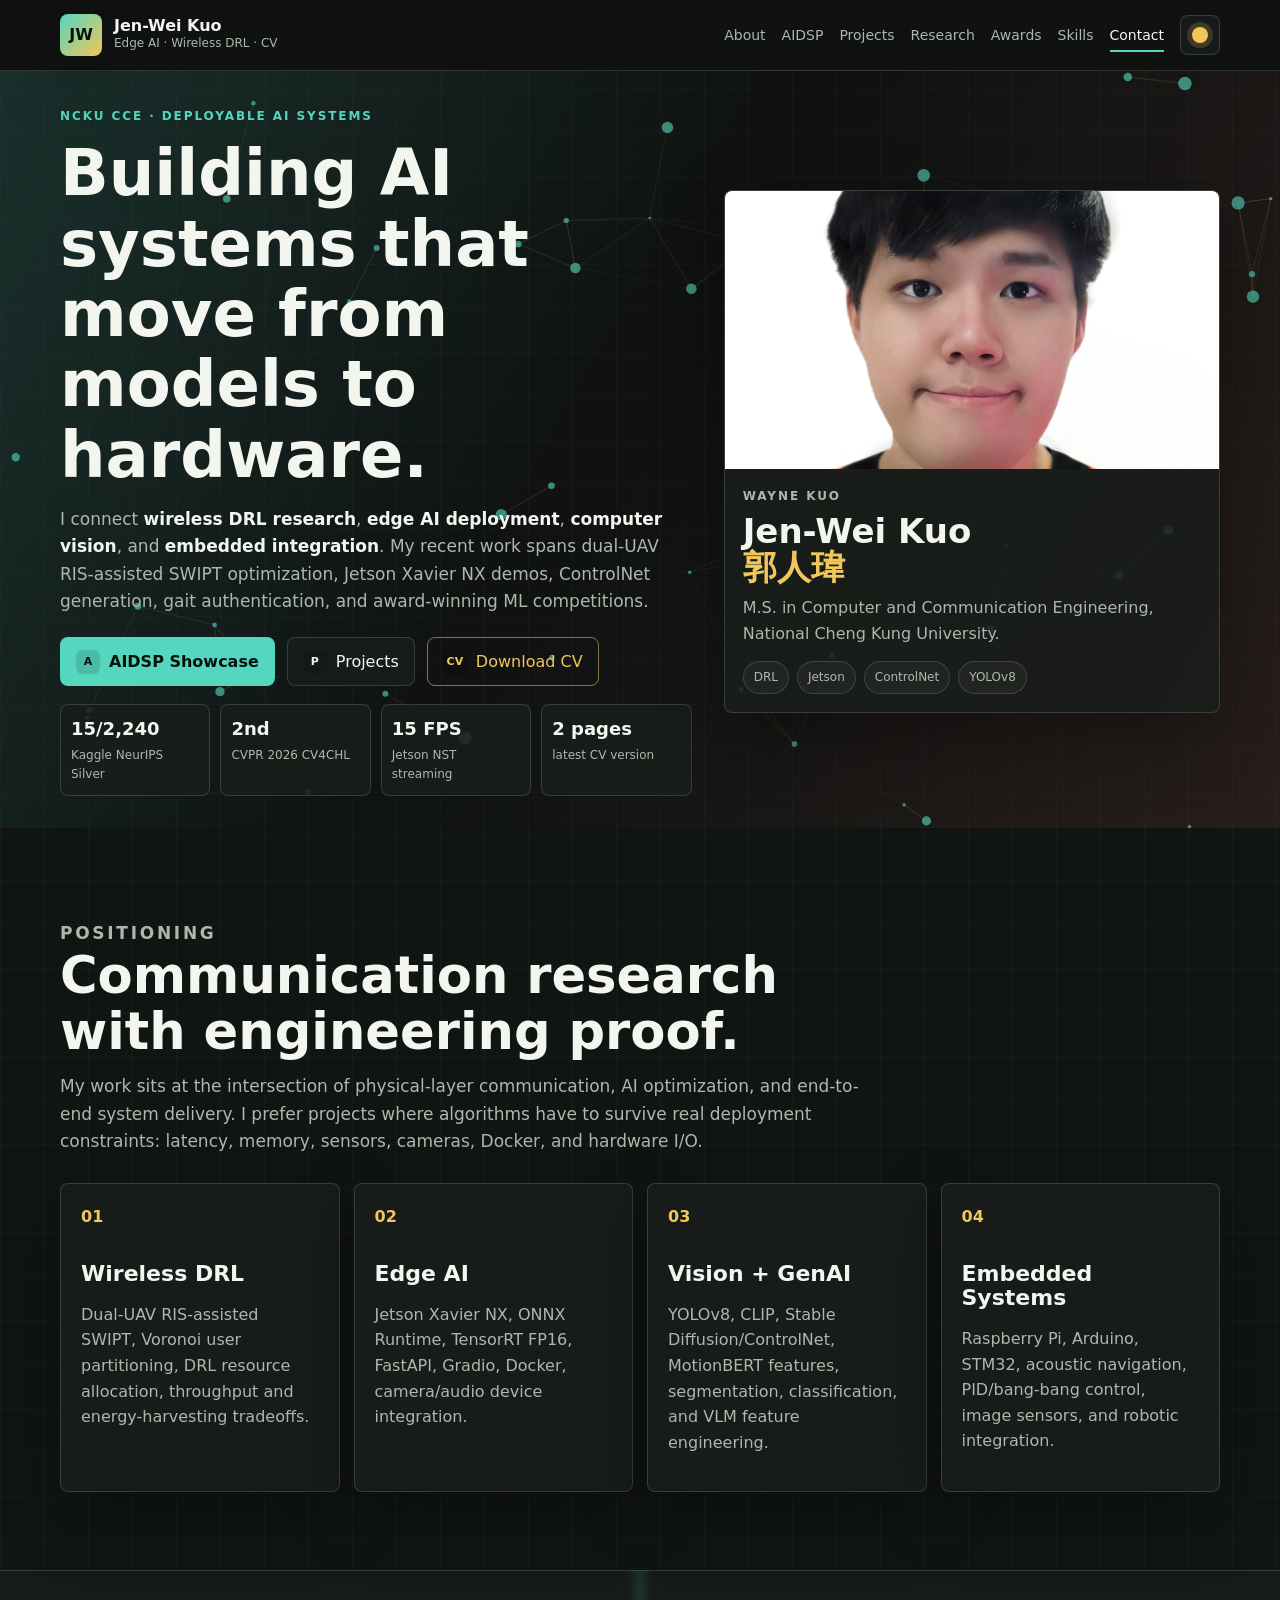
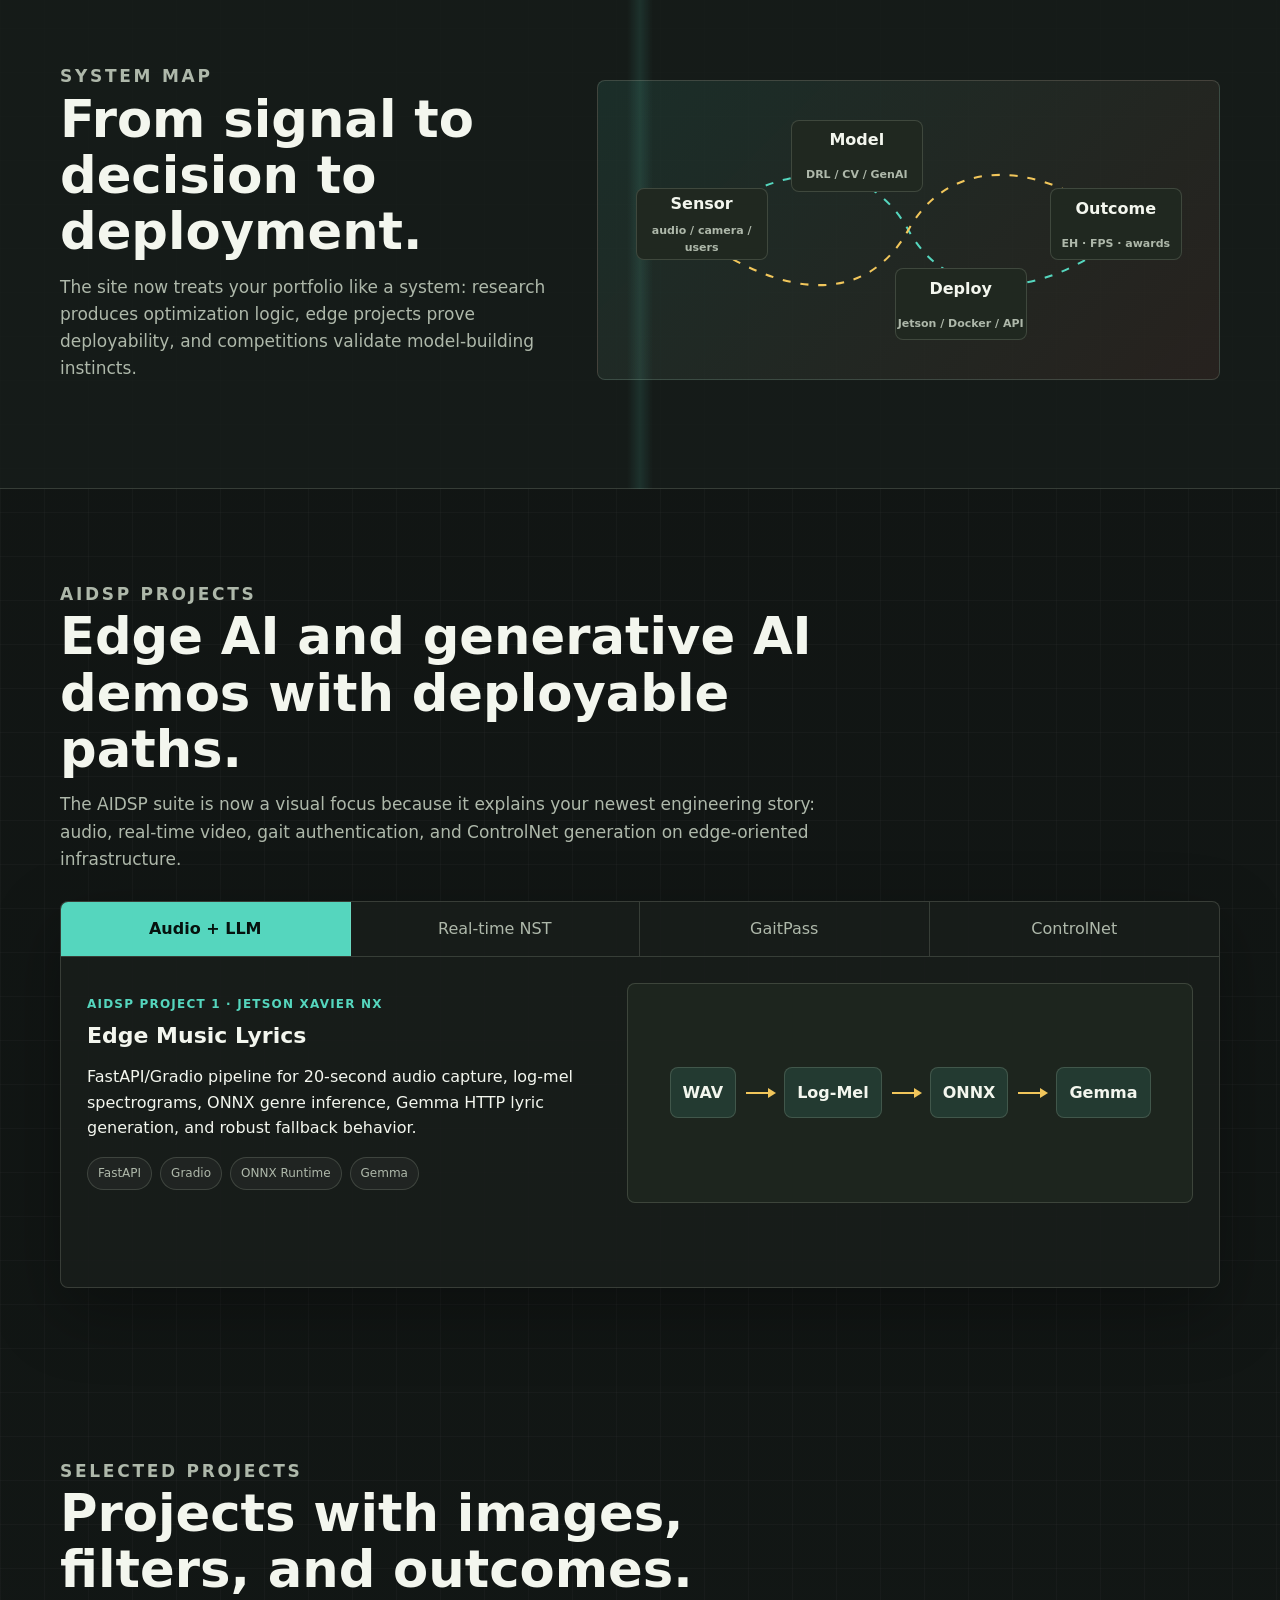
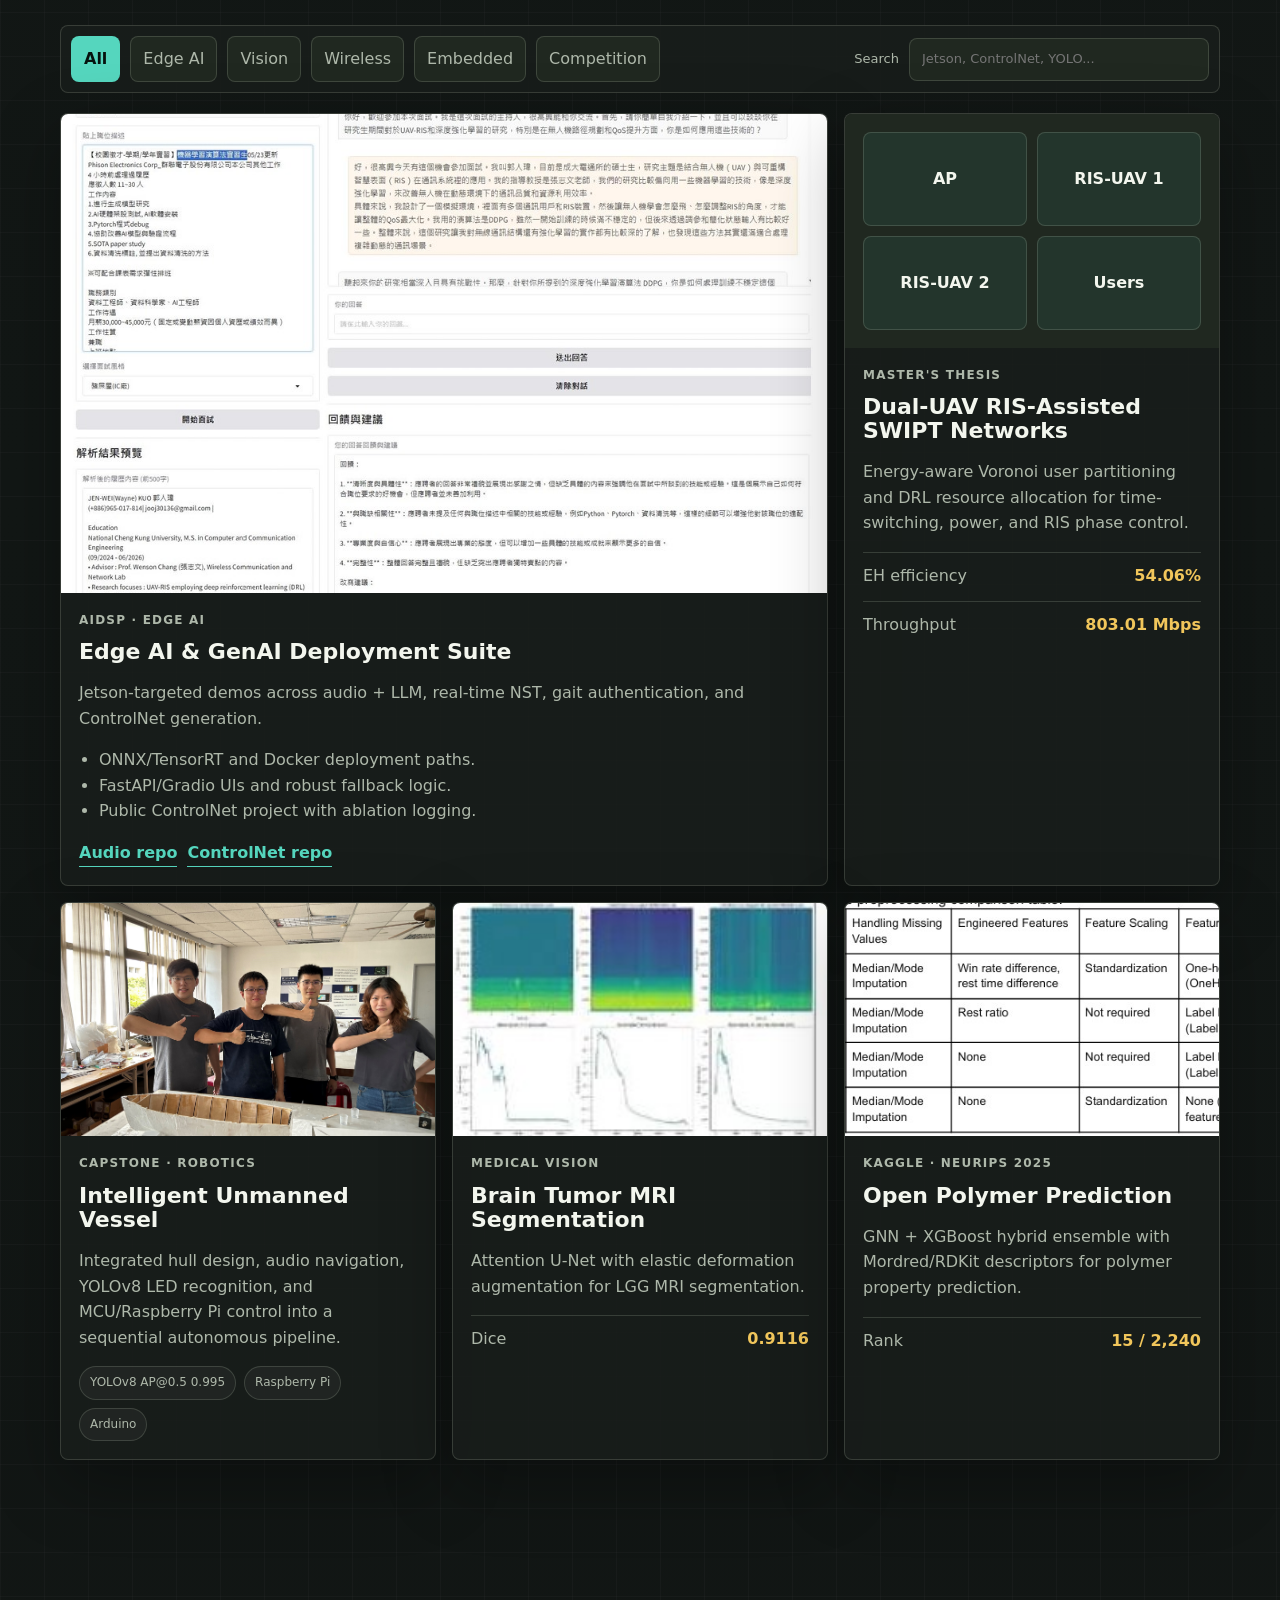
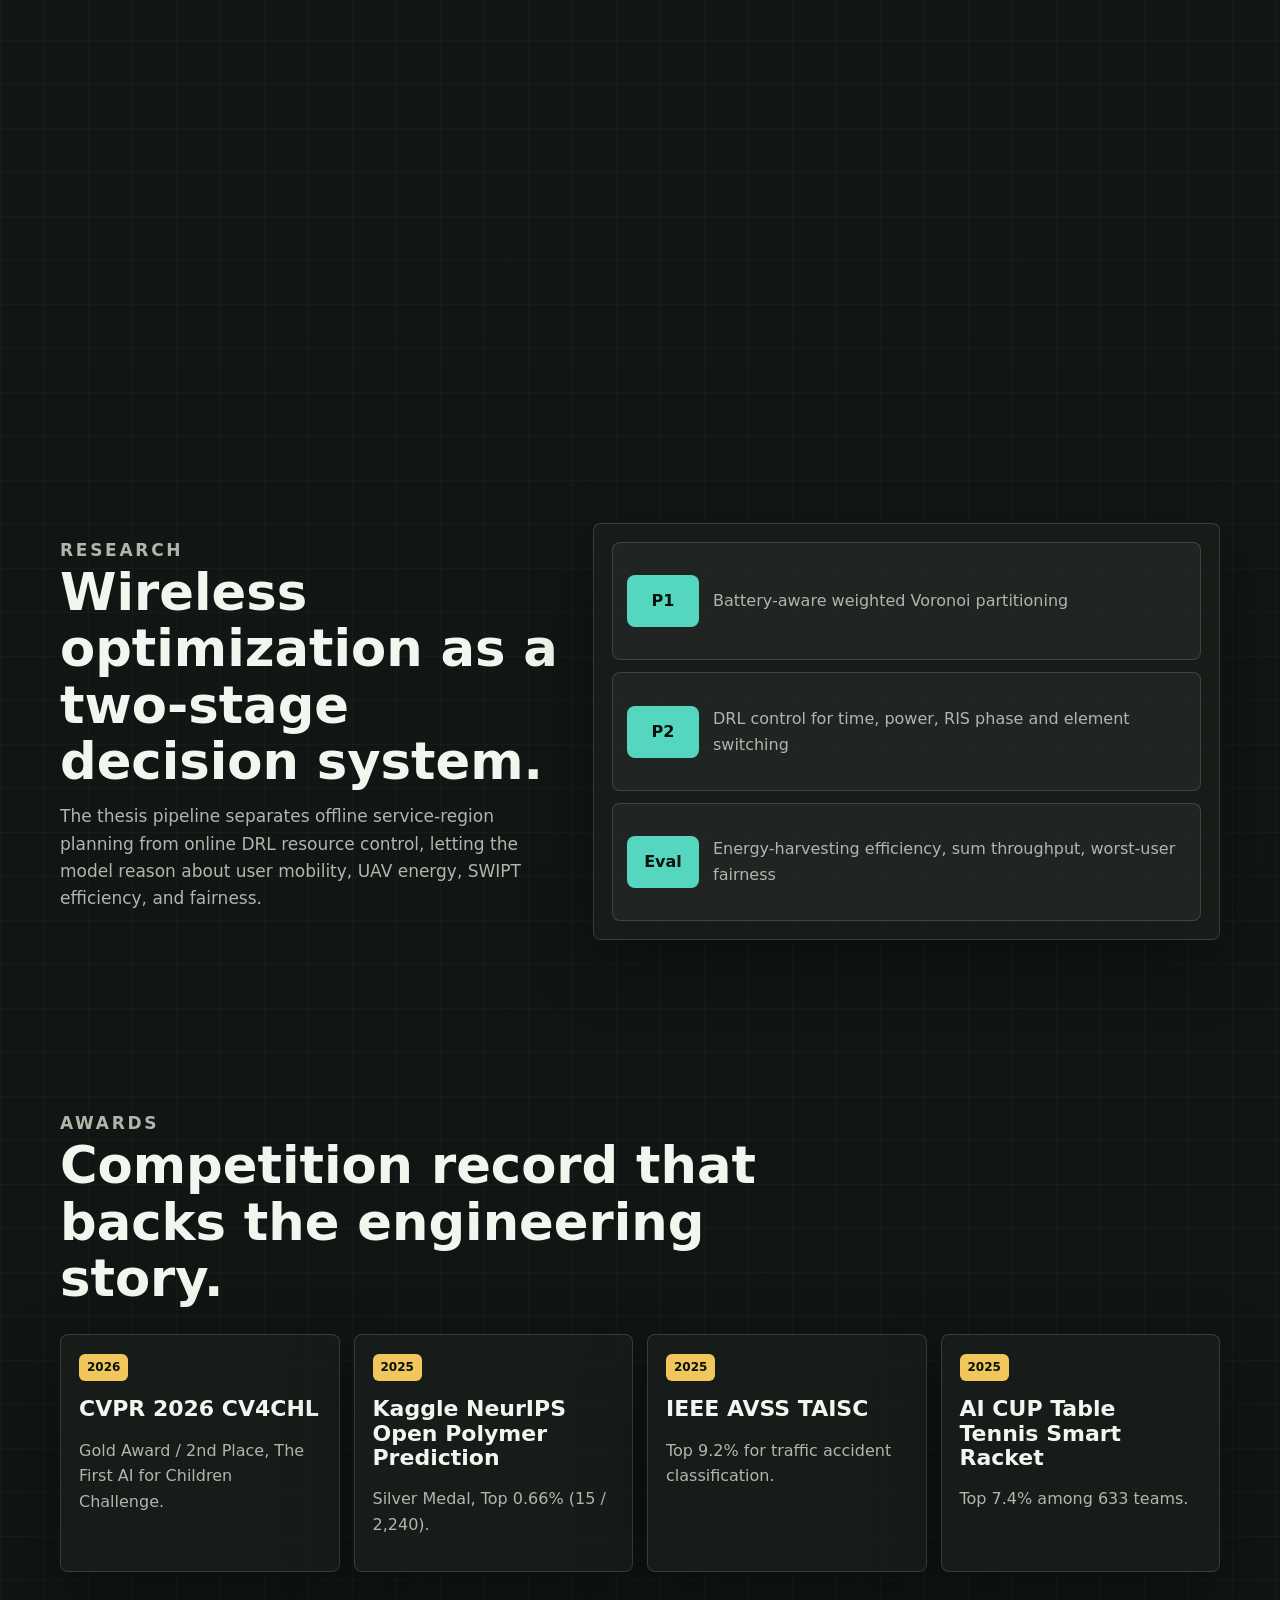
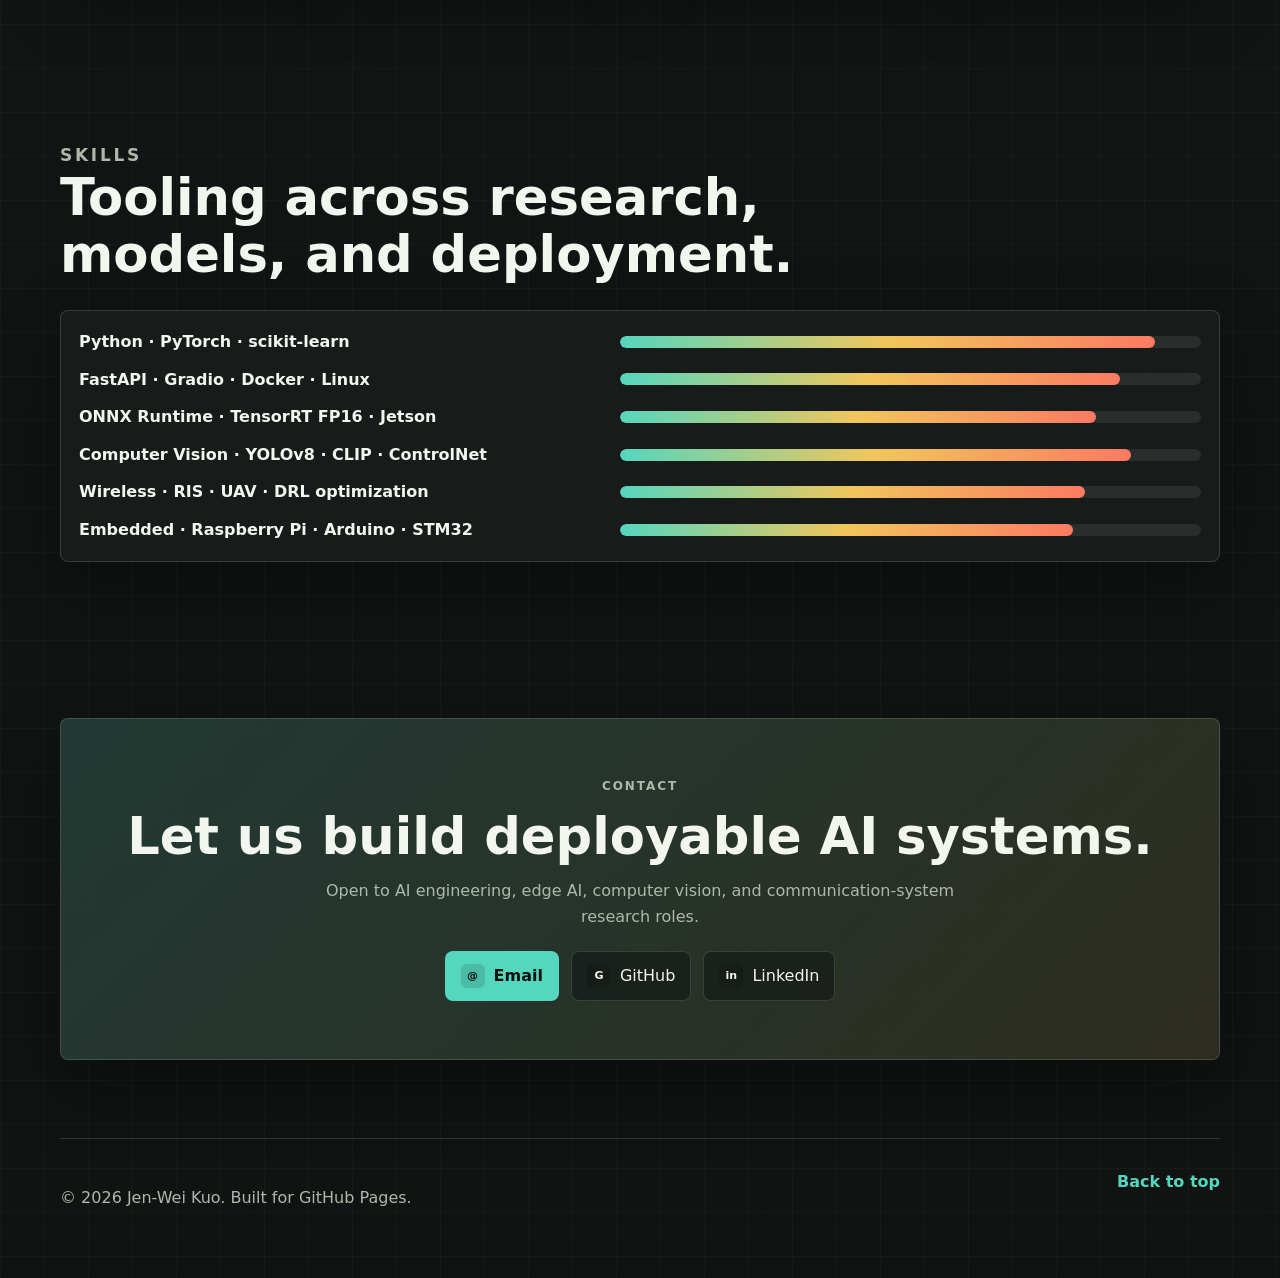
==== index.html @ beea666a "Bust cache for project filters" ====
<!doctype html>
<html lang="zh-Hant" data-theme="dark">
<head>
  <meta charset="utf-8" />
  <meta name="viewport" content="width=device-width, initial-scale=1" />
  <title>Jen-Wei Kuo | Edge AI, Wireless DRL, Computer Vision</title>
  <meta name="description" content="Jen-Wei Kuo portfolio: NCKU CCE M.S., wireless DRL, dual-UAV RIS SWIPT, edge AI on Jetson, generative AI, computer vision, and embedded systems." />
  <meta name="author" content="Jen-Wei Kuo" />
  <meta name="theme-color" content="#101312" />
  <link rel="canonical" href="https://kwannn666.github.io/" />
  <meta property="og:title" content="Jen-Wei Kuo | Edge AI + Wireless DRL Portfolio" />
  <meta property="og:description" content="Deployable AI systems across wireless communication, edge AI, computer vision, and embedded hardware." />
  <meta property="og:type" content="website" />
  <meta property="og:url" content="https://kwannn666.github.io/" />
  <meta property="og:image" content="https://kwannn666.github.io/assets/images/profile.jpg" />
  <meta name="twitter:card" content="summary_large_image" />
  <link rel="icon" href="assets/favicon.svg" type="image/svg+xml" />
  <link rel="stylesheet" href="styles.css?v=20260705-filter-fix" />
  <script type="application/ld+json">
  {
    "@context": "https://schema.org",
    "@type": "Person",
    "name": "Jen-Wei Kuo",
    "alternateName": "Wayne Kuo",
    "url": "https://kwannn666.github.io/",
    "email": "mailto:jooj30136@gmail.com",
    "jobTitle": "M.S. in Computer and Communication Engineering",
    "affiliation": { "@type": "CollegeOrUniversity", "name": "National Cheng Kung University" },
    "knowsAbout": ["Edge AI", "Wireless Communication", "Deep Reinforcement Learning", "Computer Vision", "ControlNet", "Embedded Systems"],
    "sameAs": ["https://github.com/Kwannn666", "https://www.linkedin.com/in/%E4%BA%BA%E7%91%8B-%E9%83%AD-89026a29a/"]
  }
  </script>
</head>
<body>
  <a class="skip-link" href="#main">Skip to content</a>
  <header class="site-header" id="top">
    <nav class="nav shell" aria-label="Main navigation">
      <a class="brand" href="#top" aria-label="Jen-Wei Kuo home">
        <span class="brand-mark">JW</span>
        <span>
          <strong>Jen-Wei Kuo</strong>
          <small>Edge AI · Wireless DRL · CV</small>
        </span>
      </a>
      <button class="nav-toggle" aria-label="Open menu" aria-expanded="false">
        <span></span><span></span><span></span>
      </button>
      <div class="nav-links">
        <a href="#about">About</a>
        <a href="#aidsp">AIDSP</a>
        <a href="#projects">Projects</a>
        <a href="#research">Research</a>
        <a href="#awards">Awards</a>
        <a href="#skills">Skills</a>
        <a href="#contact">Contact</a>
        <button class="icon-btn" id="themeToggle" aria-label="Toggle theme">
          <span class="sun"></span>
        </button>
      </div>
    </nav>
  </header>

  <main id="main">
    <section class="hero">
      <canvas class="hero-canvas" id="systemsCanvas" aria-hidden="true"></canvas>
      <div class="hero-grid shell">
        <div class="hero-copy reveal">
          <p class="eyebrow">NCKU CCE · deployable AI systems</p>
          <h1>Building AI systems that move from models to hardware.</h1>
          <p class="hero-text">
            I connect <strong>wireless DRL research</strong>, <strong>edge AI deployment</strong>,
            <strong>computer vision</strong>, and <strong>embedded integration</strong>. My recent work spans
            dual-UAV RIS-assisted SWIPT optimization, Jetson Xavier NX demos, ControlNet generation,
            gait authentication, and award-winning ML competitions.
          </p>
          <div class="hero-actions">
            <a class="btn primary" href="#aidsp"><span class="btn-icon">A</span>AIDSP Showcase</a>
            <a class="btn secondary" href="#projects"><span class="btn-icon">P</span>Projects</a>
            <a class="btn tertiary" href="assets/JenWei_Kuo_Resume.pdf" target="_blank" rel="noreferrer"><span class="btn-icon">CV</span>Download CV</a>
          </div>
          <div class="metric-strip" aria-label="Highlights">
            <div><strong>15/2,240</strong><span>Kaggle NeurIPS Silver</span></div>
            <div><strong>2nd</strong><span>CVPR 2026 CV4CHL</span></div>
            <div><strong>15 FPS</strong><span>Jetson NST streaming</span></div>
            <div><strong>2 pages</strong><span>latest CV version</span></div>
          </div>
        </div>

        <aside class="profile-panel reveal" aria-label="Profile snapshot">
          <div class="profile-frame">
            <img src="assets/images/profile.jpg" alt="Jen-Wei Kuo portrait" />
          </div>
          <div class="profile-summary">
            <p class="eyebrow">Wayne Kuo</p>
            <h2>Jen-Wei Kuo<br><span>郭人瑋</span></h2>
            <p>M.S. in Computer and Communication Engineering, National Cheng Kung University.</p>
            <div class="signal-row" aria-label="Core domains">
              <span>DRL</span><span>Jetson</span><span>ControlNet</span><span>YOLOv8</span>
            </div>
          </div>
        </aside>
      </div>
    </section>

    <section class="section shell" id="about">
      <div class="section-head reveal">
        <p class="eyebrow">Positioning</p>
        <h2>Communication research with engineering proof.</h2>
        <p>
          My work sits at the intersection of physical-layer communication, AI optimization,
          and end-to-end system delivery. I prefer projects where algorithms have to survive
          real deployment constraints: latency, memory, sensors, cameras, Docker, and hardware I/O.
        </p>
      </div>
      <div class="domain-grid">
        <article class="domain-card reveal">
          <span class="domain-code">01</span>
          <h3>Wireless DRL</h3>
          <p>Dual-UAV RIS-assisted SWIPT, Voronoi user partitioning, DRL resource allocation, throughput and energy-harvesting tradeoffs.</p>
        </article>
        <article class="domain-card reveal">
          <span class="domain-code">02</span>
          <h3>Edge AI</h3>
          <p>Jetson Xavier NX, ONNX Runtime, TensorRT FP16, FastAPI, Gradio, Docker, camera/audio device integration.</p>
        </article>
        <article class="domain-card reveal">
          <span class="domain-code">03</span>
          <h3>Vision + GenAI</h3>
          <p>YOLOv8, CLIP, Stable Diffusion/ControlNet, MotionBERT features, segmentation, classification, and VLM feature engineering.</p>
        </article>
        <article class="domain-card reveal">
          <span class="domain-code">04</span>
          <h3>Embedded Systems</h3>
          <p>Raspberry Pi, Arduino, STM32, acoustic navigation, PID/bang-bang control, image sensors, and robotic integration.</p>
        </article>
      </div>
    </section>

    <section class="section system-section" id="system-map">
      <div class="shell system-layout">
        <div class="section-head reveal">
          <p class="eyebrow">System Map</p>
          <h2>From signal to decision to deployment.</h2>
          <p>
            The site now treats your portfolio like a system: research produces optimization logic,
            edge projects prove deployability, and competitions validate model-building instincts.
          </p>
        </div>
        <div class="system-visual reveal" aria-label="Animated system map">
          <div class="system-node source">Sensor<br><small>audio / camera / users</small></div>
          <div class="system-node model">Model<br><small>DRL / CV / GenAI</small></div>
          <div class="system-node deploy">Deploy<br><small>Jetson / Docker / API</small></div>
          <div class="system-node outcome">Outcome<br><small>EH · FPS · awards</small></div>
          <svg viewBox="0 0 760 260" aria-hidden="true">
            <path class="flow-line line-a" d="M110 130 C230 40, 330 40, 380 130 S540 220, 650 130" />
            <path class="flow-line line-b" d="M110 130 C230 220, 330 220, 380 130 S540 40, 650 130" />
          </svg>
        </div>
      </div>
    </section>

    <section class="section shell" id="aidsp">
      <div class="section-head reveal">
        <p class="eyebrow">AIDSP Projects</p>
        <h2>Edge AI and generative AI demos with deployable paths.</h2>
        <p>
          The AIDSP suite is now a visual focus because it explains your newest engineering story:
          audio, real-time video, gait authentication, and ControlNet generation on edge-oriented infrastructure.
        </p>
      </div>
      <div class="showcase reveal">
        <div class="showcase-tabs" role="tablist" aria-label="AIDSP project tabs">
          <button class="showcase-tab active" data-panel="audio" role="tab">Audio + LLM</button>
          <button class="showcase-tab" data-panel="nst" role="tab">Real-time NST</button>
          <button class="showcase-tab" data-panel="gait" role="tab">GaitPass</button>
          <button class="showcase-tab" data-panel="controlnet" role="tab">ControlNet</button>
        </div>
        <div class="showcase-body">
          <article class="showcase-panel active" data-panel="audio">
            <div>
              <p class="project-kicker">AIDSP Project 1 · Jetson Xavier NX</p>
              <h3>Edge Music Lyrics</h3>
              <p>FastAPI/Gradio pipeline for 20-second audio capture, log-mel spectrograms, ONNX genre inference, Gemma HTTP lyric generation, and robust fallback behavior.</p>
              <div class="mini-stack"><span>FastAPI</span><span>Gradio</span><span>ONNX Runtime</span><span>Gemma</span></div>
            </div>
            <div class="pipeline-viz">
              <span>WAV</span><i></i><span>Log-Mel</span><i></i><span>ONNX</span><i></i><span>Gemma</span>
            </div>
          </article>
          <article class="showcase-panel" data-panel="nst">
            <div>
              <p class="project-kicker">AIDSP Project 2 · Real-time vision</p>
              <h3>Neural Style Transfer Streaming</h3>
              <p>PyTorch to ONNX to TensorRT FP16 deployment path, USB webcam input, Flask/MJPEG web streaming, and style switching at 15 FPS on Jetson Xavier NX.</p>
              <div class="mini-stack"><span>TensorRT FP16</span><span>Flask/MJPEG</span><span>Webcam</span><span>15 FPS</span></div>
            </div>
            <div class="latency-meter" aria-label="15 FPS performance meter">
              <strong>15 FPS</strong>
              <span style="--value: 74%"></span>
            </div>
          </article>
          <article class="showcase-panel" data-panel="gait">
            <div>
              <p class="project-kicker">AIDSP Project 3 · Privacy-preserving access</p>
              <h3>GaitPass Jetson</h3>
              <p>YOLOv8-pose 17-keypoint detection, gallery matching, unknown rejection, identity smoothing, and tailgating alerts in a Jetson Docker demo package.</p>
              <div class="mini-stack"><span>YOLOv8-pose</span><span>Gallery matching</span><span>Tailgating</span><span>Docker</span></div>
            </div>
            <div class="skeleton-viz" aria-hidden="true">
              <b></b><b></b><b></b><b></b><b></b><b></b>
            </div>
          </article>
          <article class="showcase-panel" data-panel="controlnet">
            <div>
              <p class="project-kicker">AIDSP Project 4 · Public repo</p>
              <h3>ControlNet Diffusion Studio</h3>
              <p>Gradio-based Stable Diffusion + ControlNet app with Canny/Sketch controls, scheduler, seed, CFG, control weight, optional LoRA, and ablation logging.</p>
              <div class="mini-stack"><span>Stable Diffusion</span><span>ControlNet</span><span>Diffusers</span><span>Gradio</span></div>
            </div>
            <div class="control-viz" aria-hidden="true">
              <span></span><span></span><span></span><span></span>
            </div>
          </article>
        </div>
      </div>
    </section>

    <section class="section shell" id="projects">
      <div class="section-head reveal">
        <p class="eyebrow">Selected Projects</p>
        <h2>Projects with images, filters, and outcomes.</h2>
      </div>
      <div class="toolbar reveal" role="toolbar" aria-label="Project filters">
        <button class="filter active" data-filter="all">All</button>
        <button class="filter" data-filter="edge">Edge AI</button>
        <button class="filter" data-filter="vision">Vision</button>
        <button class="filter" data-filter="wireless">Wireless</button>
        <button class="filter" data-filter="embedded">Embedded</button>
        <button class="filter" data-filter="competition">Competition</button>
        <label class="search-label">
          <span>Search</span>
          <input id="projectSearch" type="search" placeholder="Jetson, ControlNet, YOLO..." />
        </label>
      </div>
      <div class="project-grid" id="projectGrid">
        <article class="project-card reveal highlight" data-tags="edge genai jetson audio aidsp">
          <img src="assets/images/project7.jpg" alt="AI platform screenshot" />
          <div class="project-card-body">
            <p class="project-kicker">AIDSP · Edge AI</p>
            <h3>Edge AI & GenAI Deployment Suite</h3>
            <p>Jetson-targeted demos across audio + LLM, real-time NST, gait authentication, and ControlNet generation.</p>
            <ul>
              <li>ONNX/TensorRT and Docker deployment paths.</li>
              <li>FastAPI/Gradio UIs and robust fallback logic.</li>
              <li>Public ControlNet project with ablation logging.</li>
            </ul>
            <div class="project-links">
              <a href="https://github.com/Kwannn666/AIDSP-Project1-edge-music-lyrics" target="_blank" rel="noreferrer">Audio repo</a>
              <a href="https://github.com/Kwannn666/AIDSP-Project4-ControlNet" target="_blank" rel="noreferrer">ControlNet repo</a>
            </div>
          </div>
        </article>

        <article class="project-card reveal" data-tags="wireless drl research communication">
          <div class="project-media thesis-media" aria-hidden="true">
            <span>AP</span><span>RIS-UAV 1</span><span>RIS-UAV 2</span><span>Users</span>
          </div>
          <div class="project-card-body">
            <p class="project-kicker">Master's Thesis</p>
            <h3>Dual-UAV RIS-Assisted SWIPT Networks</h3>
            <p>Energy-aware Voronoi user partitioning and DRL resource allocation for time-switching, power, and RIS phase control.</p>
            <div class="outcome-row"><span>EH efficiency</span><strong>54.06%</strong></div>
            <div class="outcome-row"><span>Throughput</span><strong>803.01 Mbps</strong></div>
          </div>
        </article>

        <article class="project-card reveal" data-tags="embedded vision systems robotics">
          <img src="assets/images/project10.jpg" alt="Intelligent unmanned vessel team photo" />
          <div class="project-card-body">
            <p class="project-kicker">Capstone · Robotics</p>
            <h3>Intelligent Unmanned Vessel</h3>
            <p>Integrated hull design, audio navigation, YOLOv8 LED recognition, and MCU/Raspberry Pi control into a sequential autonomous pipeline.</p>
            <div class="mini-stack"><span>YOLOv8 AP@0.5 0.995</span><span>Raspberry Pi</span><span>Arduino</span></div>
          </div>
        </article>

        <article class="project-card reveal" data-tags="vision medical ai">
          <img src="assets/images/project1.jpg" alt="MRI segmentation output and training curve" />
          <div class="project-card-body">
            <p class="project-kicker">Medical Vision</p>
            <h3>Brain Tumor MRI Segmentation</h3>
            <p>Attention U-Net with elastic deformation augmentation for LGG MRI segmentation.</p>
            <div class="outcome-row"><span>Dice</span><strong>0.9116</strong></div>
          </div>
        </article>

        <article class="project-card reveal" data-tags="competition chemistry ai kaggle">
          <img src="assets/images/project6.jpg" alt="Polymer prediction feature engineering table" />
          <div class="project-card-body">
            <p class="project-kicker">Kaggle · NeurIPS 2025</p>
            <h3>Open Polymer Prediction</h3>
            <p>GNN + XGBoost hybrid ensemble with Mordred/RDKit descriptors for polymer property prediction.</p>
            <div class="outcome-row"><span>Rank</span><strong>15 / 2,240</strong></div>
          </div>
        </article>

        <article class="project-card reveal" data-tags="genai rag systems">
          <img src="assets/images/project7.jpg" alt="AI mock interview platform screenshot" />
          <div class="project-card-body">
            <p class="project-kicker">GenAI · RAG</p>
            <h3>AI Mock-Interview Platform</h3>
            <p>Resume-aware interview simulator using LangChain, FAISS, OpenAI API, and structured feedback loops.</p>
            <div class="mini-stack"><span>GPT-4o</span><span>LangChain</span><span>FAISS</span></div>
          </div>
        </article>

        <article class="project-card reveal" data-tags="vision efficient ai">
          <img src="assets/images/project4.jpg" alt="DynamicConv architecture diagram" />
          <div class="project-card-body">
            <p class="project-kicker">Efficient Vision</p>
            <h3>DynamicConv + TinyViT</h3>
            <p>Input-conditioned kernels and compact transformer design for lightweight visual recognition.</p>
            <div class="outcome-row"><span>TinyViT</span><strong>1.1M params</strong></div>
          </div>
        </article>

        <article class="project-card reveal" data-tags="vision competition vlm">
          <img src="assets/images/project5.jpg" alt="Traffic accident prediction workflow" />
          <div class="project-card-body">
            <p class="project-kicker">IEEE AVSS TAISC</p>
            <h3>Traffic Accident Prediction</h3>
            <p>CLIP semantic features combined with XGBoost for visual accident-risk scoring.</p>
            <div class="outcome-row"><span>Rank</span><strong>12 / 130</strong></div>
          </div>
        </article>
      </div>
    </section>

    <section class="section shell" id="research">
      <div class="research-grid">
        <div class="section-head reveal">
          <p class="eyebrow">Research</p>
          <h2>Wireless optimization as a two-stage decision system.</h2>
          <p>
            The thesis pipeline separates offline service-region planning from online DRL resource control,
            letting the model reason about user mobility, UAV energy, SWIPT efficiency, and fairness.
          </p>
        </div>
        <div class="research-panel reveal">
          <div class="research-step"><span>P1</span><p>Battery-aware weighted Voronoi partitioning</p></div>
          <div class="research-step"><span>P2</span><p>DRL control for time, power, RIS phase and element switching</p></div>
          <div class="research-step"><span>Eval</span><p>Energy-harvesting efficiency, sum throughput, worst-user fairness</p></div>
        </div>
      </div>
    </section>

    <section class="section shell" id="awards">
      <div class="section-head reveal">
        <p class="eyebrow">Awards</p>
        <h2>Competition record that backs the engineering story.</h2>
      </div>
      <div class="award-timeline">
        <article class="award-item reveal"><span>2026</span><h3>CVPR 2026 CV4CHL</h3><p>Gold Award / 2nd Place, The First AI for Children Challenge.</p></article>
        <article class="award-item reveal"><span>2025</span><h3>Kaggle NeurIPS Open Polymer Prediction</h3><p>Silver Medal, Top 0.66% (15 / 2,240).</p></article>
        <article class="award-item reveal"><span>2025</span><h3>IEEE AVSS TAISC</h3><p>Top 9.2% for traffic accident classification.</p></article>
        <article class="award-item reveal"><span>2025</span><h3>AI CUP Table Tennis Smart Racket</h3><p>Top 7.4% among 633 teams.</p></article>
      </div>
    </section>

    <section class="section shell" id="skills">
      <div class="section-head reveal">
        <p class="eyebrow">Skills</p>
        <h2>Tooling across research, models, and deployment.</h2>
      </div>
      <div class="skill-bars reveal">
        <div class="skill-row" data-level="92"><span>Python · PyTorch · scikit-learn</span><i></i></div>
        <div class="skill-row" data-level="86"><span>FastAPI · Gradio · Docker · Linux</span><i></i></div>
        <div class="skill-row" data-level="82"><span>ONNX Runtime · TensorRT FP16 · Jetson</span><i></i></div>
        <div class="skill-row" data-level="88"><span>Computer Vision · YOLOv8 · CLIP · ControlNet</span><i></i></div>
        <div class="skill-row" data-level="80"><span>Wireless · RIS · UAV · DRL optimization</span><i></i></div>
        <div class="skill-row" data-level="78"><span>Embedded · Raspberry Pi · Arduino · STM32</span><i></i></div>
      </div>
    </section>

    <section class="section shell" id="contact">
      <div class="contact-panel reveal">
        <p class="eyebrow">Contact</p>
        <h2>Let us build deployable AI systems.</h2>
        <p>Open to AI engineering, edge AI, computer vision, and communication-system research roles.</p>
        <div class="contact-actions">
          <a class="btn primary" href="mailto:jooj30136@gmail.com"><span class="btn-icon">@</span>Email</a>
          <a class="btn secondary" href="https://github.com/Kwannn666" target="_blank" rel="noreferrer"><span class="btn-icon">G</span>GitHub</a>
          <a class="btn secondary" href="https://www.linkedin.com/in/%E4%BA%BA%E7%91%8B-%E9%83%AD-89026a29a/" target="_blank" rel="noreferrer"><span class="btn-icon">in</span>LinkedIn</a>
        </div>
      </div>
    </section>
  </main>

  <footer class="site-footer shell">
    <p>© <span id="year"></span> Jen-Wei Kuo. Built for GitHub Pages.</p>
    <a href="#top">Back to top</a>
  </footer>

  <script src="script.js?v=20260705-filter-fix"></script>
</body>
</html>
---- styles.css ----
:root {
  --bg: #101312;
  --bg-soft: #171d1a;
  --surface: rgba(25, 30, 27, 0.86);
  --surface-strong: #202820;
  --text: #f3f6ee;
  --muted: #aeb8aa;
  --line: rgba(222, 232, 212, 0.16);
  --brand: #55d6be;
  --brand-2: #f1c65b;
  --accent: #fb7a62;
  --blue: #66b8ff;
  --shadow: 0 24px 70px rgba(0, 0, 0, 0.32);
  --radius: 8px;
  --shell: min(1160px, calc(100% - 40px));
}

html[data-theme="light"] {
  --bg: #f7f8f2;
  --bg-soft: #eef2e9;
  --surface: rgba(255, 255, 250, 0.9);
  --surface-strong: #ffffff;
  --text: #182018;
  --muted: #596455;
  --line: rgba(42, 62, 42, 0.16);
  --shadow: 0 24px 70px rgba(43, 62, 44, 0.14);
}

* { box-sizing: border-box; }
html { scroll-behavior: smooth; }
body {
  margin: 0;
  color: var(--text);
  background:
    linear-gradient(rgba(255,255,255,.025) 1px, transparent 1px),
    linear-gradient(90deg, rgba(255,255,255,.025) 1px, transparent 1px),
    linear-gradient(180deg, var(--bg), #121715 48%, var(--bg));
  background-size: 44px 44px, 44px 44px, auto;
  font-family: Inter, ui-sans-serif, system-ui, -apple-system, BlinkMacSystemFont, "Segoe UI", "Noto Sans TC", sans-serif;
  line-height: 1.6;
  min-height: 100vh;
}

a { color: inherit; text-decoration: none; }
strong { color: var(--text); }
img { max-width: 100%; display: block; }
button, input { font: inherit; }
.shell { width: var(--shell); margin-inline: auto; }

.skip-link {
  position: absolute;
  left: -999px;
  top: 12px;
  z-index: 1000;
  padding: 8px 12px;
  background: var(--brand);
  color: #06120e;
  border-radius: 999px;
}
.skip-link:focus { left: 12px; }

.site-header {
  position: sticky;
  top: 0;
  z-index: 40;
  border-bottom: 1px solid var(--line);
  background: color-mix(in srgb, var(--bg) 82%, transparent);
  backdrop-filter: blur(18px);
}
.nav {
  height: 70px;
  display: flex;
  align-items: center;
  justify-content: space-between;
}
.brand { display: inline-flex; align-items: center; gap: 12px; }
.brand-mark {
  width: 42px;
  height: 42px;
  display: grid;
  place-items: center;
  border-radius: var(--radius);
  color: #06120e;
  background: linear-gradient(135deg, var(--brand), var(--brand-2));
  font-weight: 900;
  box-shadow: var(--shadow);
}
.brand strong { display: block; line-height: 1.1; }
.brand small { display: block; color: var(--muted); font-size: 12px; }
.nav-links { display: flex; align-items: center; gap: 16px; color: var(--muted); font-size: 14px; }
.nav-links a { position: relative; }
.nav-links a::after {
  content: "";
  position: absolute;
  left: 0;
  right: 100%;
  bottom: -6px;
  height: 2px;
  background: var(--brand);
  transition: right .2s ease;
}
.nav-links a:hover,
.nav-links a.active { color: var(--text); }
.nav-links a:hover::after,
.nav-links a.active::after { right: 0; }
.nav-toggle {
  display: none;
  width: 42px;
  height: 42px;
  border: 1px solid var(--line);
  border-radius: var(--radius);
  background: var(--surface);
  color: var(--text);
}
.nav-toggle span {
  display: block;
  width: 18px;
  height: 2px;
  margin: 4px auto;
  background: currentColor;
}
.icon-btn {
  width: 40px;
  height: 40px;
  border: 1px solid var(--line);
  border-radius: var(--radius);
  background: var(--surface);
  color: var(--text);
  cursor: pointer;
}
.sun {
  display: block;
  width: 16px;
  height: 16px;
  margin: auto;
  border-radius: 50%;
  background: var(--brand-2);
  box-shadow: 0 0 0 5px rgba(241,198,91,.18);
}

.hero {
  position: relative;
  min-height: clamp(500px, calc(100vh - 110px), 680px);
  overflow: hidden;
  isolation: isolate;
}
.hero::before {
  content: "";
  position: absolute;
  inset: 0;
  background:
    linear-gradient(120deg, rgba(85,214,190,.18), transparent 45%),
    linear-gradient(300deg, rgba(251,122,98,.12), transparent 50%);
  z-index: -2;
}
.hero-canvas {
  position: absolute;
  inset: 0;
  width: 100%;
  height: 100%;
  z-index: -1;
  opacity: .86;
}
.hero-grid {
  min-height: inherit;
  display: grid;
  grid-template-columns: minmax(0, 1.12fr) minmax(310px, .88fr);
  align-items: center;
  gap: 32px;
  padding: 36px 0 32px;
}
.eyebrow {
  margin: 0 0 12px;
  color: var(--brand);
  text-transform: uppercase;
  letter-spacing: .16em;
  font-size: 12px;
  font-weight: 900;
}
h1, h2, h3 { margin: 0; line-height: 1.1; letter-spacing: 0; }
h1 { max-width: 850px; font-size: clamp(40px, 5vw, 64px); }
h2 { font-size: clamp(30px, 4vw, 52px); }
h3 { font-size: 22px; }
.hero-text,
.section-head p,
.profile-summary p,
.domain-card p,
.project-card p,
.project-card li,
.research-step p,
.award-item p,
.contact-panel p {
  color: var(--muted);
}
.hero-text { max-width: 760px; margin: 16px 0 0; font-size: 17px; }
.hero-actions,
.contact-actions {
  display: flex;
  flex-wrap: wrap;
  gap: 12px;
  margin-top: 22px;
}
.btn {
  min-height: 46px;
  display: inline-flex;
  align-items: center;
  justify-content: center;
  gap: 9px;
  padding: 11px 15px;
  border: 1px solid var(--line);
  border-radius: var(--radius);
  transition: transform .18s ease, background .18s ease, border-color .18s ease;
}
.btn:hover { transform: translateY(-2px); }
.btn.primary { background: var(--brand); color: #06120e; border-color: transparent; font-weight: 900; }
.btn.secondary { background: var(--surface); }
.btn.tertiary { background: transparent; color: var(--brand-2); border-color: color-mix(in srgb, var(--brand-2) 44%, var(--line)); }
.btn-icon {
  min-width: 24px;
  height: 24px;
  display: grid;
  place-items: center;
  border-radius: 6px;
  background: rgba(0,0,0,.12);
  font-size: 11px;
  font-weight: 900;
}
.metric-strip {
  display: grid;
  grid-template-columns: repeat(4, minmax(0, 1fr));
  gap: 10px;
  margin-top: 18px;
}
.metric-strip div {
  border: 1px solid var(--line);
  border-radius: var(--radius);
  background: var(--surface);
  padding: 10px;
}
.metric-strip strong { display: block; font-size: 18px; }
.metric-strip span { display: block; color: var(--muted); font-size: 12px; margin-top: 2px; }

.profile-panel,
.domain-card,
.showcase,
.project-card,
.research-panel,
.award-item,
.skill-bars,
.contact-panel {
  border: 1px solid var(--line);
  border-radius: var(--radius);
  background: var(--surface);
  box-shadow: var(--shadow);
}
.profile-panel { overflow: hidden; }
.profile-frame {
  aspect-ratio: 16 / 9;
  background: linear-gradient(140deg, rgba(85,214,190,.18), rgba(241,198,91,.12));
}
.profile-frame img {
  width: 100%;
  height: 100%;
  object-fit: cover;
  object-position: 50% 22%;
  filter: saturate(1.06) contrast(1.02);
}
.profile-summary { padding: 18px; }
.profile-summary .eyebrow { margin-bottom: 8px; }
.profile-summary h2 { font-size: clamp(26px, 2.7vw, 34px); line-height: 1.05; }
.profile-summary p:not(.eyebrow) { margin: 10px 0 14px; }
.profile-summary h2 span { color: var(--brand-2); }
.signal-row,
.mini-stack,
.tag-row {
  display: flex;
  flex-wrap: wrap;
  gap: 8px;
}
.signal-row span,
.mini-stack span,
.tag-row span {
  border: 1px solid var(--line);
  border-radius: 999px;
  padding: 6px 10px;
  color: var(--muted);
  background: rgba(255,255,255,.04);
  font-size: 12px;
  white-space: nowrap;
}

.section { padding: 78px 0; }
.section-head { max-width: 800px; margin-bottom: 28px; }
.section-head p { font-size: 17px; margin: 14px 0 0; }
.domain-grid {
  display: grid;
  grid-template-columns: repeat(4, minmax(0, 1fr));
  gap: 14px;
}
.domain-card { padding: 20px; min-height: 230px; }
.domain-code {
  display: inline-block;
  color: var(--brand-2);
  font-weight: 900;
  margin-bottom: 32px;
}

.system-section {
  border-top: 1px solid var(--line);
  border-bottom: 1px solid var(--line);
  background:
    linear-gradient(90deg, transparent 49%, rgba(85,214,190,.12) 50%, transparent 51%),
    color-mix(in srgb, var(--bg-soft) 82%, transparent);
}
.system-layout {
  display: grid;
  grid-template-columns: .9fr 1.1fr;
  gap: 28px;
  align-items: center;
}
.system-visual {
  position: relative;
  min-height: 300px;
  border: 1px solid var(--line);
  border-radius: var(--radius);
  background: linear-gradient(135deg, rgba(85,214,190,.10), rgba(251,122,98,.08));
  overflow: hidden;
}
.system-visual svg {
  position: absolute;
  inset: 0;
  width: 100%;
  height: 100%;
}
.flow-line {
  fill: none;
  stroke-width: 2.5;
  stroke-dasharray: 10 12;
  animation: dash 12s linear infinite;
}
.line-a { stroke: var(--brand); }
.line-b { stroke: var(--brand-2); animation-direction: reverse; }
@keyframes dash { to { stroke-dashoffset: -240; } }
.system-node {
  position: absolute;
  z-index: 2;
  width: 132px;
  min-height: 72px;
  display: grid;
  place-items: center;
  text-align: center;
  border: 1px solid var(--line);
  border-radius: var(--radius);
  background: var(--surface-strong);
  font-weight: 900;
}
.system-node small { color: var(--muted); font-size: 11px; font-weight: 600; }
.source { left: 6%; top: 36%; }
.model { left: 31%; top: 13%; }
.deploy { right: 31%; bottom: 13%; }
.outcome { right: 6%; top: 36%; }

.showcase { overflow: hidden; }
.showcase-tabs {
  display: grid;
  grid-template-columns: repeat(4, minmax(0, 1fr));
  border-bottom: 1px solid var(--line);
}
.showcase-tab {
  border: 0;
  border-right: 1px solid var(--line);
  padding: 14px;
  background: transparent;
  color: var(--muted);
  cursor: pointer;
}
.showcase-tab:last-child { border-right: 0; }
.showcase-tab.active { color: #06120e; background: var(--brand); font-weight: 900; }
.showcase-body { position: relative; min-height: 330px; }
.showcase-panel {
  display: none;
  grid-template-columns: minmax(0, .95fr) minmax(280px, 1.05fr);
  gap: 28px;
  align-items: center;
  padding: 26px;
}
.showcase-panel.active { display: grid; }
.project-kicker {
  margin: 0 0 10px;
  color: var(--brand);
  text-transform: uppercase;
  letter-spacing: .1em;
  font-size: 12px;
  font-weight: 900;
}
.pipeline-viz,
.latency-meter,
.skeleton-viz,
.control-viz {
  min-height: 220px;
  border: 1px solid var(--line);
  border-radius: var(--radius);
  background: color-mix(in srgb, var(--surface-strong) 84%, transparent);
}
.pipeline-viz {
  display: grid;
  grid-template-columns: repeat(7, auto);
  gap: 10px;
  align-items: center;
  justify-content: center;
}
.pipeline-viz span {
  padding: 12px;
  border-radius: var(--radius);
  background: rgba(85,214,190,.12);
  border: 1px solid var(--line);
  font-weight: 900;
}
.pipeline-viz i {
  width: 28px;
  height: 2px;
  background: var(--brand-2);
  position: relative;
}
.pipeline-viz i::after {
  content: "";
  position: absolute;
  right: -2px;
  top: -4px;
  border-left: 8px solid var(--brand-2);
  border-top: 5px solid transparent;
  border-bottom: 5px solid transparent;
}
.latency-meter {
  display: grid;
  place-items: center;
  padding: 28px;
}
.latency-meter strong { font-size: clamp(46px, 8vw, 86px); }
.latency-meter span {
  width: 100%;
  height: 12px;
  border-radius: 999px;
  background: linear-gradient(90deg, var(--brand) var(--value), rgba(255,255,255,.12) var(--value));
}
.skeleton-viz { position: relative; }
.skeleton-viz b {
  position: absolute;
  width: 12px;
  height: 12px;
  border-radius: 50%;
  background: var(--brand);
  box-shadow: 0 0 0 9px rgba(85,214,190,.11);
  animation: pulse 1.8s ease-in-out infinite alternate;
}
.skeleton-viz b:nth-child(1) { left: 48%; top: 16%; }
.skeleton-viz b:nth-child(2) { left: 38%; top: 38%; animation-delay: .1s; }
.skeleton-viz b:nth-child(3) { left: 58%; top: 38%; animation-delay: .2s; }
.skeleton-viz b:nth-child(4) { left: 42%; top: 66%; animation-delay: .3s; }
.skeleton-viz b:nth-child(5) { left: 55%; top: 68%; animation-delay: .4s; }
.skeleton-viz b:nth-child(6) { left: 49%; top: 50%; animation-delay: .5s; }
@keyframes pulse { to { transform: translateY(-8px); } }
.control-viz {
  display: grid;
  grid-template-columns: repeat(2, 1fr);
  gap: 12px;
  padding: 18px;
}
.control-viz span {
  border-radius: var(--radius);
  background:
    linear-gradient(45deg, transparent 46%, var(--brand) 47% 52%, transparent 53%),
    linear-gradient(135deg, transparent 46%, var(--brand-2) 47% 52%, transparent 53%),
    rgba(255,255,255,.05);
  border: 1px solid var(--line);
  animation: edgeGlow 2.8s ease-in-out infinite alternate;
}
.control-viz span:nth-child(even) { animation-delay: .6s; }
@keyframes edgeGlow { to { filter: brightness(1.5); } }

.toolbar {
  display: flex;
  flex-wrap: wrap;
  gap: 10px;
  align-items: center;
  margin-bottom: 20px;
  border: 1px solid var(--line);
  border-radius: var(--radius);
  background: var(--surface);
  padding: 10px;
}
.filter {
  padding: 9px 12px;
  border: 1px solid var(--line);
  border-radius: var(--radius);
  background: var(--surface-strong);
  color: var(--muted);
  cursor: pointer;
}
.filter.active,
.filter:hover {
  background: var(--brand);
  color: #06120e;
  border-color: transparent;
  font-weight: 900;
}
.search-label {
  margin-left: auto;
  display: inline-flex;
  align-items: center;
  gap: 10px;
  color: var(--muted);
  font-size: 13px;
}
.search-label input {
  width: min(300px, 48vw);
  border: 1px solid var(--line);
  border-radius: var(--radius);
  background: var(--surface-strong);
  color: var(--text);
  padding: 10px 12px;
  outline: none;
}
.search-label input:focus { border-color: var(--brand); }
.project-grid {
  display: grid;
  grid-template-columns: repeat(3, minmax(0, 1fr));
  gap: 16px;
}
.project-card {
  overflow: hidden;
  display: flex;
  flex-direction: column;
  min-height: 100%;
  transition: transform .2s ease, border-color .2s ease;
}
.project-card[hidden] { display: none !important; }
.project-card:hover { transform: translateY(-4px); border-color: color-mix(in srgb, var(--brand) 60%, var(--line)); }
.project-card.highlight { grid-column: span 2; }
.project-card img,
.project-media {
  width: 100%;
  aspect-ratio: 16 / 10;
  object-fit: cover;
  background: var(--surface-strong);
}
.project-card-body { padding: 18px; }
.project-card ul { padding-left: 20px; margin: 12px 0 16px; }
.project-links { display: flex; flex-wrap: wrap; gap: 10px; margin-top: 14px; }
.project-links a {
  color: var(--brand);
  font-weight: 800;
  border-bottom: 1px solid currentColor;
}
.outcome-row {
  display: flex;
  align-items: center;
  justify-content: space-between;
  gap: 12px;
  border-top: 1px solid var(--line);
  padding-top: 10px;
  margin-top: 12px;
}
.outcome-row span { color: var(--muted); }
.outcome-row strong { color: var(--brand-2); }
.thesis-media {
  display: grid;
  grid-template-columns: repeat(2, 1fr);
  gap: 10px;
  padding: 18px;
}
.thesis-media span {
  display: grid;
  place-items: center;
  border: 1px solid var(--line);
  border-radius: var(--radius);
  background: rgba(85,214,190,.08);
  font-weight: 900;
}

.research-grid {
  display: grid;
  grid-template-columns: .9fr 1.1fr;
  gap: 20px;
  align-items: stretch;
}
.research-panel { padding: 18px; display: grid; gap: 12px; }
.research-step {
  display: grid;
  grid-template-columns: 72px 1fr;
  gap: 14px;
  align-items: center;
  border: 1px solid var(--line);
  border-radius: var(--radius);
  padding: 14px;
  background: rgba(255,255,255,.04);
}
.research-step span {
  display: grid;
  place-items: center;
  height: 52px;
  border-radius: var(--radius);
  background: var(--brand);
  color: #06120e;
  font-weight: 900;
}
.research-step p { margin: 0; }

.award-timeline {
  display: grid;
  grid-template-columns: repeat(4, minmax(0, 1fr));
  gap: 14px;
}
.award-item { padding: 18px; }
.award-item span {
  display: inline-block;
  color: #06120e;
  background: var(--brand-2);
  padding: 4px 8px;
  border-radius: 6px;
  font-size: 12px;
  font-weight: 900;
  margin-bottom: 16px;
}

.skill-bars { padding: 18px; display: grid; gap: 12px; }
.skill-row {
  display: grid;
  grid-template-columns: minmax(220px, .9fr) 1fr;
  align-items: center;
  gap: 18px;
}
.skill-row span { font-weight: 800; }
.skill-row i {
  display: block;
  height: 12px;
  border-radius: 999px;
  background: rgba(255,255,255,.08);
  overflow: hidden;
}
.skill-row i::before {
  content: "";
  display: block;
  width: var(--level, 0%);
  height: 100%;
  border-radius: inherit;
  background: linear-gradient(90deg, var(--brand), var(--brand-2), var(--accent));
  transition: width 1s cubic-bezier(.2,.8,.2,1);
}

.contact-panel {
  padding: clamp(28px, 6vw, 58px);
  text-align: center;
  background:
    linear-gradient(135deg, rgba(85,214,190,.16), rgba(241,198,91,.10)),
    var(--surface);
}
.contact-panel p:not(.eyebrow) { max-width: 680px; margin: 14px auto 0; }
.contact-actions { justify-content: center; }

.site-footer {
  display: flex;
  justify-content: space-between;
  gap: 16px;
  padding: 30px 0 52px;
  color: var(--muted);
  border-top: 1px solid var(--line);
}
.site-footer a { color: var(--brand); font-weight: 800; }

.reveal {
  opacity: 0;
  transform: translateY(18px);
  transition: opacity .55s ease, transform .55s ease;
}
.reveal.is-visible { opacity: 1; transform: none; }
.hero .reveal { opacity: 1; transform: none; }

@media (max-width: 1040px) {
  .domain-grid,
  .project-grid,
  .award-timeline { grid-template-columns: repeat(2, minmax(0, 1fr)); }
  .project-card.highlight { grid-column: span 1; }
  .hero-grid,
  .system-layout,
  .research-grid { grid-template-columns: 1fr; }
}

@media (max-width: 760px) {
  :root { --shell: min(100% - 28px, 1160px); }
  .nav-toggle { display: inline-block; }
  .nav-links {
    position: absolute;
    left: 14px;
    right: 14px;
    top: 70px;
    display: none;
    flex-direction: column;
    align-items: stretch;
    padding: 14px;
    border: 1px solid var(--line);
    border-radius: var(--radius);
    background: var(--surface-strong);
  }
  .nav-links.open { display: flex; }
  .hero {
    min-height: min(680px, calc(100svh - 120px));
  }
  .hero-grid {
    min-height: inherit;
    padding: 30px 0 26px;
    gap: 18px;
  }
  h1 { font-size: 36px; }
  .hero-text {
    display: -webkit-box;
    overflow: hidden;
    -webkit-box-orient: vertical;
    -webkit-line-clamp: 4;
  }
  .hero-actions { margin-top: 20px; }
  .hero-actions .btn {
    flex: 1 1 calc(50% - 8px);
    min-width: 138px;
  }
  .metric-strip {
    grid-template-columns: repeat(2, minmax(0, 1fr));
    margin-top: 18px;
  }
  .profile-panel { display: none; }
  .domain-grid,
  .showcase-tabs,
  .project-grid,
  .award-timeline,
  .skill-row { grid-template-columns: 1fr; }
  .showcase-panel { grid-template-columns: 1fr; padding: 18px; }
  .toolbar { align-items: stretch; }
  .search-label { width: 100%; margin-left: 0; justify-content: space-between; }
  .search-label input { width: 100%; }
  .system-node { position: static; width: auto; margin: 10px; }
  .system-visual svg { display: none; }
  .site-footer { flex-direction: column; }
}

@media (prefers-reduced-motion: reduce) {
  * { scroll-behavior: auto !important; animation: none !important; transition: none !important; }
  .reveal { opacity: 1; transform: none; }
}
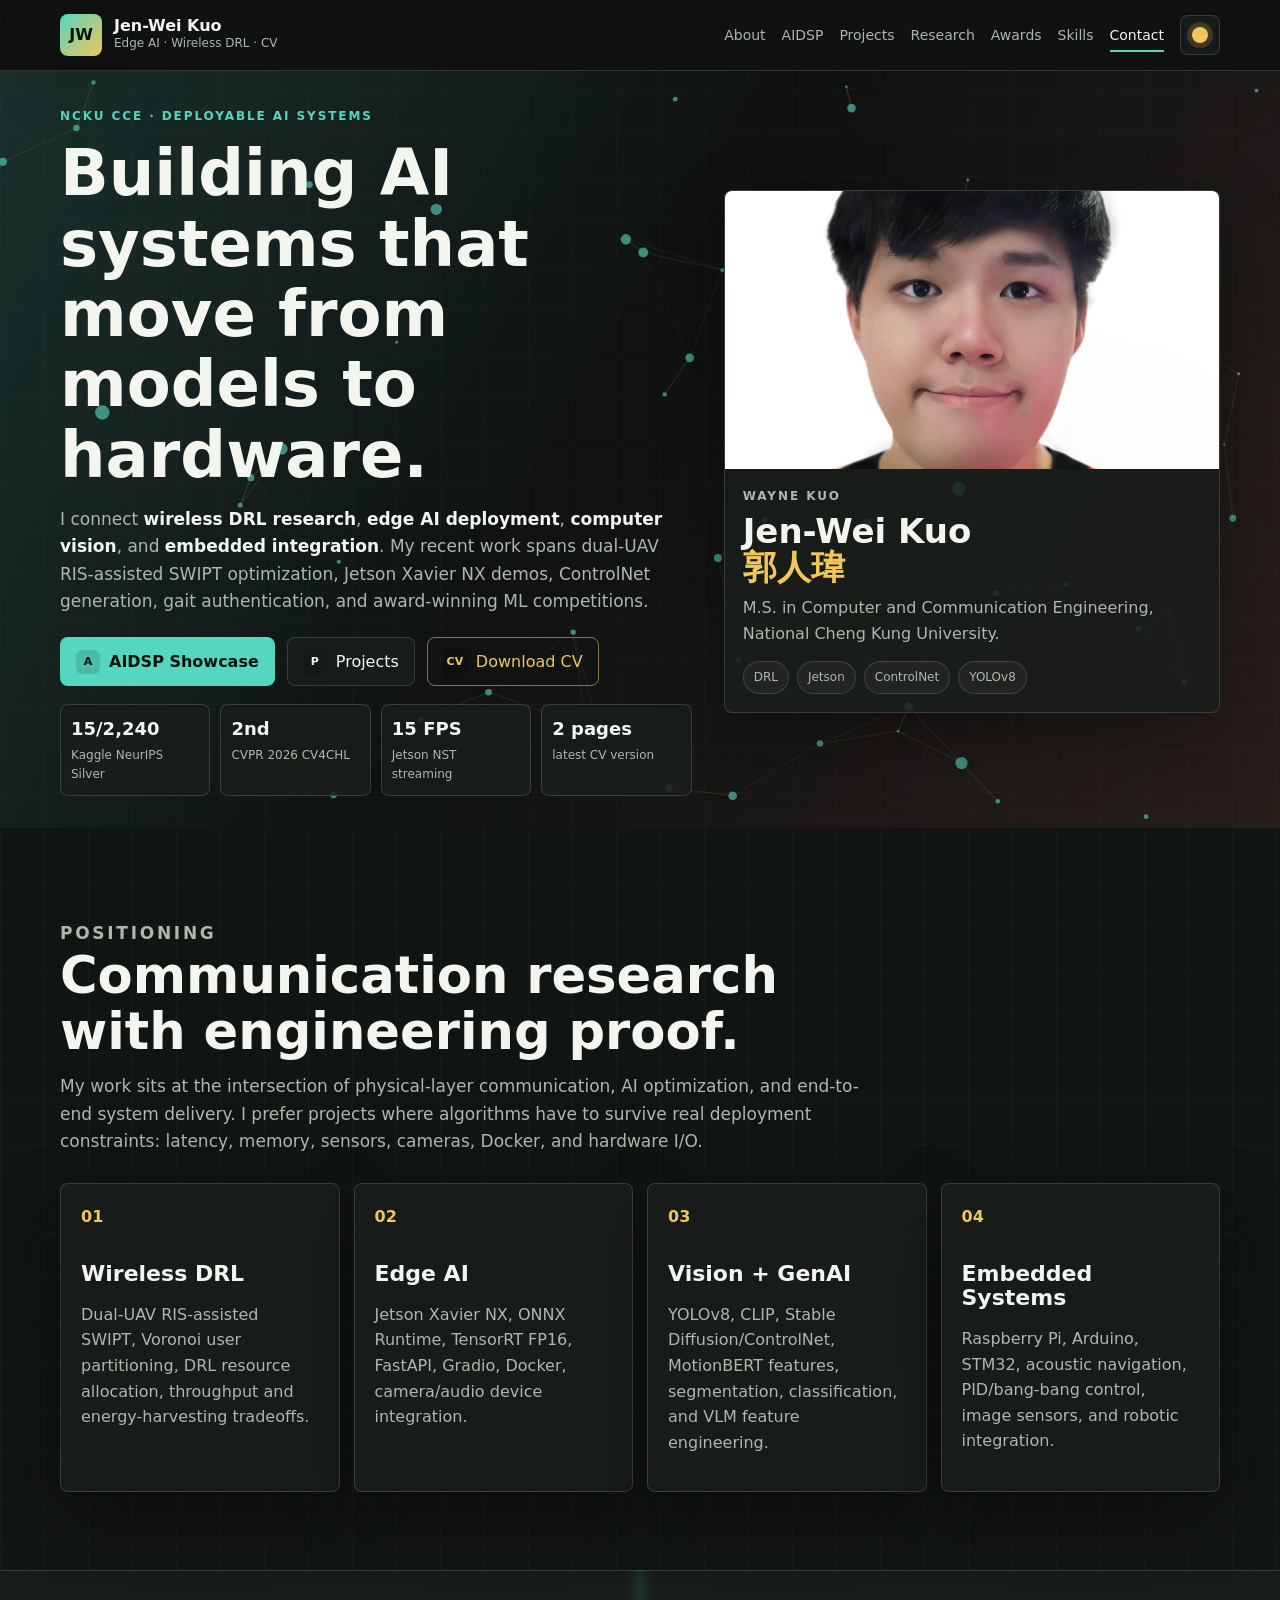
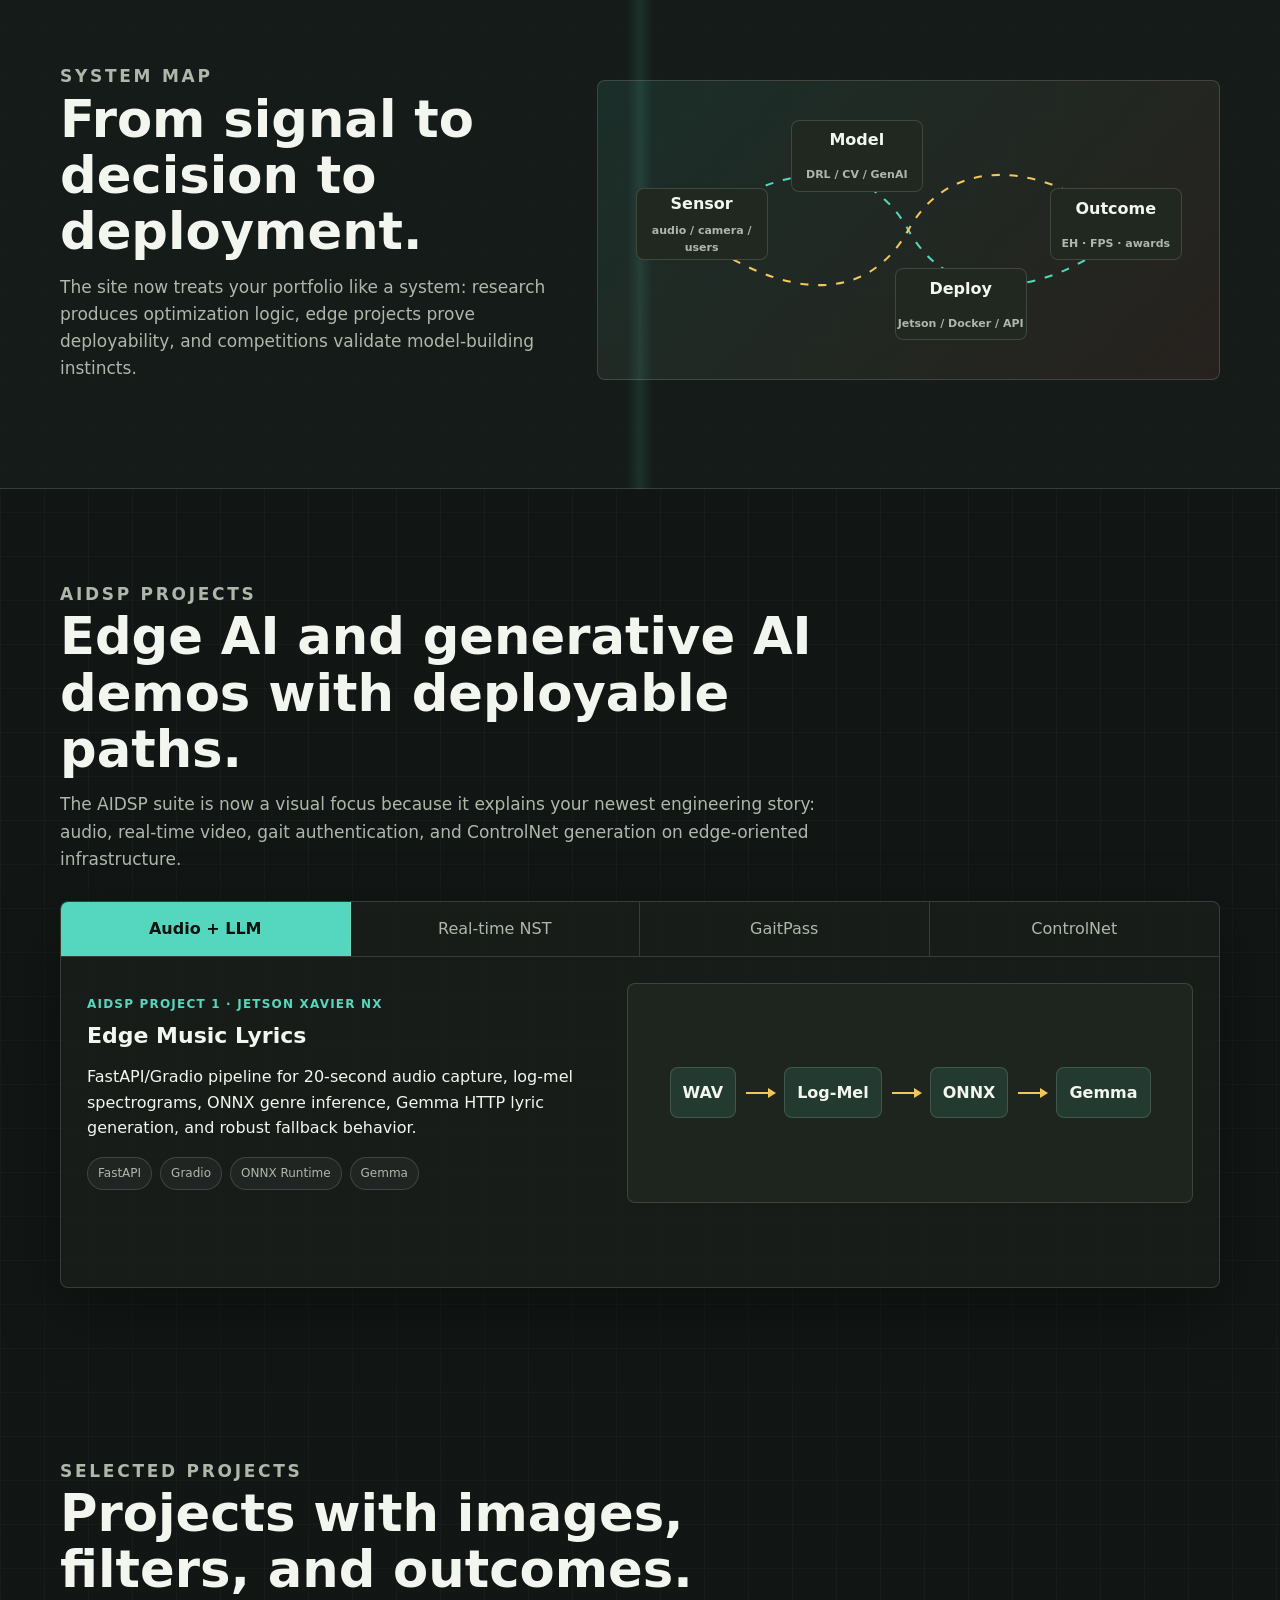
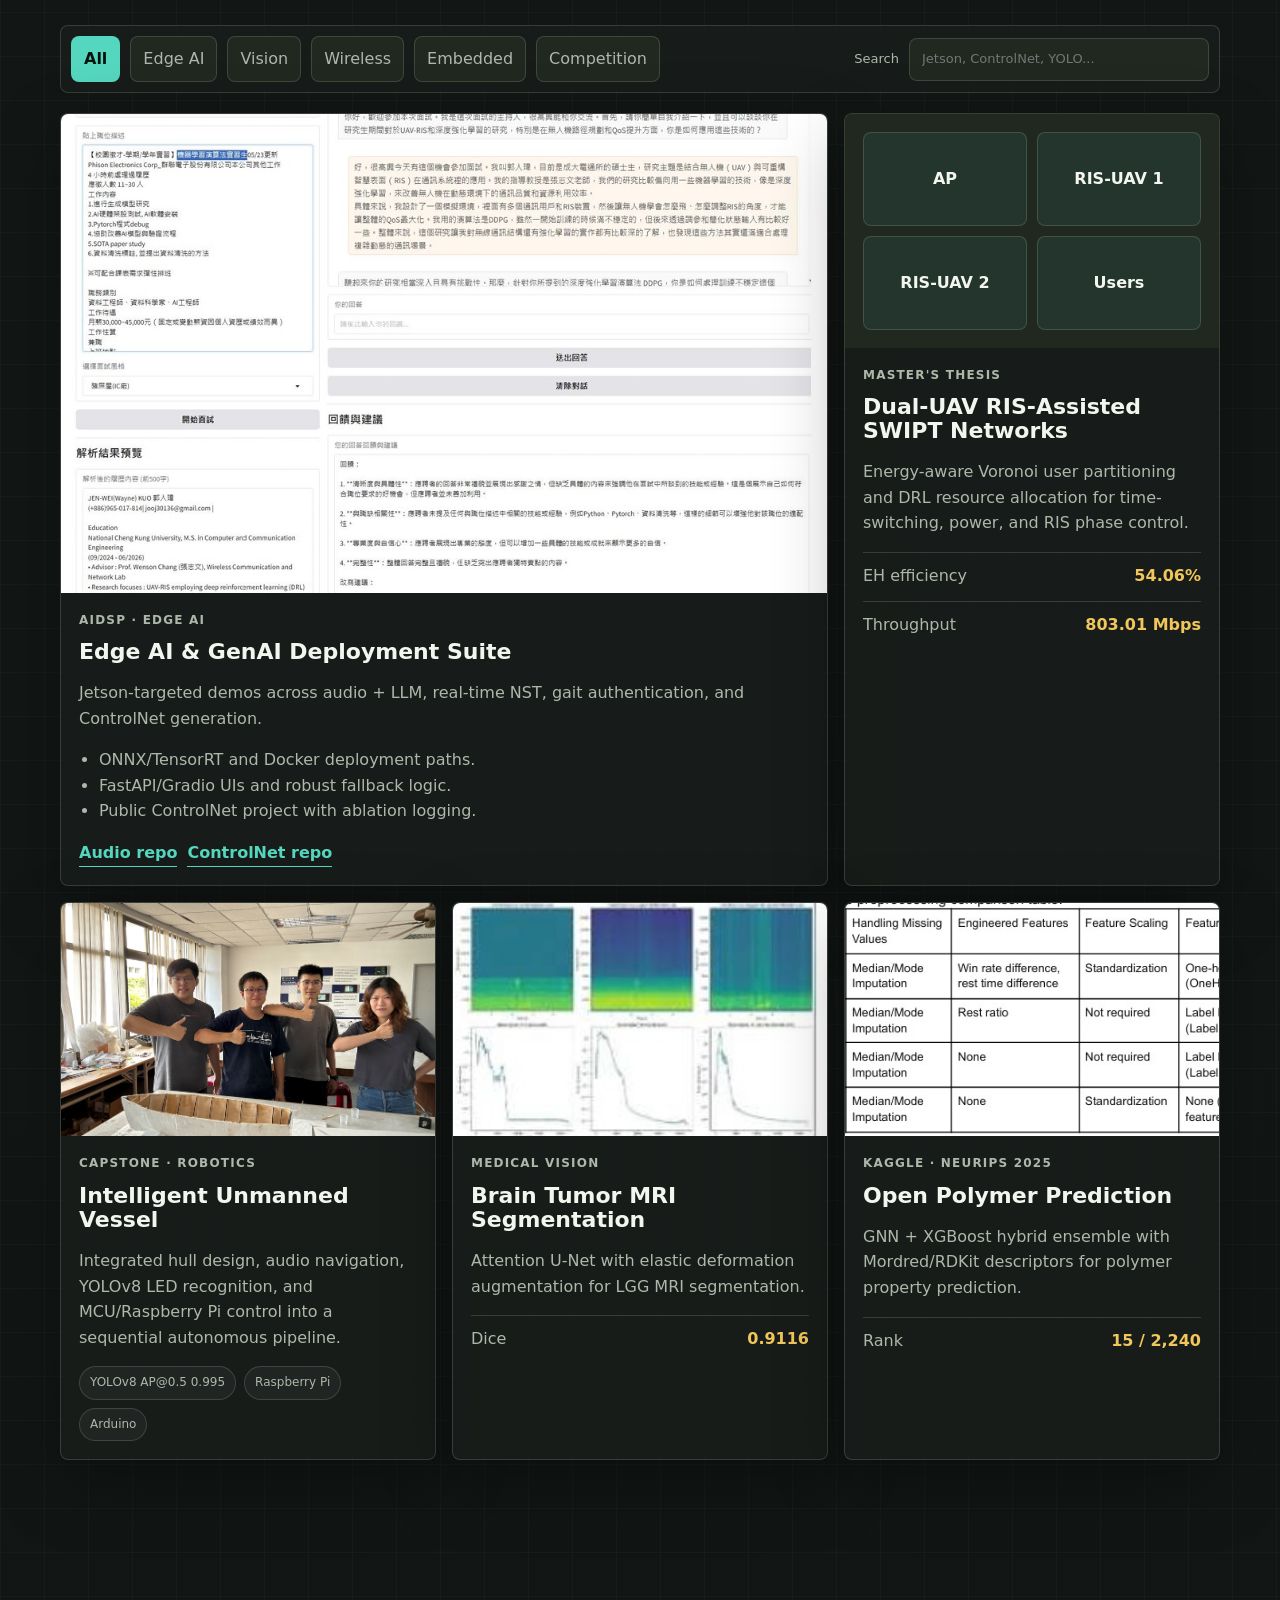
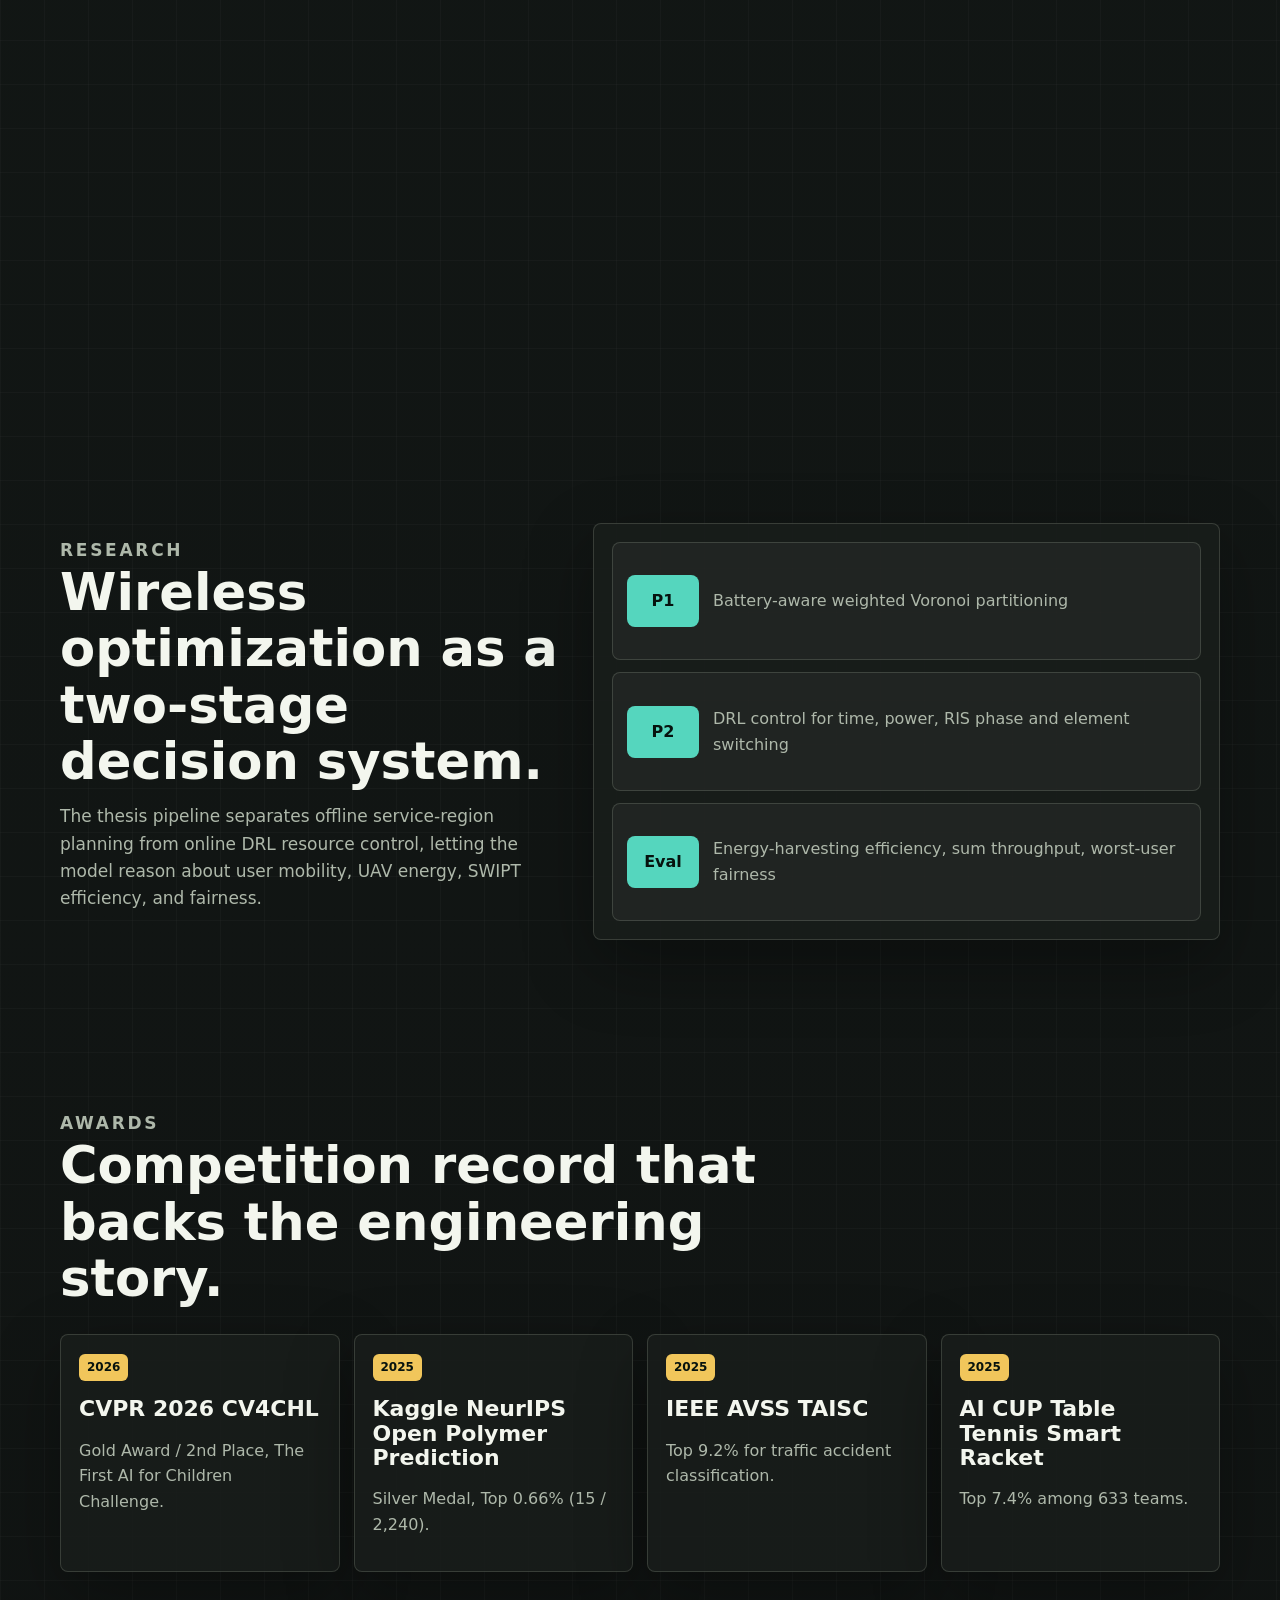
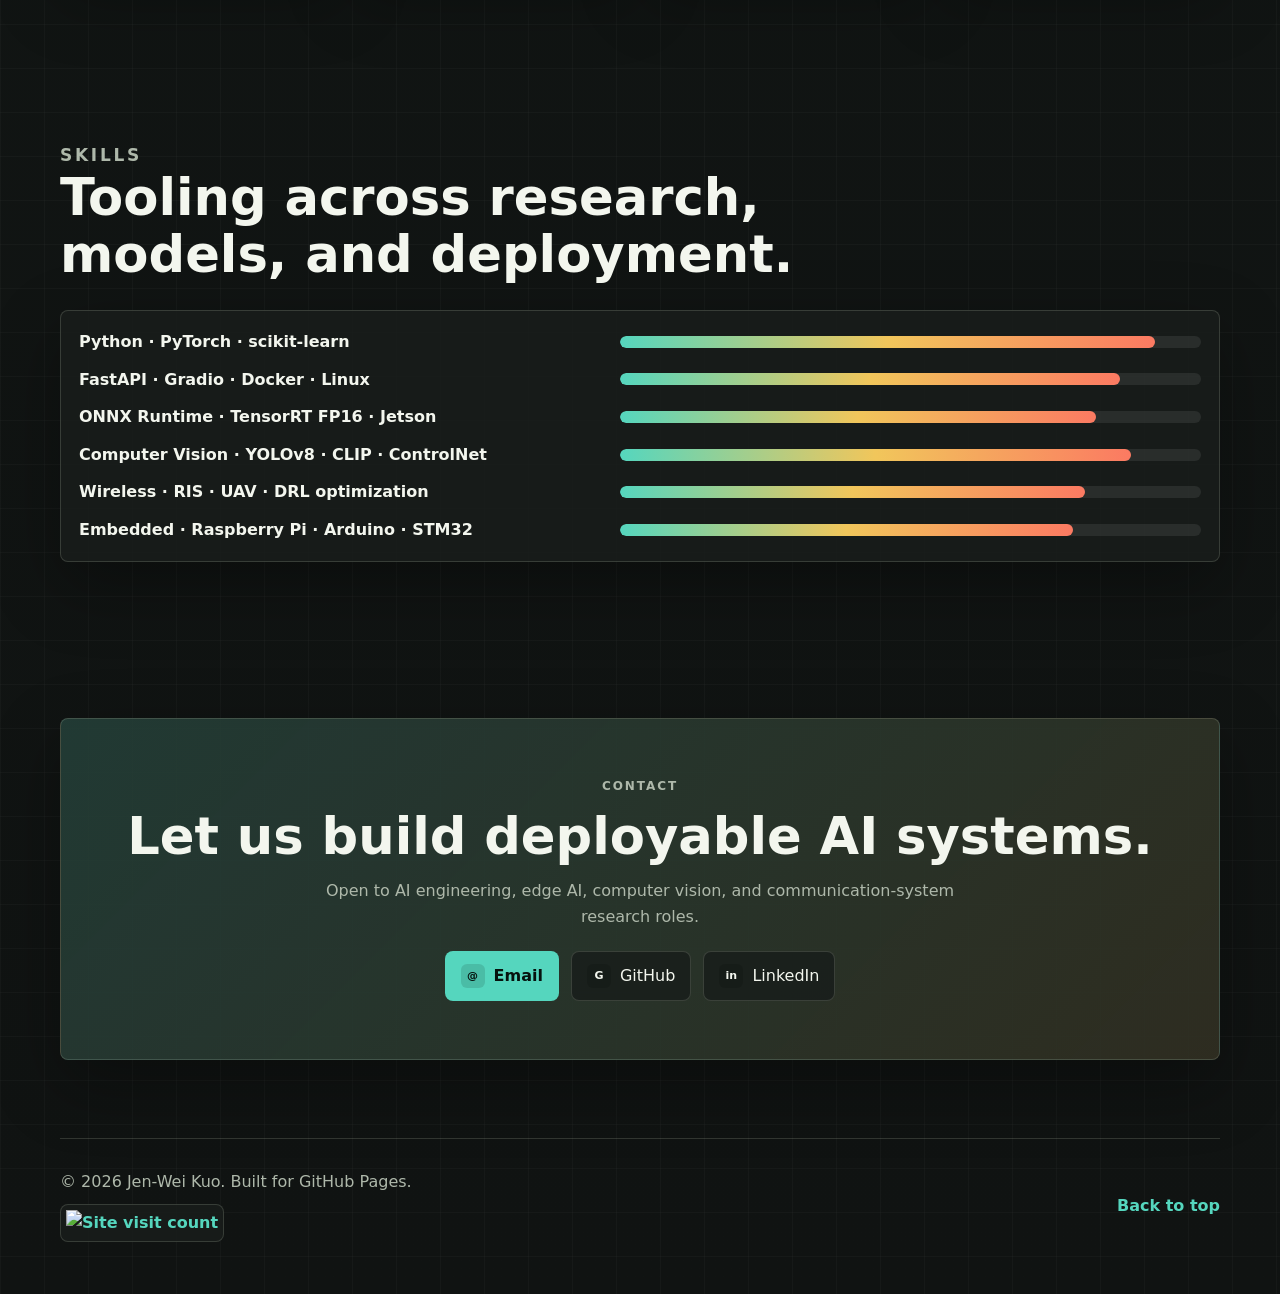
==== commit 43655a48: "Add visitor stats badge" ====
--- a/index.html
+++ b/index.html
@@ -15,7 +15,7 @@
   <meta property="og:image" content="https://kwannn666.github.io/assets/images/profile.jpg" />
   <meta name="twitter:card" content="summary_large_image" />
   <link rel="icon" href="assets/favicon.svg" type="image/svg+xml" />
-  <link rel="stylesheet" href="styles.css?v=20260705-filter-fix" />
+  <link rel="stylesheet" href="styles.css?v=20260705-visitor-stats" />
   <script type="application/ld+json">
   {
     "@context": "https://schema.org",
@@ -397,7 +397,12 @@
   </main>
 
   <footer class="site-footer shell">
-    <p>© <span id="year"></span> Jen-Wei Kuo. Built for GitHub Pages.</p>
+    <div class="footer-meta">
+      <p>© <span id="year"></span> Jen-Wei Kuo. Built for GitHub Pages.</p>
+      <a class="visitor-stats" href="https://visitor-badge.laobi.icu/" target="_blank" rel="noreferrer" aria-label="Site visits counter">
+        <img src="https://visitor-badge.laobi.icu/badge?page_id=Kwannn666.Kwannn666.github.io&left_text=site%20visits&left_color=%23202820&right_color=%2355d6be&format=true&radius=6&height=26" alt="Site visit count" />
+      </a>
+    </div>
     <a href="#top">Back to top</a>
   </footer>
 
--- a/styles.css
+++ b/styles.css
@@ -660,13 +660,33 @@
 
 .site-footer {
   display: flex;
+  align-items: center;
   justify-content: space-between;
   gap: 16px;
   padding: 30px 0 52px;
   color: var(--muted);
   border-top: 1px solid var(--line);
 }
+.site-footer p { margin: 0; }
 .site-footer a { color: var(--brand); font-weight: 800; }
+.footer-meta {
+  display: grid;
+  gap: 10px;
+}
+.visitor-stats {
+  width: max-content;
+  display: inline-flex;
+  align-items: center;
+  min-height: 38px;
+  padding: 5px;
+  border: 1px solid var(--line);
+  border-radius: var(--radius);
+  background: var(--surface);
+}
+.visitor-stats img {
+  width: auto;
+  height: 26px;
+}
 
 .reveal {
   opacity: 0;
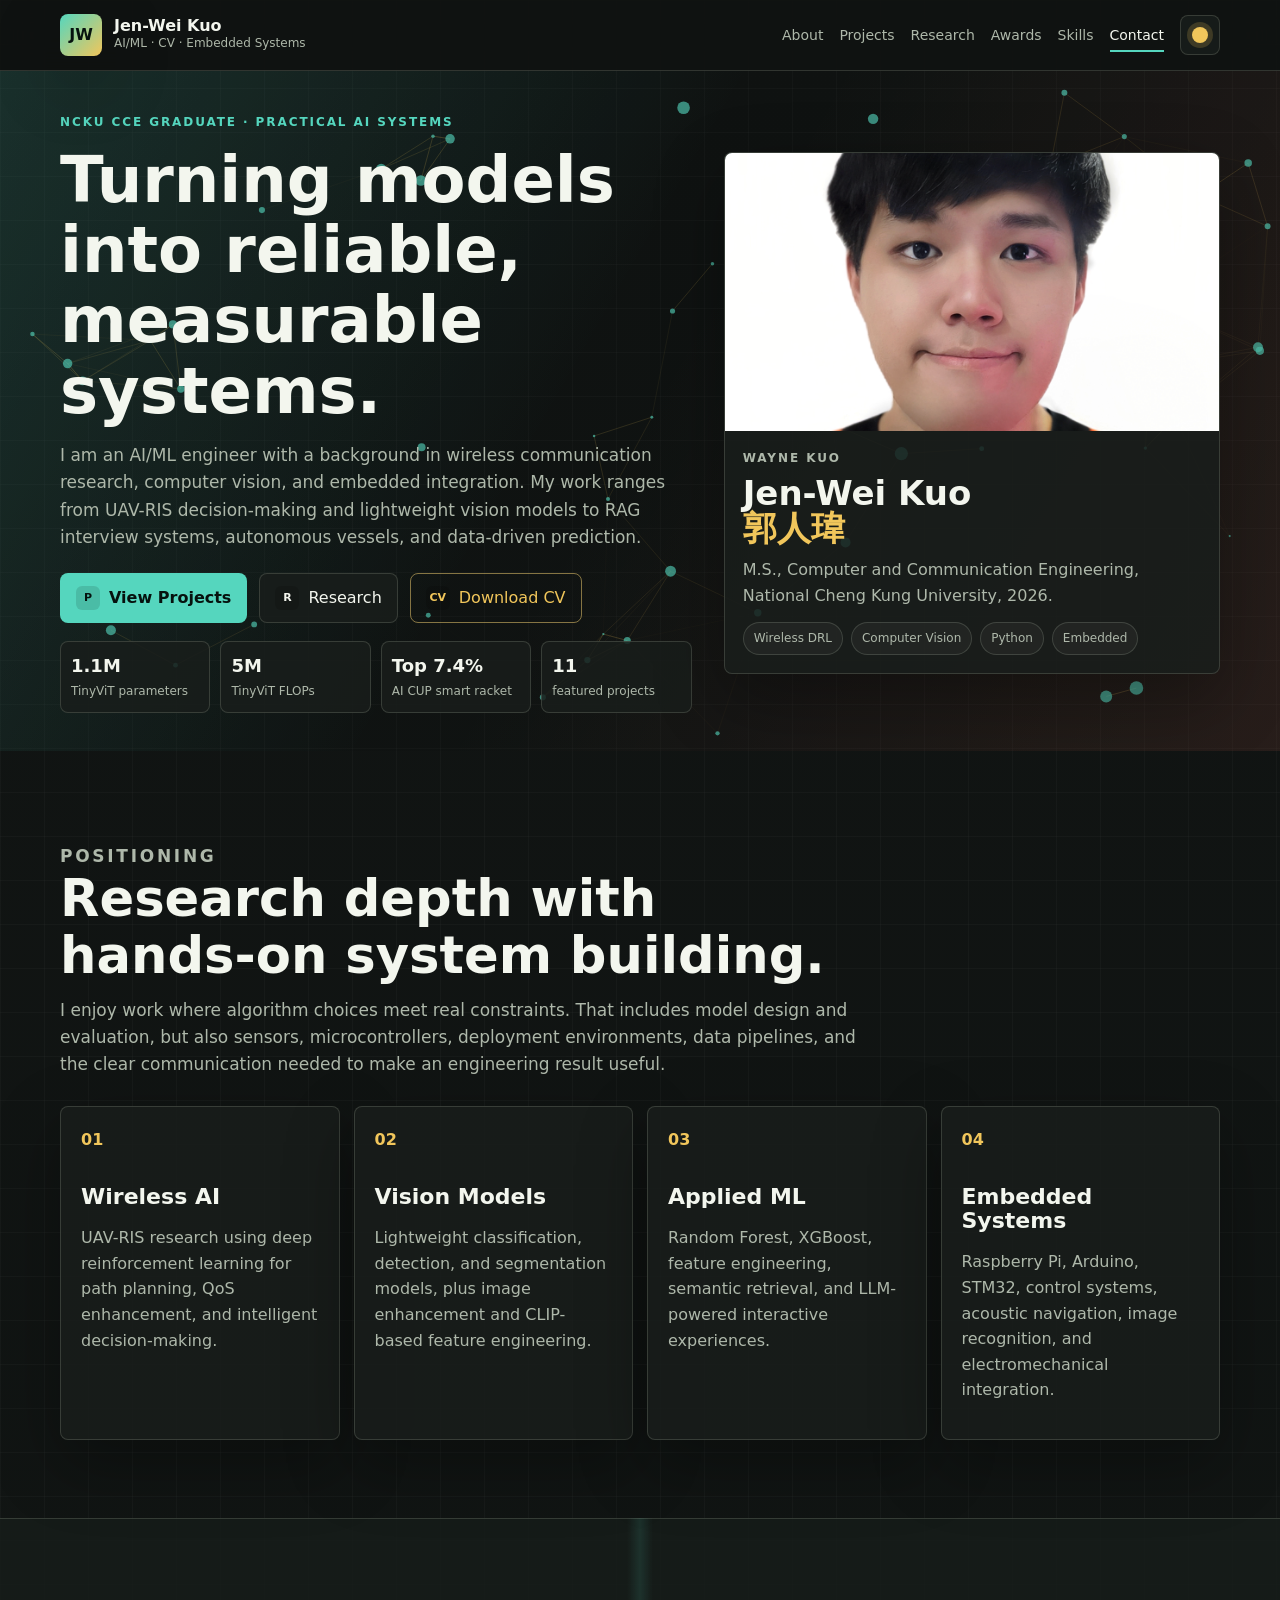
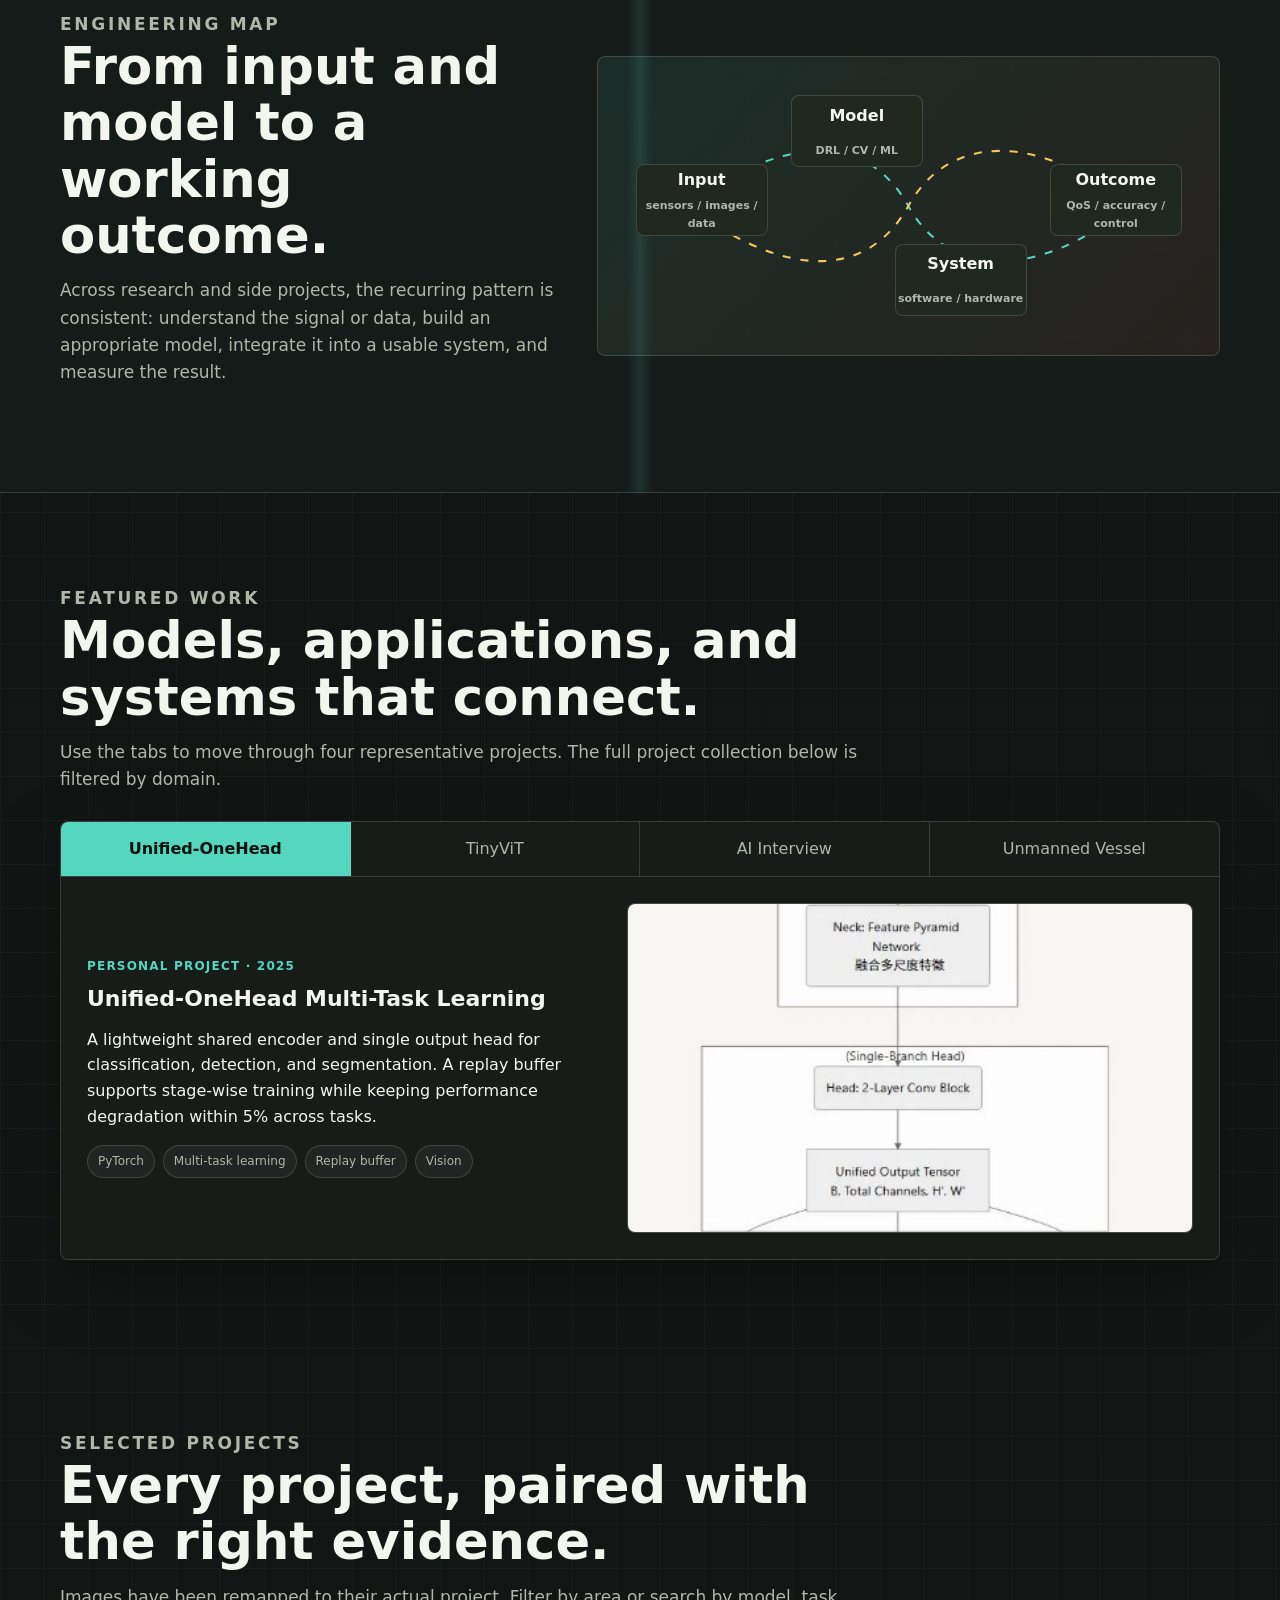
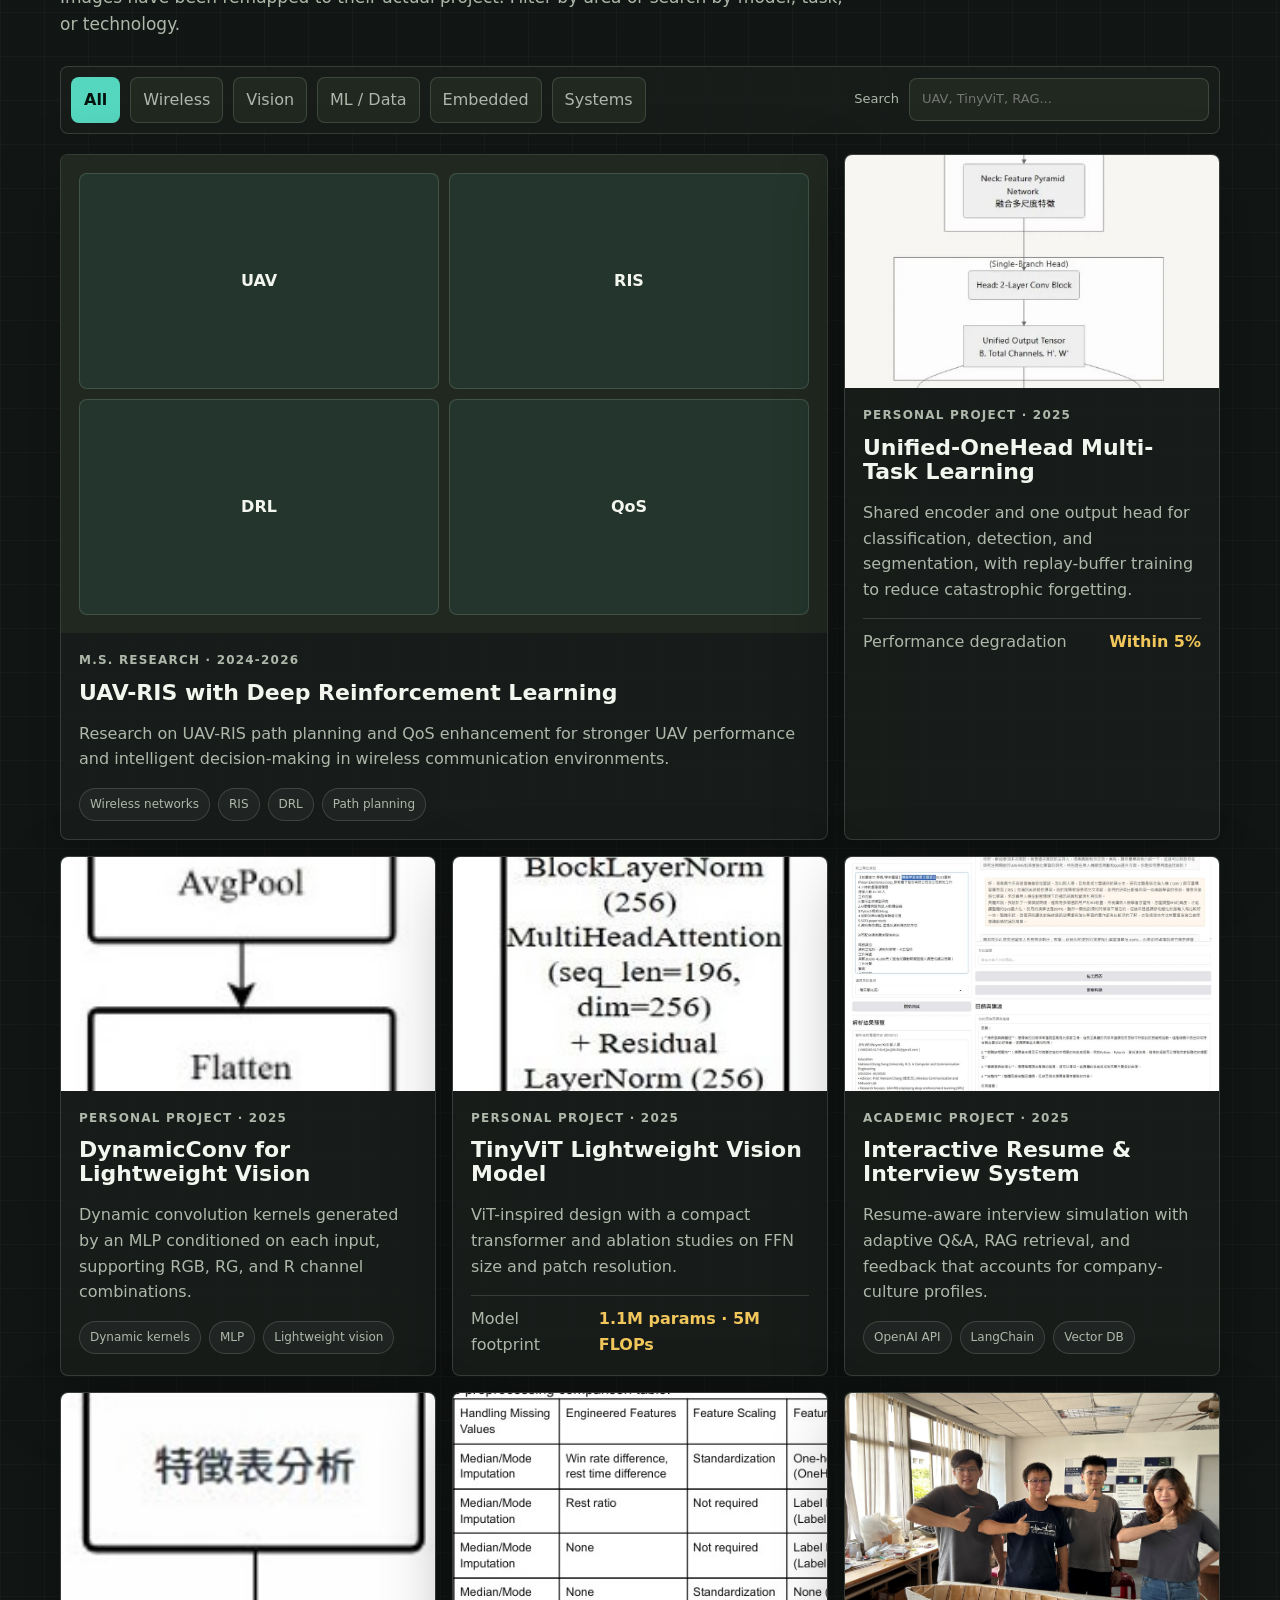
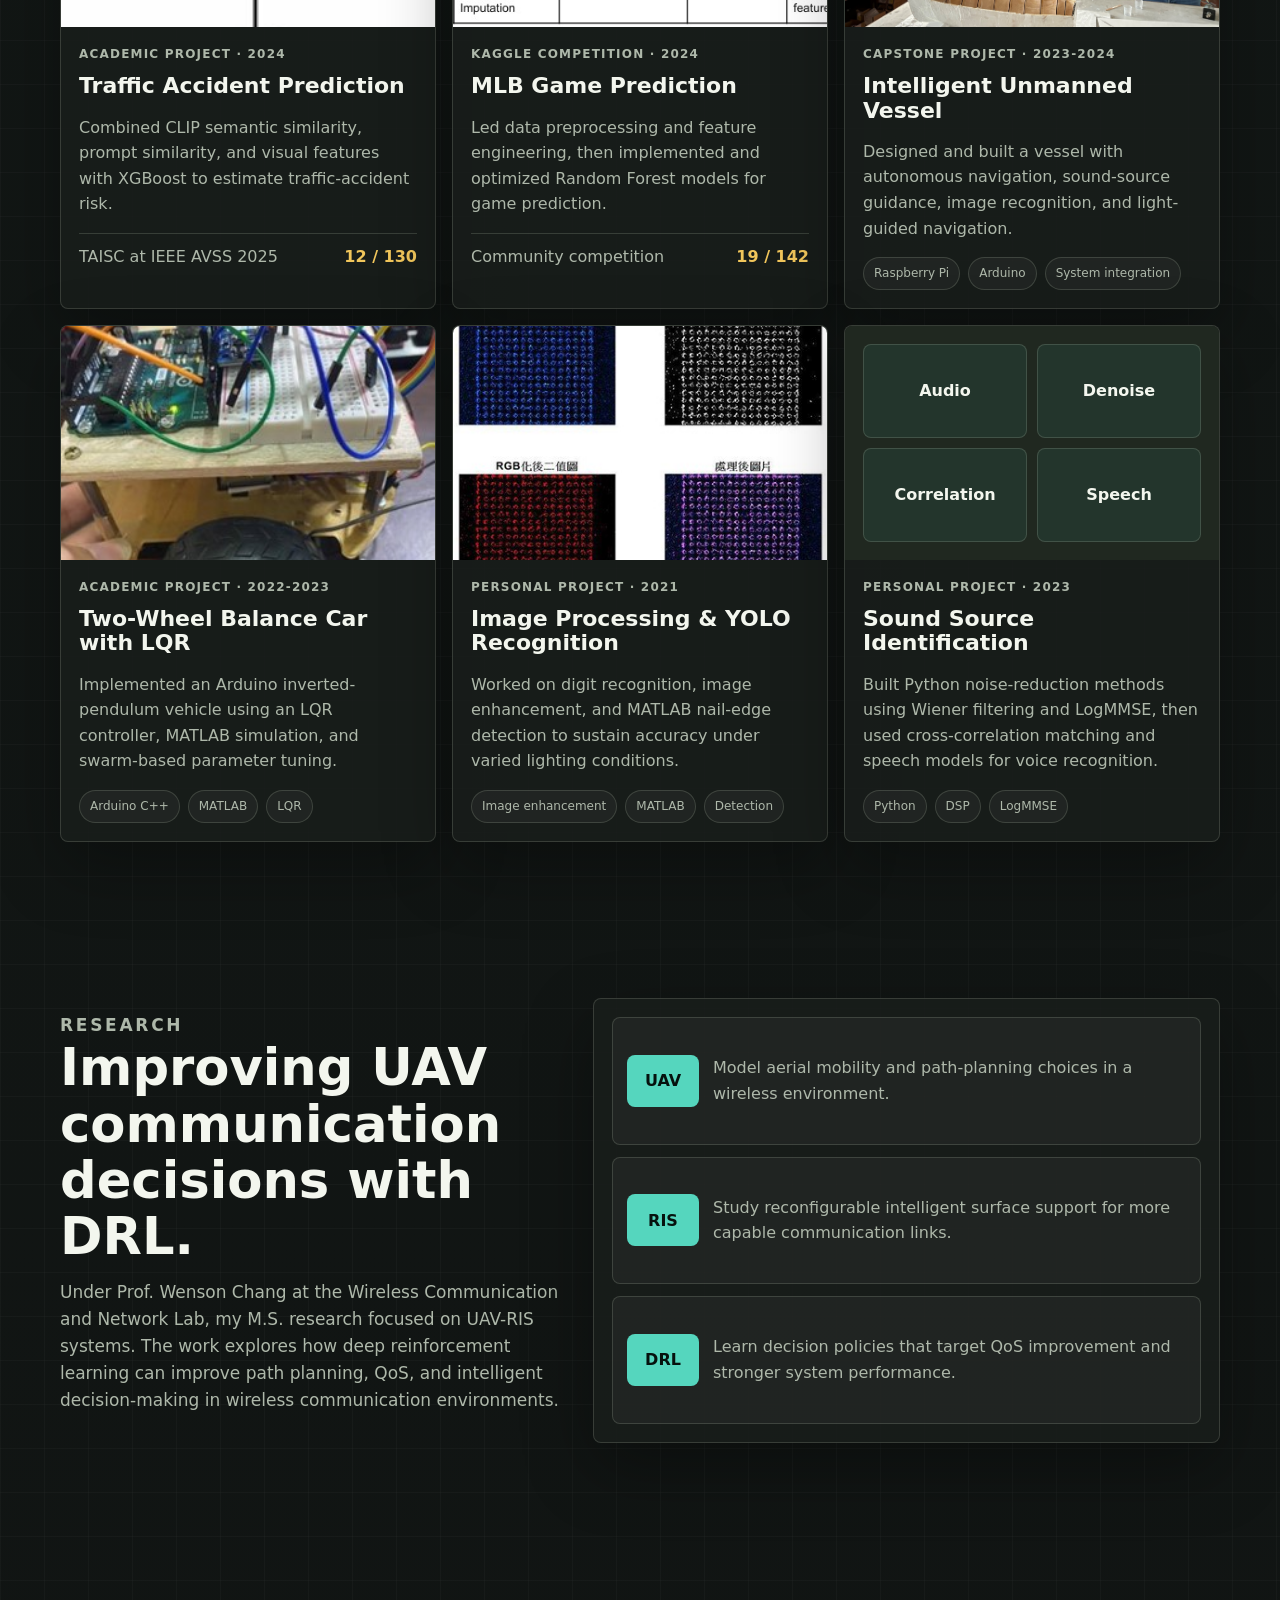
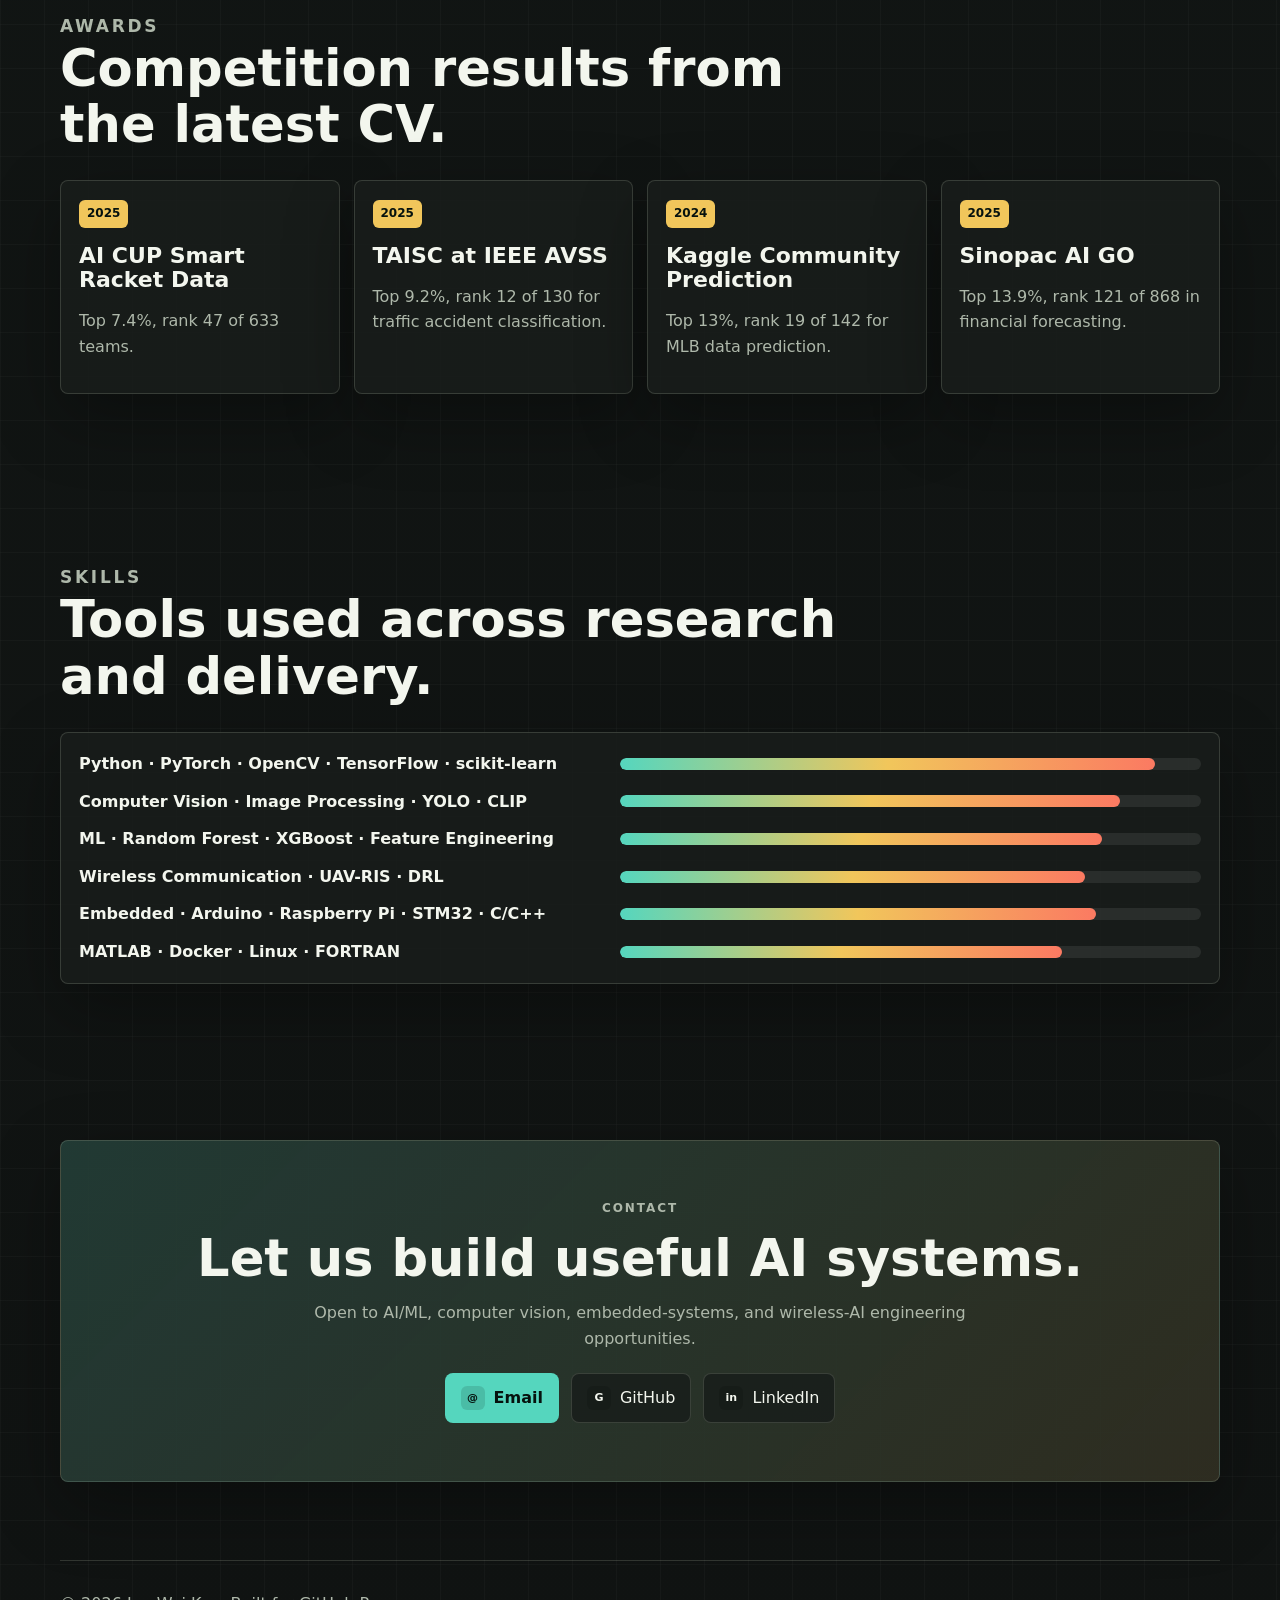
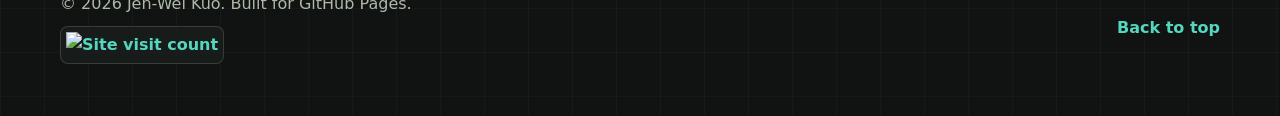
==== commit 33909c77: "Sync portfolio with latest CV" ====
--- a/index.html
+++ b/index.html
@@ -1,21 +1,21 @@
 <!doctype html>
-<html lang="zh-Hant" data-theme="dark">
+<html lang="en" data-theme="dark">
 <head>
   <meta charset="utf-8" />
   <meta name="viewport" content="width=device-width, initial-scale=1" />
-  <title>Jen-Wei Kuo | Edge AI, Wireless DRL, Computer Vision</title>
-  <meta name="description" content="Jen-Wei Kuo portfolio: NCKU CCE M.S., wireless DRL, dual-UAV RIS SWIPT, edge AI on Jetson, generative AI, computer vision, and embedded systems." />
+  <title>Jen-Wei Kuo | AI/ML, Computer Vision & Embedded Systems</title>
+  <meta name="description" content="Jen-Wei Kuo portfolio: AI/ML, computer vision, wireless DRL research, embedded systems, and data-driven engineering." />
   <meta name="author" content="Jen-Wei Kuo" />
   <meta name="theme-color" content="#101312" />
   <link rel="canonical" href="https://kwannn666.github.io/" />
-  <meta property="og:title" content="Jen-Wei Kuo | Edge AI + Wireless DRL Portfolio" />
-  <meta property="og:description" content="Deployable AI systems across wireless communication, edge AI, computer vision, and embedded hardware." />
+  <meta property="og:title" content="Jen-Wei Kuo | AI/ML & Computer Vision Portfolio" />
+  <meta property="og:description" content="Selected work in wireless DRL, vision models, embedded systems, and applied machine learning." />
   <meta property="og:type" content="website" />
   <meta property="og:url" content="https://kwannn666.github.io/" />
   <meta property="og:image" content="https://kwannn666.github.io/assets/images/profile.jpg" />
   <meta name="twitter:card" content="summary_large_image" />
   <link rel="icon" href="assets/favicon.svg" type="image/svg+xml" />
-  <link rel="stylesheet" href="styles.css?v=20260705-visitor-stats" />
+  <link rel="stylesheet" href="styles.css?v=20260710-cv-sync" />
   <script type="application/ld+json">
   {
     "@context": "https://schema.org",
@@ -24,9 +24,9 @@
     "alternateName": "Wayne Kuo",
     "url": "https://kwannn666.github.io/",
     "email": "mailto:jooj30136@gmail.com",
-    "jobTitle": "M.S. in Computer and Communication Engineering",
-    "affiliation": { "@type": "CollegeOrUniversity", "name": "National Cheng Kung University" },
-    "knowsAbout": ["Edge AI", "Wireless Communication", "Deep Reinforcement Learning", "Computer Vision", "ControlNet", "Embedded Systems"],
+    "jobTitle": "AI/ML Engineer",
+    "alumniOf": { "@type": "CollegeOrUniversity", "name": "National Cheng Kung University" },
+    "knowsAbout": ["Machine Learning", "Computer Vision", "Wireless Communication", "Deep Reinforcement Learning", "Embedded Systems", "Generative AI"],
     "sameAs": ["https://github.com/Kwannn666", "https://www.linkedin.com/in/%E4%BA%BA%E7%91%8B-%E9%83%AD-89026a29a/"]
   }
   </script>
@@ -39,7 +39,7 @@
         <span class="brand-mark">JW</span>
         <span>
           <strong>Jen-Wei Kuo</strong>
-          <small>Edge AI · Wireless DRL · CV</small>
+          <small>AI/ML · CV · Embedded Systems</small>
         </span>
       </a>
       <button class="nav-toggle" aria-label="Open menu" aria-expanded="false">
@@ -47,7 +47,6 @@
       </button>
       <div class="nav-links">
         <a href="#about">About</a>
-        <a href="#aidsp">AIDSP</a>
         <a href="#projects">Projects</a>
         <a href="#research">Research</a>
         <a href="#awards">Awards</a>
@@ -65,24 +64,23 @@
       <canvas class="hero-canvas" id="systemsCanvas" aria-hidden="true"></canvas>
       <div class="hero-grid shell">
         <div class="hero-copy reveal">
-          <p class="eyebrow">NCKU CCE · deployable AI systems</p>
-          <h1>Building AI systems that move from models to hardware.</h1>
+          <p class="eyebrow">NCKU CCE graduate · practical AI systems</p>
+          <h1>Turning models into reliable, measurable systems.</h1>
           <p class="hero-text">
-            I connect <strong>wireless DRL research</strong>, <strong>edge AI deployment</strong>,
-            <strong>computer vision</strong>, and <strong>embedded integration</strong>. My recent work spans
-            dual-UAV RIS-assisted SWIPT optimization, Jetson Xavier NX demos, ControlNet generation,
-            gait authentication, and award-winning ML competitions.
+            I am an AI/ML engineer with a background in wireless communication research, computer vision,
+            and embedded integration. My work ranges from UAV-RIS decision-making and lightweight vision
+            models to RAG interview systems, autonomous vessels, and data-driven prediction.
           </p>
           <div class="hero-actions">
-            <a class="btn primary" href="#aidsp"><span class="btn-icon">A</span>AIDSP Showcase</a>
-            <a class="btn secondary" href="#projects"><span class="btn-icon">P</span>Projects</a>
+            <a class="btn primary" href="#projects"><span class="btn-icon">P</span>View Projects</a>
+            <a class="btn secondary" href="#research"><span class="btn-icon">R</span>Research</a>
             <a class="btn tertiary" href="assets/JenWei_Kuo_Resume.pdf" target="_blank" rel="noreferrer"><span class="btn-icon">CV</span>Download CV</a>
           </div>
           <div class="metric-strip" aria-label="Highlights">
-            <div><strong>15/2,240</strong><span>Kaggle NeurIPS Silver</span></div>
-            <div><strong>2nd</strong><span>CVPR 2026 CV4CHL</span></div>
-            <div><strong>15 FPS</strong><span>Jetson NST streaming</span></div>
-            <div><strong>2 pages</strong><span>latest CV version</span></div>
+            <div><strong>1.1M</strong><span>TinyViT parameters</span></div>
+            <div><strong>5M</strong><span>TinyViT FLOPs</span></div>
+            <div><strong>Top 7.4%</strong><span>AI CUP smart racket</span></div>
+            <div><strong>11</strong><span>featured projects</span></div>
           </div>
         </div>
 
@@ -93,9 +91,9 @@
           <div class="profile-summary">
             <p class="eyebrow">Wayne Kuo</p>
             <h2>Jen-Wei Kuo<br><span>郭人瑋</span></h2>
-            <p>M.S. in Computer and Communication Engineering, National Cheng Kung University.</p>
+            <p>M.S., Computer and Communication Engineering, National Cheng Kung University, 2026.</p>
             <div class="signal-row" aria-label="Core domains">
-              <span>DRL</span><span>Jetson</span><span>ControlNet</span><span>YOLOv8</span>
+              <span>Wireless DRL</span><span>Computer Vision</span><span>Python</span><span>Embedded</span>
             </div>
           </div>
         </aside>
@@ -105,33 +103,33 @@
     <section class="section shell" id="about">
       <div class="section-head reveal">
         <p class="eyebrow">Positioning</p>
-        <h2>Communication research with engineering proof.</h2>
+        <h2>Research depth with hands-on system building.</h2>
         <p>
-          My work sits at the intersection of physical-layer communication, AI optimization,
-          and end-to-end system delivery. I prefer projects where algorithms have to survive
-          real deployment constraints: latency, memory, sensors, cameras, Docker, and hardware I/O.
+          I enjoy work where algorithm choices meet real constraints. That includes model design and evaluation,
+          but also sensors, microcontrollers, deployment environments, data pipelines, and the clear communication
+          needed to make an engineering result useful.
         </p>
       </div>
       <div class="domain-grid">
         <article class="domain-card reveal">
           <span class="domain-code">01</span>
-          <h3>Wireless DRL</h3>
-          <p>Dual-UAV RIS-assisted SWIPT, Voronoi user partitioning, DRL resource allocation, throughput and energy-harvesting tradeoffs.</p>
+          <h3>Wireless AI</h3>
+          <p>UAV-RIS research using deep reinforcement learning for path planning, QoS enhancement, and intelligent decision-making.</p>
         </article>
         <article class="domain-card reveal">
           <span class="domain-code">02</span>
-          <h3>Edge AI</h3>
-          <p>Jetson Xavier NX, ONNX Runtime, TensorRT FP16, FastAPI, Gradio, Docker, camera/audio device integration.</p>
+          <h3>Vision Models</h3>
+          <p>Lightweight classification, detection, and segmentation models, plus image enhancement and CLIP-based feature engineering.</p>
         </article>
         <article class="domain-card reveal">
           <span class="domain-code">03</span>
-          <h3>Vision + GenAI</h3>
-          <p>YOLOv8, CLIP, Stable Diffusion/ControlNet, MotionBERT features, segmentation, classification, and VLM feature engineering.</p>
+          <h3>Applied ML</h3>
+          <p>Random Forest, XGBoost, feature engineering, semantic retrieval, and LLM-powered interactive experiences.</p>
         </article>
         <article class="domain-card reveal">
           <span class="domain-code">04</span>
           <h3>Embedded Systems</h3>
-          <p>Raspberry Pi, Arduino, STM32, acoustic navigation, PID/bang-bang control, image sensors, and robotic integration.</p>
+          <p>Raspberry Pi, Arduino, STM32, control systems, acoustic navigation, image recognition, and electromechanical integration.</p>
         </article>
       </div>
     </section>
@@ -139,18 +137,18 @@
     <section class="section system-section" id="system-map">
       <div class="shell system-layout">
         <div class="section-head reveal">
-          <p class="eyebrow">System Map</p>
-          <h2>From signal to decision to deployment.</h2>
+          <p class="eyebrow">Engineering Map</p>
+          <h2>From input and model to a working outcome.</h2>
           <p>
-            The site now treats your portfolio like a system: research produces optimization logic,
-            edge projects prove deployability, and competitions validate model-building instincts.
+            Across research and side projects, the recurring pattern is consistent: understand the signal or data,
+            build an appropriate model, integrate it into a usable system, and measure the result.
           </p>
         </div>
-        <div class="system-visual reveal" aria-label="Animated system map">
-          <div class="system-node source">Sensor<br><small>audio / camera / users</small></div>
-          <div class="system-node model">Model<br><small>DRL / CV / GenAI</small></div>
-          <div class="system-node deploy">Deploy<br><small>Jetson / Docker / API</small></div>
-          <div class="system-node outcome">Outcome<br><small>EH · FPS · awards</small></div>
+        <div class="system-visual reveal" aria-label="Animated engineering map">
+          <div class="system-node source">Input<br><small>sensors / images / data</small></div>
+          <div class="system-node model">Model<br><small>DRL / CV / ML</small></div>
+          <div class="system-node deploy">System<br><small>software / hardware</small></div>
+          <div class="system-node outcome">Outcome<br><small>QoS / accuracy / control</small></div>
           <svg viewBox="0 0 760 260" aria-hidden="true">
             <path class="flow-line line-a" d="M110 130 C230 40, 330 40, 380 130 S540 220, 650 130" />
             <path class="flow-line line-b" d="M110 130 C230 220, 330 220, 380 130 S540 40, 650 130" />
@@ -159,67 +157,55 @@
       </div>
     </section>
 
-    <section class="section shell" id="aidsp">
+    <section class="section shell" id="featured">
       <div class="section-head reveal">
-        <p class="eyebrow">AIDSP Projects</p>
-        <h2>Edge AI and generative AI demos with deployable paths.</h2>
-        <p>
-          The AIDSP suite is now a visual focus because it explains your newest engineering story:
-          audio, real-time video, gait authentication, and ControlNet generation on edge-oriented infrastructure.
-        </p>
+        <p class="eyebrow">Featured Work</p>
+        <h2>Models, applications, and systems that connect.</h2>
+        <p>Use the tabs to move through four representative projects. The full project collection below is filtered by domain.</p>
       </div>
       <div class="showcase reveal">
-        <div class="showcase-tabs" role="tablist" aria-label="AIDSP project tabs">
-          <button class="showcase-tab active" data-panel="audio" role="tab">Audio + LLM</button>
-          <button class="showcase-tab" data-panel="nst" role="tab">Real-time NST</button>
-          <button class="showcase-tab" data-panel="gait" role="tab">GaitPass</button>
-          <button class="showcase-tab" data-panel="controlnet" role="tab">ControlNet</button>
+        <div class="showcase-tabs" role="tablist" aria-label="Featured project tabs">
+          <button class="showcase-tab active" data-panel="onehead" role="tab" aria-selected="true">Unified-OneHead</button>
+          <button class="showcase-tab" data-panel="tinyvit" role="tab" aria-selected="false">TinyViT</button>
+          <button class="showcase-tab" data-panel="interview" role="tab" aria-selected="false">AI Interview</button>
+          <button class="showcase-tab" data-panel="vessel" role="tab" aria-selected="false">Unmanned Vessel</button>
         </div>
         <div class="showcase-body">
-          <article class="showcase-panel active" data-panel="audio">
+          <article class="showcase-panel active" data-panel="onehead">
             <div>
-              <p class="project-kicker">AIDSP Project 1 · Jetson Xavier NX</p>
-              <h3>Edge Music Lyrics</h3>
-              <p>FastAPI/Gradio pipeline for 20-second audio capture, log-mel spectrograms, ONNX genre inference, Gemma HTTP lyric generation, and robust fallback behavior.</p>
-              <div class="mini-stack"><span>FastAPI</span><span>Gradio</span><span>ONNX Runtime</span><span>Gemma</span></div>
+              <p class="project-kicker">Personal Project · 2025</p>
+              <h3>Unified-OneHead Multi-Task Learning</h3>
+              <p>A lightweight shared encoder and single output head for classification, detection, and segmentation. A replay buffer supports stage-wise training while keeping performance degradation within 5% across tasks.</p>
+              <div class="mini-stack"><span>PyTorch</span><span>Multi-task learning</span><span>Replay buffer</span><span>Vision</span></div>
             </div>
-            <div class="pipeline-viz">
-              <span>WAV</span><i></i><span>Log-Mel</span><i></i><span>ONNX</span><i></i><span>Gemma</span>
+            <img class="showcase-image" src="assets/images/project3.jpg" alt="Unified-OneHead model architecture" />
+          </article>
+          <article class="showcase-panel" data-panel="tinyvit">
+            <div>
+              <p class="project-kicker">Personal Project · 2025</p>
+              <h3>TinyViT Lightweight Vision Model</h3>
+              <p>A ViT-inspired classifier built with 1.1M parameters and 5M FLOPs. Ablations on FFN size and patch resolution helped validate the efficiency of the architecture.</p>
+              <div class="mini-stack"><span>1.1M params</span><span>5M FLOPs</span><span>Transformer</span><span>Ablation study</span></div>
             </div>
+            <img class="showcase-image" src="assets/images/project5.jpg" alt="TinyViT model architecture" />
           </article>
-          <article class="showcase-panel" data-panel="nst">
+          <article class="showcase-panel" data-panel="interview">
             <div>
-              <p class="project-kicker">AIDSP Project 2 · Real-time vision</p>
-              <h3>Neural Style Transfer Streaming</h3>
-              <p>PyTorch to ONNX to TensorRT FP16 deployment path, USB webcam input, Flask/MJPEG web streaming, and style switching at 15 FPS on Jetson Xavier NX.</p>
-              <div class="mini-stack"><span>TensorRT FP16</span><span>Flask/MJPEG</span><span>Webcam</span><span>15 FPS</span></div>
+              <p class="project-kicker">Academic Project · 2025</p>
+              <h3>Interactive Resume &amp; Interview System</h3>
+              <p>A mock-interview platform that reads resumes, adapts questions in real time, and gives structured feedback using the OpenAI API, LangChain, and vector search.</p>
+              <div class="mini-stack"><span>OpenAI API</span><span>LangChain</span><span>RAG</span><span>Vector database</span></div>
             </div>
-            <div class="latency-meter" aria-label="15 FPS performance meter">
-              <strong>15 FPS</strong>
-              <span style="--value: 74%"></span>
+            <img class="showcase-image" src="assets/images/project7.jpg" alt="AI mock interview platform interface" />
+          </article>
+          <article class="showcase-panel" data-panel="vessel">
+            <div>
+              <p class="project-kicker">Capstone Project · 2023-2024</p>
+              <h3>Intelligent Unmanned Vessel</h3>
+              <p>A Raspberry Pi and Arduino vessel integrating autonomous navigation, acoustic source guidance, image recognition, and light-guided navigation from hull construction through electromechanical wiring.</p>
+              <div class="mini-stack"><span>Raspberry Pi</span><span>Arduino</span><span>Audio localization</span><span>YOLO</span></div>
             </div>
-          </article>
-          <article class="showcase-panel" data-panel="gait">
-            <div>
-              <p class="project-kicker">AIDSP Project 3 · Privacy-preserving access</p>
-              <h3>GaitPass Jetson</h3>
-              <p>YOLOv8-pose 17-keypoint detection, gallery matching, unknown rejection, identity smoothing, and tailgating alerts in a Jetson Docker demo package.</p>
-              <div class="mini-stack"><span>YOLOv8-pose</span><span>Gallery matching</span><span>Tailgating</span><span>Docker</span></div>
-            </div>
-            <div class="skeleton-viz" aria-hidden="true">
-              <b></b><b></b><b></b><b></b><b></b><b></b>
-            </div>
-          </article>
-          <article class="showcase-panel" data-panel="controlnet">
-            <div>
-              <p class="project-kicker">AIDSP Project 4 · Public repo</p>
-              <h3>ControlNet Diffusion Studio</h3>
-              <p>Gradio-based Stable Diffusion + ControlNet app with Canny/Sketch controls, scheduler, seed, CFG, control weight, optional LoRA, and ablation logging.</p>
-              <div class="mini-stack"><span>Stable Diffusion</span><span>ControlNet</span><span>Diffusers</span><span>Gradio</span></div>
-            </div>
-            <div class="control-viz" aria-hidden="true">
-              <span></span><span></span><span></span><span></span>
-            </div>
+            <img class="showcase-image" src="assets/images/project10.jpg" alt="Intelligent unmanned vessel capstone team and hull prototype" />
           </article>
         </div>
       </div>
@@ -228,109 +214,133 @@
     <section class="section shell" id="projects">
       <div class="section-head reveal">
         <p class="eyebrow">Selected Projects</p>
-        <h2>Projects with images, filters, and outcomes.</h2>
+        <h2>Every project, paired with the right evidence.</h2>
+        <p>Images have been remapped to their actual project. Filter by area or search by model, task, or technology.</p>
       </div>
       <div class="toolbar reveal" role="toolbar" aria-label="Project filters">
         <button class="filter active" data-filter="all">All</button>
-        <button class="filter" data-filter="edge">Edge AI</button>
+        <button class="filter" data-filter="wireless">Wireless</button>
         <button class="filter" data-filter="vision">Vision</button>
-        <button class="filter" data-filter="wireless">Wireless</button>
+        <button class="filter" data-filter="ml">ML / Data</button>
         <button class="filter" data-filter="embedded">Embedded</button>
-        <button class="filter" data-filter="competition">Competition</button>
+        <button class="filter" data-filter="systems">Systems</button>
         <label class="search-label">
           <span>Search</span>
-          <input id="projectSearch" type="search" placeholder="Jetson, ControlNet, YOLO..." />
+          <input id="projectSearch" type="search" placeholder="UAV, TinyViT, RAG..." />
         </label>
       </div>
       <div class="project-grid" id="projectGrid">
-        <article class="project-card reveal highlight" data-tags="edge genai jetson audio aidsp">
-          <img src="assets/images/project7.jpg" alt="AI platform screenshot" />
-          <div class="project-card-body">
-            <p class="project-kicker">AIDSP · Edge AI</p>
-            <h3>Edge AI & GenAI Deployment Suite</h3>
-            <p>Jetson-targeted demos across audio + LLM, real-time NST, gait authentication, and ControlNet generation.</p>
-            <ul>
-              <li>ONNX/TensorRT and Docker deployment paths.</li>
-              <li>FastAPI/Gradio UIs and robust fallback logic.</li>
-              <li>Public ControlNet project with ablation logging.</li>
-            </ul>
-            <div class="project-links">
-              <a href="https://github.com/Kwannn666/AIDSP-Project1-edge-music-lyrics" target="_blank" rel="noreferrer">Audio repo</a>
-              <a href="https://github.com/Kwannn666/AIDSP-Project4-ControlNet" target="_blank" rel="noreferrer">ControlNet repo</a>
-            </div>
-          </div>
-        </article>
-
-        <article class="project-card reveal" data-tags="wireless drl research communication">
+        <article class="project-card reveal highlight" data-tags="wireless drl research uav ris qos communication">
           <div class="project-media thesis-media" aria-hidden="true">
-            <span>AP</span><span>RIS-UAV 1</span><span>RIS-UAV 2</span><span>Users</span>
-          </div>
-          <div class="project-card-body">
-            <p class="project-kicker">Master's Thesis</p>
-            <h3>Dual-UAV RIS-Assisted SWIPT Networks</h3>
-            <p>Energy-aware Voronoi user partitioning and DRL resource allocation for time-switching, power, and RIS phase control.</p>
-            <div class="outcome-row"><span>EH efficiency</span><strong>54.06%</strong></div>
-            <div class="outcome-row"><span>Throughput</span><strong>803.01 Mbps</strong></div>
-          </div>
-        </article>
-
-        <article class="project-card reveal" data-tags="embedded vision systems robotics">
-          <img src="assets/images/project10.jpg" alt="Intelligent unmanned vessel team photo" />
-          <div class="project-card-body">
-            <p class="project-kicker">Capstone · Robotics</p>
+            <span>UAV</span><span>RIS</span><span>DRL</span><span>QoS</span>
+          </div>
+          <div class="project-card-body">
+            <p class="project-kicker">M.S. Research · 2024-2026</p>
+            <h3>UAV-RIS with Deep Reinforcement Learning</h3>
+            <p>Research on UAV-RIS path planning and QoS enhancement for stronger UAV performance and intelligent decision-making in wireless communication environments.</p>
+            <div class="mini-stack"><span>Wireless networks</span><span>RIS</span><span>DRL</span><span>Path planning</span></div>
+          </div>
+        </article>
+
+        <article class="project-card reveal" data-tags="vision ml systems multitask classification detection segmentation">
+          <img src="assets/images/project3.jpg" alt="Unified-OneHead multi-task model architecture" />
+          <div class="project-card-body">
+            <p class="project-kicker">Personal Project · 2025</p>
+            <h3>Unified-OneHead Multi-Task Learning</h3>
+            <p>Shared encoder and one output head for classification, detection, and segmentation, with replay-buffer training to reduce catastrophic forgetting.</p>
+            <div class="outcome-row"><span>Performance degradation</span><strong>Within 5%</strong></div>
+          </div>
+        </article>
+
+        <article class="project-card reveal" data-tags="vision ml dynamicconv lightweight">
+          <img src="assets/images/project4.jpg" alt="DynamicConv model workflow" />
+          <div class="project-card-body">
+            <p class="project-kicker">Personal Project · 2025</p>
+            <h3>DynamicConv for Lightweight Vision</h3>
+            <p>Dynamic convolution kernels generated by an MLP conditioned on each input, supporting RGB, RG, and R channel combinations.</p>
+            <div class="mini-stack"><span>Dynamic kernels</span><span>MLP</span><span>Lightweight vision</span></div>
+          </div>
+        </article>
+
+        <article class="project-card reveal" data-tags="vision ml transformer tinyvit lightweight">
+          <img src="assets/images/project5.jpg" alt="TinyViT architecture diagram" />
+          <div class="project-card-body">
+            <p class="project-kicker">Personal Project · 2025</p>
+            <h3>TinyViT Lightweight Vision Model</h3>
+            <p>ViT-inspired design with a compact transformer and ablation studies on FFN size and patch resolution.</p>
+            <div class="outcome-row"><span>Model footprint</span><strong>1.1M params · 5M FLOPs</strong></div>
+          </div>
+        </article>
+
+        <article class="project-card reveal" data-tags="ml systems genai rag langchain openai interview">
+          <img src="assets/images/project7.jpg" alt="Interactive resume and mock interview system interface" />
+          <div class="project-card-body">
+            <p class="project-kicker">Academic Project · 2025</p>
+            <h3>Interactive Resume &amp; Interview System</h3>
+            <p>Resume-aware interview simulation with adaptive Q&amp;A, RAG retrieval, and feedback that accounts for company-culture profiles.</p>
+            <div class="mini-stack"><span>OpenAI API</span><span>LangChain</span><span>Vector DB</span></div>
+          </div>
+        </article>
+
+        <article class="project-card reveal" data-tags="vision ml data clip xgboost traffic accident competition">
+          <img src="assets/images/project8.jpg" alt="Traffic accident prediction model workflow using CLIP features and XGBoost" />
+          <div class="project-card-body">
+            <p class="project-kicker">Academic Project · 2024</p>
+            <h3>Traffic Accident Prediction</h3>
+            <p>Combined CLIP semantic similarity, prompt similarity, and visual features with XGBoost to estimate traffic-accident risk.</p>
+            <div class="outcome-row"><span>TAISC at IEEE AVSS 2025</span><strong>12 / 130</strong></div>
+          </div>
+        </article>
+
+        <article class="project-card reveal" data-tags="ml data competition kaggle mlb random forest feature engineering">
+          <img src="assets/images/project6.jpg" alt="MLB game prediction feature engineering comparison" />
+          <div class="project-card-body">
+            <p class="project-kicker">Kaggle Competition · 2024</p>
+            <h3>MLB Game Prediction</h3>
+            <p>Led data preprocessing and feature engineering, then implemented and optimized Random Forest models for game prediction.</p>
+            <div class="outcome-row"><span>Community competition</span><strong>19 / 142</strong></div>
+          </div>
+        </article>
+
+        <article class="project-card reveal" data-tags="embedded systems robotics vessel raspberry pi arduino vision audio">
+          <img src="assets/images/project10.jpg" alt="Intelligent unmanned vessel capstone team and hull prototype" />
+          <div class="project-card-body">
+            <p class="project-kicker">Capstone Project · 2023-2024</p>
             <h3>Intelligent Unmanned Vessel</h3>
-            <p>Integrated hull design, audio navigation, YOLOv8 LED recognition, and MCU/Raspberry Pi control into a sequential autonomous pipeline.</p>
-            <div class="mini-stack"><span>YOLOv8 AP@0.5 0.995</span><span>Raspberry Pi</span><span>Arduino</span></div>
-          </div>
-        </article>
-
-        <article class="project-card reveal" data-tags="vision medical ai">
-          <img src="assets/images/project1.jpg" alt="MRI segmentation output and training curve" />
-          <div class="project-card-body">
-            <p class="project-kicker">Medical Vision</p>
-            <h3>Brain Tumor MRI Segmentation</h3>
-            <p>Attention U-Net with elastic deformation augmentation for LGG MRI segmentation.</p>
-            <div class="outcome-row"><span>Dice</span><strong>0.9116</strong></div>
-          </div>
-        </article>
-
-        <article class="project-card reveal" data-tags="competition chemistry ai kaggle">
-          <img src="assets/images/project6.jpg" alt="Polymer prediction feature engineering table" />
-          <div class="project-card-body">
-            <p class="project-kicker">Kaggle · NeurIPS 2025</p>
-            <h3>Open Polymer Prediction</h3>
-            <p>GNN + XGBoost hybrid ensemble with Mordred/RDKit descriptors for polymer property prediction.</p>
-            <div class="outcome-row"><span>Rank</span><strong>15 / 2,240</strong></div>
-          </div>
-        </article>
-
-        <article class="project-card reveal" data-tags="genai rag systems">
-          <img src="assets/images/project7.jpg" alt="AI mock interview platform screenshot" />
-          <div class="project-card-body">
-            <p class="project-kicker">GenAI · RAG</p>
-            <h3>AI Mock-Interview Platform</h3>
-            <p>Resume-aware interview simulator using LangChain, FAISS, OpenAI API, and structured feedback loops.</p>
-            <div class="mini-stack"><span>GPT-4o</span><span>LangChain</span><span>FAISS</span></div>
-          </div>
-        </article>
-
-        <article class="project-card reveal" data-tags="vision efficient ai">
-          <img src="assets/images/project4.jpg" alt="DynamicConv architecture diagram" />
-          <div class="project-card-body">
-            <p class="project-kicker">Efficient Vision</p>
-            <h3>DynamicConv + TinyViT</h3>
-            <p>Input-conditioned kernels and compact transformer design for lightweight visual recognition.</p>
-            <div class="outcome-row"><span>TinyViT</span><strong>1.1M params</strong></div>
-          </div>
-        </article>
-
-        <article class="project-card reveal" data-tags="vision competition vlm">
-          <img src="assets/images/project5.jpg" alt="Traffic accident prediction workflow" />
-          <div class="project-card-body">
-            <p class="project-kicker">IEEE AVSS TAISC</p>
-            <h3>Traffic Accident Prediction</h3>
-            <p>CLIP semantic features combined with XGBoost for visual accident-risk scoring.</p>
-            <div class="outcome-row"><span>Rank</span><strong>12 / 130</strong></div>
+            <p>Designed and built a vessel with autonomous navigation, sound-source guidance, image recognition, and light-guided navigation.</p>
+            <div class="mini-stack"><span>Raspberry Pi</span><span>Arduino</span><span>System integration</span></div>
+          </div>
+        </article>
+
+        <article class="project-card reveal" data-tags="embedded systems control lqr arduino matlab robotics">
+          <img src="assets/images/project9.jpg" alt="Arduino two-wheel balance car prototype" />
+          <div class="project-card-body">
+            <p class="project-kicker">Academic Project · 2022-2023</p>
+            <h3>Two-Wheel Balance Car with LQR</h3>
+            <p>Implemented an Arduino inverted-pendulum vehicle using an LQR controller, MATLAB simulation, and swarm-based parameter tuning.</p>
+            <div class="mini-stack"><span>Arduino C++</span><span>MATLAB</span><span>LQR</span></div>
+          </div>
+        </article>
+
+        <article class="project-card reveal" data-tags="vision image processing yolo matlab recognition">
+          <img src="assets/images/project2.jpg" alt="Image enhancement and nail-edge detection results" />
+          <div class="project-card-body">
+            <p class="project-kicker">Personal Project · 2021</p>
+            <h3>Image Processing &amp; YOLO Recognition</h3>
+            <p>Worked on digit recognition, image enhancement, and MATLAB nail-edge detection to sustain accuracy under varied lighting conditions.</p>
+            <div class="mini-stack"><span>Image enhancement</span><span>MATLAB</span><span>Detection</span></div>
+          </div>
+        </article>
+
+        <article class="project-card reveal" data-tags="embedded systems audio dsp speech sound source identification python">
+          <div class="project-media thesis-media" aria-hidden="true">
+            <span>Audio</span><span>Denoise</span><span>Correlation</span><span>Speech</span>
+          </div>
+          <div class="project-card-body">
+            <p class="project-kicker">Personal Project · 2023</p>
+            <h3>Sound Source Identification</h3>
+            <p>Built Python noise-reduction methods using Wiener filtering and LogMMSE, then used cross-correlation matching and speech models for voice recognition.</p>
+            <div class="mini-stack"><span>Python</span><span>DSP</span><span>LogMMSE</span></div>
           </div>
         </article>
       </div>
@@ -340,16 +350,17 @@
       <div class="research-grid">
         <div class="section-head reveal">
           <p class="eyebrow">Research</p>
-          <h2>Wireless optimization as a two-stage decision system.</h2>
+          <h2>Improving UAV communication decisions with DRL.</h2>
           <p>
-            The thesis pipeline separates offline service-region planning from online DRL resource control,
-            letting the model reason about user mobility, UAV energy, SWIPT efficiency, and fairness.
+            Under Prof. Wenson Chang at the Wireless Communication and Network Lab, my M.S. research focused on
+            UAV-RIS systems. The work explores how deep reinforcement learning can improve path planning, QoS,
+            and intelligent decision-making in wireless communication environments.
           </p>
         </div>
         <div class="research-panel reveal">
-          <div class="research-step"><span>P1</span><p>Battery-aware weighted Voronoi partitioning</p></div>
-          <div class="research-step"><span>P2</span><p>DRL control for time, power, RIS phase and element switching</p></div>
-          <div class="research-step"><span>Eval</span><p>Energy-harvesting efficiency, sum throughput, worst-user fairness</p></div>
+          <div class="research-step"><span>UAV</span><p>Model aerial mobility and path-planning choices in a wireless environment.</p></div>
+          <div class="research-step"><span>RIS</span><p>Study reconfigurable intelligent surface support for more capable communication links.</p></div>
+          <div class="research-step"><span>DRL</span><p>Learn decision policies that target QoS improvement and stronger system performance.</p></div>
         </div>
       </div>
     </section>
@@ -357,36 +368,36 @@
     <section class="section shell" id="awards">
       <div class="section-head reveal">
         <p class="eyebrow">Awards</p>
-        <h2>Competition record that backs the engineering story.</h2>
+        <h2>Competition results from the latest CV.</h2>
       </div>
       <div class="award-timeline">
-        <article class="award-item reveal"><span>2026</span><h3>CVPR 2026 CV4CHL</h3><p>Gold Award / 2nd Place, The First AI for Children Challenge.</p></article>
-        <article class="award-item reveal"><span>2025</span><h3>Kaggle NeurIPS Open Polymer Prediction</h3><p>Silver Medal, Top 0.66% (15 / 2,240).</p></article>
-        <article class="award-item reveal"><span>2025</span><h3>IEEE AVSS TAISC</h3><p>Top 9.2% for traffic accident classification.</p></article>
-        <article class="award-item reveal"><span>2025</span><h3>AI CUP Table Tennis Smart Racket</h3><p>Top 7.4% among 633 teams.</p></article>
+        <article class="award-item reveal"><span>2025</span><h3>AI CUP Smart Racket Data</h3><p>Top 7.4%, rank 47 of 633 teams.</p></article>
+        <article class="award-item reveal"><span>2025</span><h3>TAISC at IEEE AVSS</h3><p>Top 9.2%, rank 12 of 130 for traffic accident classification.</p></article>
+        <article class="award-item reveal"><span>2024</span><h3>Kaggle Community Prediction</h3><p>Top 13%, rank 19 of 142 for MLB data prediction.</p></article>
+        <article class="award-item reveal"><span>2025</span><h3>Sinopac AI GO</h3><p>Top 13.9%, rank 121 of 868 in financial forecasting.</p></article>
       </div>
     </section>
 
     <section class="section shell" id="skills">
       <div class="section-head reveal">
         <p class="eyebrow">Skills</p>
-        <h2>Tooling across research, models, and deployment.</h2>
+        <h2>Tools used across research and delivery.</h2>
       </div>
       <div class="skill-bars reveal">
-        <div class="skill-row" data-level="92"><span>Python · PyTorch · scikit-learn</span><i></i></div>
-        <div class="skill-row" data-level="86"><span>FastAPI · Gradio · Docker · Linux</span><i></i></div>
-        <div class="skill-row" data-level="82"><span>ONNX Runtime · TensorRT FP16 · Jetson</span><i></i></div>
-        <div class="skill-row" data-level="88"><span>Computer Vision · YOLOv8 · CLIP · ControlNet</span><i></i></div>
-        <div class="skill-row" data-level="80"><span>Wireless · RIS · UAV · DRL optimization</span><i></i></div>
-        <div class="skill-row" data-level="78"><span>Embedded · Raspberry Pi · Arduino · STM32</span><i></i></div>
+        <div class="skill-row" data-level="92"><span>Python · PyTorch · OpenCV · TensorFlow · scikit-learn</span><i></i></div>
+        <div class="skill-row" data-level="86"><span>Computer Vision · Image Processing · YOLO · CLIP</span><i></i></div>
+        <div class="skill-row" data-level="83"><span>ML · Random Forest · XGBoost · Feature Engineering</span><i></i></div>
+        <div class="skill-row" data-level="80"><span>Wireless Communication · UAV-RIS · DRL</span><i></i></div>
+        <div class="skill-row" data-level="82"><span>Embedded · Arduino · Raspberry Pi · STM32 · C/C++</span><i></i></div>
+        <div class="skill-row" data-level="76"><span>MATLAB · Docker · Linux · FORTRAN</span><i></i></div>
       </div>
     </section>
 
     <section class="section shell" id="contact">
       <div class="contact-panel reveal">
         <p class="eyebrow">Contact</p>
-        <h2>Let us build deployable AI systems.</h2>
-        <p>Open to AI engineering, edge AI, computer vision, and communication-system research roles.</p>
+        <h2>Let us build useful AI systems.</h2>
+        <p>Open to AI/ML, computer vision, embedded-systems, and wireless-AI engineering opportunities.</p>
         <div class="contact-actions">
           <a class="btn primary" href="mailto:jooj30136@gmail.com"><span class="btn-icon">@</span>Email</a>
           <a class="btn secondary" href="https://github.com/Kwannn666" target="_blank" rel="noreferrer"><span class="btn-icon">G</span>GitHub</a>
@@ -398,14 +409,14 @@
 
   <footer class="site-footer shell">
     <div class="footer-meta">
-      <p>© <span id="year"></span> Jen-Wei Kuo. Built for GitHub Pages.</p>
+      <p>&copy; <span id="year"></span> Jen-Wei Kuo. Built for GitHub Pages.</p>
       <a class="visitor-stats" href="https://visitor-badge.laobi.icu/" target="_blank" rel="noreferrer" aria-label="Site visits counter">
-        <img src="https://visitor-badge.laobi.icu/badge?page_id=Kwannn666.Kwannn666.github.io&left_text=site%20visits&left_color=%23202820&right_color=%2355d6be&format=true&radius=6&height=26" alt="Site visit count" />
+        <img src="https://visitor-badge.laobi.icu/badge?page_id=Kwannn666.Kwannn666.github.io&amp;left_text=site%20visits&amp;left_color=%23202820&amp;right_color=%2355d6be&amp;format=true&amp;radius=6&amp;height=26" alt="Site visit count" />
       </a>
     </div>
     <a href="#top">Back to top</a>
   </footer>
 
-  <script src="script.js?v=20260705-filter-fix"></script>
+  <script src="script.js?v=20260710-cv-sync"></script>
 </body>
 </html>
--- a/styles.css
+++ b/styles.css
@@ -385,6 +385,17 @@
   padding: 26px;
 }
 .showcase-panel.active { display: grid; }
+.showcase-image {
+  width: 100%;
+  min-height: 220px;
+  height: 100%;
+  max-height: 330px;
+  object-fit: cover;
+  object-position: center;
+  border: 1px solid var(--line);
+  border-radius: var(--radius);
+  background: var(--surface-strong);
+}
 .project-kicker {
   margin: 0 0 10px;
   color: var(--brand);
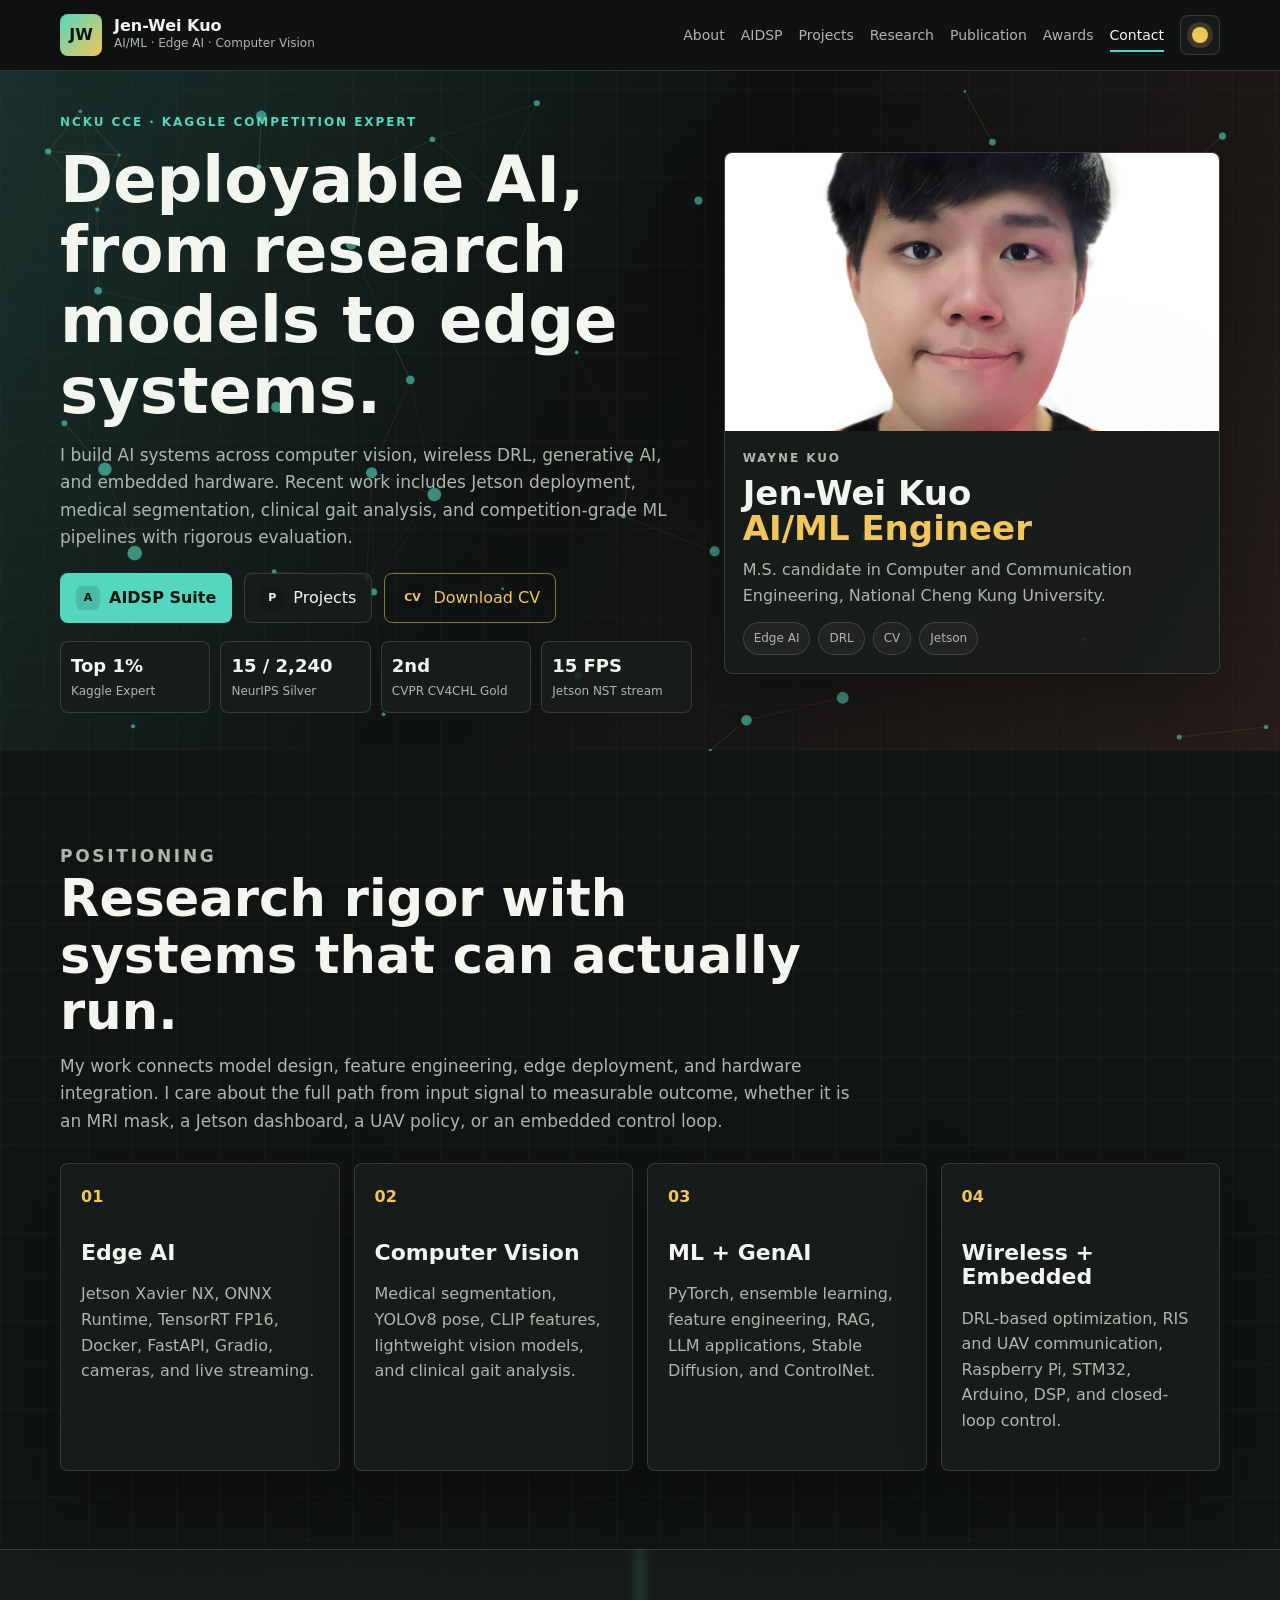
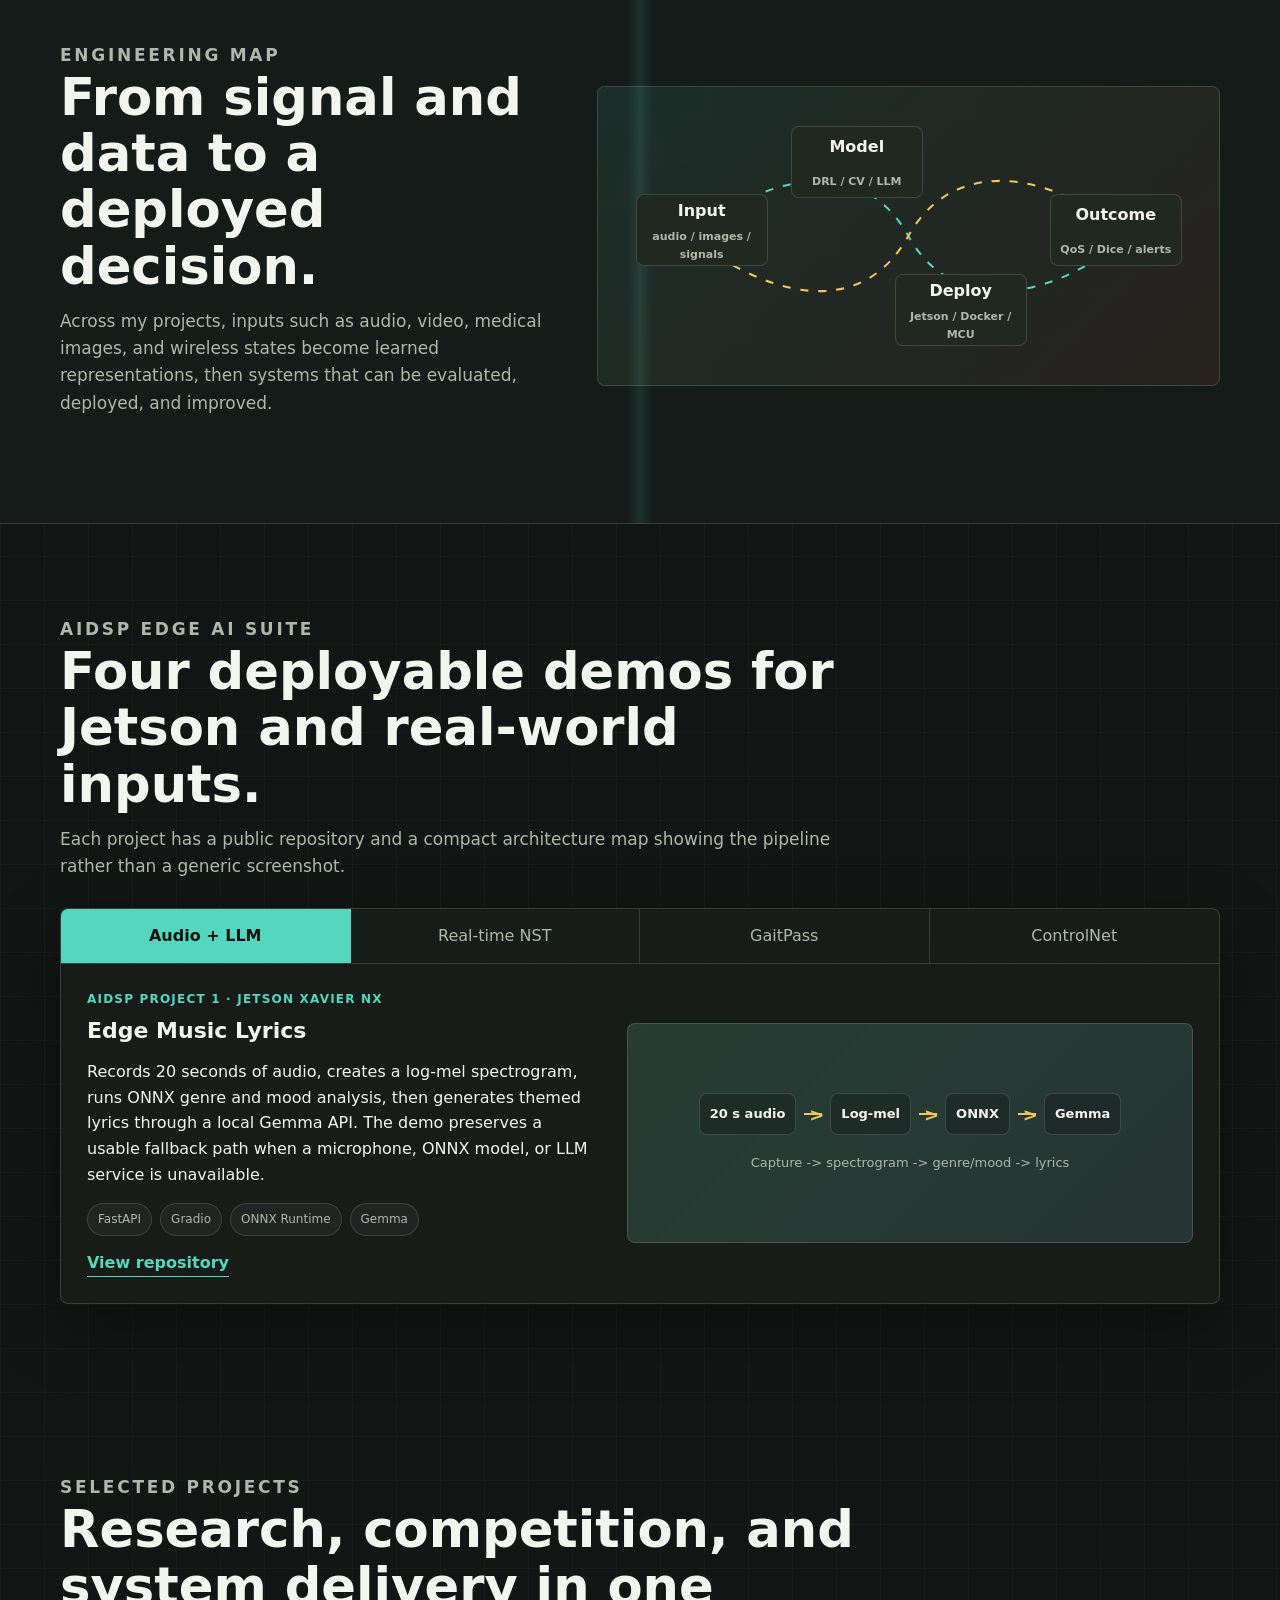
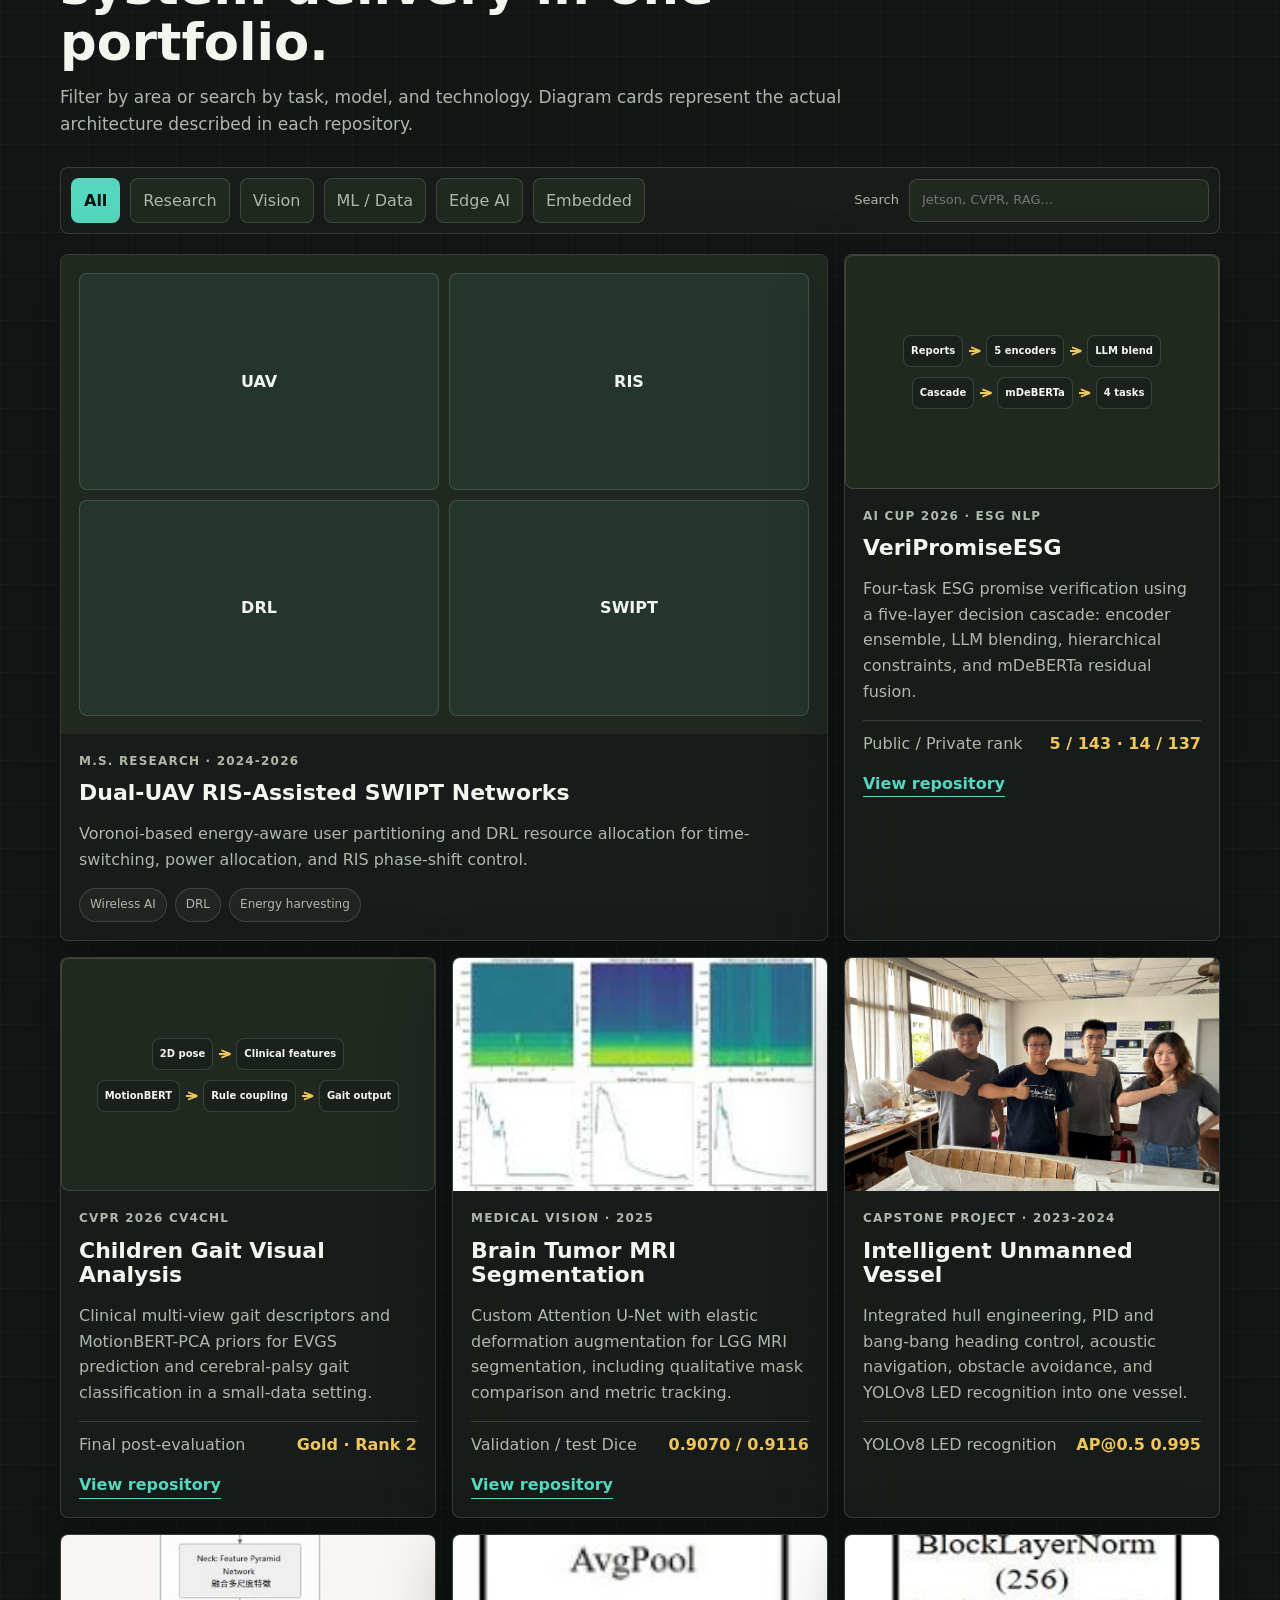
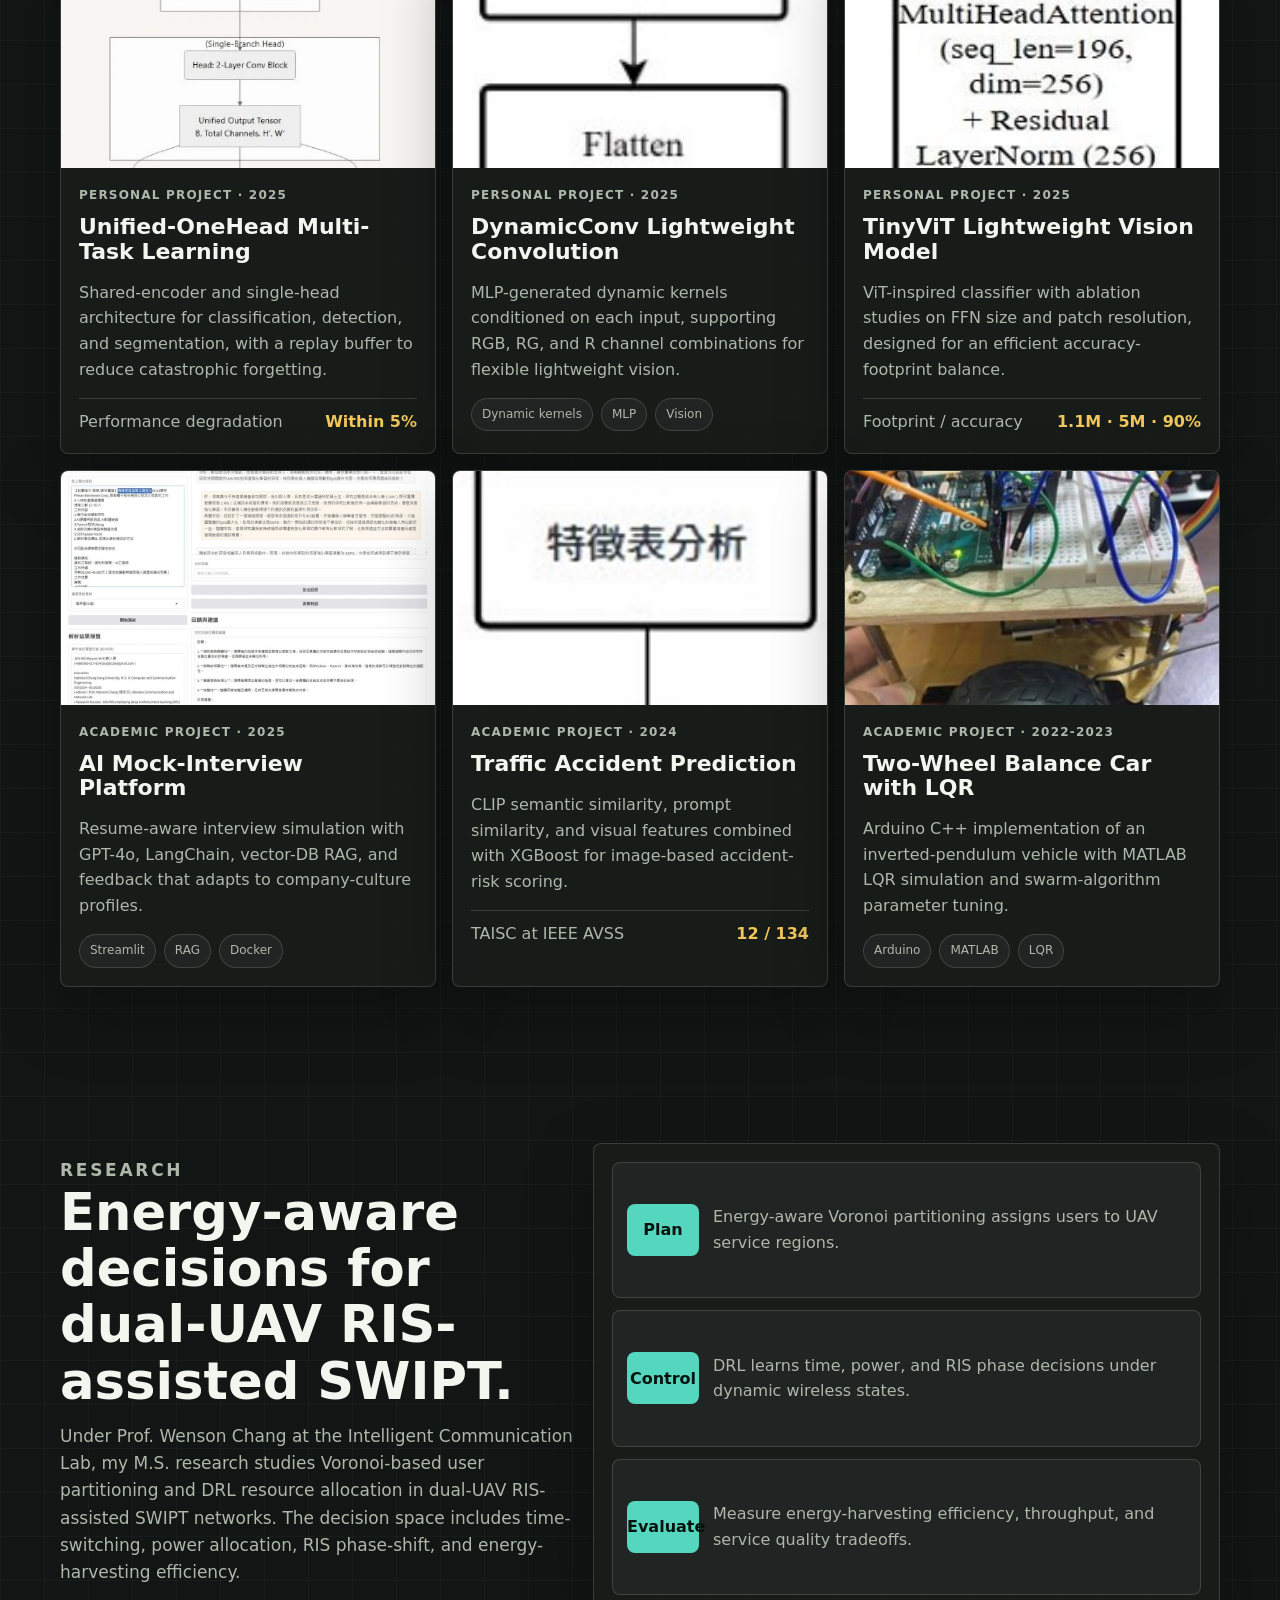
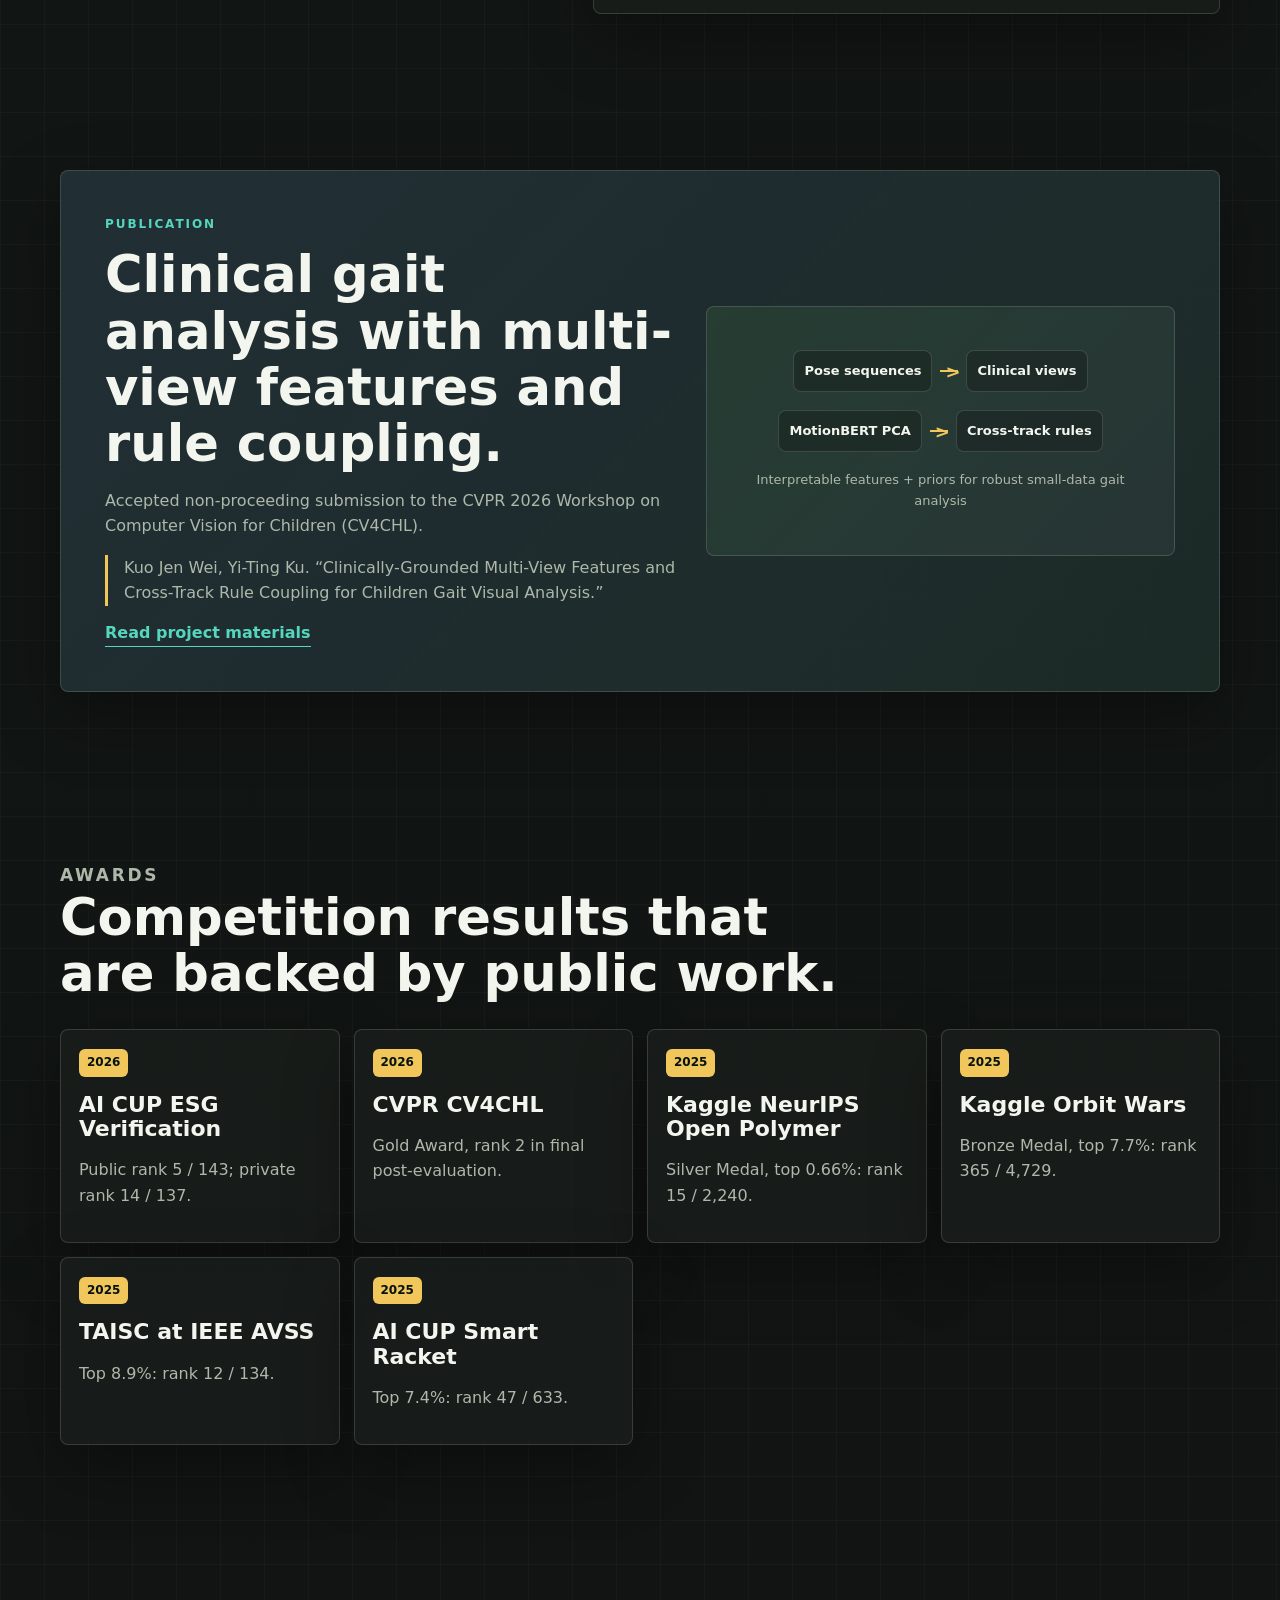
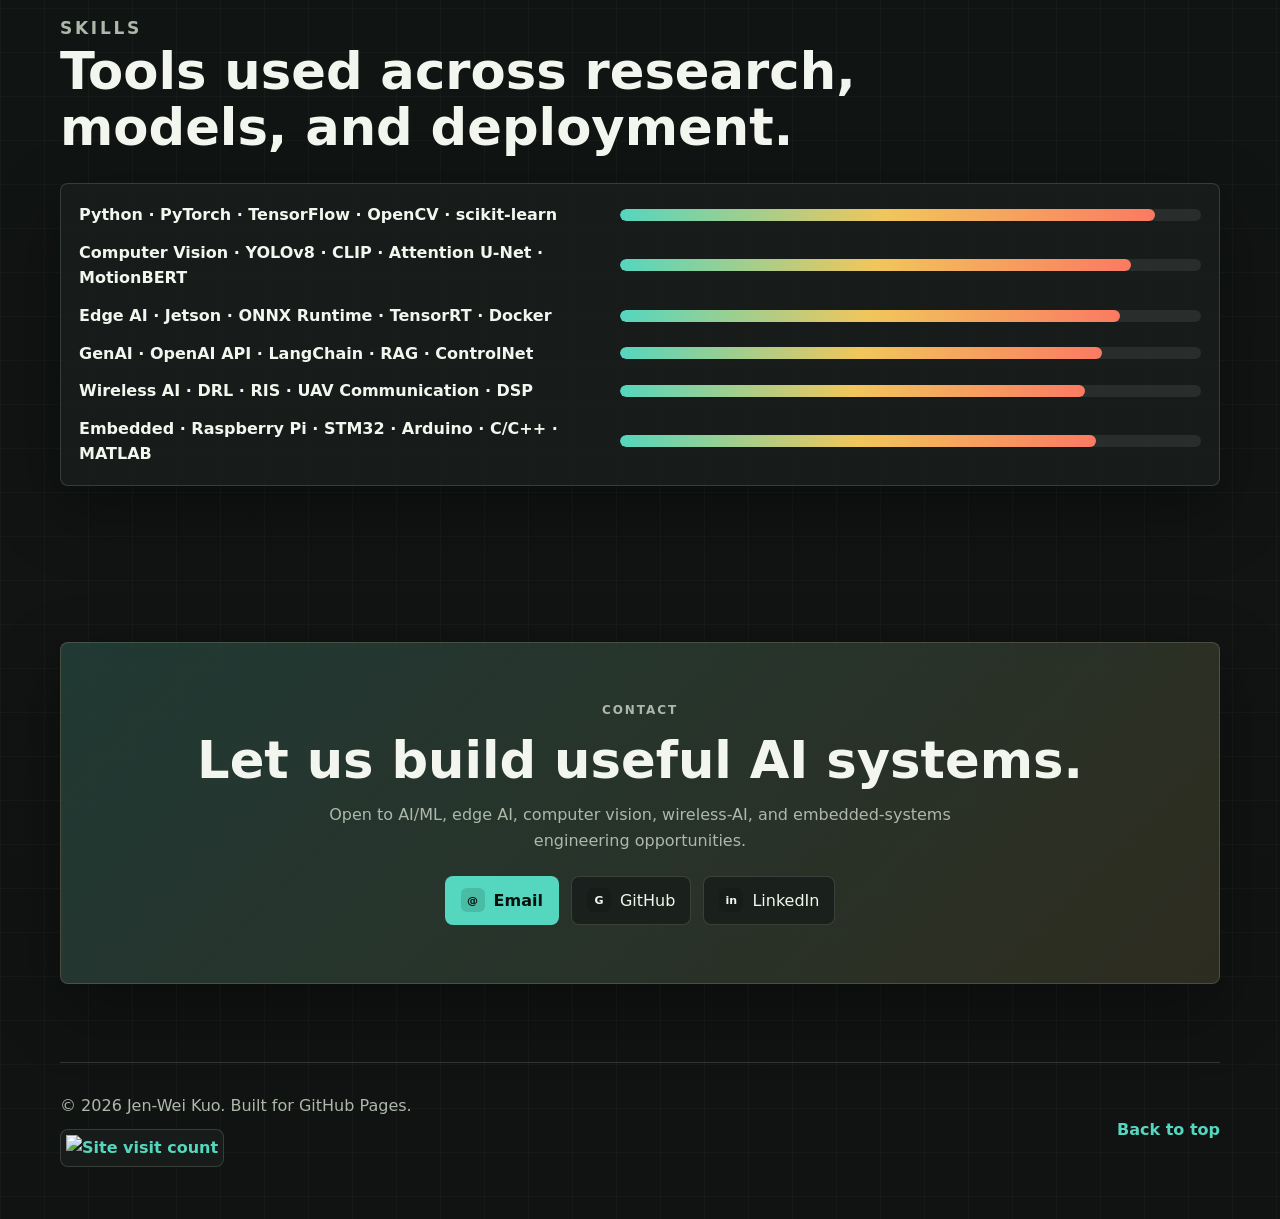
==== commit 0ff49c4e: "Showcase edge AI and competition work" ====
--- a/index.html
+++ b/index.html
@@ -3,19 +3,19 @@
 <head>
   <meta charset="utf-8" />
   <meta name="viewport" content="width=device-width, initial-scale=1" />
-  <title>Jen-Wei Kuo | AI/ML, Computer Vision & Embedded Systems</title>
-  <meta name="description" content="Jen-Wei Kuo portfolio: AI/ML, computer vision, wireless DRL research, embedded systems, and data-driven engineering." />
+  <title>Jen-Wei Kuo | AI/ML, Edge AI & Computer Vision</title>
+  <meta name="description" content="Jen-Wei Kuo portfolio: Kaggle Expert, AI/ML engineer, computer vision researcher, and edge AI developer across Jetson, wireless DRL, and embedded systems." />
   <meta name="author" content="Jen-Wei Kuo" />
   <meta name="theme-color" content="#101312" />
   <link rel="canonical" href="https://kwannn666.github.io/" />
-  <meta property="og:title" content="Jen-Wei Kuo | AI/ML & Computer Vision Portfolio" />
-  <meta property="og:description" content="Selected work in wireless DRL, vision models, embedded systems, and applied machine learning." />
+  <meta property="og:title" content="Jen-Wei Kuo | AI/ML, Edge AI & Computer Vision" />
+  <meta property="og:description" content="Kaggle Expert building deployable AI systems across edge AI, medical vision, wireless DRL, and embedded hardware." />
   <meta property="og:type" content="website" />
   <meta property="og:url" content="https://kwannn666.github.io/" />
   <meta property="og:image" content="https://kwannn666.github.io/assets/images/profile.jpg" />
   <meta name="twitter:card" content="summary_large_image" />
   <link rel="icon" href="assets/favicon.svg" type="image/svg+xml" />
-  <link rel="stylesheet" href="styles.css?v=20260710-cv-sync" />
+  <link rel="stylesheet" href="styles.css?v=20260710-ai-portfolio" />
   <script type="application/ld+json">
   {
     "@context": "https://schema.org",
@@ -25,8 +25,8 @@
     "url": "https://kwannn666.github.io/",
     "email": "mailto:jooj30136@gmail.com",
     "jobTitle": "AI/ML Engineer",
-    "alumniOf": { "@type": "CollegeOrUniversity", "name": "National Cheng Kung University" },
-    "knowsAbout": ["Machine Learning", "Computer Vision", "Wireless Communication", "Deep Reinforcement Learning", "Embedded Systems", "Generative AI"],
+    "affiliation": { "@type": "CollegeOrUniversity", "name": "National Cheng Kung University" },
+    "knowsAbout": ["Edge AI", "Computer Vision", "Deep Reinforcement Learning", "Wireless Communication", "Generative AI", "Embedded Systems"],
     "sameAs": ["https://github.com/Kwannn666", "https://www.linkedin.com/in/%E4%BA%BA%E7%91%8B-%E9%83%AD-89026a29a/"]
   }
   </script>
@@ -39,7 +39,7 @@
         <span class="brand-mark">JW</span>
         <span>
           <strong>Jen-Wei Kuo</strong>
-          <small>AI/ML · CV · Embedded Systems</small>
+          <small>AI/ML · Edge AI · Computer Vision</small>
         </span>
       </a>
       <button class="nav-toggle" aria-label="Open menu" aria-expanded="false">
@@ -47,10 +47,11 @@
       </button>
       <div class="nav-links">
         <a href="#about">About</a>
+        <a href="#aidsp">AIDSP</a>
         <a href="#projects">Projects</a>
         <a href="#research">Research</a>
+        <a href="#publication">Publication</a>
         <a href="#awards">Awards</a>
-        <a href="#skills">Skills</a>
         <a href="#contact">Contact</a>
         <button class="icon-btn" id="themeToggle" aria-label="Toggle theme">
           <span class="sun"></span>
@@ -64,23 +65,23 @@
       <canvas class="hero-canvas" id="systemsCanvas" aria-hidden="true"></canvas>
       <div class="hero-grid shell">
         <div class="hero-copy reveal">
-          <p class="eyebrow">NCKU CCE graduate · practical AI systems</p>
-          <h1>Turning models into reliable, measurable systems.</h1>
+          <p class="eyebrow">NCKU CCE · Kaggle Competition Expert</p>
+          <h1>Deployable AI, from research models to edge systems.</h1>
           <p class="hero-text">
-            I am an AI/ML engineer with a background in wireless communication research, computer vision,
-            and embedded integration. My work ranges from UAV-RIS decision-making and lightweight vision
-            models to RAG interview systems, autonomous vessels, and data-driven prediction.
+            I build AI systems across computer vision, wireless DRL, generative AI, and embedded hardware.
+            Recent work includes Jetson deployment, medical segmentation, clinical gait analysis, and
+            competition-grade ML pipelines with rigorous evaluation.
           </p>
           <div class="hero-actions">
-            <a class="btn primary" href="#projects"><span class="btn-icon">P</span>View Projects</a>
-            <a class="btn secondary" href="#research"><span class="btn-icon">R</span>Research</a>
+            <a class="btn primary" href="#aidsp"><span class="btn-icon">A</span>AIDSP Suite</a>
+            <a class="btn secondary" href="#projects"><span class="btn-icon">P</span>Projects</a>
             <a class="btn tertiary" href="assets/JenWei_Kuo_Resume.pdf" target="_blank" rel="noreferrer"><span class="btn-icon">CV</span>Download CV</a>
           </div>
           <div class="metric-strip" aria-label="Highlights">
-            <div><strong>1.1M</strong><span>TinyViT parameters</span></div>
-            <div><strong>5M</strong><span>TinyViT FLOPs</span></div>
-            <div><strong>Top 7.4%</strong><span>AI CUP smart racket</span></div>
-            <div><strong>11</strong><span>featured projects</span></div>
+            <div><strong>Top 1%</strong><span>Kaggle Expert</span></div>
+            <div><strong>15 / 2,240</strong><span>NeurIPS Silver</span></div>
+            <div><strong>2nd</strong><span>CVPR CV4CHL Gold</span></div>
+            <div><strong>15 FPS</strong><span>Jetson NST stream</span></div>
           </div>
         </div>
 
@@ -90,10 +91,10 @@
           </div>
           <div class="profile-summary">
             <p class="eyebrow">Wayne Kuo</p>
-            <h2>Jen-Wei Kuo<br><span>郭人瑋</span></h2>
-            <p>M.S., Computer and Communication Engineering, National Cheng Kung University, 2026.</p>
+            <h2>Jen-Wei Kuo<br><span>AI/ML Engineer</span></h2>
+            <p>M.S. candidate in Computer and Communication Engineering, National Cheng Kung University.</p>
             <div class="signal-row" aria-label="Core domains">
-              <span>Wireless DRL</span><span>Computer Vision</span><span>Python</span><span>Embedded</span>
+              <span>Edge AI</span><span>DRL</span><span>CV</span><span>Jetson</span>
             </div>
           </div>
         </aside>
@@ -103,33 +104,33 @@
     <section class="section shell" id="about">
       <div class="section-head reveal">
         <p class="eyebrow">Positioning</p>
-        <h2>Research depth with hands-on system building.</h2>
+        <h2>Research rigor with systems that can actually run.</h2>
         <p>
-          I enjoy work where algorithm choices meet real constraints. That includes model design and evaluation,
-          but also sensors, microcontrollers, deployment environments, data pipelines, and the clear communication
-          needed to make an engineering result useful.
+          My work connects model design, feature engineering, edge deployment, and hardware integration.
+          I care about the full path from input signal to measurable outcome, whether it is an MRI mask,
+          a Jetson dashboard, a UAV policy, or an embedded control loop.
         </p>
       </div>
       <div class="domain-grid">
         <article class="domain-card reveal">
           <span class="domain-code">01</span>
-          <h3>Wireless AI</h3>
-          <p>UAV-RIS research using deep reinforcement learning for path planning, QoS enhancement, and intelligent decision-making.</p>
+          <h3>Edge AI</h3>
+          <p>Jetson Xavier NX, ONNX Runtime, TensorRT FP16, Docker, FastAPI, Gradio, cameras, and live streaming.</p>
         </article>
         <article class="domain-card reveal">
           <span class="domain-code">02</span>
-          <h3>Vision Models</h3>
-          <p>Lightweight classification, detection, and segmentation models, plus image enhancement and CLIP-based feature engineering.</p>
+          <h3>Computer Vision</h3>
+          <p>Medical segmentation, YOLOv8 pose, CLIP features, lightweight vision models, and clinical gait analysis.</p>
         </article>
         <article class="domain-card reveal">
           <span class="domain-code">03</span>
-          <h3>Applied ML</h3>
-          <p>Random Forest, XGBoost, feature engineering, semantic retrieval, and LLM-powered interactive experiences.</p>
+          <h3>ML + GenAI</h3>
+          <p>PyTorch, ensemble learning, feature engineering, RAG, LLM applications, Stable Diffusion, and ControlNet.</p>
         </article>
         <article class="domain-card reveal">
           <span class="domain-code">04</span>
-          <h3>Embedded Systems</h3>
-          <p>Raspberry Pi, Arduino, STM32, control systems, acoustic navigation, image recognition, and electromechanical integration.</p>
+          <h3>Wireless + Embedded</h3>
+          <p>DRL-based optimization, RIS and UAV communication, Raspberry Pi, STM32, Arduino, DSP, and closed-loop control.</p>
         </article>
       </div>
     </section>
@@ -138,17 +139,17 @@
       <div class="shell system-layout">
         <div class="section-head reveal">
           <p class="eyebrow">Engineering Map</p>
-          <h2>From input and model to a working outcome.</h2>
+          <h2>From signal and data to a deployed decision.</h2>
           <p>
-            Across research and side projects, the recurring pattern is consistent: understand the signal or data,
-            build an appropriate model, integrate it into a usable system, and measure the result.
+            Across my projects, inputs such as audio, video, medical images, and wireless states become learned
+            representations, then systems that can be evaluated, deployed, and improved.
           </p>
         </div>
         <div class="system-visual reveal" aria-label="Animated engineering map">
-          <div class="system-node source">Input<br><small>sensors / images / data</small></div>
-          <div class="system-node model">Model<br><small>DRL / CV / ML</small></div>
-          <div class="system-node deploy">System<br><small>software / hardware</small></div>
-          <div class="system-node outcome">Outcome<br><small>QoS / accuracy / control</small></div>
+          <div class="system-node source">Input<br><small>audio / images / signals</small></div>
+          <div class="system-node model">Model<br><small>DRL / CV / LLM</small></div>
+          <div class="system-node deploy">Deploy<br><small>Jetson / Docker / MCU</small></div>
+          <div class="system-node outcome">Outcome<br><small>QoS / Dice / alerts</small></div>
           <svg viewBox="0 0 760 260" aria-hidden="true">
             <path class="flow-line line-a" d="M110 130 C230 40, 330 40, 380 130 S540 220, 650 130" />
             <path class="flow-line line-b" d="M110 130 C230 220, 330 220, 380 130 S540 40, 650 130" />
@@ -157,55 +158,71 @@
       </div>
     </section>
 
-    <section class="section shell" id="featured">
+    <section class="section shell" id="aidsp">
       <div class="section-head reveal">
-        <p class="eyebrow">Featured Work</p>
-        <h2>Models, applications, and systems that connect.</h2>
-        <p>Use the tabs to move through four representative projects. The full project collection below is filtered by domain.</p>
+        <p class="eyebrow">AIDSP Edge AI Suite</p>
+        <h2>Four deployable demos for Jetson and real-world inputs.</h2>
+        <p>Each project has a public repository and a compact architecture map showing the pipeline rather than a generic screenshot.</p>
       </div>
       <div class="showcase reveal">
-        <div class="showcase-tabs" role="tablist" aria-label="Featured project tabs">
-          <button class="showcase-tab active" data-panel="onehead" role="tab" aria-selected="true">Unified-OneHead</button>
-          <button class="showcase-tab" data-panel="tinyvit" role="tab" aria-selected="false">TinyViT</button>
-          <button class="showcase-tab" data-panel="interview" role="tab" aria-selected="false">AI Interview</button>
-          <button class="showcase-tab" data-panel="vessel" role="tab" aria-selected="false">Unmanned Vessel</button>
+        <div class="showcase-tabs" role="tablist" aria-label="AIDSP project tabs">
+          <button class="showcase-tab active" data-panel="music" role="tab" aria-selected="true">Audio + LLM</button>
+          <button class="showcase-tab" data-panel="nst" role="tab" aria-selected="false">Real-time NST</button>
+          <button class="showcase-tab" data-panel="gait" role="tab" aria-selected="false">GaitPass</button>
+          <button class="showcase-tab" data-panel="controlnet" role="tab" aria-selected="false">ControlNet</button>
         </div>
         <div class="showcase-body">
-          <article class="showcase-panel active" data-panel="onehead">
+          <article class="showcase-panel active" data-panel="music">
             <div>
-              <p class="project-kicker">Personal Project · 2025</p>
-              <h3>Unified-OneHead Multi-Task Learning</h3>
-              <p>A lightweight shared encoder and single output head for classification, detection, and segmentation. A replay buffer supports stage-wise training while keeping performance degradation within 5% across tasks.</p>
-              <div class="mini-stack"><span>PyTorch</span><span>Multi-task learning</span><span>Replay buffer</span><span>Vision</span></div>
-            </div>
-            <img class="showcase-image" src="assets/images/project3.jpg" alt="Unified-OneHead model architecture" />
+              <p class="project-kicker">AIDSP Project 1 · Jetson Xavier NX</p>
+              <h3>Edge Music Lyrics</h3>
+              <p>Records 20 seconds of audio, creates a log-mel spectrogram, runs ONNX genre and mood analysis, then generates themed lyrics through a local Gemma API. The demo preserves a usable fallback path when a microphone, ONNX model, or LLM service is unavailable.</p>
+              <div class="mini-stack"><span>FastAPI</span><span>Gradio</span><span>ONNX Runtime</span><span>Gemma</span></div>
+              <div class="project-links"><a href="https://github.com/Kwannn666/AIDSP-Project1-edge-music-lyrics" target="_blank" rel="noreferrer">View repository</a></div>
+            </div>
+            <div class="architecture-diagram" aria-label="Audio to lyrics architecture">
+              <div class="architecture-flow"><span>20 s audio</span><i></i><span>Log-mel</span><i></i><span>ONNX</span><i></i><span>Gemma</span></div>
+              <p>Capture -> spectrogram -> genre/mood -> lyrics</p>
+            </div>
           </article>
-          <article class="showcase-panel" data-panel="tinyvit">
+          <article class="showcase-panel" data-panel="nst">
             <div>
-              <p class="project-kicker">Personal Project · 2025</p>
-              <h3>TinyViT Lightweight Vision Model</h3>
-              <p>A ViT-inspired classifier built with 1.1M parameters and 5M FLOPs. Ablations on FFN size and patch resolution helped validate the efficiency of the architecture.</p>
-              <div class="mini-stack"><span>1.1M params</span><span>5M FLOPs</span><span>Transformer</span><span>Ablation study</span></div>
-            </div>
-            <img class="showcase-image" src="assets/images/project5.jpg" alt="TinyViT model architecture" />
+              <p class="project-kicker">AIDSP Project 2 · Real-time vision</p>
+              <h3>Neural Style Transfer Streaming</h3>
+              <p>A USB webcam pipeline that converts a PyTorch reference model to ONNX and TensorRT FP16, then serves style-switched video through a Flask MJPEG dashboard. End-to-end streaming reached 15 FPS on Jetson Xavier NX.</p>
+              <div class="mini-stack"><span>PyTorch</span><span>ONNX</span><span>TensorRT FP16</span><span>15 FPS</span></div>
+              <div class="project-links"><a href="https://github.com/Kwannn666/AIDSP-Project2-Real-Time-Neural-Style-Transfer" target="_blank" rel="noreferrer">View repository</a></div>
+            </div>
+            <div class="architecture-diagram" aria-label="Neural style transfer deployment architecture">
+              <div class="architecture-flow"><span>Webcam</span><i></i><span>ONNX</span><i></i><span>TensorRT</span><i></i><span>MJPEG</span></div>
+              <p>USB video -> FP16 inference -> style stream</p>
+            </div>
           </article>
-          <article class="showcase-panel" data-panel="interview">
+          <article class="showcase-panel" data-panel="gait">
             <div>
-              <p class="project-kicker">Academic Project · 2025</p>
-              <h3>Interactive Resume &amp; Interview System</h3>
-              <p>A mock-interview platform that reads resumes, adapts questions in real time, and gives structured feedback using the OpenAI API, LangChain, and vector search.</p>
-              <div class="mini-stack"><span>OpenAI API</span><span>LangChain</span><span>RAG</span><span>Vector database</span></div>
-            </div>
-            <img class="showcase-image" src="assets/images/project7.jpg" alt="AI mock interview platform interface" />
+              <p class="project-kicker">AIDSP Project 3 · Privacy-preserving access</p>
+              <h3>GaitPass Jetson</h3>
+              <p>A camera-based access-control prototype that detects people, tracks motion, builds gait descriptors, matches an enrolled gallery, and raises tailgating alerts. The runtime uses YOLOv8-pose with 17 keypoints and has an HOG fallback when model files are unavailable.</p>
+              <div class="mini-stack"><span>YOLOv8-pose</span><span>17 keypoints</span><span>Docker</span><span>Tailgating alerts</span></div>
+              <div class="project-links"><a href="https://github.com/Kwannn666/AIDSP-Project3-GaitPass" target="_blank" rel="noreferrer">View repository</a></div>
+            </div>
+            <div class="architecture-diagram" aria-label="Gait authentication architecture">
+              <div class="architecture-flow"><span>Camera</span><i></i><span>Pose</span><i></i><span>Gait ID</span><i></i><span>Alert</span></div>
+              <p>Detect -> track -> authenticate -> protect access</p>
+            </div>
           </article>
-          <article class="showcase-panel" data-panel="vessel">
+          <article class="showcase-panel" data-panel="controlnet">
             <div>
-              <p class="project-kicker">Capstone Project · 2023-2024</p>
-              <h3>Intelligent Unmanned Vessel</h3>
-              <p>A Raspberry Pi and Arduino vessel integrating autonomous navigation, acoustic source guidance, image recognition, and light-guided navigation from hull construction through electromechanical wiring.</p>
-              <div class="mini-stack"><span>Raspberry Pi</span><span>Arduino</span><span>Audio localization</span><span>YOLO</span></div>
-            </div>
-            <img class="showcase-image" src="assets/images/project10.jpg" alt="Intelligent unmanned vessel capstone team and hull prototype" />
+              <p class="project-kicker">AIDSP Project 4 · Controllable diffusion</p>
+              <h3>ControlNet Diffusion Studio</h3>
+              <p>A Gradio demo for Canny edge-to-image and sketch-to-image generation. The interface exposes steps, CFG scale, ControlNet weight, scheduler, seed, optional LoRA, and batch ablation logging, with a Jetson Xavier deployment guide.</p>
+              <div class="mini-stack"><span>Stable Diffusion</span><span>ControlNet</span><span>Gradio</span><span>Ablation study</span></div>
+              <div class="project-links"><a href="https://github.com/Kwannn666/AIDSP-Project4-ControlNet" target="_blank" rel="noreferrer">View repository</a></div>
+            </div>
+            <div class="architecture-diagram" aria-label="ControlNet diffusion architecture">
+              <div class="architecture-flow"><span>Sketch</span><i></i><span>Canny</span><i></i><span>ControlNet</span><i></i><span>Image</span></div>
+              <p>Structure + prompt -> controllable diffusion output</p>
+            </div>
           </article>
         </div>
       </div>
@@ -214,40 +231,87 @@
     <section class="section shell" id="projects">
       <div class="section-head reveal">
         <p class="eyebrow">Selected Projects</p>
-        <h2>Every project, paired with the right evidence.</h2>
-        <p>Images have been remapped to their actual project. Filter by area or search by model, task, or technology.</p>
+        <h2>Research, competition, and system delivery in one portfolio.</h2>
+        <p>Filter by area or search by task, model, and technology. Diagram cards represent the actual architecture described in each repository.</p>
       </div>
       <div class="toolbar reveal" role="toolbar" aria-label="Project filters">
         <button class="filter active" data-filter="all">All</button>
-        <button class="filter" data-filter="wireless">Wireless</button>
+        <button class="filter" data-filter="research">Research</button>
         <button class="filter" data-filter="vision">Vision</button>
         <button class="filter" data-filter="ml">ML / Data</button>
+        <button class="filter" data-filter="edge">Edge AI</button>
         <button class="filter" data-filter="embedded">Embedded</button>
-        <button class="filter" data-filter="systems">Systems</button>
         <label class="search-label">
           <span>Search</span>
-          <input id="projectSearch" type="search" placeholder="UAV, TinyViT, RAG..." />
+          <input id="projectSearch" type="search" placeholder="Jetson, CVPR, RAG..." />
         </label>
       </div>
       <div class="project-grid" id="projectGrid">
-        <article class="project-card reveal highlight" data-tags="wireless drl research uav ris qos communication">
-          <div class="project-media thesis-media" aria-hidden="true">
-            <span>UAV</span><span>RIS</span><span>DRL</span><span>QoS</span>
-          </div>
+        <article class="project-card reveal highlight" data-tags="research wireless drl uav ris swipt optimization communication">
+          <div class="project-media thesis-media" aria-hidden="true"><span>UAV</span><span>RIS</span><span>DRL</span><span>SWIPT</span></div>
           <div class="project-card-body">
             <p class="project-kicker">M.S. Research · 2024-2026</p>
-            <h3>UAV-RIS with Deep Reinforcement Learning</h3>
-            <p>Research on UAV-RIS path planning and QoS enhancement for stronger UAV performance and intelligent decision-making in wireless communication environments.</p>
-            <div class="mini-stack"><span>Wireless networks</span><span>RIS</span><span>DRL</span><span>Path planning</span></div>
-          </div>
-        </article>
-
-        <article class="project-card reveal" data-tags="vision ml systems multitask classification detection segmentation">
+            <h3>Dual-UAV RIS-Assisted SWIPT Networks</h3>
+            <p>Voronoi-based energy-aware user partitioning and DRL resource allocation for time-switching, power allocation, and RIS phase-shift control.</p>
+            <div class="mini-stack"><span>Wireless AI</span><span>DRL</span><span>Energy harvesting</span></div>
+          </div>
+        </article>
+
+        <article class="project-card reveal" data-tags="ml data competition nlp esg ensemble llm mdeberta">
+          <div class="project-media architecture-diagram compact" aria-label="ESG verification system architecture">
+            <div class="architecture-flow"><span>Reports</span><i></i><span>5 encoders</span><i></i><span>LLM blend</span></div>
+            <div class="architecture-flow"><span>Cascade</span><i></i><span>mDeBERTa</span><i></i><span>4 tasks</span></div>
+          </div>
+          <div class="project-card-body">
+            <p class="project-kicker">AI CUP 2026 · ESG NLP</p>
+            <h3>VeriPromiseESG</h3>
+            <p>Four-task ESG promise verification using a five-layer decision cascade: encoder ensemble, LLM blending, hierarchical constraints, and mDeBERTa residual fusion.</p>
+            <div class="outcome-row"><span>Public / Private rank</span><strong>5 / 143 · 14 / 137</strong></div>
+            <div class="project-links"><a href="https://github.com/Kwannn666/TEAM_10365_ESG-VeriPromiseESG" target="_blank" rel="noreferrer">View repository</a></div>
+          </div>
+        </article>
+
+        <article class="project-card reveal" data-tags="vision research competition cvpr medical gait pose publication">
+          <div class="project-media architecture-diagram compact" aria-label="Children gait visual analysis architecture">
+            <div class="architecture-flow"><span>2D pose</span><i></i><span>Clinical features</span></div>
+            <div class="architecture-flow"><span>MotionBERT</span><i></i><span>Rule coupling</span><i></i><span>Gait output</span></div>
+          </div>
+          <div class="project-card-body">
+            <p class="project-kicker">CVPR 2026 CV4CHL</p>
+            <h3>Children Gait Visual Analysis</h3>
+            <p>Clinical multi-view gait descriptors and MotionBERT-PCA priors for EVGS prediction and cerebral-palsy gait classification in a small-data setting.</p>
+            <div class="outcome-row"><span>Final post-evaluation</span><strong>Gold · Rank 2</strong></div>
+            <div class="project-links"><a href="https://github.com/Kwannn666/CVPR-2026_CGC" target="_blank" rel="noreferrer">View repository</a></div>
+          </div>
+        </article>
+
+        <article class="project-card reveal" data-tags="vision medical segmentation attention unet mri">
+          <img src="assets/images/project1.jpg" alt="Brain tumor MRI segmentation outputs and training curves" />
+          <div class="project-card-body">
+            <p class="project-kicker">Medical Vision · 2025</p>
+            <h3>Brain Tumor MRI Segmentation</h3>
+            <p>Custom Attention U-Net with elastic deformation augmentation for LGG MRI segmentation, including qualitative mask comparison and metric tracking.</p>
+            <div class="outcome-row"><span>Validation / test Dice</span><strong>0.9070 / 0.9116</strong></div>
+            <div class="project-links"><a href="https://github.com/Kwannn666/tumor-seg-attention-unet" target="_blank" rel="noreferrer">View repository</a></div>
+          </div>
+        </article>
+
+        <article class="project-card reveal" data-tags="embedded edge vision audio vessel raspberry pi arduino yolo">
+          <img src="assets/images/project10.jpg" alt="Intelligent unmanned vessel capstone team and hull prototype" />
+          <div class="project-card-body">
+            <p class="project-kicker">Capstone Project · 2023-2024</p>
+            <h3>Intelligent Unmanned Vessel</h3>
+            <p>Integrated hull engineering, PID and bang-bang heading control, acoustic navigation, obstacle avoidance, and YOLOv8 LED recognition into one vessel.</p>
+            <div class="outcome-row"><span>YOLOv8 LED recognition</span><strong>AP@0.5 0.995</strong></div>
+          </div>
+        </article>
+
+        <article class="project-card reveal" data-tags="vision ml multitask classification detection segmentation">
           <img src="assets/images/project3.jpg" alt="Unified-OneHead multi-task model architecture" />
           <div class="project-card-body">
             <p class="project-kicker">Personal Project · 2025</p>
             <h3>Unified-OneHead Multi-Task Learning</h3>
-            <p>Shared encoder and one output head for classification, detection, and segmentation, with replay-buffer training to reduce catastrophic forgetting.</p>
+            <p>Shared-encoder and single-head architecture for classification, detection, and segmentation, with a replay buffer to reduce catastrophic forgetting.</p>
             <div class="outcome-row"><span>Performance degradation</span><strong>Within 5%</strong></div>
           </div>
         </article>
@@ -256,9 +320,9 @@
           <img src="assets/images/project4.jpg" alt="DynamicConv model workflow" />
           <div class="project-card-body">
             <p class="project-kicker">Personal Project · 2025</p>
-            <h3>DynamicConv for Lightweight Vision</h3>
-            <p>Dynamic convolution kernels generated by an MLP conditioned on each input, supporting RGB, RG, and R channel combinations.</p>
-            <div class="mini-stack"><span>Dynamic kernels</span><span>MLP</span><span>Lightweight vision</span></div>
+            <h3>DynamicConv Lightweight Convolution</h3>
+            <p>MLP-generated dynamic kernels conditioned on each input, supporting RGB, RG, and R channel combinations for flexible lightweight vision.</p>
+            <div class="mini-stack"><span>Dynamic kernels</span><span>MLP</span><span>Vision</span></div>
           </div>
         </article>
 
@@ -267,80 +331,38 @@
           <div class="project-card-body">
             <p class="project-kicker">Personal Project · 2025</p>
             <h3>TinyViT Lightweight Vision Model</h3>
-            <p>ViT-inspired design with a compact transformer and ablation studies on FFN size and patch resolution.</p>
-            <div class="outcome-row"><span>Model footprint</span><strong>1.1M params · 5M FLOPs</strong></div>
-          </div>
-        </article>
-
-        <article class="project-card reveal" data-tags="ml systems genai rag langchain openai interview">
-          <img src="assets/images/project7.jpg" alt="Interactive resume and mock interview system interface" />
+            <p>ViT-inspired classifier with ablation studies on FFN size and patch resolution, designed for an efficient accuracy-footprint balance.</p>
+            <div class="outcome-row"><span>Footprint / accuracy</span><strong>1.1M · 5M · 90%</strong></div>
+          </div>
+        </article>
+
+        <article class="project-card reveal" data-tags="ml edge genai rag langchain openai interview docker">
+          <img src="assets/images/project7.jpg" alt="AI mock interview platform interface" />
           <div class="project-card-body">
             <p class="project-kicker">Academic Project · 2025</p>
-            <h3>Interactive Resume &amp; Interview System</h3>
-            <p>Resume-aware interview simulation with adaptive Q&amp;A, RAG retrieval, and feedback that accounts for company-culture profiles.</p>
-            <div class="mini-stack"><span>OpenAI API</span><span>LangChain</span><span>Vector DB</span></div>
-          </div>
-        </article>
-
-        <article class="project-card reveal" data-tags="vision ml data clip xgboost traffic accident competition">
+            <h3>AI Mock-Interview Platform</h3>
+            <p>Resume-aware interview simulation with GPT-4o, LangChain, vector-DB RAG, and feedback that adapts to company-culture profiles.</p>
+            <div class="mini-stack"><span>Streamlit</span><span>RAG</span><span>Docker</span></div>
+          </div>
+        </article>
+
+        <article class="project-card reveal" data-tags="vision ml data clip xgboost traffic competition">
           <img src="assets/images/project8.jpg" alt="Traffic accident prediction model workflow using CLIP features and XGBoost" />
           <div class="project-card-body">
             <p class="project-kicker">Academic Project · 2024</p>
             <h3>Traffic Accident Prediction</h3>
-            <p>Combined CLIP semantic similarity, prompt similarity, and visual features with XGBoost to estimate traffic-accident risk.</p>
-            <div class="outcome-row"><span>TAISC at IEEE AVSS 2025</span><strong>12 / 130</strong></div>
-          </div>
-        </article>
-
-        <article class="project-card reveal" data-tags="ml data competition kaggle mlb random forest feature engineering">
-          <img src="assets/images/project6.jpg" alt="MLB game prediction feature engineering comparison" />
-          <div class="project-card-body">
-            <p class="project-kicker">Kaggle Competition · 2024</p>
-            <h3>MLB Game Prediction</h3>
-            <p>Led data preprocessing and feature engineering, then implemented and optimized Random Forest models for game prediction.</p>
-            <div class="outcome-row"><span>Community competition</span><strong>19 / 142</strong></div>
-          </div>
-        </article>
-
-        <article class="project-card reveal" data-tags="embedded systems robotics vessel raspberry pi arduino vision audio">
-          <img src="assets/images/project10.jpg" alt="Intelligent unmanned vessel capstone team and hull prototype" />
-          <div class="project-card-body">
-            <p class="project-kicker">Capstone Project · 2023-2024</p>
-            <h3>Intelligent Unmanned Vessel</h3>
-            <p>Designed and built a vessel with autonomous navigation, sound-source guidance, image recognition, and light-guided navigation.</p>
-            <div class="mini-stack"><span>Raspberry Pi</span><span>Arduino</span><span>System integration</span></div>
-          </div>
-        </article>
-
-        <article class="project-card reveal" data-tags="embedded systems control lqr arduino matlab robotics">
+            <p>CLIP semantic similarity, prompt similarity, and visual features combined with XGBoost for image-based accident-risk scoring.</p>
+            <div class="outcome-row"><span>TAISC at IEEE AVSS</span><strong>12 / 134</strong></div>
+          </div>
+        </article>
+
+        <article class="project-card reveal" data-tags="embedded control lqr arduino matlab robotics">
           <img src="assets/images/project9.jpg" alt="Arduino two-wheel balance car prototype" />
           <div class="project-card-body">
             <p class="project-kicker">Academic Project · 2022-2023</p>
             <h3>Two-Wheel Balance Car with LQR</h3>
-            <p>Implemented an Arduino inverted-pendulum vehicle using an LQR controller, MATLAB simulation, and swarm-based parameter tuning.</p>
-            <div class="mini-stack"><span>Arduino C++</span><span>MATLAB</span><span>LQR</span></div>
-          </div>
-        </article>
-
-        <article class="project-card reveal" data-tags="vision image processing yolo matlab recognition">
-          <img src="assets/images/project2.jpg" alt="Image enhancement and nail-edge detection results" />
-          <div class="project-card-body">
-            <p class="project-kicker">Personal Project · 2021</p>
-            <h3>Image Processing &amp; YOLO Recognition</h3>
-            <p>Worked on digit recognition, image enhancement, and MATLAB nail-edge detection to sustain accuracy under varied lighting conditions.</p>
-            <div class="mini-stack"><span>Image enhancement</span><span>MATLAB</span><span>Detection</span></div>
-          </div>
-        </article>
-
-        <article class="project-card reveal" data-tags="embedded systems audio dsp speech sound source identification python">
-          <div class="project-media thesis-media" aria-hidden="true">
-            <span>Audio</span><span>Denoise</span><span>Correlation</span><span>Speech</span>
-          </div>
-          <div class="project-card-body">
-            <p class="project-kicker">Personal Project · 2023</p>
-            <h3>Sound Source Identification</h3>
-            <p>Built Python noise-reduction methods using Wiener filtering and LogMMSE, then used cross-correlation matching and speech models for voice recognition.</p>
-            <div class="mini-stack"><span>Python</span><span>DSP</span><span>LogMMSE</span></div>
+            <p>Arduino C++ implementation of an inverted-pendulum vehicle with MATLAB LQR simulation and swarm-algorithm parameter tuning.</p>
+            <div class="mini-stack"><span>Arduino</span><span>MATLAB</span><span>LQR</span></div>
           </div>
         </article>
       </div>
@@ -350,17 +372,34 @@
       <div class="research-grid">
         <div class="section-head reveal">
           <p class="eyebrow">Research</p>
-          <h2>Improving UAV communication decisions with DRL.</h2>
+          <h2>Energy-aware decisions for dual-UAV RIS-assisted SWIPT.</h2>
           <p>
-            Under Prof. Wenson Chang at the Wireless Communication and Network Lab, my M.S. research focused on
-            UAV-RIS systems. The work explores how deep reinforcement learning can improve path planning, QoS,
-            and intelligent decision-making in wireless communication environments.
+            Under Prof. Wenson Chang at the Intelligent Communication Lab, my M.S. research studies
+            Voronoi-based user partitioning and DRL resource allocation in dual-UAV RIS-assisted SWIPT networks.
+            The decision space includes time-switching, power allocation, RIS phase-shift, and energy-harvesting efficiency.
           </p>
         </div>
         <div class="research-panel reveal">
-          <div class="research-step"><span>UAV</span><p>Model aerial mobility and path-planning choices in a wireless environment.</p></div>
-          <div class="research-step"><span>RIS</span><p>Study reconfigurable intelligent surface support for more capable communication links.</p></div>
-          <div class="research-step"><span>DRL</span><p>Learn decision policies that target QoS improvement and stronger system performance.</p></div>
+          <div class="research-step"><span>Plan</span><p>Energy-aware Voronoi partitioning assigns users to UAV service regions.</p></div>
+          <div class="research-step"><span>Control</span><p>DRL learns time, power, and RIS phase decisions under dynamic wireless states.</p></div>
+          <div class="research-step"><span>Evaluate</span><p>Measure energy-harvesting efficiency, throughput, and service quality tradeoffs.</p></div>
+        </div>
+      </div>
+    </section>
+
+    <section class="section shell" id="publication">
+      <div class="publication-panel reveal">
+        <div>
+          <p class="eyebrow">Publication</p>
+          <h2>Clinical gait analysis with multi-view features and rule coupling.</h2>
+          <p>Accepted non-proceeding submission to the CVPR 2026 Workshop on Computer Vision for Children (CV4CHL).</p>
+          <p class="citation">Kuo Jen Wei, Yi-Ting Ku. “Clinically-Grounded Multi-View Features and Cross-Track Rule Coupling for Children Gait Visual Analysis.”</p>
+          <div class="project-links"><a href="https://github.com/Kwannn666/CVPR-2026_CGC" target="_blank" rel="noreferrer">Read project materials</a></div>
+        </div>
+        <div class="architecture-diagram publication-diagram" aria-label="Publication method overview">
+          <div class="architecture-flow"><span>Pose sequences</span><i></i><span>Clinical views</span></div>
+          <div class="architecture-flow"><span>MotionBERT PCA</span><i></i><span>Cross-track rules</span></div>
+          <p>Interpretable features + priors for robust small-data gait analysis</p>
         </div>
       </div>
     </section>
@@ -368,28 +407,30 @@
     <section class="section shell" id="awards">
       <div class="section-head reveal">
         <p class="eyebrow">Awards</p>
-        <h2>Competition results from the latest CV.</h2>
+        <h2>Competition results that are backed by public work.</h2>
       </div>
       <div class="award-timeline">
-        <article class="award-item reveal"><span>2025</span><h3>AI CUP Smart Racket Data</h3><p>Top 7.4%, rank 47 of 633 teams.</p></article>
-        <article class="award-item reveal"><span>2025</span><h3>TAISC at IEEE AVSS</h3><p>Top 9.2%, rank 12 of 130 for traffic accident classification.</p></article>
-        <article class="award-item reveal"><span>2024</span><h3>Kaggle Community Prediction</h3><p>Top 13%, rank 19 of 142 for MLB data prediction.</p></article>
-        <article class="award-item reveal"><span>2025</span><h3>Sinopac AI GO</h3><p>Top 13.9%, rank 121 of 868 in financial forecasting.</p></article>
+        <article class="award-item reveal"><span>2026</span><h3>AI CUP ESG Verification</h3><p>Public rank 5 / 143; private rank 14 / 137.</p></article>
+        <article class="award-item reveal"><span>2026</span><h3>CVPR CV4CHL</h3><p>Gold Award, rank 2 in final post-evaluation.</p></article>
+        <article class="award-item reveal"><span>2025</span><h3>Kaggle NeurIPS Open Polymer</h3><p>Silver Medal, top 0.66%: rank 15 / 2,240.</p></article>
+        <article class="award-item reveal"><span>2025</span><h3>Kaggle Orbit Wars</h3><p>Bronze Medal, top 7.7%: rank 365 / 4,729.</p></article>
+        <article class="award-item reveal"><span>2025</span><h3>TAISC at IEEE AVSS</h3><p>Top 8.9%: rank 12 / 134.</p></article>
+        <article class="award-item reveal"><span>2025</span><h3>AI CUP Smart Racket</h3><p>Top 7.4%: rank 47 / 633.</p></article>
       </div>
     </section>
 
     <section class="section shell" id="skills">
       <div class="section-head reveal">
         <p class="eyebrow">Skills</p>
-        <h2>Tools used across research and delivery.</h2>
+        <h2>Tools used across research, models, and deployment.</h2>
       </div>
       <div class="skill-bars reveal">
-        <div class="skill-row" data-level="92"><span>Python · PyTorch · OpenCV · TensorFlow · scikit-learn</span><i></i></div>
-        <div class="skill-row" data-level="86"><span>Computer Vision · Image Processing · YOLO · CLIP</span><i></i></div>
-        <div class="skill-row" data-level="83"><span>ML · Random Forest · XGBoost · Feature Engineering</span><i></i></div>
-        <div class="skill-row" data-level="80"><span>Wireless Communication · UAV-RIS · DRL</span><i></i></div>
-        <div class="skill-row" data-level="82"><span>Embedded · Arduino · Raspberry Pi · STM32 · C/C++</span><i></i></div>
-        <div class="skill-row" data-level="76"><span>MATLAB · Docker · Linux · FORTRAN</span><i></i></div>
+        <div class="skill-row" data-level="92"><span>Python · PyTorch · TensorFlow · OpenCV · scikit-learn</span><i></i></div>
+        <div class="skill-row" data-level="88"><span>Computer Vision · YOLOv8 · CLIP · Attention U-Net · MotionBERT</span><i></i></div>
+        <div class="skill-row" data-level="86"><span>Edge AI · Jetson · ONNX Runtime · TensorRT · Docker</span><i></i></div>
+        <div class="skill-row" data-level="83"><span>GenAI · OpenAI API · LangChain · RAG · ControlNet</span><i></i></div>
+        <div class="skill-row" data-level="80"><span>Wireless AI · DRL · RIS · UAV Communication · DSP</span><i></i></div>
+        <div class="skill-row" data-level="82"><span>Embedded · Raspberry Pi · STM32 · Arduino · C/C++ · MATLAB</span><i></i></div>
       </div>
     </section>
 
@@ -397,7 +438,7 @@
       <div class="contact-panel reveal">
         <p class="eyebrow">Contact</p>
         <h2>Let us build useful AI systems.</h2>
-        <p>Open to AI/ML, computer vision, embedded-systems, and wireless-AI engineering opportunities.</p>
+        <p>Open to AI/ML, edge AI, computer vision, wireless-AI, and embedded-systems engineering opportunities.</p>
         <div class="contact-actions">
           <a class="btn primary" href="mailto:jooj30136@gmail.com"><span class="btn-icon">@</span>Email</a>
           <a class="btn secondary" href="https://github.com/Kwannn666" target="_blank" rel="noreferrer"><span class="btn-icon">G</span>GitHub</a>
@@ -417,6 +458,6 @@
     <a href="#top">Back to top</a>
   </footer>
 
-  <script src="script.js?v=20260710-cv-sync"></script>
+  <script src="script.js?v=20260710-ai-portfolio"></script>
 </body>
 </html>
--- a/styles.css
+++ b/styles.css
@@ -245,6 +245,7 @@
 .showcase,
 .project-card,
 .research-panel,
+.publication-panel,
 .award-item,
 .skill-bars,
 .contact-panel {
@@ -396,6 +397,73 @@
   border-radius: var(--radius);
   background: var(--surface-strong);
 }
+.architecture-diagram {
+  min-height: 220px;
+  display: grid;
+  align-content: center;
+  gap: 18px;
+  padding: 22px;
+  border: 1px solid var(--line);
+  border-radius: var(--radius);
+  background:
+    linear-gradient(135deg, rgba(85,214,190,.12), rgba(102,184,255,.09)),
+    var(--surface-strong);
+}
+.architecture-flow {
+  display: flex;
+  flex-wrap: wrap;
+  align-items: center;
+  justify-content: center;
+  gap: 8px;
+}
+.architecture-flow span {
+  display: grid;
+  min-height: 42px;
+  place-items: center;
+  padding: 7px 10px;
+  border: 1px solid var(--line);
+  border-radius: var(--radius);
+  background: rgba(16,19,18,.34);
+  color: var(--text);
+  font-size: 13px;
+  font-weight: 900;
+  text-align: center;
+}
+.architecture-flow i {
+  width: 18px;
+  height: 2px;
+  background: var(--brand-2);
+  position: relative;
+}
+.architecture-flow i::after {
+  content: ">";
+  position: absolute;
+  right: -2px;
+  top: -12px;
+  color: var(--brand-2);
+  font-size: 18px;
+  font-style: normal;
+  font-weight: 900;
+}
+.architecture-diagram p {
+  margin: 0;
+  color: var(--muted);
+  font-size: 13px;
+  text-align: center;
+}
+.project-media.architecture-diagram {
+  min-height: 0;
+  gap: 10px;
+  padding: 14px;
+}
+.compact .architecture-flow { gap: 6px; }
+.compact .architecture-flow span {
+  min-height: 32px;
+  padding: 5px 7px;
+  font-size: 10px;
+}
+.compact .architecture-flow i { width: 11px; }
+.compact .architecture-flow i::after { top: -11px; font-size: 15px; }
 .project-kicker {
   margin: 0 0 10px;
   color: var(--brand);
@@ -617,6 +685,24 @@
 }
 .research-step p { margin: 0; }
 
+.publication-panel {
+  display: grid;
+  grid-template-columns: minmax(0, 1.1fr) minmax(300px, .9fr);
+  gap: 28px;
+  align-items: center;
+  padding: clamp(24px, 4vw, 44px);
+  background:
+    linear-gradient(135deg, rgba(102,184,255,.12), rgba(85,214,190,.08)),
+    var(--surface);
+}
+.publication-panel p:not(.eyebrow) { color: var(--muted); }
+.citation {
+  margin: 16px 0 0;
+  padding-left: 16px;
+  border-left: 3px solid var(--brand-2);
+}
+.publication-diagram { min-height: 250px; }
+
 .award-timeline {
   display: grid;
   grid-template-columns: repeat(4, minmax(0, 1fr));
@@ -714,7 +800,8 @@
   .project-card.highlight { grid-column: span 1; }
   .hero-grid,
   .system-layout,
-  .research-grid { grid-template-columns: 1fr; }
+  .research-grid,
+  .publication-panel { grid-template-columns: 1fr; }
 }
 
 @media (max-width: 760px) {
@@ -765,6 +852,7 @@
   .award-timeline,
   .skill-row { grid-template-columns: 1fr; }
   .showcase-panel { grid-template-columns: 1fr; padding: 18px; }
+  .architecture-diagram { min-height: 190px; padding: 16px; }
   .toolbar { align-items: stretch; }
   .search-label { width: 100%; margin-left: 0; justify-content: space-between; }
   .search-label input { width: 100%; }
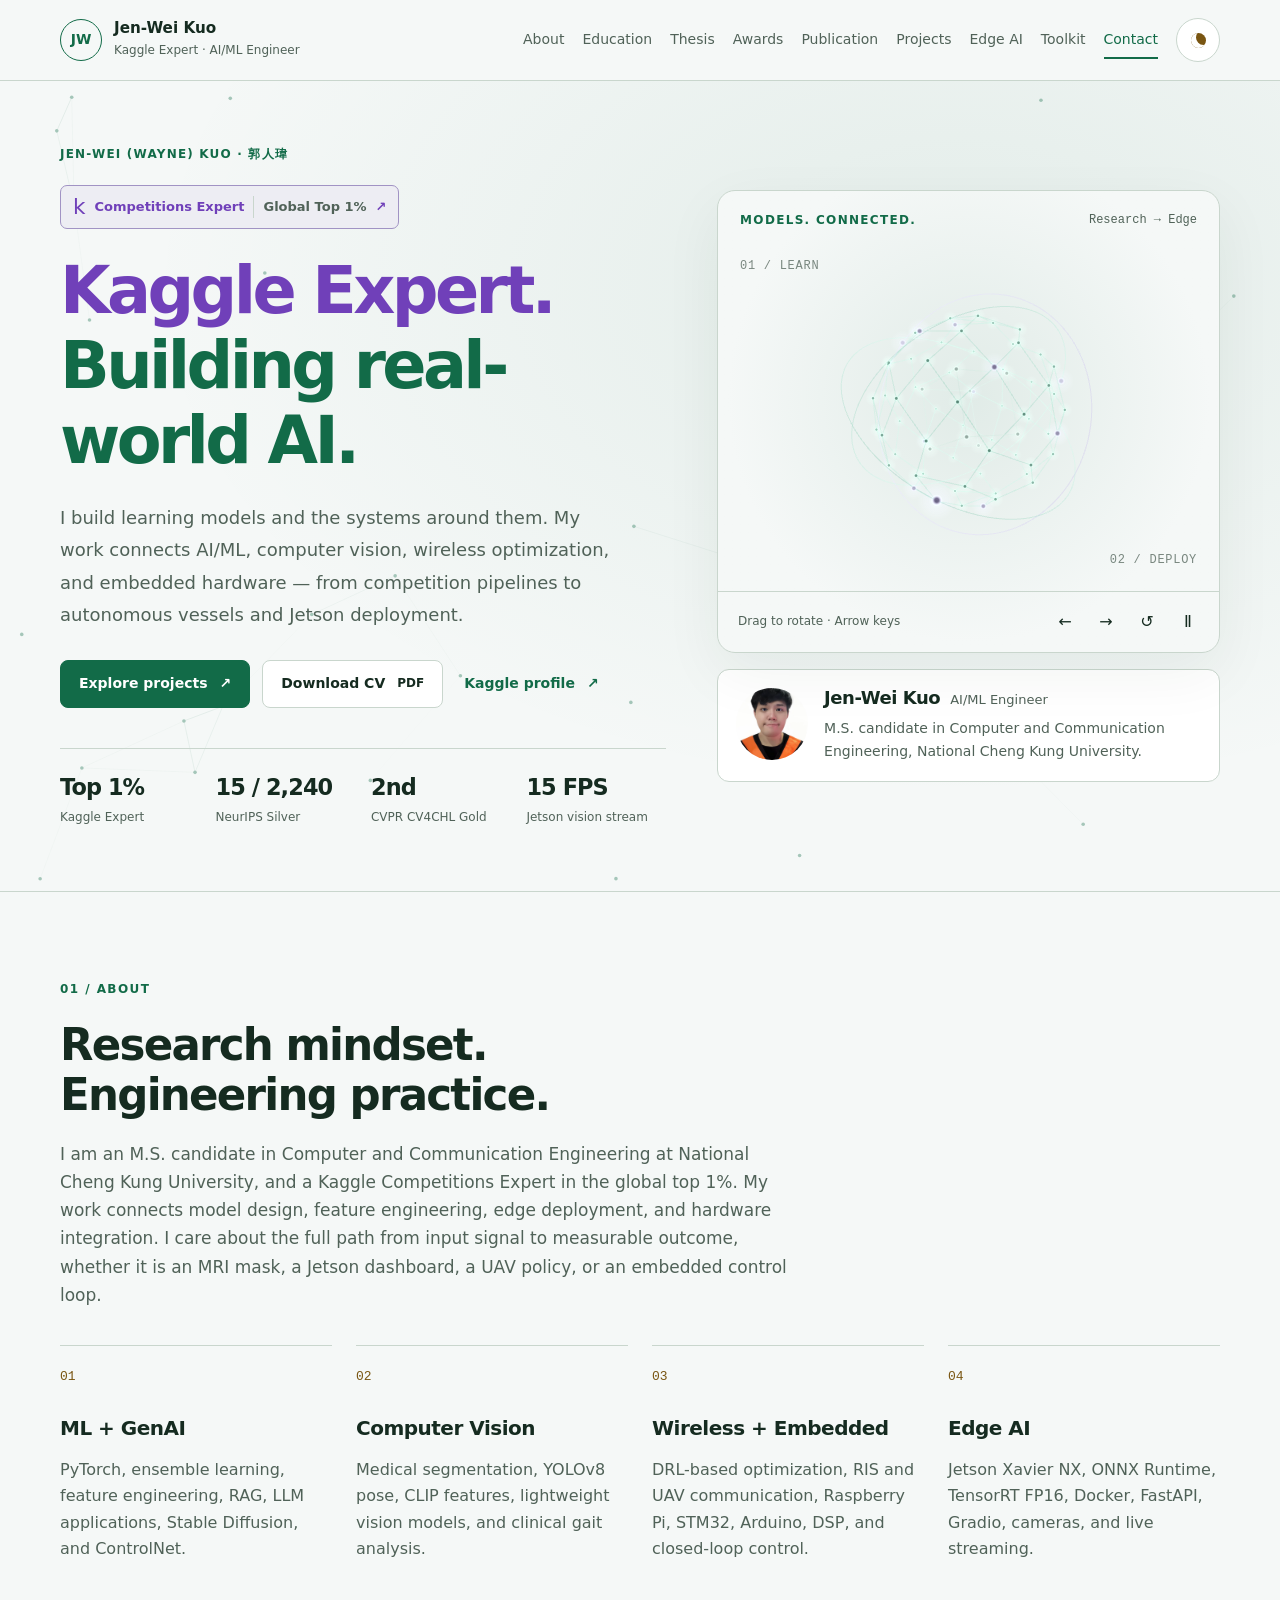
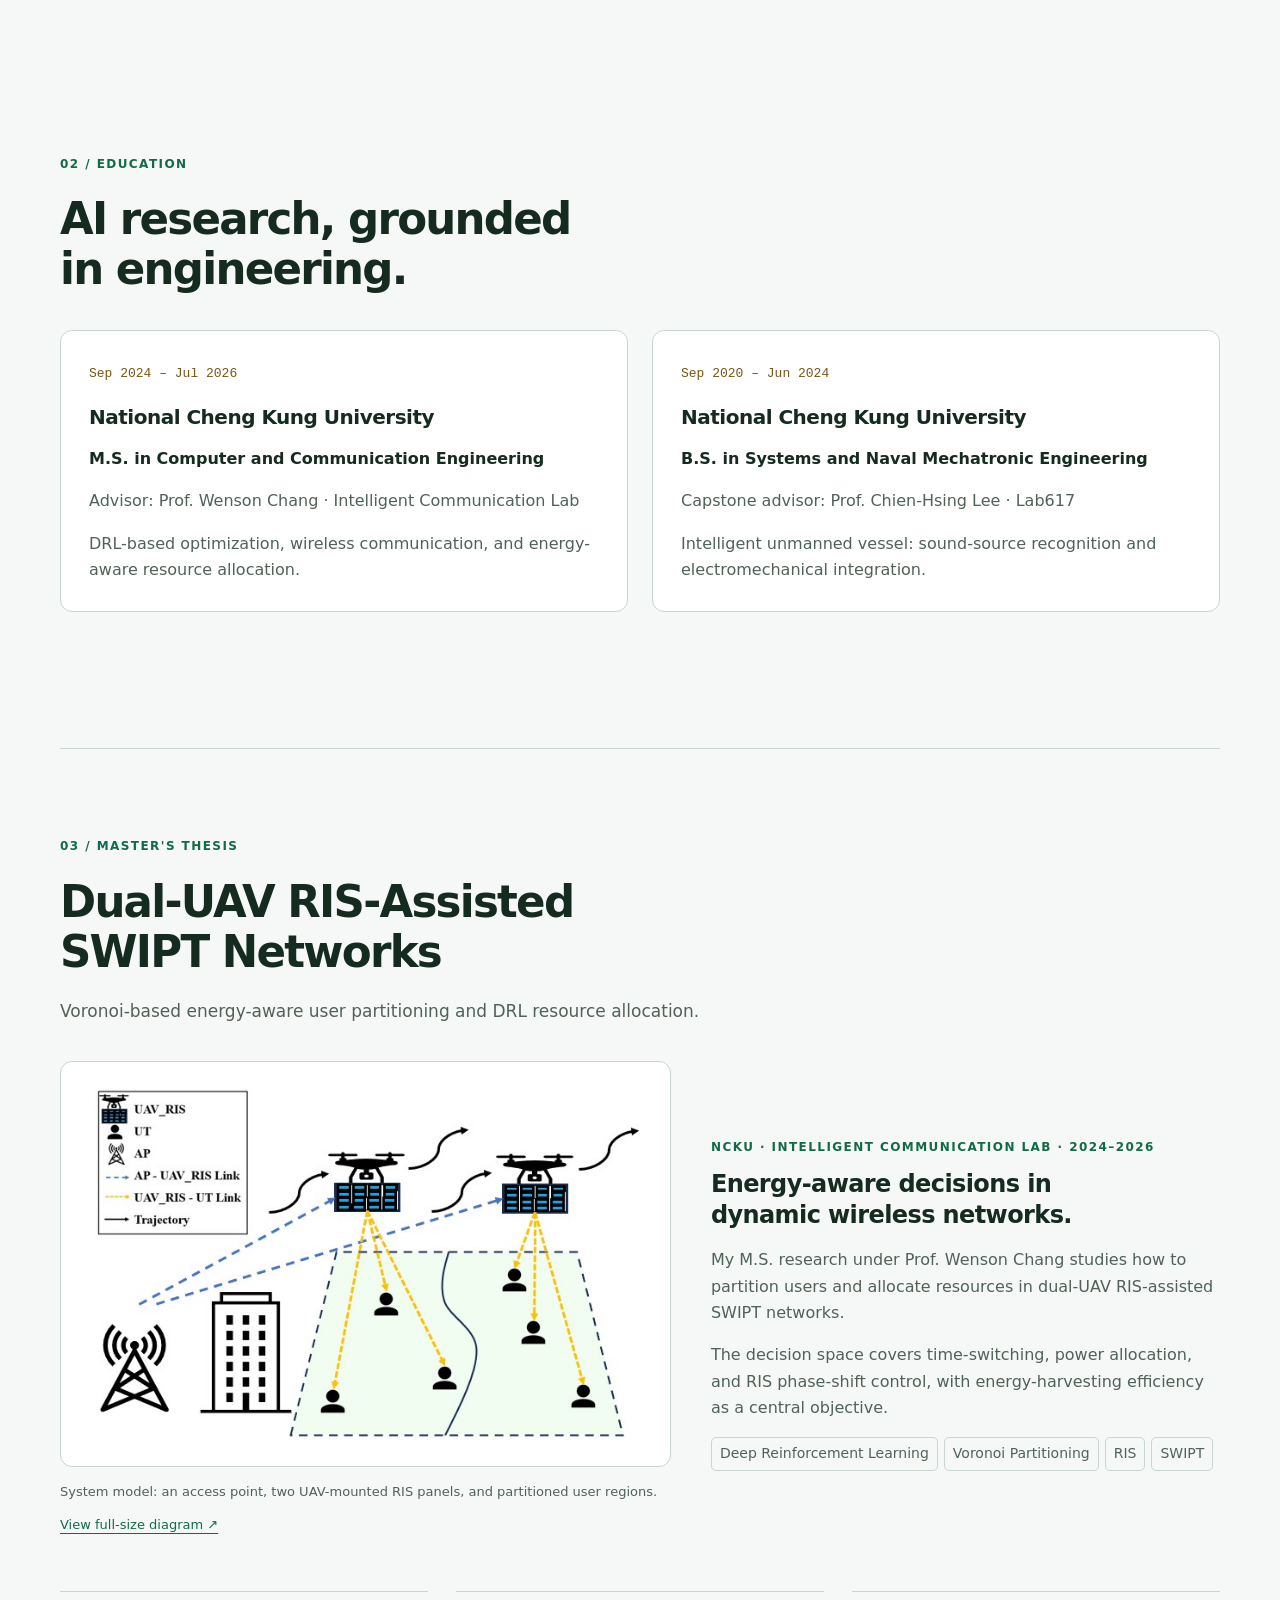
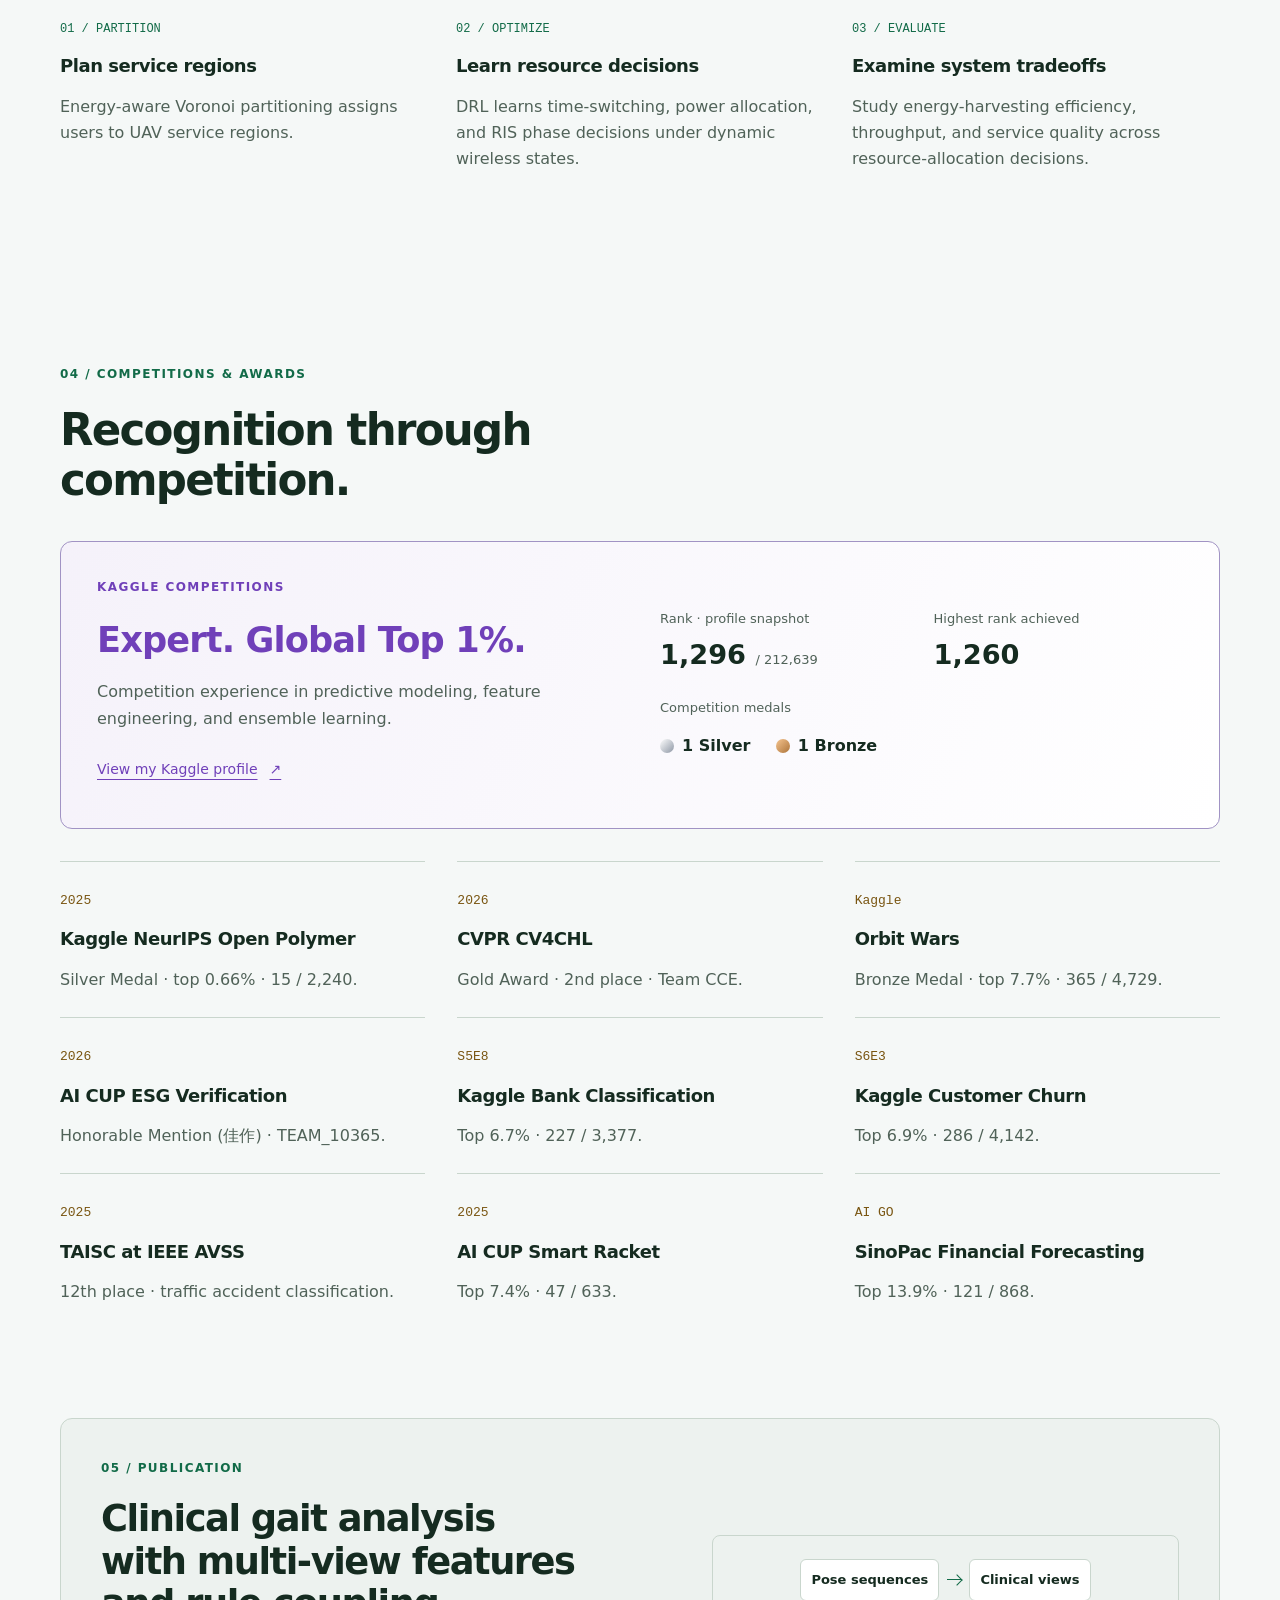
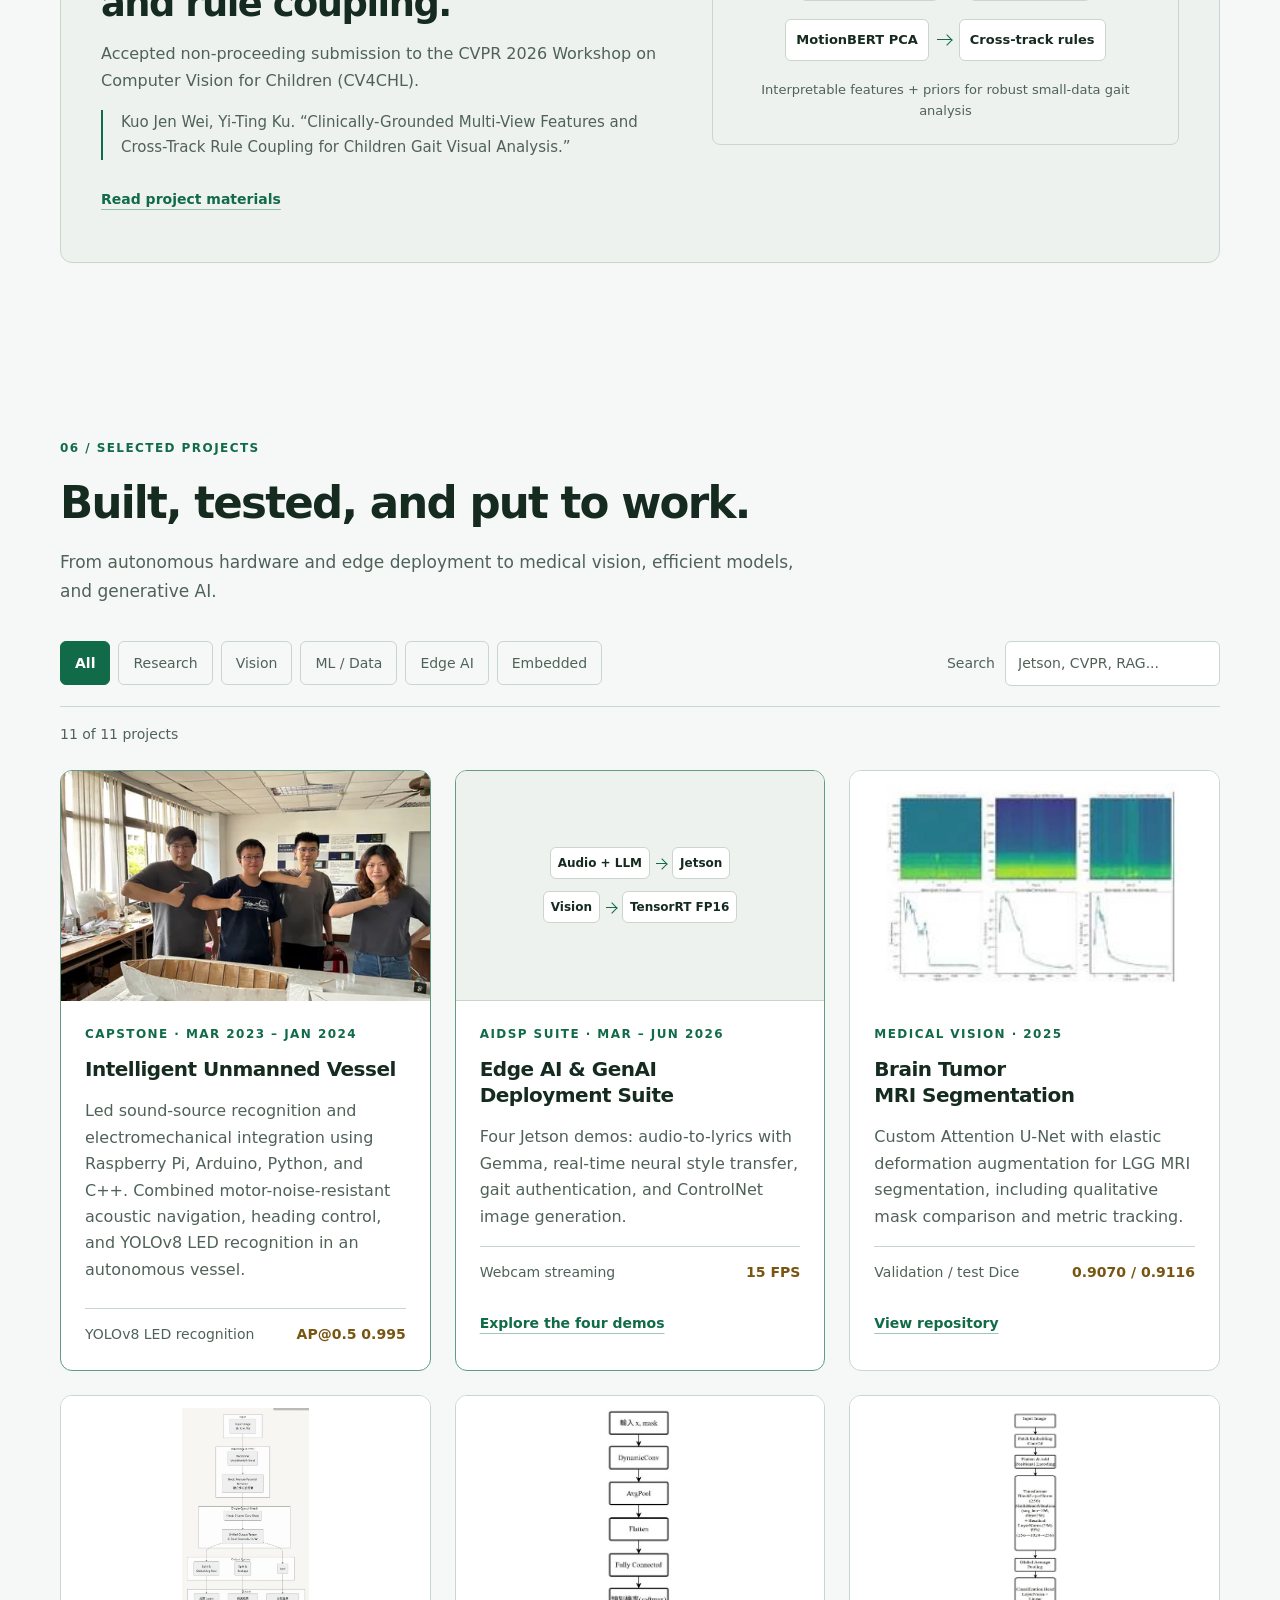
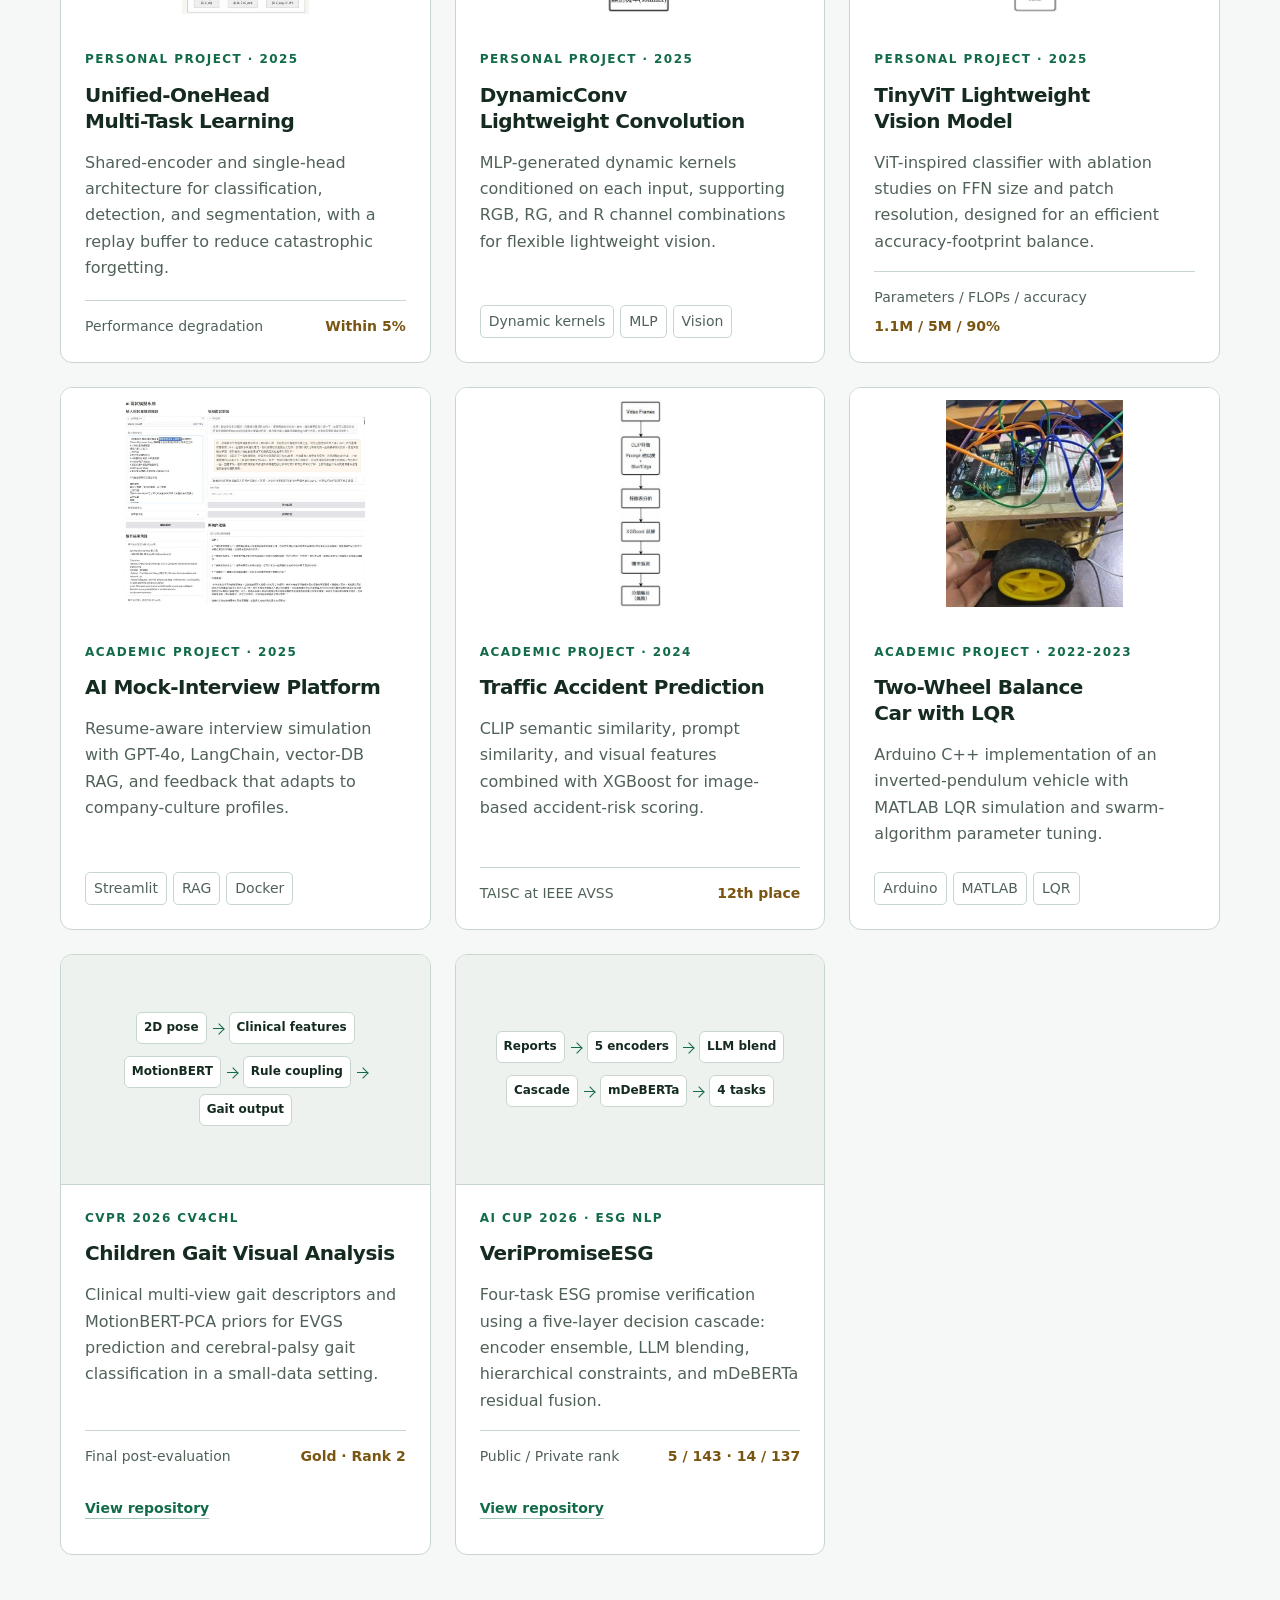
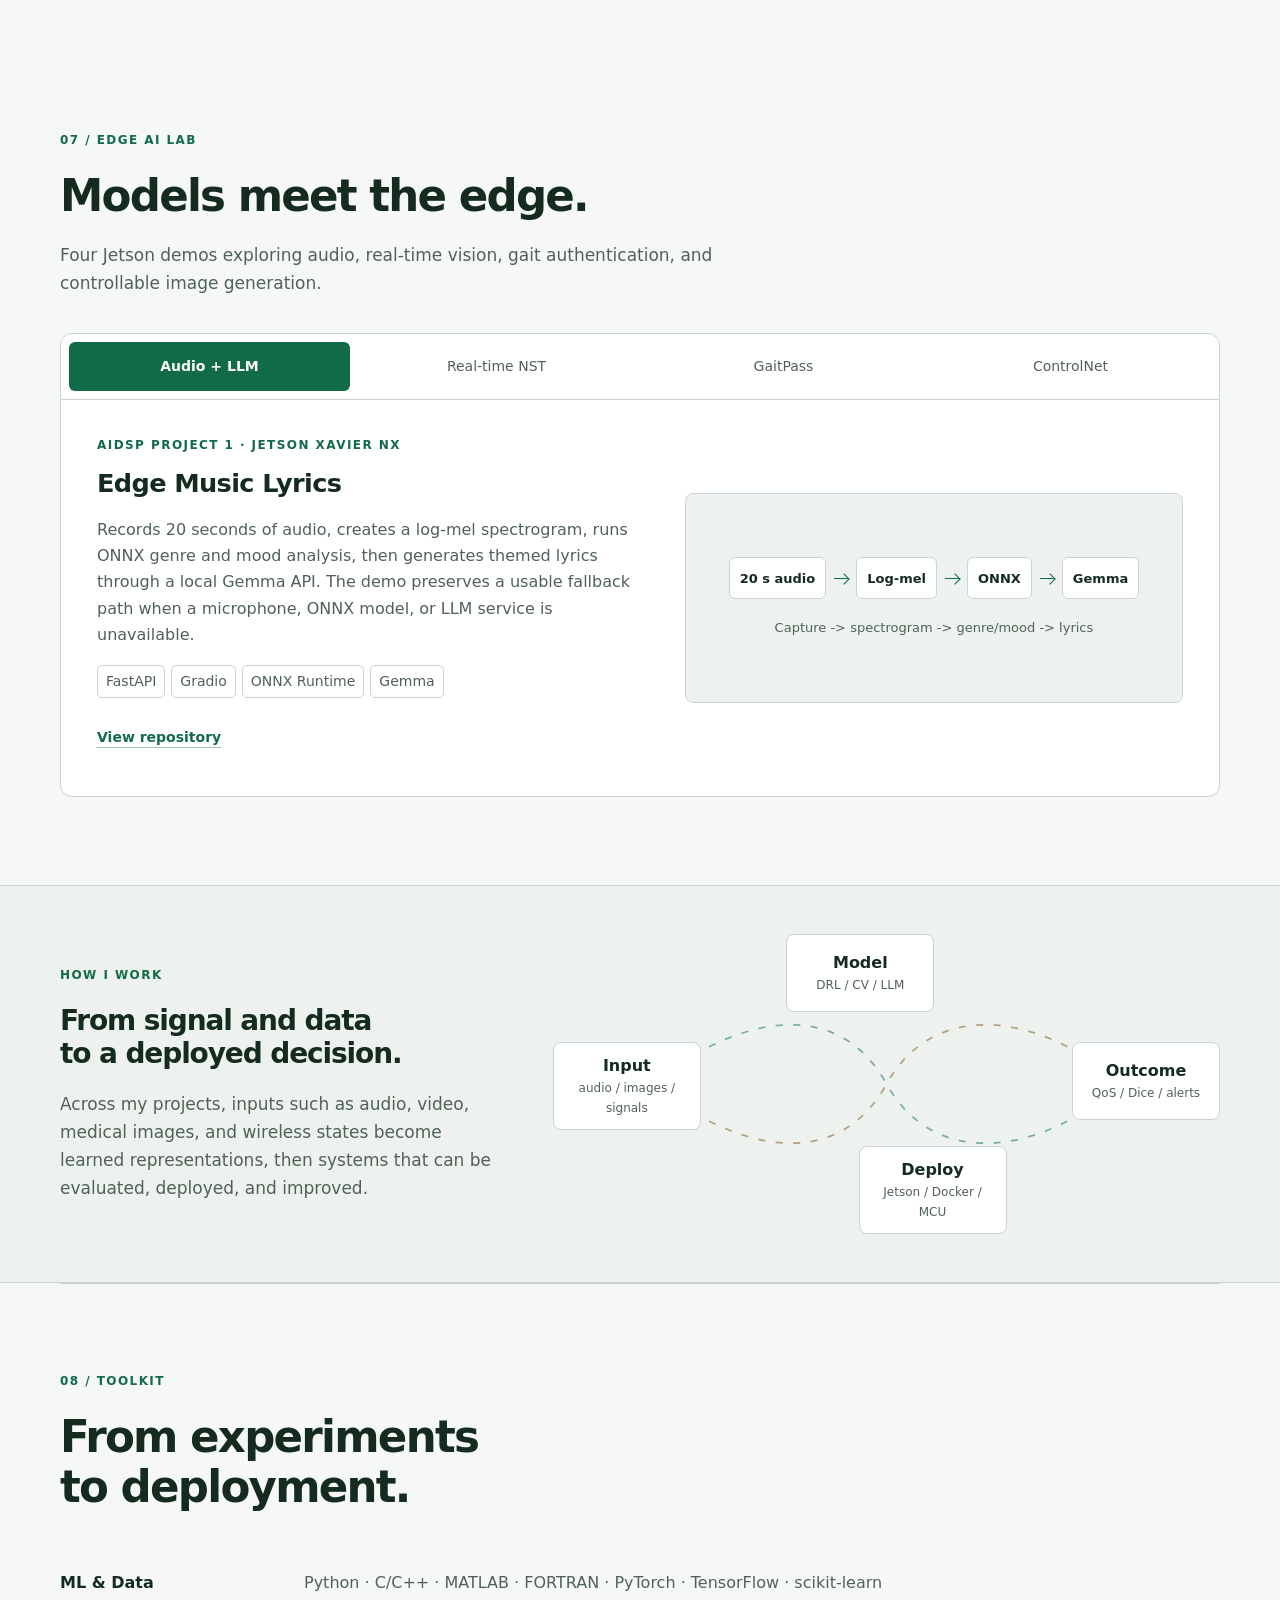
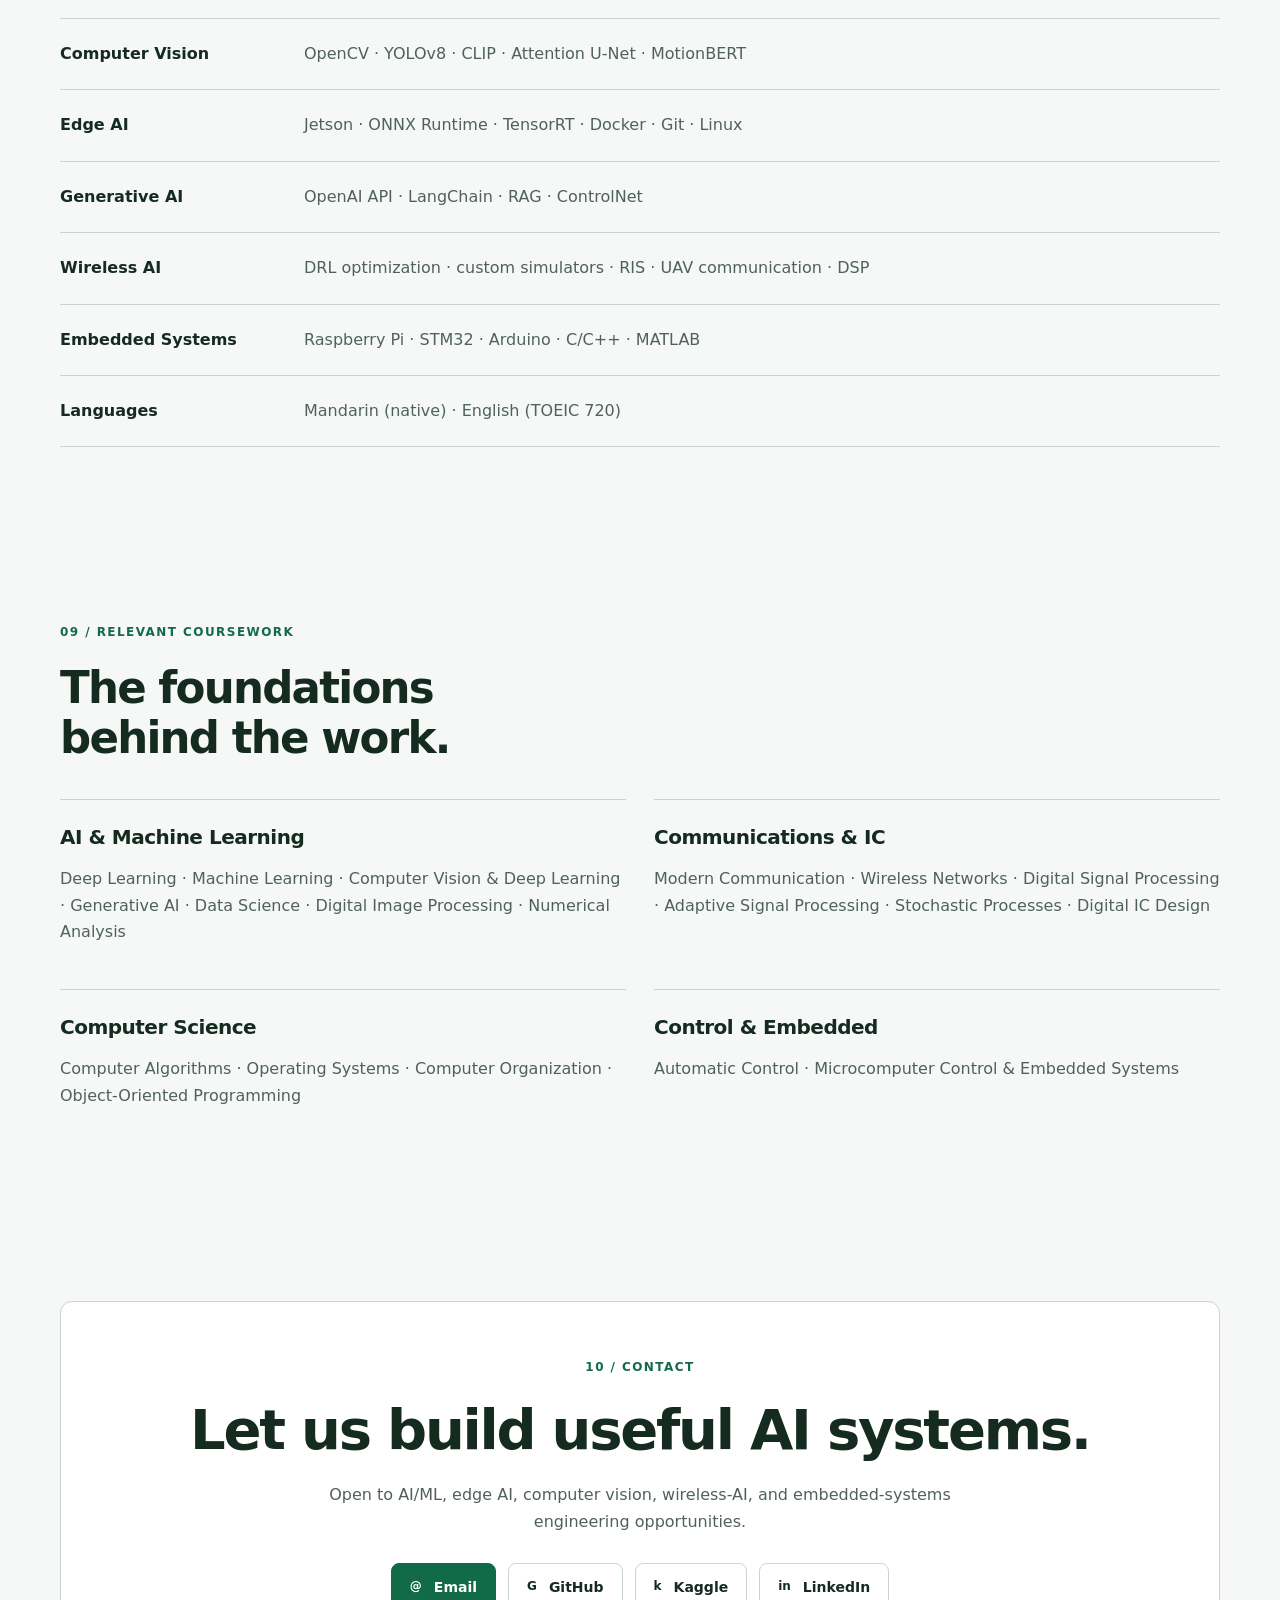
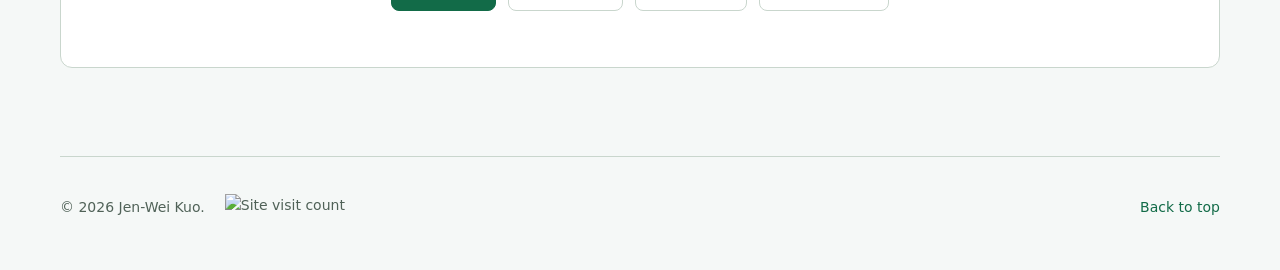
==== commit e3a1ff44: "Refresh portfolio with Kaggle identity, CV structure, standalone thesis and 3D interactions" ====
--- a/index.html
+++ b/index.html
@@ -3,19 +3,20 @@
 <head>
   <meta charset="utf-8" />
   <meta name="viewport" content="width=device-width, initial-scale=1" />
-  <title>Jen-Wei Kuo | AI/ML, Edge AI & Computer Vision</title>
+  <title>Jen-Wei Kuo | Kaggle Expert · AI/ML &amp; Edge AI</title>
   <meta name="description" content="Jen-Wei Kuo portfolio: Kaggle Expert, AI/ML engineer, computer vision researcher, and edge AI developer across Jetson, wireless DRL, and embedded systems." />
   <meta name="author" content="Jen-Wei Kuo" />
   <meta name="theme-color" content="#101312" />
   <link rel="canonical" href="https://kwannn666.github.io/" />
-  <meta property="og:title" content="Jen-Wei Kuo | AI/ML, Edge AI & Computer Vision" />
+  <meta property="og:title" content="Jen-Wei Kuo | Kaggle Expert · AI/ML &amp; Edge AI" />
   <meta property="og:description" content="Kaggle Expert building deployable AI systems across edge AI, medical vision, wireless DRL, and embedded hardware." />
   <meta property="og:type" content="website" />
   <meta property="og:url" content="https://kwannn666.github.io/" />
   <meta property="og:image" content="https://kwannn666.github.io/assets/images/profile.jpg" />
   <meta name="twitter:card" content="summary_large_image" />
   <link rel="icon" href="assets/favicon.svg" type="image/svg+xml" />
-  <link rel="stylesheet" href="styles.css?v=20260710-ai-portfolio" />
+  <script src="theme-init.js?v=20260908"></script>
+  <link rel="stylesheet" href="styles.css?v=20260908" />
   <script type="application/ld+json">
   {
     "@context": "https://schema.org",
@@ -27,67 +28,97 @@
     "jobTitle": "AI/ML Engineer",
     "affiliation": { "@type": "CollegeOrUniversity", "name": "National Cheng Kung University" },
     "knowsAbout": ["Edge AI", "Computer Vision", "Deep Reinforcement Learning", "Wireless Communication", "Generative AI", "Embedded Systems"],
-    "sameAs": ["https://github.com/Kwannn666", "https://www.linkedin.com/in/%E4%BA%BA%E7%91%8B-%E9%83%AD-89026a29a/"]
+    "sameAs": ["https://www.kaggle.com/kuojenwei", "https://github.com/Kwannn666", "https://www.linkedin.com/in/%E4%BA%BA%E7%91%8B-%E9%83%AD-89026a29a/"]
   }
   </script>
 </head>
 <body>
   <a class="skip-link" href="#main">Skip to content</a>
   <header class="site-header" id="top">
+    <div class="scroll-progress" aria-hidden="true"></div>
     <nav class="nav shell" aria-label="Main navigation">
       <a class="brand" href="#top" aria-label="Jen-Wei Kuo home">
         <span class="brand-mark">JW</span>
         <span>
           <strong>Jen-Wei Kuo</strong>
-          <small>AI/ML · Edge AI · Computer Vision</small>
+          <small>Kaggle Expert · AI/ML Engineer</small>
         </span>
       </a>
-      <button class="nav-toggle" aria-label="Open menu" aria-expanded="false">
+      <button class="nav-toggle" type="button" aria-label="Open menu" aria-expanded="false" aria-controls="primaryNav">
         <span></span><span></span><span></span>
       </button>
-      <div class="nav-links">
+      <div class="nav-links" id="primaryNav">
         <a href="#about">About</a>
-        <a href="#aidsp">AIDSP</a>
+        <a href="#education">Education</a>
+        <a href="#research">Thesis</a>
+        <a href="#awards">Awards</a>
+        <a href="#publication">Publication</a>
         <a href="#projects">Projects</a>
-        <a href="#research">Research</a>
-        <a href="#publication">Publication</a>
-        <a href="#awards">Awards</a>
+        <a href="#aidsp">Edge AI</a>
+        <a href="#skills">Toolkit</a>
         <a href="#contact">Contact</a>
-        <button class="icon-btn" id="themeToggle" aria-label="Toggle theme">
-          <span class="sun"></span>
+        <button class="icon-btn" id="themeToggle" type="button" aria-label="Switch to light theme" hidden>
+          <span class="sun" aria-hidden="true"></span>
         </button>
       </div>
     </nav>
   </header>
 
-  <main id="main">
+  <main id="main" tabindex="-1">
     <section class="hero">
       <canvas class="hero-canvas" id="systemsCanvas" aria-hidden="true"></canvas>
       <div class="hero-grid shell">
         <div class="hero-copy reveal">
-          <p class="eyebrow">NCKU CCE · Kaggle Competition Expert</p>
-          <h1>Deployable AI, from research models to edge systems.</h1>
+          <p class="eyebrow">Jen-Wei (Wayne) Kuo · 郭人瑋</p>
+          <a class="expert-badge" href="https://www.kaggle.com/kuojenwei" target="_blank" rel="noreferrer"><span class="kaggle-mark" aria-hidden="true">k</span>Competitions Expert <span class="expert-tier">Global Top 1%</span><span aria-hidden="true">↗</span></a>
+          <h1><span class="expert-heading">Kaggle Expert.</span><br><em>Building real-world AI.</em></h1>
           <p class="hero-text">
-            I build AI systems across computer vision, wireless DRL, generative AI, and embedded hardware.
-            Recent work includes Jetson deployment, medical segmentation, clinical gait analysis, and
-            competition-grade ML pipelines with rigorous evaluation.
+            I build learning models and the systems around them. My work connects AI/ML, computer vision,
+            wireless optimization, and embedded hardware — from competition pipelines to autonomous vessels and Jetson deployment.
           </p>
           <div class="hero-actions">
-            <a class="btn primary" href="#aidsp"><span class="btn-icon">A</span>AIDSP Suite</a>
-            <a class="btn secondary" href="#projects"><span class="btn-icon">P</span>Projects</a>
-            <a class="btn tertiary" href="assets/JenWei_Kuo_Resume.pdf" target="_blank" rel="noreferrer"><span class="btn-icon">CV</span>Download CV</a>
+            <a class="btn primary" href="#projects">Explore projects <span aria-hidden="true">↗</span></a>
+            <a class="btn secondary" href="assets/JenWei_Kuo_Resume.pdf" target="_blank" rel="noreferrer">Download CV <span class="btn-icon" aria-hidden="true">PDF</span></a>
+            <a class="btn tertiary" href="https://www.kaggle.com/kuojenwei" target="_blank" rel="noreferrer">Kaggle profile <span aria-hidden="true">↗</span></a>
           </div>
           <div class="metric-strip" aria-label="Highlights">
             <div><strong>Top 1%</strong><span>Kaggle Expert</span></div>
             <div><strong>15 / 2,240</strong><span>NeurIPS Silver</span></div>
             <div><strong>2nd</strong><span>CVPR CV4CHL Gold</span></div>
-            <div><strong>15 FPS</strong><span>Jetson NST stream</span></div>
-          </div>
-        </div>
-
-        <aside class="profile-panel reveal" aria-label="Profile snapshot">
+            <div><strong>15 FPS</strong><span>Jetson vision stream</span></div>
+          </div>
+        </div>
+
+        <div class="hero-visual">
+          <figure class="scene-shell" aria-labelledby="sceneTitle" aria-describedby="sceneHelp">
+            <figcaption class="scene-heading">
+              <span class="eyebrow" id="sceneTitle">Models. Connected.</span>
+              <span class="scene-tag">Research → Edge</span>
+            </figcaption>
+            <div class="scene-stage">
+              <canvas id="networkCanvas" aria-hidden="true"></canvas>
+              <div class="scene-fallback" id="sceneFallback">
+                <span>Data</span><i aria-hidden="true">→</i><span>Models</span><i aria-hidden="true">→</i><span>Edge</span>
+              </div>
+              <span class="scene-coordinate scene-coordinate-top" aria-hidden="true">01 / LEARN</span>
+              <span class="scene-coordinate scene-coordinate-bottom" aria-hidden="true">02 / DEPLOY</span>
+            </div>
+            <div class="scene-footer" id="sceneControls" hidden>
+              <p id="sceneHelp">Drag to rotate · Arrow keys</p>
+              <div class="scene-buttons" role="group" aria-label="3D view controls">
+                <button type="button" id="sceneLeft" aria-label="Rotate 3D view left" title="Rotate left">←</button>
+                <button type="button" id="sceneRight" aria-label="Rotate 3D view right" title="Rotate right">→</button>
+                <button type="button" id="sceneReset" aria-label="Reset 3D view" title="Reset view">↺</button>
+                <button type="button" id="sceneMotion" aria-label="Pause automatic rotation" aria-pressed="false" title="Pause rotation">Ⅱ</button>
+              </div>
+            </div>
+          </figure>
+        <aside class="profile-panel" aria-label="Profile snapshot">
           <div class="profile-frame">
-            <img src="assets/images/profile.jpg" alt="Jen-Wei Kuo portrait" />
+            <picture>
+              <source type="image/webp" srcset="assets/images/profile-360.webp 360w, assets/images/profile-720.webp 720w" sizes="80px" />
+              <img src="assets/images/profile.jpg" alt="Jen-Wei Kuo portrait" width="1146" height="1681" fetchpriority="high" />
+            </picture>
           </div>
           <div class="profile-summary">
             <p class="eyebrow">Wayne Kuo</p>
@@ -98,15 +129,16 @@
             </div>
           </div>
         </aside>
+        </div>
       </div>
     </section>
 
     <section class="section shell" id="about">
       <div class="section-head reveal">
-        <p class="eyebrow">Positioning</p>
-        <h2>Research rigor with systems that can actually run.</h2>
+        <p class="eyebrow">01 / About</p>
+        <h2>Research mindset.<br>Engineering practice.</h2>
         <p>
-          My work connects model design, feature engineering, edge deployment, and hardware integration.
+          I am an M.S. candidate in Computer and Communication Engineering at National Cheng Kung University, and a Kaggle Competitions Expert in the global top 1%. My work connects model design, feature engineering, edge deployment, and hardware integration.
           I care about the full path from input signal to measurable outcome, whether it is an MRI mask,
           a Jetson dashboard, a UAV policy, or an embedded control loop.
         </p>
@@ -114,8 +146,8 @@
       <div class="domain-grid">
         <article class="domain-card reveal">
           <span class="domain-code">01</span>
-          <h3>Edge AI</h3>
-          <p>Jetson Xavier NX, ONNX Runtime, TensorRT FP16, Docker, FastAPI, Gradio, cameras, and live streaming.</p>
+          <h3>ML + GenAI</h3>
+          <p>PyTorch, ensemble learning, feature engineering, RAG, LLM applications, Stable Diffusion, and ControlNet.</p>
         </article>
         <article class="domain-card reveal">
           <span class="domain-code">02</span>
@@ -124,21 +156,342 @@
         </article>
         <article class="domain-card reveal">
           <span class="domain-code">03</span>
-          <h3>ML + GenAI</h3>
-          <p>PyTorch, ensemble learning, feature engineering, RAG, LLM applications, Stable Diffusion, and ControlNet.</p>
+          <h3>Wireless + Embedded</h3>
+          <p>DRL-based optimization, RIS and UAV communication, Raspberry Pi, STM32, Arduino, DSP, and closed-loop control.</p>
         </article>
         <article class="domain-card reveal">
           <span class="domain-code">04</span>
-          <h3>Wireless + Embedded</h3>
-          <p>DRL-based optimization, RIS and UAV communication, Raspberry Pi, STM32, Arduino, DSP, and closed-loop control.</p>
-        </article>
+          <h3>Edge AI</h3>
+          <p>Jetson Xavier NX, ONNX Runtime, TensorRT FP16, Docker, FastAPI, Gradio, cameras, and live streaming.</p>
+        </article>
+      </div>
+    </section>
+
+    <section class="section shell" id="education">
+      <div class="section-head reveal">
+        <p class="eyebrow">02 / Education</p>
+        <h2>AI research, grounded in engineering.</h2>
+      </div>
+      <div class="education-grid">
+        <article class="education-card reveal">
+          <span>Sep 2024 – Jul 2026</span>
+          <h3>National Cheng Kung University</h3>
+          <p class="degree">M.S. in Computer and Communication Engineering</p>
+          <p>Advisor: Prof. Wenson Chang · Intelligent Communication Lab</p>
+          <p>DRL-based optimization, wireless communication, and energy-aware resource allocation.</p>
+        </article>
+        <article class="education-card reveal">
+          <span>Sep 2020 – Jun 2024</span>
+          <h3>National Cheng Kung University</h3>
+          <p class="degree">B.S. in Systems and Naval Mechatronic Engineering</p>
+          <p>Capstone advisor: Prof. Chien-Hsing Lee · Lab617</p>
+          <p>Intelligent unmanned vessel: sound-source recognition and electromechanical integration.</p>
+        </article>
+      </div>
+    </section>
+
+    <section class="section shell thesis-section" id="research" aria-labelledby="thesisTitle">
+      <div class="section-head reveal">
+        <p class="eyebrow">03 / Master's Thesis</p>
+        <h2 id="thesisTitle">Dual-UAV RIS-Assisted SWIPT Networks</h2>
+        <p>Voronoi-based energy-aware user partitioning and DRL resource allocation.</p>
+      </div>
+      <div class="thesis-layout">
+        <figure class="thesis-figure reveal">
+          <a href="assets/images/dual-uav-ris-swipt.jpg" target="_blank" rel="noreferrer" aria-label="Open full-size thesis architecture diagram">
+            <img src="assets/images/dual-uav-ris-swipt.jpg" alt="Dual-UAV RIS-assisted SWIPT architecture with an access point, two UAV-mounted RIS panels, user terminals, partitioned service regions and wireless links" width="661" height="423" loading="lazy" decoding="async" />
+          </a>
+          <figcaption>System model: an access point, two UAV-mounted RIS panels, and partitioned user regions. <a href="assets/images/dual-uav-ris-swipt.jpg" target="_blank" rel="noreferrer">View full-size diagram ↗</a></figcaption>
+        </figure>
+        <div class="thesis-summary reveal">
+          <p class="project-kicker">NCKU · Intelligent Communication Lab · 2024–2026</p>
+          <h3>Energy-aware decisions in dynamic wireless networks.</h3>
+          <p>My M.S. research under Prof. Wenson Chang studies how to partition users and allocate resources in dual-UAV RIS-assisted SWIPT networks.</p>
+          <p>The decision space covers time-switching, power allocation, and RIS phase-shift control, with energy-harvesting efficiency as a central objective.</p>
+          <div class="mini-stack"><span>Deep Reinforcement Learning</span><span>Voronoi Partitioning</span><span>RIS</span><span>SWIPT</span></div>
+        </div>
+      </div>
+      <div class="thesis-methods">
+        <article class="reveal"><span>01 / PARTITION</span><h3>Plan service regions</h3><p>Energy-aware Voronoi partitioning assigns users to UAV service regions.</p></article>
+        <article class="reveal"><span>02 / OPTIMIZE</span><h3>Learn resource decisions</h3><p>DRL learns time-switching, power allocation, and RIS phase decisions under dynamic wireless states.</p></article>
+        <article class="reveal"><span>03 / EVALUATE</span><h3>Examine system tradeoffs</h3><p>Study energy-harvesting efficiency, throughput, and service quality across resource-allocation decisions.</p></article>
+      </div>
+    </section>
+
+    <section class="section shell" id="awards">
+      <div class="section-head reveal">
+        <p class="eyebrow">04 / Competitions &amp; Awards</p>
+        <h2>Recognition through competition.</h2>
+      </div>
+      <div class="kaggle-highlight reveal">
+        <div class="kaggle-intro">
+          <p class="eyebrow">Kaggle Competitions</p>
+          <h3>Expert. Global Top 1%.</h3>
+          <p>Competition experience in predictive modeling, feature engineering, and ensemble learning.</p>
+          <a href="https://www.kaggle.com/kuojenwei" target="_blank" rel="noreferrer">View my Kaggle profile <span aria-hidden="true">↗</span></a>
+        </div>
+        <dl class="kaggle-stats">
+          <div><dt>Rank · profile snapshot</dt><dd>1,296 <small>/ 212,639</small></dd></div>
+          <div><dt>Highest rank achieved</dt><dd>1,260</dd></div>
+          <div><dt>Competition medals</dt><dd><span class="silver-medal">1 Silver</span> <span class="bronze-medal">1 Bronze</span></dd></div>
+        </dl>
+      </div>
+      <div class="award-timeline">
+        <article class="award-item reveal"><span>2025</span><h3>Kaggle NeurIPS Open Polymer</h3><p>Silver Medal · top 0.66% · 15 / 2,240.</p></article>
+        <article class="award-item reveal"><span>2026</span><h3>CVPR CV4CHL</h3><p>Gold Award · 2nd place · Team CCE.</p></article>
+        <article class="award-item reveal"><span>Kaggle</span><h3>Orbit Wars</h3><p>Bronze Medal · top 7.7% · 365 / 4,729.</p></article>
+        <article class="award-item reveal"><span>2026</span><h3>AI CUP ESG Verification</h3><p>Honorable Mention (佳作) · TEAM_10365.</p></article>
+        <article class="award-item reveal"><span>S5E8</span><h3>Kaggle Bank Classification</h3><p>Top 6.7% · 227 / 3,377.</p></article>
+        <article class="award-item reveal"><span>S6E3</span><h3>Kaggle Customer Churn</h3><p>Top 6.9% · 286 / 4,142.</p></article>
+        <article class="award-item reveal"><span>2025</span><h3>TAISC at IEEE AVSS</h3><p>12th place · traffic accident classification.</p></article>
+        <article class="award-item reveal"><span>2025</span><h3>AI CUP Smart Racket</h3><p>Top 7.4% · 47 / 633.</p></article>
+        <article class="award-item reveal"><span>AI GO</span><h3>SinoPac Financial Forecasting</h3><p>Top 13.9% · 121 / 868.</p></article>
+      </div>
+    </section>
+
+    <section class="section shell" id="publication">
+      <div class="publication-panel reveal">
+        <div>
+          <p class="eyebrow">05 / Publication</p>
+          <h2>Clinical gait analysis with multi-view features and rule coupling.</h2>
+          <p>Accepted non-proceeding submission to the CVPR 2026 Workshop on Computer Vision for Children (CV4CHL).</p>
+          <p class="citation">Kuo Jen Wei, Yi-Ting Ku. “Clinically-Grounded Multi-View Features and Cross-Track Rule Coupling for Children Gait Visual Analysis.”</p>
+          <div class="project-links"><a href="https://github.com/Kwannn666/CVPR-2026_CGC" target="_blank" rel="noreferrer">Read project materials</a></div>
+        </div>
+        <div class="architecture-diagram publication-diagram" aria-label="Publication method overview">
+          <div class="architecture-flow"><span>Pose sequences</span><i></i><span>Clinical views</span></div>
+          <div class="architecture-flow"><span>MotionBERT PCA</span><i></i><span>Cross-track rules</span></div>
+          <p>Interpretable features + priors for robust small-data gait analysis</p>
+        </div>
+      </div>
+    </section>
+
+    <section class="section shell" id="projects">
+      <div class="section-head reveal">
+        <p class="eyebrow">06 / Selected Projects</p>
+        <h2>Built, tested, and put to work.</h2>
+        <p>From autonomous hardware and edge deployment to medical vision, efficient models, and generative AI.</p>
+      </div>
+      <div class="toolbar reveal" role="group" aria-label="Project filters" hidden>
+        <button type="button" class="filter active" data-filter="all">All</button>
+        <button type="button" class="filter" data-filter="research">Research</button>
+        <button type="button" class="filter" data-filter="vision">Vision</button>
+        <button type="button" class="filter" data-filter="ml">ML / Data</button>
+        <button type="button" class="filter" data-filter="edge">Edge AI</button>
+        <button type="button" class="filter" data-filter="embedded">Embedded</button>
+        <label class="search-label">
+          <span>Search</span>
+          <input id="projectSearch" type="search" placeholder="Jetson, CVPR, RAG..." aria-controls="projectGrid" />
+        </label>
+      </div>
+      <p class="results-count" id="projectCount" role="status" aria-live="polite" aria-atomic="true" hidden></p>
+      <div class="empty-state" id="projectEmpty" hidden>
+        <h3>No projects found</h3>
+        <p>Try another keyword or explore all project areas.</p>
+        <button class="btn secondary" id="resetFilters" type="button">Clear filters</button>
+      </div>
+      <div class="project-grid" id="projectGrid">
+        <article class="project-card reveal featured" data-tags="embedded edge vision audio vessel raspberry pi arduino yolo">
+          <a class="project-image photo" href="assets/images/project10.jpg" target="_blank" rel="noreferrer" aria-label="Open full-size image: Intelligent unmanned vessel capstone team and hull prototype"><picture><source type="image/webp" srcset="assets/images/project10-480.webp 480w, assets/images/project10-960.webp 960w" sizes="(max-width: 620px) calc(100vw - 40px), (max-width: 1120px) 45vw, 370px" /><img src="assets/images/project10.jpg" alt="Intelligent unmanned vessel capstone team and hull prototype" width="3300" height="2475" loading="lazy" decoding="async" /></picture></a>
+          <div class="project-card-body">
+            <p class="project-kicker">Capstone · Mar 2023 – Jan 2024</p>
+            <h3>Intelligent Unmanned Vessel</h3>
+            <p>Led sound-source recognition and electromechanical integration using Raspberry Pi, Arduino, Python, and C++. Combined motor-noise-resistant acoustic navigation, heading control, and YOLOv8 LED recognition in an autonomous vessel.</p>
+            <div class="outcome-row"><span>YOLOv8 LED recognition</span><strong>AP@0.5 0.995</strong></div>
+          </div>
+        </article>
+
+        <article class="project-card reveal featured" data-tags="edge vision ml genai jetson onnx tensorrt docker audio controlnet gemma">
+          <div class="project-media architecture-diagram compact" aria-label="AIDSP deployment suite overview">
+            <div class="architecture-flow"><span>Audio + LLM</span><i></i><span>Jetson</span></div>
+            <div class="architecture-flow"><span>Vision</span><i></i><span>TensorRT FP16</span></div>
+          </div>
+          <div class="project-card-body">
+            <p class="project-kicker">AIDSP Suite · Mar – Jun 2026</p>
+            <h3>Edge AI &amp; GenAI Deployment Suite</h3>
+            <p>Four Jetson demos: audio-to-lyrics with Gemma, real-time neural style transfer, gait authentication, and ControlNet image generation.</p>
+            <div class="outcome-row"><span>Webcam streaming</span><strong>15 FPS</strong></div>
+            <div class="project-links"><a href="#aidsp">Explore the four demos</a></div>
+          </div>
+        </article>
+
+        <article class="project-card reveal" data-tags="vision medical segmentation attention unet mri">
+          <a class="project-image" href="assets/images/project1.jpg" target="_blank" rel="noreferrer" aria-label="Open full-size image: Brain tumor MRI segmentation outputs and training curves"><img src="assets/images/project1.jpg" alt="Brain tumor MRI segmentation outputs and training curves" width="237" height="165" loading="lazy" decoding="async" /></a>
+          <div class="project-card-body">
+            <p class="project-kicker">Medical Vision · 2025</p>
+            <h3>Brain Tumor MRI Segmentation</h3>
+            <p>Custom Attention U-Net with elastic deformation augmentation for LGG MRI segmentation, including qualitative mask comparison and metric tracking.</p>
+            <div class="outcome-row"><span>Validation / test Dice</span><strong>0.9070 / 0.9116</strong></div>
+            <div class="project-links"><a href="https://github.com/Kwannn666/tumor-seg-attention-unet" target="_blank" rel="noreferrer">View repository</a></div>
+          </div>
+        </article>
+
+        <article class="project-card reveal" data-tags="vision ml multitask classification detection segmentation">
+          <a class="project-image" href="assets/images/project3.jpg" target="_blank" rel="noreferrer" aria-label="Open full-size image: Unified-OneHead multi-task model architecture"><img src="assets/images/project3.jpg" alt="Unified-OneHead multi-task model architecture" width="428" height="693" loading="lazy" decoding="async" /></a>
+          <div class="project-card-body">
+            <p class="project-kicker">Personal Project · 2025</p>
+            <h3>Unified-OneHead Multi-Task Learning</h3>
+            <p>Shared-encoder and single-head architecture for classification, detection, and segmentation, with a replay buffer to reduce catastrophic forgetting.</p>
+            <div class="outcome-row"><span>Performance degradation</span><strong>Within 5%</strong></div>
+          </div>
+        </article>
+
+        <article class="project-card reveal" data-tags="vision ml dynamicconv lightweight">
+          <a class="project-image" href="assets/images/project4.jpg" target="_blank" rel="noreferrer" aria-label="Open full-size image: DynamicConv model workflow"><img src="assets/images/project4.jpg" alt="DynamicConv model workflow" width="155" height="441" loading="lazy" decoding="async" /></a>
+          <div class="project-card-body">
+            <p class="project-kicker">Personal Project · 2025</p>
+            <h3>DynamicConv Lightweight Convolution</h3>
+            <p>MLP-generated dynamic kernels conditioned on each input, supporting RGB, RG, and R channel combinations for flexible lightweight vision.</p>
+            <div class="mini-stack"><span>Dynamic kernels</span><span>MLP</span><span>Vision</span></div>
+          </div>
+        </article>
+
+        <article class="project-card reveal" data-tags="vision ml transformer tinyvit lightweight">
+          <a class="project-image" href="assets/images/project5.jpg" target="_blank" rel="noreferrer" aria-label="Open full-size image: TinyViT architecture diagram"><img src="assets/images/project5.jpg" alt="TinyViT architecture diagram" width="227" height="894" loading="lazy" decoding="async" /></a>
+          <div class="project-card-body">
+            <p class="project-kicker">Personal Project · 2025</p>
+            <h3>TinyViT Lightweight Vision Model</h3>
+            <p>ViT-inspired classifier with ablation studies on FFN size and patch resolution, designed for an efficient accuracy-footprint balance.</p>
+            <div class="outcome-row"><span>Parameters / FLOPs / accuracy</span><strong>1.1M / 5M / 90%</strong></div>
+          </div>
+        </article>
+
+        <article class="project-card reveal" data-tags="ml edge genai rag langchain openai interview docker">
+          <a class="project-image" href="assets/images/project7.jpg" target="_blank" rel="noreferrer" aria-label="Open full-size image: AI mock interview platform interface"><img src="assets/images/project7.jpg" alt="AI mock interview platform interface" width="962" height="799" loading="lazy" decoding="async" /></a>
+          <div class="project-card-body">
+            <p class="project-kicker">Academic Project · 2025</p>
+            <h3>AI Mock-Interview Platform</h3>
+            <p>Resume-aware interview simulation with GPT-4o, LangChain, vector-DB RAG, and feedback that adapts to company-culture profiles.</p>
+            <div class="mini-stack"><span>Streamlit</span><span>RAG</span><span>Docker</span></div>
+          </div>
+        </article>
+
+        <article class="project-card reveal" data-tags="vision ml data clip xgboost traffic competition">
+          <a class="project-image" href="assets/images/project8.jpg" target="_blank" rel="noreferrer" aria-label="Open full-size image: Traffic accident prediction model workflow using CLIP features and XGBoost"><img src="assets/images/project8.jpg" alt="Traffic accident prediction model workflow using CLIP features and XGBoost" width="197" height="969" loading="lazy" decoding="async" /></a>
+          <div class="project-card-body">
+            <p class="project-kicker">Academic Project · 2024</p>
+            <h3>Traffic Accident Prediction</h3>
+            <p>CLIP semantic similarity, prompt similarity, and visual features combined with XGBoost for image-based accident-risk scoring.</p>
+            <div class="outcome-row"><span>TAISC at IEEE AVSS</span><strong>12th place</strong></div>
+          </div>
+        </article>
+
+        <article class="project-card reveal" data-tags="embedded control lqr arduino matlab robotics">
+          <a class="project-image" href="assets/images/project9.jpg" target="_blank" rel="noreferrer" aria-label="Open full-size image: Arduino two-wheel balance car prototype"><img src="assets/images/project9.jpg" alt="Arduino two-wheel balance car prototype" width="295" height="343" loading="lazy" decoding="async" /></a>
+          <div class="project-card-body">
+            <p class="project-kicker">Academic Project · 2022-2023</p>
+            <h3>Two-Wheel Balance Car with LQR</h3>
+            <p>Arduino C++ implementation of an inverted-pendulum vehicle with MATLAB LQR simulation and swarm-algorithm parameter tuning.</p>
+            <div class="mini-stack"><span>Arduino</span><span>MATLAB</span><span>LQR</span></div>
+          </div>
+        </article>
+
+
+
+        <article class="project-card reveal" data-tags="vision research competition cvpr medical gait pose publication">
+          <div class="project-media architecture-diagram compact" aria-label="Children gait visual analysis architecture">
+            <div class="architecture-flow"><span>2D pose</span><i></i><span>Clinical features</span></div>
+            <div class="architecture-flow"><span>MotionBERT</span><i></i><span>Rule coupling</span><i></i><span>Gait output</span></div>
+          </div>
+          <div class="project-card-body">
+            <p class="project-kicker">CVPR 2026 CV4CHL</p>
+            <h3>Children Gait Visual Analysis</h3>
+            <p>Clinical multi-view gait descriptors and MotionBERT-PCA priors for EVGS prediction and cerebral-palsy gait classification in a small-data setting.</p>
+            <div class="outcome-row"><span>Final post-evaluation</span><strong>Gold · Rank 2</strong></div>
+            <div class="project-links"><a href="https://github.com/Kwannn666/CVPR-2026_CGC" target="_blank" rel="noreferrer">View repository</a></div>
+          </div>
+        </article>
+
+        <article class="project-card reveal" data-tags="ml data competition nlp esg ensemble llm mdeberta">
+          <div class="project-media architecture-diagram compact" aria-label="ESG verification system architecture">
+            <div class="architecture-flow"><span>Reports</span><i></i><span>5 encoders</span><i></i><span>LLM blend</span></div>
+            <div class="architecture-flow"><span>Cascade</span><i></i><span>mDeBERTa</span><i></i><span>4 tasks</span></div>
+          </div>
+          <div class="project-card-body">
+            <p class="project-kicker">AI CUP 2026 · ESG NLP</p>
+            <h3>VeriPromiseESG</h3>
+            <p>Four-task ESG promise verification using a five-layer decision cascade: encoder ensemble, LLM blending, hierarchical constraints, and mDeBERTa residual fusion.</p>
+            <div class="outcome-row"><span>Public / Private rank</span><strong>5 / 143 · 14 / 137</strong></div>
+            <div class="project-links"><a href="https://github.com/Kwannn666/TEAM_10365_ESG-VeriPromiseESG" target="_blank" rel="noreferrer">View repository</a></div>
+          </div>
+        </article>
+      </div>
+    </section>
+
+    <section class="section shell" id="aidsp">
+      <div class="section-head reveal">
+        <p class="eyebrow">07 / Edge AI Lab</p>
+        <h2>Models meet the edge.</h2>
+        <p>Four Jetson demos exploring audio, real-time vision, gait authentication, and controllable image generation.</p>
+      </div>
+      <div class="showcase reveal">
+        <div class="showcase-tabs" role="tablist" aria-label="AIDSP project tabs">
+          <button class="showcase-tab active" data-panel="music" id="tab-music" aria-controls="panel-music" type="button" role="tab" aria-selected="true">Audio + LLM</button>
+          <button class="showcase-tab" data-panel="nst" id="tab-nst" aria-controls="panel-nst" type="button" role="tab" aria-selected="false">Real-time NST</button>
+          <button class="showcase-tab" data-panel="gait" id="tab-gait" aria-controls="panel-gait" type="button" role="tab" aria-selected="false">GaitPass</button>
+          <button class="showcase-tab" data-panel="controlnet" id="tab-controlnet" aria-controls="panel-controlnet" type="button" role="tab" aria-selected="false">ControlNet</button>
+        </div>
+        <div class="showcase-body">
+          <article class="showcase-panel active" data-panel="music" id="panel-music" role="tabpanel" aria-labelledby="tab-music" tabindex="0">
+            <div>
+              <p class="project-kicker">AIDSP Project 1 · Jetson Xavier NX</p>
+              <h3>Edge Music Lyrics</h3>
+              <p>Records 20 seconds of audio, creates a log-mel spectrogram, runs ONNX genre and mood analysis, then generates themed lyrics through a local Gemma API. The demo preserves a usable fallback path when a microphone, ONNX model, or LLM service is unavailable.</p>
+              <div class="mini-stack"><span>FastAPI</span><span>Gradio</span><span>ONNX Runtime</span><span>Gemma</span></div>
+              <div class="project-links"><a href="https://github.com/Kwannn666/AIDSP-Project1-edge-music-lyrics" target="_blank" rel="noreferrer">View repository</a></div>
+            </div>
+            <div class="architecture-diagram" aria-label="Audio to lyrics architecture">
+              <div class="architecture-flow"><span>20 s audio</span><i></i><span>Log-mel</span><i></i><span>ONNX</span><i></i><span>Gemma</span></div>
+              <p>Capture -> spectrogram -> genre/mood -> lyrics</p>
+            </div>
+          </article>
+          <article class="showcase-panel" data-panel="nst" id="panel-nst" role="tabpanel" aria-labelledby="tab-nst" tabindex="0">
+            <div>
+              <p class="project-kicker">AIDSP Project 2 · Real-time vision</p>
+              <h3>Neural Style Transfer Streaming</h3>
+              <p>A USB webcam pipeline that converts a PyTorch reference model to ONNX and TensorRT FP16, then serves style-switched video through a Flask MJPEG dashboard. End-to-end streaming reached 15 FPS on Jetson Xavier NX.</p>
+              <div class="mini-stack"><span>PyTorch</span><span>ONNX</span><span>TensorRT FP16</span><span>15 FPS</span></div>
+              <div class="project-links"><a href="https://github.com/Kwannn666/AIDSP-Project2-Real-Time-Neural-Style-Transfer" target="_blank" rel="noreferrer">View repository</a></div>
+            </div>
+            <div class="architecture-diagram" aria-label="Neural style transfer deployment architecture">
+              <div class="architecture-flow"><span>Webcam</span><i></i><span>ONNX</span><i></i><span>TensorRT</span><i></i><span>MJPEG</span></div>
+              <p>USB video -> FP16 inference -> style stream</p>
+            </div>
+          </article>
+          <article class="showcase-panel" data-panel="gait" id="panel-gait" role="tabpanel" aria-labelledby="tab-gait" tabindex="0">
+            <div>
+              <p class="project-kicker">AIDSP Project 3 · Privacy-preserving access</p>
+              <h3>GaitPass Jetson</h3>
+              <p>A camera-based access-control prototype that detects people, tracks motion, builds gait descriptors, matches an enrolled gallery, and raises tailgating alerts. The runtime uses YOLOv8-pose with 17 keypoints and has an HOG fallback when model files are unavailable.</p>
+              <div class="mini-stack"><span>YOLOv8-pose</span><span>17 keypoints</span><span>Docker</span><span>Tailgating alerts</span></div>
+              <div class="project-links"><a href="https://github.com/Kwannn666/AIDSP-Project3-GaitPass" target="_blank" rel="noreferrer">View repository</a></div>
+            </div>
+            <div class="architecture-diagram" aria-label="Gait authentication architecture">
+              <div class="architecture-flow"><span>Camera</span><i></i><span>Pose</span><i></i><span>Gait ID</span><i></i><span>Alert</span></div>
+              <p>Detect -> track -> authenticate -> protect access</p>
+            </div>
+          </article>
+          <article class="showcase-panel" data-panel="controlnet" id="panel-controlnet" role="tabpanel" aria-labelledby="tab-controlnet" tabindex="0">
+            <div>
+              <p class="project-kicker">AIDSP Project 4 · Controllable diffusion</p>
+              <h3>ControlNet Diffusion Studio</h3>
+              <p>A Gradio demo for Canny edge-to-image and sketch-to-image generation. The interface exposes steps, CFG scale, ControlNet weight, scheduler, seed, optional LoRA, and batch ablation logging, with a Jetson Xavier deployment guide.</p>
+              <div class="mini-stack"><span>Stable Diffusion</span><span>ControlNet</span><span>Gradio</span><span>Ablation study</span></div>
+              <div class="project-links"><a href="https://github.com/Kwannn666/AIDSP-Project4-ControlNet" target="_blank" rel="noreferrer">View repository</a></div>
+            </div>
+            <div class="architecture-diagram" aria-label="ControlNet diffusion architecture">
+              <div class="architecture-flow"><span>Sketch</span><i></i><span>Canny</span><i></i><span>ControlNet</span><i></i><span>Image</span></div>
+              <p>Structure + prompt -> controllable diffusion output</p>
+            </div>
+          </article>
+        </div>
       </div>
     </section>
 
     <section class="section system-section" id="system-map">
       <div class="shell system-layout">
         <div class="section-head reveal">
-          <p class="eyebrow">Engineering Map</p>
+          <p class="eyebrow">How I work</p>
           <h2>From signal and data to a deployed decision.</h2>
           <p>
             Across my projects, inputs such as audio, video, medical images, and wireless states become learned
@@ -158,290 +511,44 @@
       </div>
     </section>
 
-    <section class="section shell" id="aidsp">
-      <div class="section-head reveal">
-        <p class="eyebrow">AIDSP Edge AI Suite</p>
-        <h2>Four deployable demos for Jetson and real-world inputs.</h2>
-        <p>Each project has a public repository and a compact architecture map showing the pipeline rather than a generic screenshot.</p>
-      </div>
-      <div class="showcase reveal">
-        <div class="showcase-tabs" role="tablist" aria-label="AIDSP project tabs">
-          <button class="showcase-tab active" data-panel="music" role="tab" aria-selected="true">Audio + LLM</button>
-          <button class="showcase-tab" data-panel="nst" role="tab" aria-selected="false">Real-time NST</button>
-          <button class="showcase-tab" data-panel="gait" role="tab" aria-selected="false">GaitPass</button>
-          <button class="showcase-tab" data-panel="controlnet" role="tab" aria-selected="false">ControlNet</button>
-        </div>
-        <div class="showcase-body">
-          <article class="showcase-panel active" data-panel="music">
-            <div>
-              <p class="project-kicker">AIDSP Project 1 · Jetson Xavier NX</p>
-              <h3>Edge Music Lyrics</h3>
-              <p>Records 20 seconds of audio, creates a log-mel spectrogram, runs ONNX genre and mood analysis, then generates themed lyrics through a local Gemma API. The demo preserves a usable fallback path when a microphone, ONNX model, or LLM service is unavailable.</p>
-              <div class="mini-stack"><span>FastAPI</span><span>Gradio</span><span>ONNX Runtime</span><span>Gemma</span></div>
-              <div class="project-links"><a href="https://github.com/Kwannn666/AIDSP-Project1-edge-music-lyrics" target="_blank" rel="noreferrer">View repository</a></div>
-            </div>
-            <div class="architecture-diagram" aria-label="Audio to lyrics architecture">
-              <div class="architecture-flow"><span>20 s audio</span><i></i><span>Log-mel</span><i></i><span>ONNX</span><i></i><span>Gemma</span></div>
-              <p>Capture -> spectrogram -> genre/mood -> lyrics</p>
-            </div>
-          </article>
-          <article class="showcase-panel" data-panel="nst">
-            <div>
-              <p class="project-kicker">AIDSP Project 2 · Real-time vision</p>
-              <h3>Neural Style Transfer Streaming</h3>
-              <p>A USB webcam pipeline that converts a PyTorch reference model to ONNX and TensorRT FP16, then serves style-switched video through a Flask MJPEG dashboard. End-to-end streaming reached 15 FPS on Jetson Xavier NX.</p>
-              <div class="mini-stack"><span>PyTorch</span><span>ONNX</span><span>TensorRT FP16</span><span>15 FPS</span></div>
-              <div class="project-links"><a href="https://github.com/Kwannn666/AIDSP-Project2-Real-Time-Neural-Style-Transfer" target="_blank" rel="noreferrer">View repository</a></div>
-            </div>
-            <div class="architecture-diagram" aria-label="Neural style transfer deployment architecture">
-              <div class="architecture-flow"><span>Webcam</span><i></i><span>ONNX</span><i></i><span>TensorRT</span><i></i><span>MJPEG</span></div>
-              <p>USB video -> FP16 inference -> style stream</p>
-            </div>
-          </article>
-          <article class="showcase-panel" data-panel="gait">
-            <div>
-              <p class="project-kicker">AIDSP Project 3 · Privacy-preserving access</p>
-              <h3>GaitPass Jetson</h3>
-              <p>A camera-based access-control prototype that detects people, tracks motion, builds gait descriptors, matches an enrolled gallery, and raises tailgating alerts. The runtime uses YOLOv8-pose with 17 keypoints and has an HOG fallback when model files are unavailable.</p>
-              <div class="mini-stack"><span>YOLOv8-pose</span><span>17 keypoints</span><span>Docker</span><span>Tailgating alerts</span></div>
-              <div class="project-links"><a href="https://github.com/Kwannn666/AIDSP-Project3-GaitPass" target="_blank" rel="noreferrer">View repository</a></div>
-            </div>
-            <div class="architecture-diagram" aria-label="Gait authentication architecture">
-              <div class="architecture-flow"><span>Camera</span><i></i><span>Pose</span><i></i><span>Gait ID</span><i></i><span>Alert</span></div>
-              <p>Detect -> track -> authenticate -> protect access</p>
-            </div>
-          </article>
-          <article class="showcase-panel" data-panel="controlnet">
-            <div>
-              <p class="project-kicker">AIDSP Project 4 · Controllable diffusion</p>
-              <h3>ControlNet Diffusion Studio</h3>
-              <p>A Gradio demo for Canny edge-to-image and sketch-to-image generation. The interface exposes steps, CFG scale, ControlNet weight, scheduler, seed, optional LoRA, and batch ablation logging, with a Jetson Xavier deployment guide.</p>
-              <div class="mini-stack"><span>Stable Diffusion</span><span>ControlNet</span><span>Gradio</span><span>Ablation study</span></div>
-              <div class="project-links"><a href="https://github.com/Kwannn666/AIDSP-Project4-ControlNet" target="_blank" rel="noreferrer">View repository</a></div>
-            </div>
-            <div class="architecture-diagram" aria-label="ControlNet diffusion architecture">
-              <div class="architecture-flow"><span>Sketch</span><i></i><span>Canny</span><i></i><span>ControlNet</span><i></i><span>Image</span></div>
-              <p>Structure + prompt -> controllable diffusion output</p>
-            </div>
-          </article>
-        </div>
-      </div>
-    </section>
-
-    <section class="section shell" id="projects">
-      <div class="section-head reveal">
-        <p class="eyebrow">Selected Projects</p>
-        <h2>Research, competition, and system delivery in one portfolio.</h2>
-        <p>Filter by area or search by task, model, and technology. Diagram cards represent the actual architecture described in each repository.</p>
-      </div>
-      <div class="toolbar reveal" role="toolbar" aria-label="Project filters">
-        <button class="filter active" data-filter="all">All</button>
-        <button class="filter" data-filter="research">Research</button>
-        <button class="filter" data-filter="vision">Vision</button>
-        <button class="filter" data-filter="ml">ML / Data</button>
-        <button class="filter" data-filter="edge">Edge AI</button>
-        <button class="filter" data-filter="embedded">Embedded</button>
-        <label class="search-label">
-          <span>Search</span>
-          <input id="projectSearch" type="search" placeholder="Jetson, CVPR, RAG..." />
-        </label>
-      </div>
-      <div class="project-grid" id="projectGrid">
-        <article class="project-card reveal highlight" data-tags="research wireless drl uav ris swipt optimization communication">
-          <div class="project-media thesis-media" aria-hidden="true"><span>UAV</span><span>RIS</span><span>DRL</span><span>SWIPT</span></div>
-          <div class="project-card-body">
-            <p class="project-kicker">M.S. Research · 2024-2026</p>
-            <h3>Dual-UAV RIS-Assisted SWIPT Networks</h3>
-            <p>Voronoi-based energy-aware user partitioning and DRL resource allocation for time-switching, power allocation, and RIS phase-shift control.</p>
-            <div class="mini-stack"><span>Wireless AI</span><span>DRL</span><span>Energy harvesting</span></div>
-          </div>
-        </article>
-
-        <article class="project-card reveal" data-tags="ml data competition nlp esg ensemble llm mdeberta">
-          <div class="project-media architecture-diagram compact" aria-label="ESG verification system architecture">
-            <div class="architecture-flow"><span>Reports</span><i></i><span>5 encoders</span><i></i><span>LLM blend</span></div>
-            <div class="architecture-flow"><span>Cascade</span><i></i><span>mDeBERTa</span><i></i><span>4 tasks</span></div>
-          </div>
-          <div class="project-card-body">
-            <p class="project-kicker">AI CUP 2026 · ESG NLP</p>
-            <h3>VeriPromiseESG</h3>
-            <p>Four-task ESG promise verification using a five-layer decision cascade: encoder ensemble, LLM blending, hierarchical constraints, and mDeBERTa residual fusion.</p>
-            <div class="outcome-row"><span>Public / Private rank</span><strong>5 / 143 · 14 / 137</strong></div>
-            <div class="project-links"><a href="https://github.com/Kwannn666/TEAM_10365_ESG-VeriPromiseESG" target="_blank" rel="noreferrer">View repository</a></div>
-          </div>
-        </article>
-
-        <article class="project-card reveal" data-tags="vision research competition cvpr medical gait pose publication">
-          <div class="project-media architecture-diagram compact" aria-label="Children gait visual analysis architecture">
-            <div class="architecture-flow"><span>2D pose</span><i></i><span>Clinical features</span></div>
-            <div class="architecture-flow"><span>MotionBERT</span><i></i><span>Rule coupling</span><i></i><span>Gait output</span></div>
-          </div>
-          <div class="project-card-body">
-            <p class="project-kicker">CVPR 2026 CV4CHL</p>
-            <h3>Children Gait Visual Analysis</h3>
-            <p>Clinical multi-view gait descriptors and MotionBERT-PCA priors for EVGS prediction and cerebral-palsy gait classification in a small-data setting.</p>
-            <div class="outcome-row"><span>Final post-evaluation</span><strong>Gold · Rank 2</strong></div>
-            <div class="project-links"><a href="https://github.com/Kwannn666/CVPR-2026_CGC" target="_blank" rel="noreferrer">View repository</a></div>
-          </div>
-        </article>
-
-        <article class="project-card reveal" data-tags="vision medical segmentation attention unet mri">
-          <img src="assets/images/project1.jpg" alt="Brain tumor MRI segmentation outputs and training curves" />
-          <div class="project-card-body">
-            <p class="project-kicker">Medical Vision · 2025</p>
-            <h3>Brain Tumor MRI Segmentation</h3>
-            <p>Custom Attention U-Net with elastic deformation augmentation for LGG MRI segmentation, including qualitative mask comparison and metric tracking.</p>
-            <div class="outcome-row"><span>Validation / test Dice</span><strong>0.9070 / 0.9116</strong></div>
-            <div class="project-links"><a href="https://github.com/Kwannn666/tumor-seg-attention-unet" target="_blank" rel="noreferrer">View repository</a></div>
-          </div>
-        </article>
-
-        <article class="project-card reveal" data-tags="embedded edge vision audio vessel raspberry pi arduino yolo">
-          <img src="assets/images/project10.jpg" alt="Intelligent unmanned vessel capstone team and hull prototype" />
-          <div class="project-card-body">
-            <p class="project-kicker">Capstone Project · 2023-2024</p>
-            <h3>Intelligent Unmanned Vessel</h3>
-            <p>Integrated hull engineering, PID and bang-bang heading control, acoustic navigation, obstacle avoidance, and YOLOv8 LED recognition into one vessel.</p>
-            <div class="outcome-row"><span>YOLOv8 LED recognition</span><strong>AP@0.5 0.995</strong></div>
-          </div>
-        </article>
-
-        <article class="project-card reveal" data-tags="vision ml multitask classification detection segmentation">
-          <img src="assets/images/project3.jpg" alt="Unified-OneHead multi-task model architecture" />
-          <div class="project-card-body">
-            <p class="project-kicker">Personal Project · 2025</p>
-            <h3>Unified-OneHead Multi-Task Learning</h3>
-            <p>Shared-encoder and single-head architecture for classification, detection, and segmentation, with a replay buffer to reduce catastrophic forgetting.</p>
-            <div class="outcome-row"><span>Performance degradation</span><strong>Within 5%</strong></div>
-          </div>
-        </article>
-
-        <article class="project-card reveal" data-tags="vision ml dynamicconv lightweight">
-          <img src="assets/images/project4.jpg" alt="DynamicConv model workflow" />
-          <div class="project-card-body">
-            <p class="project-kicker">Personal Project · 2025</p>
-            <h3>DynamicConv Lightweight Convolution</h3>
-            <p>MLP-generated dynamic kernels conditioned on each input, supporting RGB, RG, and R channel combinations for flexible lightweight vision.</p>
-            <div class="mini-stack"><span>Dynamic kernels</span><span>MLP</span><span>Vision</span></div>
-          </div>
-        </article>
-
-        <article class="project-card reveal" data-tags="vision ml transformer tinyvit lightweight">
-          <img src="assets/images/project5.jpg" alt="TinyViT architecture diagram" />
-          <div class="project-card-body">
-            <p class="project-kicker">Personal Project · 2025</p>
-            <h3>TinyViT Lightweight Vision Model</h3>
-            <p>ViT-inspired classifier with ablation studies on FFN size and patch resolution, designed for an efficient accuracy-footprint balance.</p>
-            <div class="outcome-row"><span>Footprint / accuracy</span><strong>1.1M · 5M · 90%</strong></div>
-          </div>
-        </article>
-
-        <article class="project-card reveal" data-tags="ml edge genai rag langchain openai interview docker">
-          <img src="assets/images/project7.jpg" alt="AI mock interview platform interface" />
-          <div class="project-card-body">
-            <p class="project-kicker">Academic Project · 2025</p>
-            <h3>AI Mock-Interview Platform</h3>
-            <p>Resume-aware interview simulation with GPT-4o, LangChain, vector-DB RAG, and feedback that adapts to company-culture profiles.</p>
-            <div class="mini-stack"><span>Streamlit</span><span>RAG</span><span>Docker</span></div>
-          </div>
-        </article>
-
-        <article class="project-card reveal" data-tags="vision ml data clip xgboost traffic competition">
-          <img src="assets/images/project8.jpg" alt="Traffic accident prediction model workflow using CLIP features and XGBoost" />
-          <div class="project-card-body">
-            <p class="project-kicker">Academic Project · 2024</p>
-            <h3>Traffic Accident Prediction</h3>
-            <p>CLIP semantic similarity, prompt similarity, and visual features combined with XGBoost for image-based accident-risk scoring.</p>
-            <div class="outcome-row"><span>TAISC at IEEE AVSS</span><strong>12 / 134</strong></div>
-          </div>
-        </article>
-
-        <article class="project-card reveal" data-tags="embedded control lqr arduino matlab robotics">
-          <img src="assets/images/project9.jpg" alt="Arduino two-wheel balance car prototype" />
-          <div class="project-card-body">
-            <p class="project-kicker">Academic Project · 2022-2023</p>
-            <h3>Two-Wheel Balance Car with LQR</h3>
-            <p>Arduino C++ implementation of an inverted-pendulum vehicle with MATLAB LQR simulation and swarm-algorithm parameter tuning.</p>
-            <div class="mini-stack"><span>Arduino</span><span>MATLAB</span><span>LQR</span></div>
-          </div>
-        </article>
-      </div>
-    </section>
-
-    <section class="section shell" id="research">
-      <div class="research-grid">
-        <div class="section-head reveal">
-          <p class="eyebrow">Research</p>
-          <h2>Energy-aware decisions for dual-UAV RIS-assisted SWIPT.</h2>
-          <p>
-            Under Prof. Wenson Chang at the Intelligent Communication Lab, my M.S. research studies
-            Voronoi-based user partitioning and DRL resource allocation in dual-UAV RIS-assisted SWIPT networks.
-            The decision space includes time-switching, power allocation, RIS phase-shift, and energy-harvesting efficiency.
-          </p>
-        </div>
-        <div class="research-panel reveal">
-          <div class="research-step"><span>Plan</span><p>Energy-aware Voronoi partitioning assigns users to UAV service regions.</p></div>
-          <div class="research-step"><span>Control</span><p>DRL learns time, power, and RIS phase decisions under dynamic wireless states.</p></div>
-          <div class="research-step"><span>Evaluate</span><p>Measure energy-harvesting efficiency, throughput, and service quality tradeoffs.</p></div>
-        </div>
-      </div>
-    </section>
-
-    <section class="section shell" id="publication">
-      <div class="publication-panel reveal">
-        <div>
-          <p class="eyebrow">Publication</p>
-          <h2>Clinical gait analysis with multi-view features and rule coupling.</h2>
-          <p>Accepted non-proceeding submission to the CVPR 2026 Workshop on Computer Vision for Children (CV4CHL).</p>
-          <p class="citation">Kuo Jen Wei, Yi-Ting Ku. “Clinically-Grounded Multi-View Features and Cross-Track Rule Coupling for Children Gait Visual Analysis.”</p>
-          <div class="project-links"><a href="https://github.com/Kwannn666/CVPR-2026_CGC" target="_blank" rel="noreferrer">Read project materials</a></div>
-        </div>
-        <div class="architecture-diagram publication-diagram" aria-label="Publication method overview">
-          <div class="architecture-flow"><span>Pose sequences</span><i></i><span>Clinical views</span></div>
-          <div class="architecture-flow"><span>MotionBERT PCA</span><i></i><span>Cross-track rules</span></div>
-          <p>Interpretable features + priors for robust small-data gait analysis</p>
-        </div>
-      </div>
-    </section>
-
-    <section class="section shell" id="awards">
-      <div class="section-head reveal">
-        <p class="eyebrow">Awards</p>
-        <h2>Competition results that are backed by public work.</h2>
-      </div>
-      <div class="award-timeline">
-        <article class="award-item reveal"><span>2026</span><h3>AI CUP ESG Verification</h3><p>Public rank 5 / 143; private rank 14 / 137.</p></article>
-        <article class="award-item reveal"><span>2026</span><h3>CVPR CV4CHL</h3><p>Gold Award, rank 2 in final post-evaluation.</p></article>
-        <article class="award-item reveal"><span>2025</span><h3>Kaggle NeurIPS Open Polymer</h3><p>Silver Medal, top 0.66%: rank 15 / 2,240.</p></article>
-        <article class="award-item reveal"><span>2025</span><h3>Kaggle Orbit Wars</h3><p>Bronze Medal, top 7.7%: rank 365 / 4,729.</p></article>
-        <article class="award-item reveal"><span>2025</span><h3>TAISC at IEEE AVSS</h3><p>Top 8.9%: rank 12 / 134.</p></article>
-        <article class="award-item reveal"><span>2025</span><h3>AI CUP Smart Racket</h3><p>Top 7.4%: rank 47 / 633.</p></article>
-      </div>
-    </section>
-
     <section class="section shell" id="skills">
       <div class="section-head reveal">
-        <p class="eyebrow">Skills</p>
-        <h2>Tools used across research, models, and deployment.</h2>
-      </div>
-      <div class="skill-bars reveal">
-        <div class="skill-row" data-level="92"><span>Python · PyTorch · TensorFlow · OpenCV · scikit-learn</span><i></i></div>
-        <div class="skill-row" data-level="88"><span>Computer Vision · YOLOv8 · CLIP · Attention U-Net · MotionBERT</span><i></i></div>
-        <div class="skill-row" data-level="86"><span>Edge AI · Jetson · ONNX Runtime · TensorRT · Docker</span><i></i></div>
-        <div class="skill-row" data-level="83"><span>GenAI · OpenAI API · LangChain · RAG · ControlNet</span><i></i></div>
-        <div class="skill-row" data-level="80"><span>Wireless AI · DRL · RIS · UAV Communication · DSP</span><i></i></div>
-        <div class="skill-row" data-level="82"><span>Embedded · Raspberry Pi · STM32 · Arduino · C/C++ · MATLAB</span><i></i></div>
+        <p class="eyebrow">08 / Toolkit</p>
+        <h2>From experiments to deployment.</h2>
+      </div>
+      <dl class="skill-list reveal">
+        <div><dt>ML &amp; Data</dt><dd>Python · C/C++ · MATLAB · FORTRAN · PyTorch · TensorFlow · scikit-learn</dd></div>
+        <div><dt>Computer Vision</dt><dd>OpenCV · YOLOv8 · CLIP · Attention U-Net · MotionBERT</dd></div>
+        <div><dt>Edge AI</dt><dd>Jetson · ONNX Runtime · TensorRT · Docker · Git · Linux</dd></div>
+        <div><dt>Generative AI</dt><dd>OpenAI API · LangChain · RAG · ControlNet</dd></div>
+        <div><dt>Wireless AI</dt><dd>DRL optimization · custom simulators · RIS · UAV communication · DSP</dd></div>
+        <div><dt>Embedded Systems</dt><dd>Raspberry Pi · STM32 · Arduino · C/C++ · MATLAB</dd></div>
+        <div><dt>Languages</dt><dd>Mandarin (native) · English (TOEIC 720)</dd></div>
+      </dl>
+    </section>
+
+    <section class="section shell" id="courses">
+      <div class="section-head reveal">
+        <p class="eyebrow">09 / Relevant Coursework</p>
+        <h2>The foundations behind the work.</h2>
+      </div>
+      <div class="course-grid">
+        <article class="reveal"><h3>AI &amp; Machine Learning</h3><p>Deep Learning · Machine Learning · Computer Vision &amp; Deep Learning · Generative AI · Data Science · Digital Image Processing · Numerical Analysis</p></article>
+        <article class="reveal"><h3>Communications &amp; IC</h3><p>Modern Communication · Wireless Networks · Digital Signal Processing · Adaptive Signal Processing · Stochastic Processes · Digital IC Design</p></article>
+        <article class="reveal"><h3>Computer Science</h3><p>Computer Algorithms · Operating Systems · Computer Organization · Object-Oriented Programming</p></article>
+        <article class="reveal"><h3>Control &amp; Embedded</h3><p>Automatic Control · Microcomputer Control &amp; Embedded Systems</p></article>
       </div>
     </section>
 
     <section class="section shell" id="contact">
       <div class="contact-panel reveal">
-        <p class="eyebrow">Contact</p>
+        <p class="eyebrow">10 / Contact</p>
         <h2>Let us build useful AI systems.</h2>
         <p>Open to AI/ML, edge AI, computer vision, wireless-AI, and embedded-systems engineering opportunities.</p>
         <div class="contact-actions">
           <a class="btn primary" href="mailto:jooj30136@gmail.com"><span class="btn-icon">@</span>Email</a>
           <a class="btn secondary" href="https://github.com/Kwannn666" target="_blank" rel="noreferrer"><span class="btn-icon">G</span>GitHub</a>
+          <a class="btn secondary" href="https://www.kaggle.com/kuojenwei" target="_blank" rel="noreferrer"><span class="btn-icon" aria-hidden="true">k</span>Kaggle</a>
           <a class="btn secondary" href="https://www.linkedin.com/in/%E4%BA%BA%E7%91%8B-%E9%83%AD-89026a29a/" target="_blank" rel="noreferrer"><span class="btn-icon">in</span>LinkedIn</a>
         </div>
       </div>
@@ -450,14 +557,15 @@
 
   <footer class="site-footer shell">
     <div class="footer-meta">
-      <p>&copy; <span id="year"></span> Jen-Wei Kuo. Built for GitHub Pages.</p>
+      <p>&copy; <span id="year">2026</span> Jen-Wei Kuo.</p>
       <a class="visitor-stats" href="https://visitor-badge.laobi.icu/" target="_blank" rel="noreferrer" aria-label="Site visits counter">
-        <img src="https://visitor-badge.laobi.icu/badge?page_id=Kwannn666.Kwannn666.github.io&amp;left_text=site%20visits&amp;left_color=%23202820&amp;right_color=%2355d6be&amp;format=true&amp;radius=6&amp;height=26" alt="Site visit count" />
+        <img src="https://visitor-badge.laobi.icu/badge?page_id=Kwannn666.Kwannn666.github.io&amp;left_text=site%20visits&amp;left_color=%23202820&amp;right_color=%2355d6be&amp;format=true&amp;radius=6&amp;height=26" alt="Site visit count" width="130" height="26" loading="lazy" decoding="async" />
       </a>
     </div>
     <a href="#top">Back to top</a>
   </footer>
 
-  <script src="script.js?v=20260710-ai-portfolio"></script>
+  <script src="script.js?v=20260908" defer></script>
+  <script src="systems3d.js?v=20260908" defer></script>
 </body>
 </html>
--- a/styles.css
+++ b/styles.css
@@ -1,867 +1,391 @@
 :root {
-  --bg: #101312;
-  --bg-soft: #171d1a;
-  --surface: rgba(25, 30, 27, 0.86);
-  --surface-strong: #202820;
-  --text: #f3f6ee;
-  --muted: #aeb8aa;
-  --line: rgba(222, 232, 212, 0.16);
-  --brand: #55d6be;
-  --brand-2: #f1c65b;
-  --accent: #fb7a62;
-  --blue: #66b8ff;
-  --shadow: 0 24px 70px rgba(0, 0, 0, 0.32);
-  --radius: 8px;
-  --shell: min(1160px, calc(100% - 40px));
-}
-
+  color-scheme: dark;
+  --bg: #101312; --bg-soft: #151b18; --surface: #191f1c; --surface-strong: #202823;
+  --text: #f2f6f3; --muted: #b0beb6; --line: #35423a; --brand: #70e0ba; --brand-2: #f1c65b; --ink: #10251b; --kaggle: #c0a0ff;
+  --shadow: 0 20px 60px rgb(0 0 0 / 16%); --radius: 12px; --shell: min(1160px, calc(100% - 64px));
+}
 html[data-theme="light"] {
-  --bg: #f7f8f2;
-  --bg-soft: #eef2e9;
-  --surface: rgba(255, 255, 250, 0.9);
-  --surface-strong: #ffffff;
-  --text: #182018;
-  --muted: #596455;
-  --line: rgba(42, 62, 42, 0.16);
-  --shadow: 0 24px 70px rgba(43, 62, 44, 0.14);
-}
-
+  color-scheme: light;
+  --bg: #f5f8f7; --bg-soft: #edf2ef; --surface: #ffffff; --surface-strong: #e5ede8;
+  --text: #152b20; --muted: #506258; --line: #c9d6cd; --brand: #126b48; --brand-2: #795511; --ink: #ffffff; --kaggle: #7040b9;
+  --shadow: 0 20px 60px rgb(22 52 35 / 6%);
+}
 * { box-sizing: border-box; }
-html { scroll-behavior: smooth; }
-body {
-  margin: 0;
-  color: var(--text);
-  background:
-    linear-gradient(rgba(255,255,255,.025) 1px, transparent 1px),
-    linear-gradient(90deg, rgba(255,255,255,.025) 1px, transparent 1px),
-    linear-gradient(180deg, var(--bg), #121715 48%, var(--bg));
-  background-size: 44px 44px, 44px 44px, auto;
-  font-family: Inter, ui-sans-serif, system-ui, -apple-system, BlinkMacSystemFont, "Segoe UI", "Noto Sans TC", sans-serif;
-  line-height: 1.6;
-  min-height: 100vh;
-}
-
+[hidden] { display: none !important; }
+html { scroll-behavior: smooth; scroll-padding-top: 100px; }
+body { margin: 0; background: var(--bg); color: var(--text); font-family: ui-sans-serif, system-ui, -apple-system, BlinkMacSystemFont, "Segoe UI", "Noto Sans TC", sans-serif; font-size: 1rem; line-height: 1.65; min-height: 100vh; }
 a { color: inherit; text-decoration: none; }
 strong { color: var(--text); }
-img { max-width: 100%; display: block; }
+img { display: block; max-width: 100%; }
 button, input { font: inherit; }
+button { cursor: pointer; }
+:focus-visible { outline: 3px solid var(--brand); outline-offset: 5px; }
+::selection { color: var(--ink); background: var(--brand); }
 .shell { width: var(--shell); margin-inline: auto; }
-
-.skip-link {
-  position: absolute;
-  left: -999px;
-  top: 12px;
-  z-index: 1000;
-  padding: 8px 12px;
-  background: var(--brand);
-  color: #06120e;
-  border-radius: 999px;
-}
-.skip-link:focus { left: 12px; }
-
-.site-header {
-  position: sticky;
-  top: 0;
-  z-index: 40;
-  border-bottom: 1px solid var(--line);
-  background: color-mix(in srgb, var(--bg) 82%, transparent);
-  backdrop-filter: blur(18px);
-}
-.nav {
-  height: 70px;
-  display: flex;
-  align-items: center;
-  justify-content: space-between;
-}
-.brand { display: inline-flex; align-items: center; gap: 12px; }
-.brand-mark {
-  width: 42px;
-  height: 42px;
-  display: grid;
-  place-items: center;
-  border-radius: var(--radius);
-  color: #06120e;
-  background: linear-gradient(135deg, var(--brand), var(--brand-2));
-  font-weight: 900;
-  box-shadow: var(--shadow);
-}
-.brand strong { display: block; line-height: 1.1; }
-.brand small { display: block; color: var(--muted); font-size: 12px; }
-.nav-links { display: flex; align-items: center; gap: 16px; color: var(--muted); font-size: 14px; }
-.nav-links a { position: relative; }
-.nav-links a::after {
-  content: "";
-  position: absolute;
-  left: 0;
-  right: 100%;
-  bottom: -6px;
-  height: 2px;
-  background: var(--brand);
-  transition: right .2s ease;
-}
-.nav-links a:hover,
-.nav-links a.active { color: var(--text); }
-.nav-links a:hover::after,
-.nav-links a.active::after { right: 0; }
-.nav-toggle {
-  display: none;
-  width: 42px;
-  height: 42px;
-  border: 1px solid var(--line);
-  border-radius: var(--radius);
-  background: var(--surface);
-  color: var(--text);
-}
-.nav-toggle span {
-  display: block;
-  width: 18px;
-  height: 2px;
-  margin: 4px auto;
-  background: currentColor;
-}
-.icon-btn {
-  width: 40px;
-  height: 40px;
-  border: 1px solid var(--line);
-  border-radius: var(--radius);
-  background: var(--surface);
-  color: var(--text);
-  cursor: pointer;
-}
-.sun {
-  display: block;
-  width: 16px;
-  height: 16px;
-  margin: auto;
-  border-radius: 50%;
-  background: var(--brand-2);
-  box-shadow: 0 0 0 5px rgba(241,198,91,.18);
-}
-
-.hero {
-  position: relative;
-  min-height: clamp(500px, calc(100vh - 110px), 680px);
-  overflow: hidden;
-  isolation: isolate;
-}
-.hero::before {
-  content: "";
-  position: absolute;
-  inset: 0;
-  background:
-    linear-gradient(120deg, rgba(85,214,190,.18), transparent 45%),
-    linear-gradient(300deg, rgba(251,122,98,.12), transparent 50%);
-  z-index: -2;
-}
-.hero-canvas {
-  position: absolute;
-  inset: 0;
-  width: 100%;
-  height: 100%;
-  z-index: -1;
-  opacity: .86;
-}
-.hero-grid {
-  min-height: inherit;
-  display: grid;
-  grid-template-columns: minmax(0, 1.12fr) minmax(310px, .88fr);
-  align-items: center;
-  gap: 32px;
-  padding: 36px 0 32px;
-}
-.eyebrow {
-  margin: 0 0 12px;
-  color: var(--brand);
-  text-transform: uppercase;
-  letter-spacing: .16em;
-  font-size: 12px;
-  font-weight: 900;
-}
-h1, h2, h3 { margin: 0; line-height: 1.1; letter-spacing: 0; }
-h1 { max-width: 850px; font-size: clamp(40px, 5vw, 64px); }
-h2 { font-size: clamp(30px, 4vw, 52px); }
-h3 { font-size: 22px; }
-.hero-text,
-.section-head p,
-.profile-summary p,
-.domain-card p,
-.project-card p,
-.project-card li,
-.research-step p,
-.award-item p,
-.contact-panel p {
-  color: var(--muted);
-}
-.hero-text { max-width: 760px; margin: 16px 0 0; font-size: 17px; }
-.hero-actions,
-.contact-actions {
-  display: flex;
-  flex-wrap: wrap;
-  gap: 12px;
-  margin-top: 22px;
-}
-.btn {
-  min-height: 46px;
-  display: inline-flex;
-  align-items: center;
-  justify-content: center;
-  gap: 9px;
-  padding: 11px 15px;
-  border: 1px solid var(--line);
-  border-radius: var(--radius);
-  transition: transform .18s ease, background .18s ease, border-color .18s ease;
-}
-.btn:hover { transform: translateY(-2px); }
-.btn.primary { background: var(--brand); color: #06120e; border-color: transparent; font-weight: 900; }
-.btn.secondary { background: var(--surface); }
-.btn.tertiary { background: transparent; color: var(--brand-2); border-color: color-mix(in srgb, var(--brand-2) 44%, var(--line)); }
-.btn-icon {
-  min-width: 24px;
-  height: 24px;
-  display: grid;
-  place-items: center;
-  border-radius: 6px;
-  background: rgba(0,0,0,.12);
-  font-size: 11px;
-  font-weight: 900;
-}
-.metric-strip {
-  display: grid;
-  grid-template-columns: repeat(4, minmax(0, 1fr));
-  gap: 10px;
-  margin-top: 18px;
-}
-.metric-strip div {
-  border: 1px solid var(--line);
-  border-radius: var(--radius);
-  background: var(--surface);
-  padding: 10px;
-}
-.metric-strip strong { display: block; font-size: 18px; }
-.metric-strip span { display: block; color: var(--muted); font-size: 12px; margin-top: 2px; }
-
-.profile-panel,
-.domain-card,
-.showcase,
-.project-card,
-.research-panel,
-.publication-panel,
-.award-item,
-.skill-bars,
-.contact-panel {
-  border: 1px solid var(--line);
-  border-radius: var(--radius);
-  background: var(--surface);
-  box-shadow: var(--shadow);
-}
-.profile-panel { overflow: hidden; }
-.profile-frame {
-  aspect-ratio: 16 / 9;
-  background: linear-gradient(140deg, rgba(85,214,190,.18), rgba(241,198,91,.12));
-}
-.profile-frame img {
-  width: 100%;
-  height: 100%;
-  object-fit: cover;
-  object-position: 50% 22%;
-  filter: saturate(1.06) contrast(1.02);
-}
-.profile-summary { padding: 18px; }
+h1, h2, h3 { margin: 0; line-height: 1.15; text-wrap: balance; }
+h1 { font-size: clamp(2.8rem, 5.1vw, 4.35rem); letter-spacing: -.055em; font-weight: 750; }
+h1 em { color: var(--brand); font-style: normal; }
+h2 { font-size: clamp(1.9rem, 3.4vw, 2.85rem); letter-spacing: -.04em; font-weight: 700; }
+h3 { font-size: 1.25rem; letter-spacing: -.025em; line-height: 1.3; }
+p { margin: 1rem 0; }
+.eyebrow, .project-kicker { color: var(--brand); text-transform: uppercase; letter-spacing: .12em; font-size: .75rem; font-weight: 700; }
+.eyebrow { margin: 0 0 20px; }
+.project-kicker { margin: 0 0 12px; line-height: 1.6; }
+.skip-link { position: fixed; left: 20px; top: 12px; z-index: 100; padding: 12px 20px; border-radius: 8px; color: var(--ink); background: var(--brand); transform: translateY(-160%); }
+.skip-link:focus { transform: none; }
+
+/* Navigation remains available without JavaScript. */
+.site-header { position: sticky; top: 0; z-index: 40; background: var(--bg); background: color-mix(in srgb, var(--bg) 94%, transparent); border-bottom: 1px solid var(--line); backdrop-filter: blur(16px); }
+.nav { min-height: 80px; display: flex; align-items: center; justify-content: space-between; gap: 24px; }
+.brand { display: inline-flex; align-items: center; gap: 12px; flex-shrink: 0; }
+.brand-mark { width: 42px; height: 42px; display: grid; place-items: center; color: var(--brand); border: 1px solid var(--brand); border-radius: 50%; font-weight: 800; font-size: .875rem; }
+.brand strong { display: block; line-height: 1.3; font-size: .95rem; }
+.brand small { display: block; color: var(--muted); font-size: .75rem; margin-top: 3px; }
+.nav-links { display: flex; align-items: center; gap: 18px; font-size: .875rem; color: var(--muted); }
+.nav-links a { display: inline-flex; align-items: center; min-height: 44px; position: relative; }
+.nav-links a:hover, .nav-links a.active { color: var(--brand); }
+.nav-links a.active::after { content: ""; position: absolute; height: 2px; bottom: 3px; inset-inline: 0; background: currentColor; }
+.nav-toggle, .icon-btn { width: 44px; height: 44px; flex-shrink: 0; border: 1px solid var(--line); border-radius: 50%; color: var(--text); background: var(--surface); }
+.nav-toggle { display: none; }
+.nav-toggle span { display: block; width: 18px; height: 2px; margin: 4px auto; background: currentColor; }
+.sun { display: block; width: 15px; height: 15px; margin: auto; border-radius: 50%; border: 2px solid var(--brand-2); box-shadow: 0 0 0 4px color-mix(in srgb, var(--brand-2) 18%, transparent); }
+html[data-theme="light"] .sun { background: var(--brand-2); box-shadow: inset 5px -3px var(--surface); border: 0; }
+
+/* A personal introduction followed by achievements and working projects. */
+.hero { position: relative; isolation: isolate; overflow: hidden; border-bottom: 1px solid var(--line); }
+.hero::before { content: ""; position: absolute; inset: 0; z-index: -2; background: radial-gradient(ellipse at 75% 25%, color-mix(in srgb, var(--brand) 8%, transparent), transparent 60%); }
+.hero-canvas { position: absolute; inset: 0; width: 100%; height: 100%; z-index: -1; opacity: .35; pointer-events: none; }
+.hero-grid { display: grid; grid-template-columns: minmax(0, 1fr) minmax(360px, .83fr); align-items: center; gap: clamp(32px, 4vw, 60px); padding-block: 64px; }
+.hero-copy > .eyebrow { letter-spacing: .1em; }
+.expert-heading { color: var(--kaggle); }
+.expert-badge { display: inline-flex; flex-wrap: wrap; align-items: center; gap: 9px; padding: 8px 12px; border: 1px solid color-mix(in srgb, var(--kaggle) 45%, var(--line)); border-radius: 7px; color: var(--kaggle); background: color-mix(in srgb, var(--kaggle) 6%, var(--bg)); font-size: .8125rem; font-weight: 650; margin-bottom: 24px; min-height: 44px; }
+.expert-tier { color: var(--muted); padding-left: 9px; border-left: 1px solid var(--line); }
+.kaggle-mark { font-size: 1.35rem; font-weight: 500; line-height: 1; }
+.kaggle-highlight { display: grid; grid-template-columns: minmax(0, 1fr) minmax(0, 1fr); gap: 40px; padding: 36px; margin-bottom: 32px; border: 1px solid color-mix(in srgb, var(--kaggle) 45%, var(--line)); border-radius: var(--radius); background: linear-gradient(115deg, color-mix(in srgb, var(--kaggle) 7%, var(--surface)), var(--surface)); }
+.kaggle-intro .eyebrow, .kaggle-intro h3, .kaggle-intro a { color: var(--kaggle); }
+.kaggle-intro h3 { font-size: clamp(1.6rem, 3vw, 2.2rem); }
+.kaggle-intro p:not(.eyebrow) { color: var(--muted); }
+.kaggle-intro a { display: inline-flex; align-items: center; gap: 12px; min-height: 44px; font-size: .875rem; text-decoration: underline; text-underline-offset: 5px; }
+.kaggle-stats { display: grid; grid-template-columns: repeat(2, minmax(0, 1fr)); gap: 24px; margin: 0; align-content: center; }
+.kaggle-stats > div:last-child { grid-column: 1 / -1; }
+.kaggle-stats dt { color: var(--muted); font-size: .8125rem; margin-bottom: 8px; }
+.kaggle-stats dd { margin: 0; font-size: 1.7rem; font-weight: 650; line-height: 1.3; }
+.kaggle-stats dd small { font-size: .8125rem; font-weight: 400; color: var(--muted); }
+.silver-medal, .bronze-medal { display: inline-flex; align-items: center; gap: 8px; margin-right: 16px; font-size: 1rem; }
+.silver-medal::before, .bronze-medal::before { content: ""; width: 14px; height: 14px; border-radius: 50%; background: linear-gradient(135deg, #fff, #8d96a4); }
+.bronze-medal::before { background: linear-gradient(135deg, #f5c48f, #ad743a); }
+.hero-text { color: var(--muted); max-width: 560px; font-size: 1.125rem; line-height: 1.8; margin: 24px 0 0; }
+.hero-actions, .contact-actions { display: flex; align-items: center; flex-wrap: wrap; gap: 12px; margin-top: 28px; }
+.btn { min-height: 48px; display: inline-flex; align-items: center; justify-content: center; gap: 12px; padding: 11px 18px; border: 1px solid var(--line); border-radius: 8px; font-size: .875rem; font-weight: 650; transition: transform .18s ease, border-color .18s ease; }
+.btn:hover { transform: translateY(-2px); border-color: var(--brand); }
+.btn.primary { background: var(--brand); border-color: var(--brand); color: var(--ink); }
+.btn.secondary { background: var(--surface); color: var(--text); }
+.btn.tertiary { border-color: transparent; color: var(--brand); padding-inline: 8px; }
+.btn-icon { font-size: .75rem; font-weight: 800; }
+.metric-strip { display: grid; grid-template-columns: repeat(4, minmax(0, 1fr)); margin-top: 40px; padding-top: 24px; border-top: 1px solid var(--line); gap: 16px; }
+.metric-strip strong { display: block; font-size: clamp(1.1rem, 2vw, 1.4rem); line-height: 1.3; letter-spacing: -.04em; }
+.metric-strip span { display: block; color: var(--muted); font-size: .75rem; margin-top: 6px; }
+.profile-panel { padding: 12px; border: 1px solid var(--line); border-radius: var(--radius); background: var(--surface); box-shadow: var(--shadow); transform: rotate(2deg); }
+.profile-frame { aspect-ratio: 1 / 1.1; overflow: hidden; border-radius: 6px; background: #fff; }
+.profile-frame picture { display: block; height: 100%; }
+.profile-frame img { width: 100%; height: 100%; object-fit: cover; object-position: center 22%; }
+.profile-summary { padding: 20px 10px 10px; }
 .profile-summary .eyebrow { margin-bottom: 8px; }
-.profile-summary h2 { font-size: clamp(26px, 2.7vw, 34px); line-height: 1.05; }
-.profile-summary p:not(.eyebrow) { margin: 10px 0 14px; }
-.profile-summary h2 span { color: var(--brand-2); }
-.signal-row,
-.mini-stack,
-.tag-row {
-  display: flex;
-  flex-wrap: wrap;
-  gap: 8px;
-}
-.signal-row span,
-.mini-stack span,
-.tag-row span {
-  border: 1px solid var(--line);
-  border-radius: 999px;
-  padding: 6px 10px;
-  color: var(--muted);
-  background: rgba(255,255,255,.04);
-  font-size: 12px;
-  white-space: nowrap;
-}
-
-.section { padding: 78px 0; }
-.section-head { max-width: 800px; margin-bottom: 28px; }
-.section-head p { font-size: 17px; margin: 14px 0 0; }
-.domain-grid {
-  display: grid;
-  grid-template-columns: repeat(4, minmax(0, 1fr));
-  gap: 14px;
-}
-.domain-card { padding: 20px; min-height: 230px; }
-.domain-code {
-  display: inline-block;
-  color: var(--brand-2);
-  font-weight: 900;
-  margin-bottom: 32px;
-}
-
-.system-section {
-  border-top: 1px solid var(--line);
-  border-bottom: 1px solid var(--line);
-  background:
-    linear-gradient(90deg, transparent 49%, rgba(85,214,190,.12) 50%, transparent 51%),
-    color-mix(in srgb, var(--bg-soft) 82%, transparent);
-}
-.system-layout {
-  display: grid;
-  grid-template-columns: .9fr 1.1fr;
-  gap: 28px;
-  align-items: center;
-}
-.system-visual {
-  position: relative;
-  min-height: 300px;
-  border: 1px solid var(--line);
-  border-radius: var(--radius);
-  background: linear-gradient(135deg, rgba(85,214,190,.10), rgba(251,122,98,.08));
-  overflow: hidden;
-}
-.system-visual svg {
-  position: absolute;
-  inset: 0;
-  width: 100%;
-  height: 100%;
-}
-.flow-line {
-  fill: none;
-  stroke-width: 2.5;
-  stroke-dasharray: 10 12;
-  animation: dash 12s linear infinite;
-}
+.profile-summary h2 { font-size: 1.5rem; letter-spacing: -.03em; }
+.profile-summary h2 span { display: inline-block; margin-top: 6px; color: var(--muted); font-size: 1rem; font-weight: 500; letter-spacing: 0; }
+.profile-summary p:not(.eyebrow) { color: var(--muted); font-size: .875rem; margin: 16px 0; }
+.signal-row, .mini-stack { display: flex; flex-wrap: wrap; gap: 6px; }
+.signal-row span, .mini-stack span { border: 1px solid var(--line); border-radius: 5px; padding: 4px 8px; color: var(--muted); font-size: .875rem; }
+
+.section { padding-block: 88px; }
+.section-head { max-width: 740px; margin-bottom: 36px; }
+.section-head > p:not(.eyebrow) { color: var(--muted); font-size: 1.0625rem; margin: 20px 0 0; }
+.domain-grid { display: grid; grid-template-columns: repeat(4, minmax(0, 1fr)); gap: 24px; }
+.domain-card { border-top: 1px solid var(--line); padding-top: 20px; }
+.domain-code { display: block; color: var(--brand-2); font-family: ui-monospace, monospace; font-size: .8125rem; margin-bottom: 28px; }
+.domain-card p { color: var(--muted); font-size: 1rem; }
+.system-section { background: var(--bg-soft); border-block: 1px solid var(--line); padding-block: 48px; }
+.system-layout { display: grid; grid-template-columns: minmax(0, .8fr) minmax(0, 1.2fr); gap: 48px; align-items: center; }
+.system-layout .section-head { margin-bottom: 0; }
+.system-layout h2 { font-size: 1.75rem; }
+.system-visual { position: relative; min-height: 300px; }
+.system-visual svg { position: absolute; inset: 0; width: 100%; height: 100%; opacity: .5; }
+.flow-line { fill: none; stroke-width: 2; stroke-dasharray: 8 12; }
 .line-a { stroke: var(--brand); }
-.line-b { stroke: var(--brand-2); animation-direction: reverse; }
-@keyframes dash { to { stroke-dashoffset: -240; } }
-.system-node {
-  position: absolute;
-  z-index: 2;
-  width: 132px;
-  min-height: 72px;
-  display: grid;
-  place-items: center;
-  text-align: center;
-  border: 1px solid var(--line);
-  border-radius: var(--radius);
-  background: var(--surface-strong);
-  font-weight: 900;
-}
-.system-node small { color: var(--muted); font-size: 11px; font-weight: 600; }
-.source { left: 6%; top: 36%; }
-.model { left: 31%; top: 13%; }
-.deploy { right: 31%; bottom: 13%; }
-.outcome { right: 6%; top: 36%; }
-
-.showcase { overflow: hidden; }
-.showcase-tabs {
-  display: grid;
-  grid-template-columns: repeat(4, minmax(0, 1fr));
-  border-bottom: 1px solid var(--line);
-}
-.showcase-tab {
-  border: 0;
-  border-right: 1px solid var(--line);
-  padding: 14px;
-  background: transparent;
-  color: var(--muted);
-  cursor: pointer;
-}
-.showcase-tab:last-child { border-right: 0; }
-.showcase-tab.active { color: #06120e; background: var(--brand); font-weight: 900; }
-.showcase-body { position: relative; min-height: 330px; }
-.showcase-panel {
-  display: none;
-  grid-template-columns: minmax(0, .95fr) minmax(280px, 1.05fr);
-  gap: 28px;
-  align-items: center;
-  padding: 26px;
-}
-.showcase-panel.active { display: grid; }
-.showcase-image {
-  width: 100%;
-  min-height: 220px;
-  height: 100%;
-  max-height: 330px;
-  object-fit: cover;
-  object-position: center;
-  border: 1px solid var(--line);
-  border-radius: var(--radius);
-  background: var(--surface-strong);
-}
-.architecture-diagram {
-  min-height: 220px;
-  display: grid;
-  align-content: center;
-  gap: 18px;
-  padding: 22px;
-  border: 1px solid var(--line);
-  border-radius: var(--radius);
-  background:
-    linear-gradient(135deg, rgba(85,214,190,.12), rgba(102,184,255,.09)),
-    var(--surface-strong);
-}
-.architecture-flow {
-  display: flex;
-  flex-wrap: wrap;
-  align-items: center;
-  justify-content: center;
-  gap: 8px;
-}
-.architecture-flow span {
-  display: grid;
-  min-height: 42px;
-  place-items: center;
-  padding: 7px 10px;
-  border: 1px solid var(--line);
-  border-radius: var(--radius);
-  background: rgba(16,19,18,.34);
-  color: var(--text);
-  font-size: 13px;
-  font-weight: 900;
-  text-align: center;
-}
-.architecture-flow i {
-  width: 18px;
-  height: 2px;
-  background: var(--brand-2);
-  position: relative;
-}
-.architecture-flow i::after {
-  content: ">";
-  position: absolute;
-  right: -2px;
-  top: -12px;
-  color: var(--brand-2);
-  font-size: 18px;
-  font-style: normal;
-  font-weight: 900;
-}
-.architecture-diagram p {
-  margin: 0;
-  color: var(--muted);
-  font-size: 13px;
-  text-align: center;
-}
-.project-media.architecture-diagram {
-  min-height: 0;
-  gap: 10px;
-  padding: 14px;
-}
+.line-b { stroke: var(--brand-2); }
+.system-node { position: absolute; z-index: 1; width: 148px; min-height: 78px; padding: 10px; display: grid; align-content: center; text-align: center; border: 1px solid var(--line); border-radius: 8px; background: var(--surface); font-weight: 700; }
+.system-node small { color: var(--muted); font-size: .75rem; font-weight: 400; }
+.source { left: 0; top: 36%; }
+.model { left: 35%; top: 0; }
+.deploy { right: 32%; bottom: 0; }
+.outcome { right: 0; top: 36%; }
+
+.showcase { border: 1px solid var(--line); border-radius: var(--radius); background: var(--surface); }
+.showcase-tabs { display: none; }
+.tabs-ready .showcase-tabs { display: grid; grid-template-columns: repeat(4, minmax(0, 1fr)); padding: 8px; gap: 6px; border-bottom: 1px solid var(--line); }
+.showcase-tab { min-height: 48px; border: 1px solid transparent; padding: 12px; border-radius: 6px; background: transparent; color: var(--muted); font-size: .875rem; }
+.showcase-tab:hover { color: var(--text); background: var(--surface-strong); }
+.showcase-tab.active { color: var(--ink); background: var(--brand); font-weight: 700; }
+.showcase-panel { display: grid; grid-template-columns: minmax(0, 1.1fr) minmax(0, 1fr); gap: 40px; align-items: center; padding: 36px; }
+.showcase-panel + .showcase-panel { border-top: 1px solid var(--line); }
+.tabs-ready .showcase-panel { border-top: 0; }
+.showcase-panel h3 { font-size: 1.6rem; }
+.showcase-panel p:not(.project-kicker), .architecture-diagram p { color: var(--muted); }
+.architecture-diagram { min-height: 210px; display: grid; align-content: center; gap: 18px; padding: 22px; border: 1px solid var(--line); border-radius: 8px; background: var(--bg-soft); }
+.architecture-flow { display: flex; flex-wrap: wrap; align-items: center; justify-content: center; gap: 8px; }
+.architecture-flow span { display: grid; min-height: 42px; place-items: center; padding: 7px 10px; border: 1px solid var(--line); border-radius: 6px; background: var(--surface); color: var(--text); font-size: .8125rem; font-weight: 650; text-align: center; }
+.architecture-flow i { width: 14px; height: 1px; background: var(--brand); position: relative; }
+.architecture-flow i::after { content: ""; position: absolute; right: 0; top: -3px; width: 7px; height: 7px; border-right: 1px solid var(--brand); border-top: 1px solid var(--brand); transform: rotate(45deg); }
+.architecture-diagram p { margin: 0; font-size: .8125rem; text-align: center; }
+
+.toolbar { display: flex; flex-wrap: wrap; gap: 8px; align-items: center; padding-bottom: 20px; border-bottom: 1px solid var(--line); }
+.filter { min-height: 44px; padding: 8px 14px; border: 1px solid var(--line); border-radius: 6px; background: transparent; color: var(--muted); font-size: .875rem; }
+.filter.active { background: var(--brand); color: var(--ink); border-color: var(--brand); font-weight: 650; }
+.filter:hover { border-color: var(--brand); }
+.search-label { margin-left: auto; display: flex; align-items: center; gap: 10px; color: var(--muted); font-size: .875rem; }
+.search-label input { width: 215px; min-height: 44px; max-width: 100%; min-width: 0; border: 1px solid var(--line); border-radius: 6px; background: var(--surface); color: var(--text); padding: 10px 12px; }
+.search-label input::placeholder { color: var(--muted); opacity: 1; }
+.results-count { color: var(--muted); font-size: .875rem; margin: 16px 0 24px; }
+.empty-state { border: 1px dashed var(--line); border-radius: var(--radius); padding: 48px 24px; text-align: center; }
+.empty-state p { color: var(--muted); }
+.project-grid { display: grid; grid-template-columns: repeat(3, minmax(0, 1fr)); gap: 24px; }
+.project-card { min-width: 0; display: flex; flex-direction: column; border: 1px solid var(--line); border-radius: var(--radius); background: var(--surface); transition: transform .2s ease, border-color .2s ease; }
+.project-card:hover { transform: translateY(-4px); border-color: var(--brand); }
+.project-card > :first-child { border-radius: 11px 11px 0 0; }
+.project-image { display: block; background: #fff; overflow: hidden; }
+.project-image picture { display: block; }
+.project-image img, .project-media { width: 100%; aspect-ratio: 16 / 10; height: auto; object-fit: contain; }
+.project-image img { padding: 12px; }
+.project-image.photo img { padding: 0; object-fit: cover; }
+.project-media { background: var(--bg-soft); border-bottom: 1px solid var(--line); }
+.project-media.architecture-diagram { min-height: 0; padding: 16px; gap: 12px; border-width: 0 0 1px; }
 .compact .architecture-flow { gap: 6px; }
-.compact .architecture-flow span {
-  min-height: 32px;
-  padding: 5px 7px;
-  font-size: 10px;
-}
-.compact .architecture-flow i { width: 11px; }
-.compact .architecture-flow i::after { top: -11px; font-size: 15px; }
-.project-kicker {
-  margin: 0 0 10px;
-  color: var(--brand);
-  text-transform: uppercase;
-  letter-spacing: .1em;
-  font-size: 12px;
-  font-weight: 900;
-}
-.pipeline-viz,
-.latency-meter,
-.skeleton-viz,
-.control-viz {
-  min-height: 220px;
-  border: 1px solid var(--line);
-  border-radius: var(--radius);
-  background: color-mix(in srgb, var(--surface-strong) 84%, transparent);
-}
-.pipeline-viz {
-  display: grid;
-  grid-template-columns: repeat(7, auto);
-  gap: 10px;
-  align-items: center;
-  justify-content: center;
-}
-.pipeline-viz span {
-  padding: 12px;
-  border-radius: var(--radius);
-  background: rgba(85,214,190,.12);
-  border: 1px solid var(--line);
-  font-weight: 900;
-}
-.pipeline-viz i {
-  width: 28px;
-  height: 2px;
-  background: var(--brand-2);
-  position: relative;
-}
-.pipeline-viz i::after {
-  content: "";
-  position: absolute;
-  right: -2px;
-  top: -4px;
-  border-left: 8px solid var(--brand-2);
-  border-top: 5px solid transparent;
-  border-bottom: 5px solid transparent;
-}
-.latency-meter {
-  display: grid;
-  place-items: center;
-  padding: 28px;
-}
-.latency-meter strong { font-size: clamp(46px, 8vw, 86px); }
-.latency-meter span {
-  width: 100%;
-  height: 12px;
-  border-radius: 999px;
-  background: linear-gradient(90deg, var(--brand) var(--value), rgba(255,255,255,.12) var(--value));
-}
-.skeleton-viz { position: relative; }
-.skeleton-viz b {
-  position: absolute;
-  width: 12px;
-  height: 12px;
-  border-radius: 50%;
-  background: var(--brand);
-  box-shadow: 0 0 0 9px rgba(85,214,190,.11);
-  animation: pulse 1.8s ease-in-out infinite alternate;
-}
-.skeleton-viz b:nth-child(1) { left: 48%; top: 16%; }
-.skeleton-viz b:nth-child(2) { left: 38%; top: 38%; animation-delay: .1s; }
-.skeleton-viz b:nth-child(3) { left: 58%; top: 38%; animation-delay: .2s; }
-.skeleton-viz b:nth-child(4) { left: 42%; top: 66%; animation-delay: .3s; }
-.skeleton-viz b:nth-child(5) { left: 55%; top: 68%; animation-delay: .4s; }
-.skeleton-viz b:nth-child(6) { left: 49%; top: 50%; animation-delay: .5s; }
-@keyframes pulse { to { transform: translateY(-8px); } }
-.control-viz {
-  display: grid;
-  grid-template-columns: repeat(2, 1fr);
-  gap: 12px;
-  padding: 18px;
-}
-.control-viz span {
-  border-radius: var(--radius);
-  background:
-    linear-gradient(45deg, transparent 46%, var(--brand) 47% 52%, transparent 53%),
-    linear-gradient(135deg, transparent 46%, var(--brand-2) 47% 52%, transparent 53%),
-    rgba(255,255,255,.05);
-  border: 1px solid var(--line);
-  animation: edgeGlow 2.8s ease-in-out infinite alternate;
-}
-.control-viz span:nth-child(even) { animation-delay: .6s; }
-@keyframes edgeGlow { to { filter: brightness(1.5); } }
-
-.toolbar {
-  display: flex;
-  flex-wrap: wrap;
-  gap: 10px;
-  align-items: center;
-  margin-bottom: 20px;
-  border: 1px solid var(--line);
-  border-radius: var(--radius);
-  background: var(--surface);
-  padding: 10px;
-}
-.filter {
-  padding: 9px 12px;
-  border: 1px solid var(--line);
-  border-radius: var(--radius);
-  background: var(--surface-strong);
-  color: var(--muted);
-  cursor: pointer;
-}
-.filter.active,
-.filter:hover {
-  background: var(--brand);
-  color: #06120e;
-  border-color: transparent;
-  font-weight: 900;
-}
-.search-label {
-  margin-left: auto;
-  display: inline-flex;
-  align-items: center;
-  gap: 10px;
-  color: var(--muted);
-  font-size: 13px;
-}
-.search-label input {
-  width: min(300px, 48vw);
-  border: 1px solid var(--line);
-  border-radius: var(--radius);
-  background: var(--surface-strong);
-  color: var(--text);
-  padding: 10px 12px;
-  outline: none;
-}
-.search-label input:focus { border-color: var(--brand); }
-.project-grid {
-  display: grid;
-  grid-template-columns: repeat(3, minmax(0, 1fr));
-  gap: 16px;
-}
-.project-card {
-  overflow: hidden;
-  display: flex;
-  flex-direction: column;
-  min-height: 100%;
-  transition: transform .2s ease, border-color .2s ease;
-}
-.project-card[hidden] { display: none !important; }
-.project-card:hover { transform: translateY(-4px); border-color: color-mix(in srgb, var(--brand) 60%, var(--line)); }
-.project-card.highlight { grid-column: span 2; }
-.project-card img,
-.project-media {
-  width: 100%;
-  aspect-ratio: 16 / 10;
-  object-fit: cover;
-  background: var(--surface-strong);
-}
-.project-card-body { padding: 18px; }
-.project-card ul { padding-left: 20px; margin: 12px 0 16px; }
-.project-links { display: flex; flex-wrap: wrap; gap: 10px; margin-top: 14px; }
-.project-links a {
-  color: var(--brand);
-  font-weight: 800;
-  border-bottom: 1px solid currentColor;
-}
-.outcome-row {
-  display: flex;
-  align-items: center;
-  justify-content: space-between;
-  gap: 12px;
-  border-top: 1px solid var(--line);
-  padding-top: 10px;
-  margin-top: 12px;
-}
+.compact .architecture-flow span { min-height: 32px; font-size: .75rem; padding: 5px 7px; }
+.compact .architecture-flow i { width: 10px; }
+.project-card-body { padding: 24px; display: flex; flex-direction: column; flex: 1; }
+.project-card-body > p:not(.project-kicker) { color: var(--muted); font-size: 1rem; }
+.project-card-body .mini-stack { margin-top: auto; padding-top: 8px; }
+.project-links { display: flex; flex-wrap: wrap; gap: 14px; margin-top: 18px; }
+.project-links a { color: var(--brand); font-size: .875rem; font-weight: 650; text-decoration: underline; text-decoration-color: color-mix(in srgb, var(--brand) 40%, transparent); text-underline-offset: 5px; min-height: 44px; display: inline-flex; align-items: center; }
+.project-links a:hover { text-decoration-color: currentColor; }
+.outcome-row { display: flex; flex-wrap: wrap; justify-content: space-between; gap: 6px 12px; border-top: 1px solid var(--line); padding-top: 14px; margin-top: auto; font-size: .875rem; }
 .outcome-row span { color: var(--muted); }
 .outcome-row strong { color: var(--brand-2); }
-.thesis-media {
-  display: grid;
-  grid-template-columns: repeat(2, 1fr);
-  gap: 10px;
-  padding: 18px;
-}
-.thesis-media span {
-  display: grid;
-  place-items: center;
-  border: 1px solid var(--line);
-  border-radius: var(--radius);
-  background: rgba(85,214,190,.08);
-  font-weight: 900;
-}
-
-.research-grid {
-  display: grid;
-  grid-template-columns: .9fr 1.1fr;
-  gap: 20px;
-  align-items: stretch;
-}
-.research-panel { padding: 18px; display: grid; gap: 12px; }
-.research-step {
-  display: grid;
-  grid-template-columns: 72px 1fr;
-  gap: 14px;
-  align-items: center;
-  border: 1px solid var(--line);
-  border-radius: var(--radius);
-  padding: 14px;
-  background: rgba(255,255,255,.04);
-}
-.research-step span {
-  display: grid;
-  place-items: center;
-  height: 52px;
-  border-radius: var(--radius);
-  background: var(--brand);
-  color: #06120e;
-  font-weight: 900;
-}
-.research-step p { margin: 0; }
-
-.publication-panel {
-  display: grid;
-  grid-template-columns: minmax(0, 1.1fr) minmax(300px, .9fr);
-  gap: 28px;
-  align-items: center;
-  padding: clamp(24px, 4vw, 44px);
-  background:
-    linear-gradient(135deg, rgba(102,184,255,.12), rgba(85,214,190,.08)),
-    var(--surface);
-}
+.thesis-media { display: grid; grid-template-columns: repeat(2, minmax(0, 1fr)); gap: 12px; padding: 24px; }
+.thesis-media span { display: grid; place-items: center; border: 1px solid var(--line); border-radius: 6px; color: var(--brand); font-family: ui-monospace, monospace; font-weight: 700; }
+
+#research { border-top: 1px solid var(--line); }
+.research-grid { display: grid; grid-template-columns: minmax(0, 1fr) minmax(0, 1fr); gap: 56px; align-items: center; }
+.research-grid .section-head { margin-bottom: 0; }
+.research-panel { display: grid; gap: 14px; }
+.research-step { display: grid; grid-template-columns: 78px minmax(0, 1fr); gap: 18px; align-items: center; padding: 22px 0; border-bottom: 1px solid var(--line); }
+.research-step span { color: var(--brand); font-size: .875rem; font-weight: 650; }
+.research-step p { color: var(--muted); margin: 0; }
+#publication { padding-top: 0; }
+.publication-panel { display: grid; grid-template-columns: minmax(0, 1.1fr) minmax(0, .9fr); gap: 40px; align-items: center; padding: 40px; border: 1px solid var(--line); border-radius: var(--radius); background: var(--bg-soft); }
+.publication-panel h2 { font-size: clamp(1.8rem, 3vw, 2.3rem); }
 .publication-panel p:not(.eyebrow) { color: var(--muted); }
-.citation {
-  margin: 16px 0 0;
-  padding-left: 16px;
-  border-left: 3px solid var(--brand-2);
-}
-.publication-diagram { min-height: 250px; }
-
-.award-timeline {
-  display: grid;
-  grid-template-columns: repeat(4, minmax(0, 1fr));
-  gap: 14px;
-}
-.award-item { padding: 18px; }
-.award-item span {
-  display: inline-block;
-  color: #06120e;
-  background: var(--brand-2);
-  padding: 4px 8px;
-  border-radius: 6px;
-  font-size: 12px;
-  font-weight: 900;
-  margin-bottom: 16px;
-}
-
-.skill-bars { padding: 18px; display: grid; gap: 12px; }
-.skill-row {
-  display: grid;
-  grid-template-columns: minmax(220px, .9fr) 1fr;
-  align-items: center;
-  gap: 18px;
-}
-.skill-row span { font-weight: 800; }
-.skill-row i {
-  display: block;
-  height: 12px;
-  border-radius: 999px;
-  background: rgba(255,255,255,.08);
-  overflow: hidden;
-}
-.skill-row i::before {
-  content: "";
-  display: block;
-  width: var(--level, 0%);
-  height: 100%;
-  border-radius: inherit;
-  background: linear-gradient(90deg, var(--brand), var(--brand-2), var(--accent));
-  transition: width 1s cubic-bezier(.2,.8,.2,1);
-}
-
-.contact-panel {
-  padding: clamp(28px, 6vw, 58px);
-  text-align: center;
-  background:
-    linear-gradient(135deg, rgba(85,214,190,.16), rgba(241,198,91,.10)),
-    var(--surface);
-}
-.contact-panel p:not(.eyebrow) { max-width: 680px; margin: 14px auto 0; }
+.citation { border-left: 2px solid var(--brand); padding-left: 18px; font-size: .9375rem; }
+.award-timeline { display: grid; grid-template-columns: repeat(3, minmax(0, 1fr)); gap: 0 32px; }
+.award-item { padding: 24px 0; border-top: 1px solid var(--line); }
+.award-item > span { display: inline-block; color: var(--brand-2); font-size: .8125rem; font-family: ui-monospace, monospace; margin-bottom: 16px; }
+.award-item h3 { font-size: 1.125rem; }
+.award-item p { color: var(--muted); margin-bottom: 0; }
+#skills { border-top: 1px solid var(--line); }
+.skill-list { margin: 0; }
+.skill-list > div { display: grid; grid-template-columns: 220px minmax(0, 1fr); gap: 24px; padding: 22px 0; border-bottom: 1px solid var(--line); }
+.skill-list dt { font-weight: 650; }
+.skill-list dd { color: var(--muted); margin: 0; }
+.contact-panel { padding: 56px; border: 1px solid var(--line); border-radius: var(--radius); background: var(--surface); text-align: center; }
+.contact-panel h2 { font-size: clamp(2rem, 4.5vw, 3.5rem); }
+.contact-panel p:not(.eyebrow) { color: var(--muted); max-width: 640px; margin: 20px auto 0; }
 .contact-actions { justify-content: center; }
-
-.site-footer {
-  display: flex;
-  align-items: center;
-  justify-content: space-between;
-  gap: 16px;
-  padding: 30px 0 52px;
-  color: var(--muted);
-  border-top: 1px solid var(--line);
-}
+.site-footer { display: flex; align-items: center; justify-content: space-between; flex-wrap: wrap; gap: 24px; padding-block: 28px 44px; border-top: 1px solid var(--line); font-size: .875rem; color: var(--muted); }
 .site-footer p { margin: 0; }
-.site-footer a { color: var(--brand); font-weight: 800; }
-.footer-meta {
-  display: grid;
-  gap: 10px;
-}
-.visitor-stats {
-  width: max-content;
-  display: inline-flex;
-  align-items: center;
-  min-height: 38px;
-  padding: 5px;
-  border: 1px solid var(--line);
-  border-radius: var(--radius);
-  background: var(--surface);
-}
-.visitor-stats img {
-  width: auto;
-  height: 26px;
-}
-
-.reveal {
-  opacity: 0;
-  transform: translateY(18px);
-  transition: opacity .55s ease, transform .55s ease;
-}
-.reveal.is-visible { opacity: 1; transform: none; }
-.hero .reveal { opacity: 1; transform: none; }
-
-@media (max-width: 1040px) {
-  .domain-grid,
-  .project-grid,
+.site-footer > a { color: var(--brand); min-height: 44px; display: inline-flex; align-items: center; }
+.footer-meta { display: flex; align-items: center; flex-wrap: wrap; gap: 20px; }
+.visitor-stats { display: inline-flex; min-height: 44px; align-items: center; max-width: 100%; }
+.visitor-stats img { height: 26px; width: 130px; object-fit: contain; }
+.error-page { min-height: 100svh; display: grid; align-content: center; max-width: 800px; }
+.error-page p:not(.eyebrow) { color: var(--muted); }
+.error-page .btn { justify-self: start; }
+
+/* Interactive geometric network and restrained spatial motion. */
+.scroll-progress { position: absolute; inset: auto 0 0; height: 2px; background: var(--brand); transform: scaleX(var(--progress, 0)); transform-origin: left; pointer-events: none; }
+.hero-visual { display: grid; gap: 16px; min-width: 0; perspective: 1200px; }
+.scene-shell { margin: 0; position: relative; border: 1px solid var(--line); border-radius: 18px; background: radial-gradient(ellipse at 50% 45%, color-mix(in srgb, var(--brand) 9%, var(--bg)) 0%, var(--bg) 68%); box-shadow: var(--shadow); overflow: hidden; }
+.scene-heading { display: flex; align-items: center; justify-content: space-between; flex-wrap: wrap; gap: 8px; padding: 20px 22px 0; }
+.scene-heading .eyebrow { margin: 0; letter-spacing: .11em; }
+.scene-tag { color: var(--muted); font-family: ui-monospace, monospace; font-size: .75rem; }
+.scene-stage { position: relative; height: 360px; }
+#networkCanvas { display: block; width: 100%; height: 100%; cursor: grab; touch-action: pan-y; }
+.dragging #networkCanvas { cursor: grabbing; }
+.scene-coordinate { position: absolute; color: var(--muted); opacity: .75; font-family: ui-monospace, monospace; font-size: .75rem; letter-spacing: .06em; pointer-events: none; }
+.scene-coordinate-top { top: 26px; left: 22px; }
+.scene-coordinate-bottom { bottom: 20px; right: 22px; }
+.scene-footer { display: flex; align-items: center; justify-content: space-between; gap: 12px; flex-wrap: wrap; border-top: 1px solid var(--line); padding: 8px 12px 8px 20px; }
+.scene-footer p { font-size: .75rem; color: var(--muted); margin: 0; }
+.scene-buttons { display: flex; gap: 3px; }
+.scene-buttons button { width: 38px; height: 44px; border: 0; border-radius: 6px; background: transparent; color: var(--text); font-size: 1rem; }
+.scene-buttons button:hover { background: var(--surface-strong); color: var(--brand); }
+.scene-buttons button:disabled { color: var(--muted); opacity: .55; cursor: default; }
+.scene-fallback { position: absolute; inset: 0; display: flex; align-items: center; justify-content: center; flex-wrap: wrap; gap: 12px; padding: 30px; }
+.scene-fallback span { border: 1px solid var(--brand); border-radius: 8px; padding: 12px; color: var(--brand); background: var(--surface); }
+.scene-fallback i { color: var(--muted); font-style: normal; }
+.hero-visual .profile-panel { display: grid; grid-template-columns: 72px minmax(0, 1fr); gap: 16px; padding: 18px; transform: none; box-shadow: none; background: var(--surface); }
+.hero-visual .profile-frame { aspect-ratio: 1; align-self: start; border-radius: 50%; }
+.hero-visual .profile-summary { padding: 0; }
+.hero-visual .profile-summary .eyebrow, .hero-visual .signal-row { display: none; }
+.hero-visual .profile-summary h2 { font-size: 1.125rem; letter-spacing: -.025em; }
+.hero-visual .profile-summary h2 br { display: none; }
+.hero-visual .profile-summary h2 span { font-size: .8125rem; letter-spacing: 0; margin: 0 0 0 10px; }
+.hero-visual .profile-summary p:not(.eyebrow) { font-size: .875rem; margin: 8px 0 0; }
+.project-card, .domain-card, .award-item { position: relative; }
+.project-card::after, .domain-card::after, .award-item::after { content: ""; position: absolute; inset: 0; border-radius: inherit; pointer-events: none; opacity: 0; background: radial-gradient(260px circle at var(--glow-x, 50%) var(--glow-y, 50%), color-mix(in srgb, var(--brand) 9%, transparent), transparent 65%); transition: opacity .25s; }
+.tilting::after { opacity: 1; }
+.project-card.tilting, .domain-card.tilting, .award-item.tilting { transform: perspective(1000px) rotateX(var(--tilt-x, 0deg)) rotateY(var(--tilt-y, 0deg)) translateY(-3px); transition: transform .12s ease-out; }
+.domain-card, .award-item { transition: transform .3s ease; }
+.motion-reveal { transition: opacity .7s ease var(--reveal-delay, 0ms), translate .7s cubic-bezier(.2,.7,.2,1) var(--reveal-delay, 0ms); }
+.will-reveal { opacity: 0; translate: 0 30px; }
+.education-grid { display: grid; grid-template-columns: repeat(2, minmax(0, 1fr)); gap: 24px; margin-bottom: 48px; }
+.education-card { padding: 28px; border: 1px solid var(--line); border-radius: var(--radius); background: var(--surface); }
+.education-card > span { color: var(--brand-2); font-family: ui-monospace, monospace; font-size: .8125rem; }
+.education-card h3 { margin-top: 18px; }
+.education-card p { color: var(--muted); margin-bottom: 0; }
+.education-card .degree { color: var(--text); font-weight: 600; }
+.thesis-section { border-top: 1px solid var(--line); }
+.thesis-section .section-head { max-width: 860px; }
+.thesis-layout { display: grid; grid-template-columns: minmax(0, 1.2fr) minmax(0, 1fr); gap: 40px; align-items: center; }
+.thesis-figure { margin: 0; min-width: 0; }
+.thesis-figure > a { display: block; padding: 20px; border-radius: 12px; background: #fff; border: 1px solid var(--line); }
+.thesis-figure img { width: 100%; height: auto; }
+.thesis-figure figcaption { font-size: .8125rem; color: var(--muted); margin-top: 14px; }
+.thesis-figure figcaption a { color: var(--brand); display: inline-flex; align-items: center; min-height: 44px; text-decoration: underline; text-underline-offset: 4px; }
+.thesis-summary h3 { font-size: 1.5rem; line-height: 1.3; }
+.thesis-summary p:not(.project-kicker) { color: var(--muted); }
+.thesis-methods { display: grid; grid-template-columns: repeat(3, minmax(0, 1fr)); gap: 28px; margin-top: 44px; }
+.thesis-methods article { border-top: 1px solid var(--line); padding-top: 22px; }
+.thesis-methods span { color: var(--brand); font-size: .75rem; font-family: ui-monospace, monospace; }
+.thesis-methods h3 { margin-top: 14px; font-size: 1.125rem; }
+.thesis-methods p { color: var(--muted); }
+.course-grid { display: grid; grid-template-columns: repeat(2, minmax(0, 1fr)); gap: 28px; }
+.course-grid article { border-top: 1px solid var(--line); padding-top: 24px; }
+.course-grid p { color: var(--muted); }
+.project-card.featured { border-color: color-mix(in srgb, var(--brand) 55%, var(--line)); }
+
+@media (max-width: 1120px) {
+  .nav { flex-wrap: wrap; padding-block: 14px; }
+  .nav-links { width: 100%; flex-wrap: wrap; }
+  .nav-ready .nav-toggle { display: block; }
+  .nav-ready .nav-links { display: none; position: absolute; top: 100%; left: 0; right: 0; width: auto; padding: 20px 32px; background: var(--surface); border-bottom: 1px solid var(--line); max-height: calc(100dvh - 90px); overflow-y: auto; box-shadow: var(--shadow); }
+  .nav-ready .nav-links.open { display: flex; }
+  .nav-ready .nav-links a { flex: 1 0 25%; }
+  .domain-grid { grid-template-columns: repeat(2, minmax(0, 1fr)); }
+  .hero-grid { grid-template-columns: minmax(0, 1fr) minmax(320px, .85fr); gap: 32px; }
+  .project-grid { grid-template-columns: repeat(2, minmax(0, 1fr)); }
+  .system-layout { gap: 24px; }
+  .system-visual { display: grid; grid-template-columns: repeat(2, minmax(0, 1fr)); gap: 16px; min-height: 0; }
+  .system-node { position: static; width: auto; }
+  .system-visual svg { display: none; }
+  .search-label { margin-left: 0; }
+}
+@media (max-width: 900px) {
+  .hero-grid { grid-template-columns: minmax(0, 1fr); padding-block: 48px; gap: 40px; }
+  h1 { font-size: clamp(2.8rem, 7vw, 4rem); }
+  .hero-text { max-width: 650px; }
+  .profile-panel { display: grid; grid-template-columns: 180px minmax(0, 1fr); gap: 24px; transform: none; }
+  .profile-frame { aspect-ratio: 1; align-self: center; }
+  .profile-summary { padding: 12px 8px 12px 0; }
+  .profile-summary p:not(.eyebrow) { margin-block: 12px; }
+  .system-layout, .showcase-panel, .research-grid, .publication-panel { grid-template-columns: minmax(0, 1fr); }
+  .system-layout { gap: 28px; }
+  .showcase-panel { gap: 24px; }
+  .architecture-diagram { min-height: 170px; }
   .award-timeline { grid-template-columns: repeat(2, minmax(0, 1fr)); }
-  .project-card.highlight { grid-column: span 1; }
-  .hero-grid,
-  .system-layout,
-  .research-grid,
-  .publication-panel { grid-template-columns: 1fr; }
-}
-
-@media (max-width: 760px) {
-  :root { --shell: min(100% - 28px, 1160px); }
-  .nav-toggle { display: inline-block; }
-  .nav-links {
-    position: absolute;
-    left: 14px;
-    right: 14px;
-    top: 70px;
-    display: none;
-    flex-direction: column;
-    align-items: stretch;
-    padding: 14px;
-    border: 1px solid var(--line);
-    border-radius: var(--radius);
-    background: var(--surface-strong);
-  }
-  .nav-links.open { display: flex; }
-  .hero {
-    min-height: min(680px, calc(100svh - 120px));
-  }
-  .hero-grid {
-    min-height: inherit;
-    padding: 30px 0 26px;
-    gap: 18px;
-  }
-  h1 { font-size: 36px; }
-  .hero-text {
-    display: -webkit-box;
-    overflow: hidden;
-    -webkit-box-orient: vertical;
-    -webkit-line-clamp: 4;
-  }
-  .hero-actions { margin-top: 20px; }
-  .hero-actions .btn {
-    flex: 1 1 calc(50% - 8px);
-    min-width: 138px;
-  }
-  .metric-strip {
-    grid-template-columns: repeat(2, minmax(0, 1fr));
-    margin-top: 18px;
-  }
-  .profile-panel { display: none; }
-  .domain-grid,
-  .showcase-tabs,
-  .project-grid,
-  .award-timeline,
-  .skill-row { grid-template-columns: 1fr; }
-  .showcase-panel { grid-template-columns: 1fr; padding: 18px; }
-  .architecture-diagram { min-height: 190px; padding: 16px; }
-  .toolbar { align-items: stretch; }
-  .search-label { width: 100%; margin-left: 0; justify-content: space-between; }
+  .hero-visual { max-width: 660px; width: 100%; }
+  .kaggle-highlight { grid-template-columns: minmax(0, 1fr); gap: 24px; }
+  .thesis-layout { grid-template-columns: minmax(0, 1fr); gap: 28px; }
+  .scene-stage { height: 400px; }
+}
+@media (max-width: 620px) {
+  :root { --shell: calc(100% - 40px); }
+  html { scroll-padding-top: 90px; }
+  .nav { min-height: 74px; gap: 12px; }
+  .brand { gap: 10px; min-width: 0; }
+  .brand small { max-width: 195px; font-size: .75rem; }
+  .brand-mark { width: 36px; height: 36px; }
+  .nav-ready .nav-links { padding: 14px 20px; }
+  .nav-ready .nav-links a { flex-basis: 40%; }
+  .hero-grid { padding-block: 36px 40px; gap: 32px; }
+  .hero-copy > .eyebrow { font-size: .75rem; letter-spacing: .06em; }
+  h1 { font-size: clamp(2.5rem, 10vw, 3.8rem); }
+  .hero-text { font-size: 1rem; margin-top: 20px; }
+  .hero-actions { gap: 10px; margin-top: 24px; }
+  .hero-actions .btn { padding-inline: 14px; }
+  .metric-strip { grid-template-columns: repeat(2, minmax(0, 1fr)); margin-top: 28px; gap: 22px; }
+  .metric-strip strong { font-size: 1.3rem; }
+  .profile-panel { grid-template-columns: 80px minmax(0, 1fr); gap: 14px; padding: 16px; }
+  .profile-frame { align-self: start; border-radius: 50%; }
+  .profile-summary { padding: 0; }
+  .profile-summary .eyebrow { display: none; }
+  .profile-summary h2 { font-size: 1.25rem; }
+  .profile-summary h2 span { font-size: .875rem; }
+  .signal-row { gap: 5px; }
+  .signal-row span { font-size: .75rem; padding: 3px 6px; }
+  .section { padding-block: 56px; }
+  .section-head { margin-bottom: 28px; }
+  .domain-grid, .project-grid, .award-timeline { grid-template-columns: minmax(0, 1fr); }
+  .domain-grid { gap: 16px; }
+  .domain-code { margin-bottom: 14px; }
+  .domain-card p { margin-block: 12px; }
+  .tabs-ready .showcase-tabs { grid-template-columns: repeat(2, minmax(0, 1fr)); }
+  .showcase-tab { font-size: .875rem; }
+  .showcase-panel { padding: 22px; }
+  .architecture-diagram { padding: 16px; }
+  .search-label { width: 100%; margin-top: 8px; }
   .search-label input { width: 100%; }
-  .system-node { position: static; width: auto; margin: 10px; }
-  .system-visual svg { display: none; }
-  .site-footer { flex-direction: column; }
-}
-
+  .filter { flex: 1 0 auto; }
+  .project-card-body { padding: 22px; }
+  .research-grid { gap: 20px; }
+  .publication-panel { padding: 24px; }
+  .skill-list > div { grid-template-columns: minmax(0, 1fr); gap: 8px; padding-block: 18px; }
+  .contact-panel { padding: 36px 22px; }
+  .contact-actions .btn { flex: 1 0 auto; }
+  .site-footer { padding-block: 24px 32px; }
+  .scene-stage { height: 300px; }
+  .scene-heading { padding: 16px 16px 0; }
+  .scene-footer { padding: 8px 12px; gap: 4px; }
+  .scene-footer p { flex: 1 1 100%; text-align: center; padding-top: 4px; }
+  .scene-buttons { margin-inline: auto; }
+  .scene-buttons button { width: 48px; }
+  .hero-visual .profile-panel { grid-template-columns: 60px minmax(0, 1fr); padding: 16px; }
+  .hero-visual .profile-summary h2 span { display: block; margin: 6px 0 0; }
+  .education-grid, .course-grid { grid-template-columns: minmax(0, 1fr); }
+  .thesis-methods { grid-template-columns: minmax(0, 1fr); gap: 20px; }
+  .thesis-figure > a { padding: 10px; }
+  .education-card { padding: 24px; }
+  .kaggle-highlight { padding: 24px; }
+  .expert-badge { gap: 7px; }
+  .expert-tier { padding-left: 7px; }
+  .kaggle-stats { gap: 20px; }
+}
 @media (prefers-reduced-motion: reduce) {
-  * { scroll-behavior: auto !important; animation: none !important; transition: none !important; }
-  .reveal { opacity: 1; transform: none; }
-}
+  *, *::before, *::after { scroll-behavior: auto !important; transition: none !important; animation: none !important; }
+  .hero-canvas { display: none; }
+  .will-reveal { opacity: 1; translate: none; }
+  .tilting { transform: none !important; }
+}
+@media (max-width: 380px) {
+  .brand small { display: none; }
+  .brand { flex-shrink: 1; }
+}
+@media print {
+  :root { color-scheme: light; --bg: #fff; --bg-soft: #fff; --surface: #fff; --surface-strong: #fff; --text: #000; --muted: #333; --brand: #175b3d; --brand-2: #704800; --line: #aaa; --shell: 100%; }
+  .site-header, .hero-canvas, .scene-shell, .hero-actions, .showcase-tabs, .toolbar, .results-count, .empty-state, .visitor-stats, .site-footer > a { display: none !important; }
+  .section, .hero-grid { padding-block: 24px; }
+  .profile-panel { transform: none; box-shadow: none; }
+  .showcase-panel[hidden] { display: grid !important; }
+  .project-card[hidden] { display: flex !important; }
+  .project-card, .award-item, .skill-list > div { break-inside: avoid; }
+  .will-reveal { opacity: 1; translate: none; }
+}
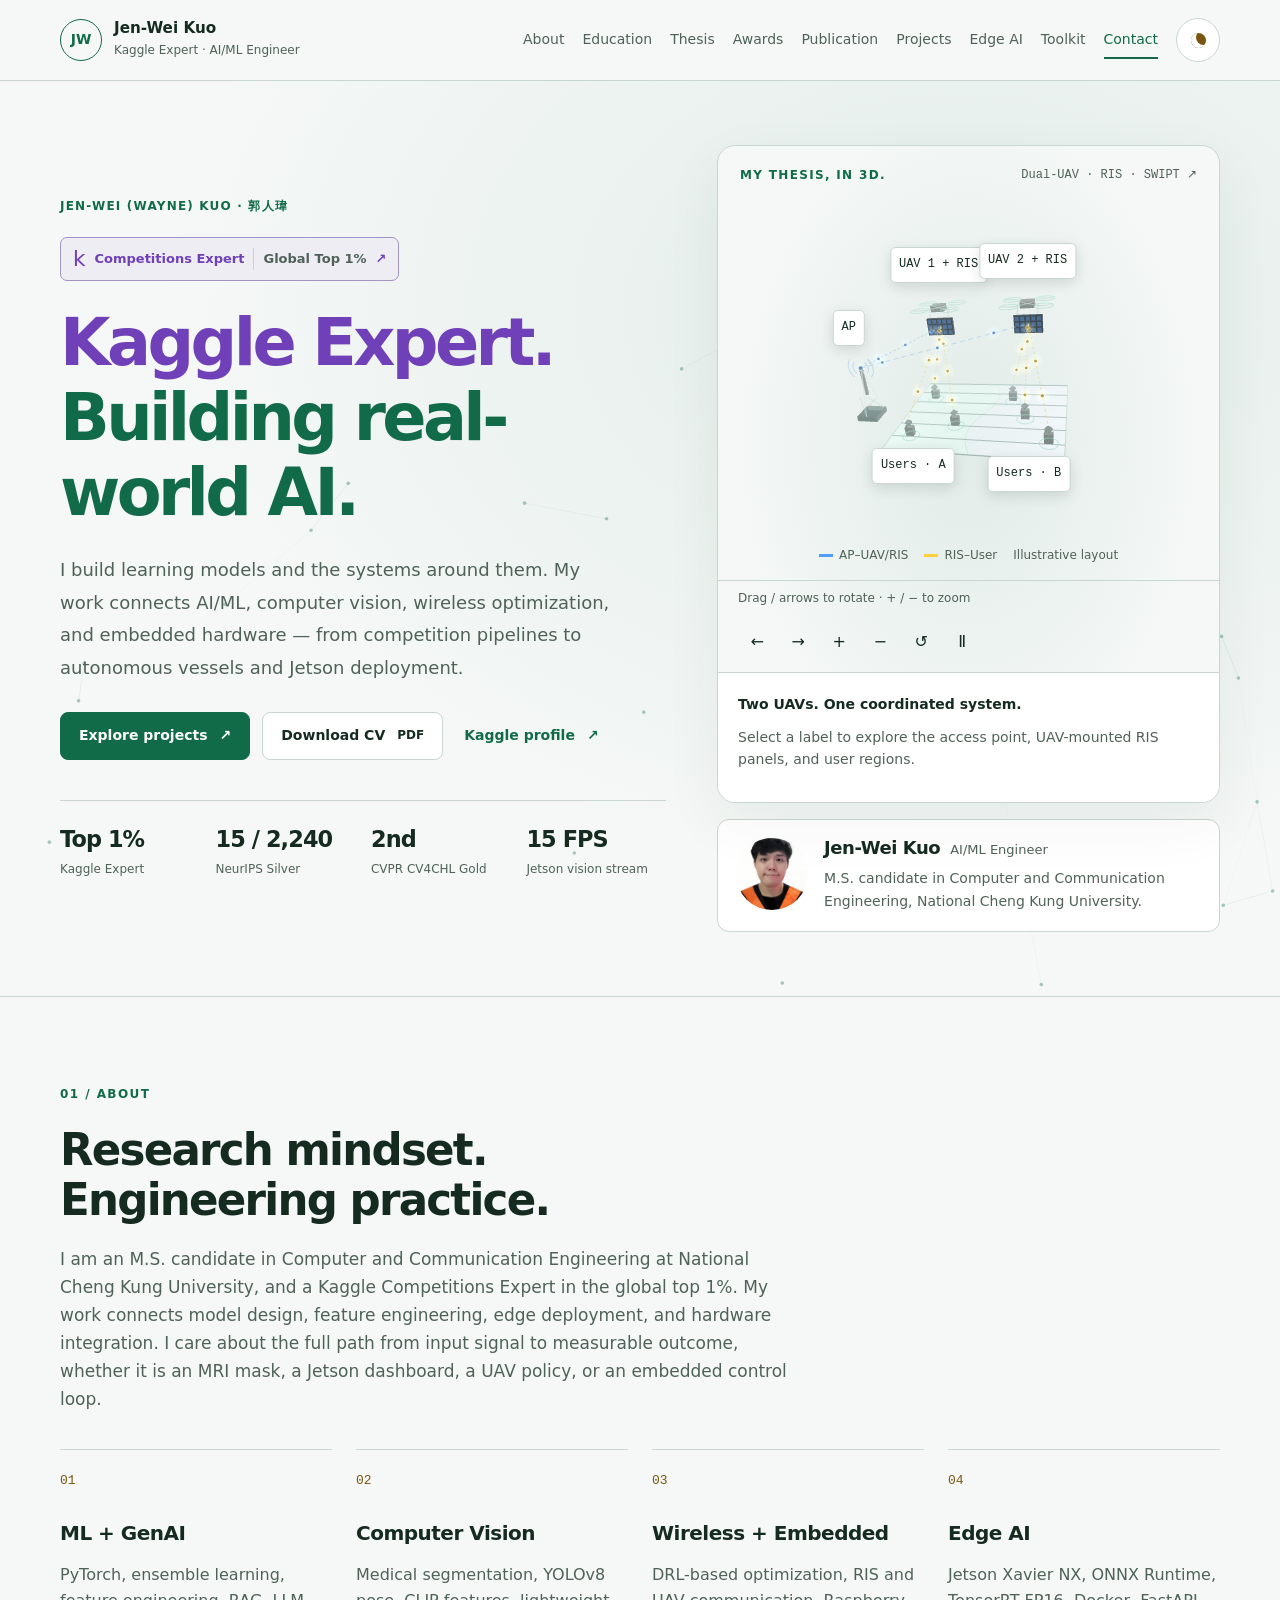
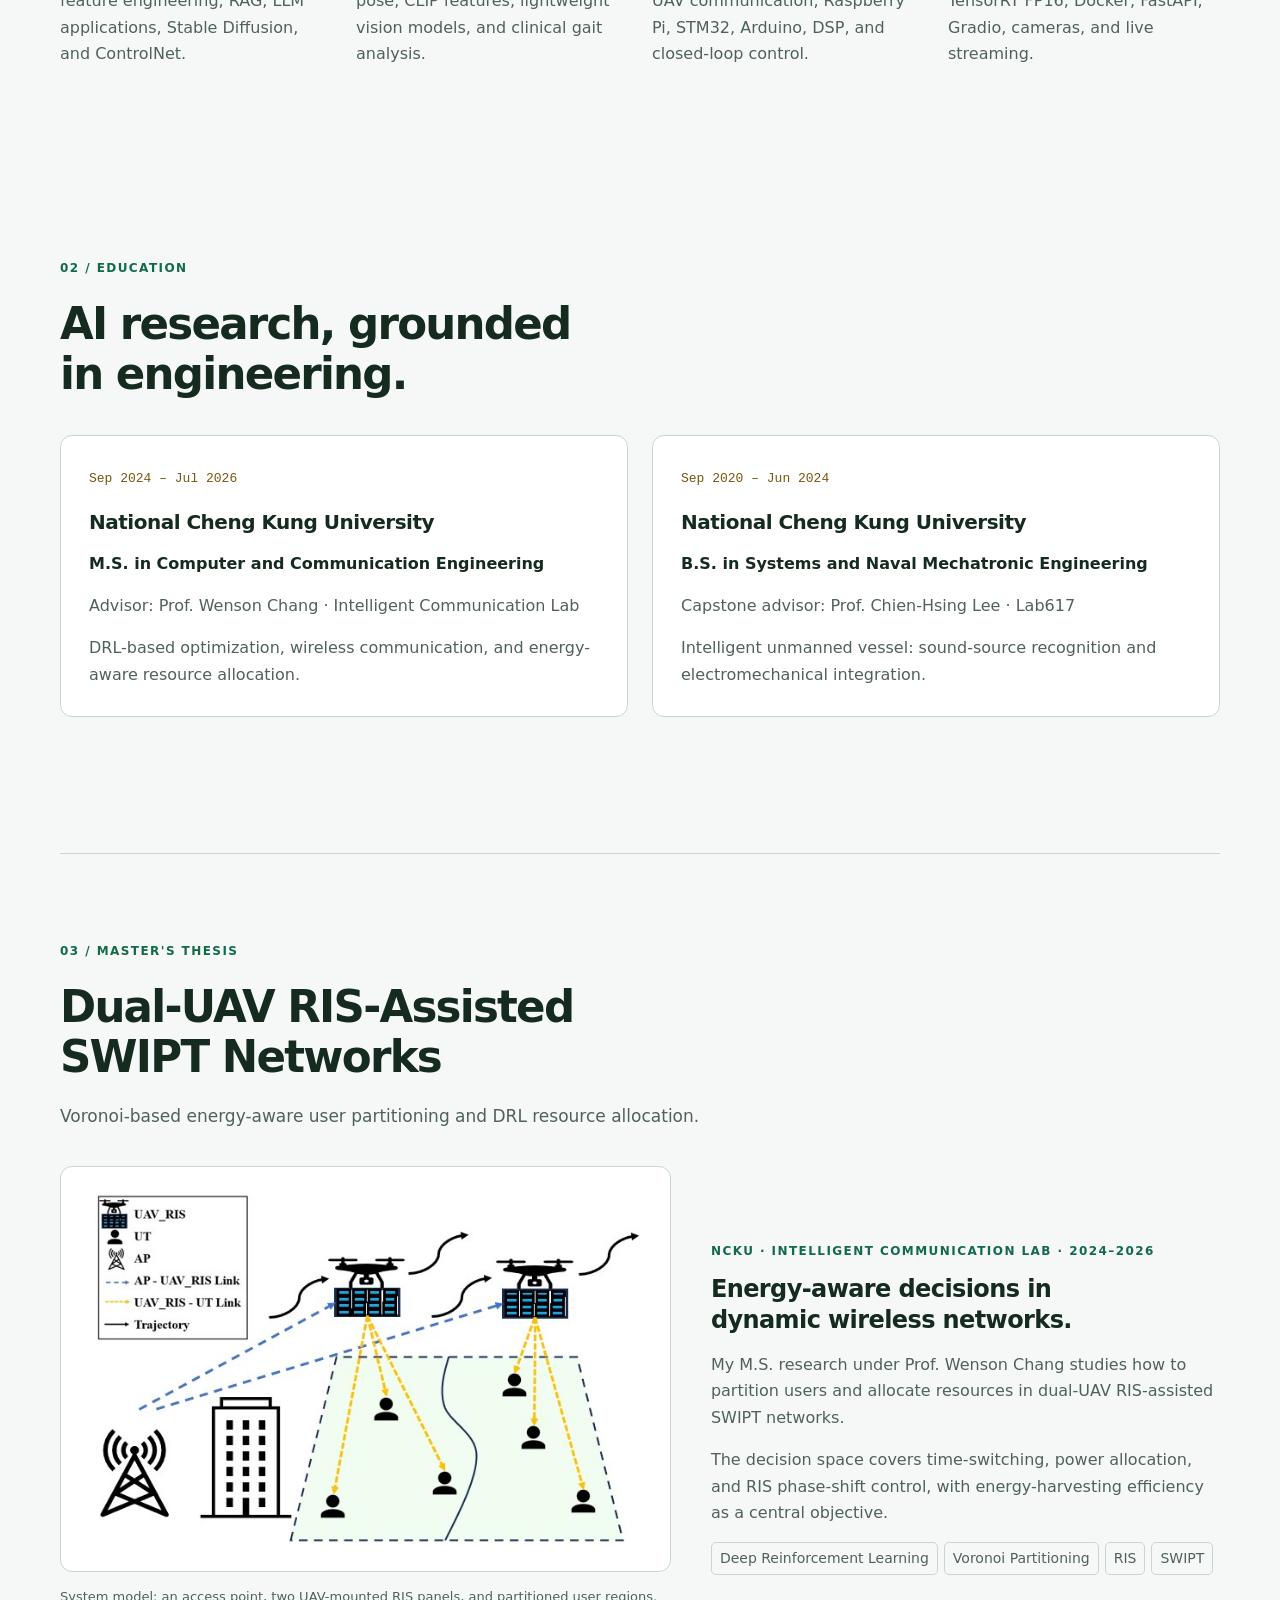
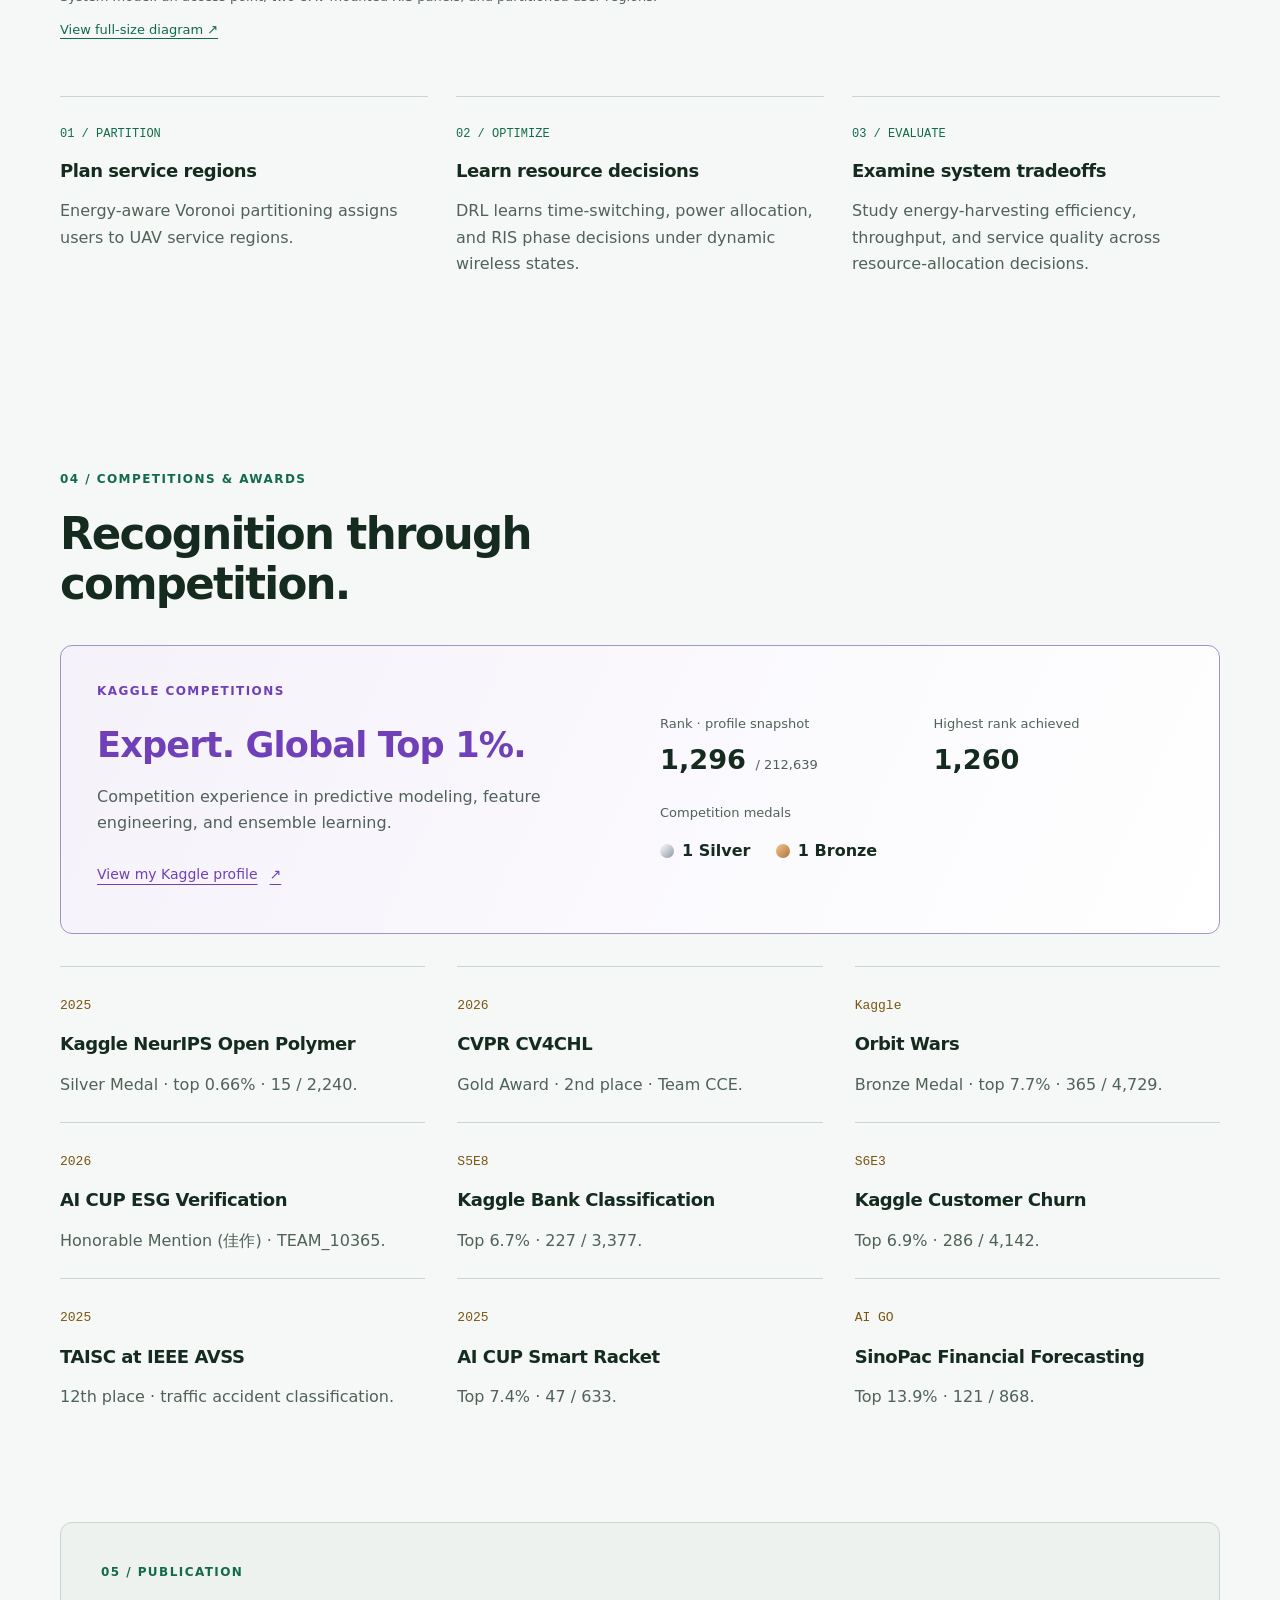
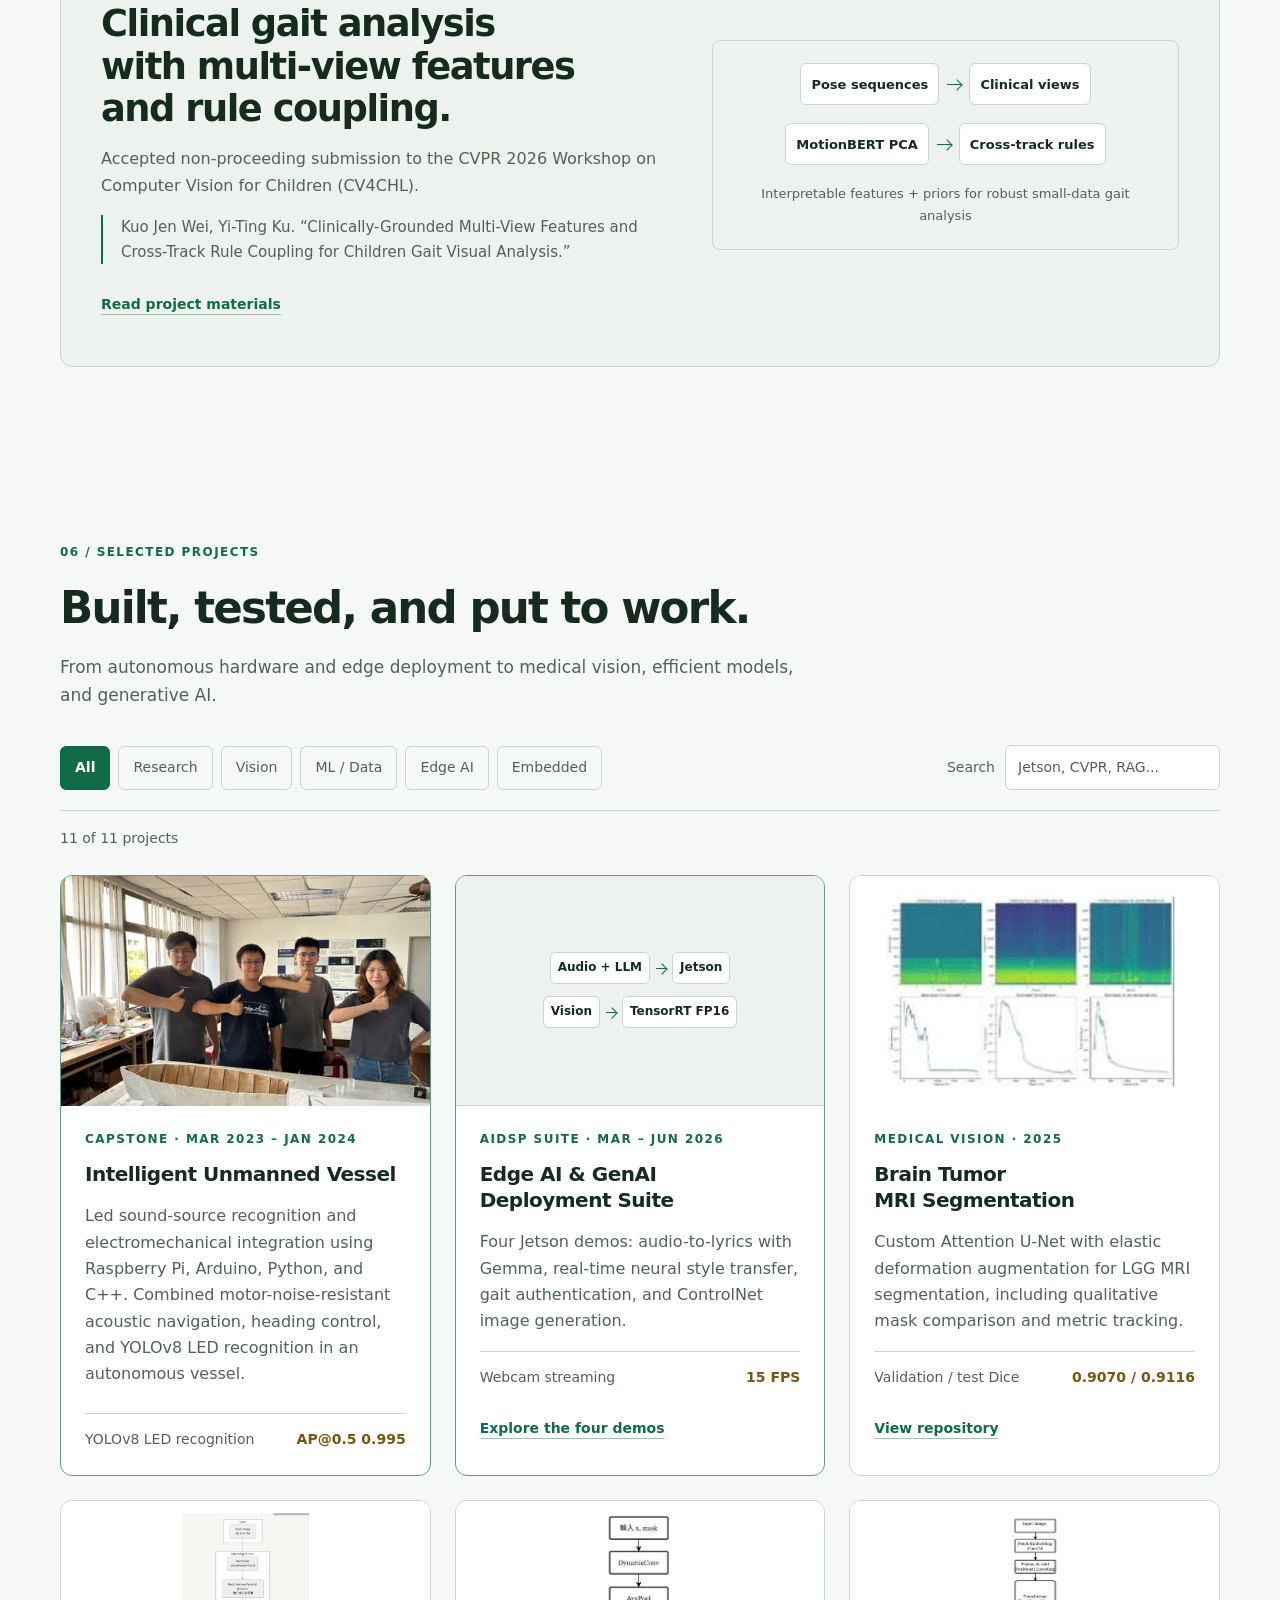
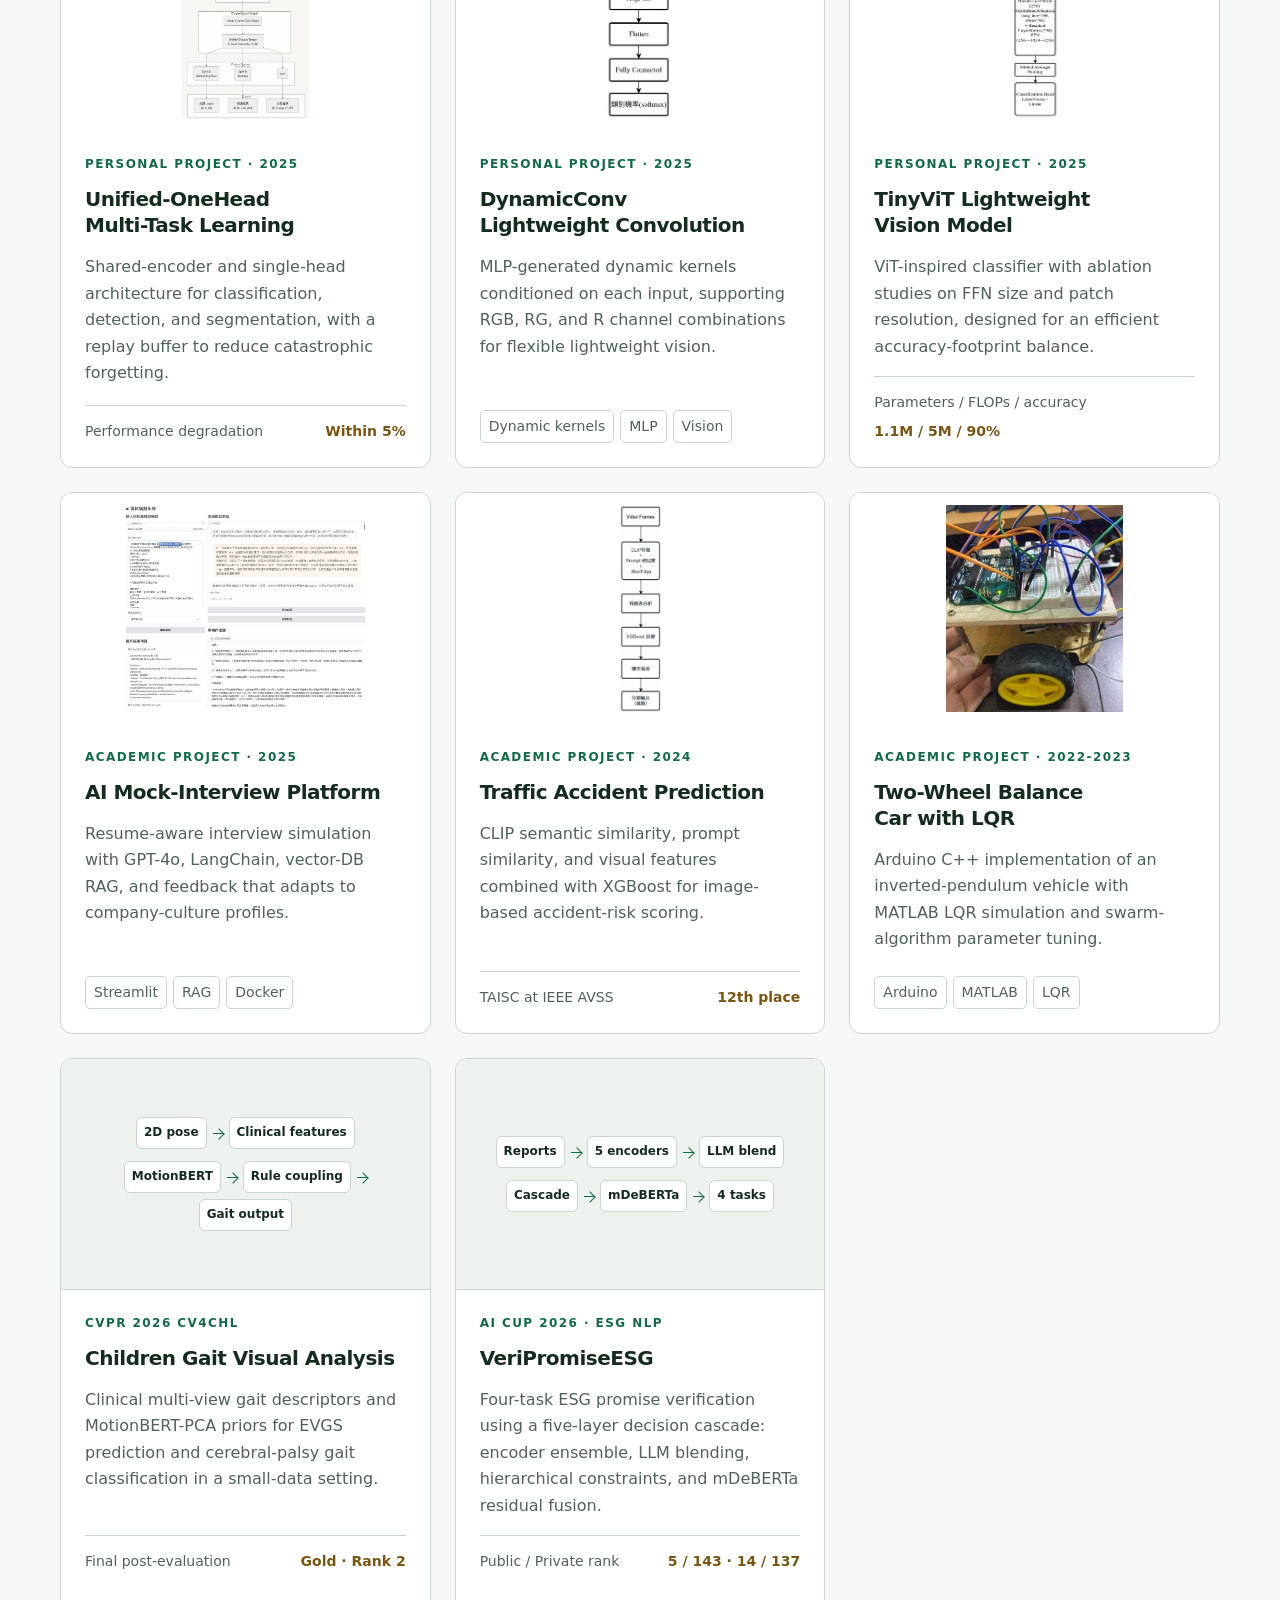
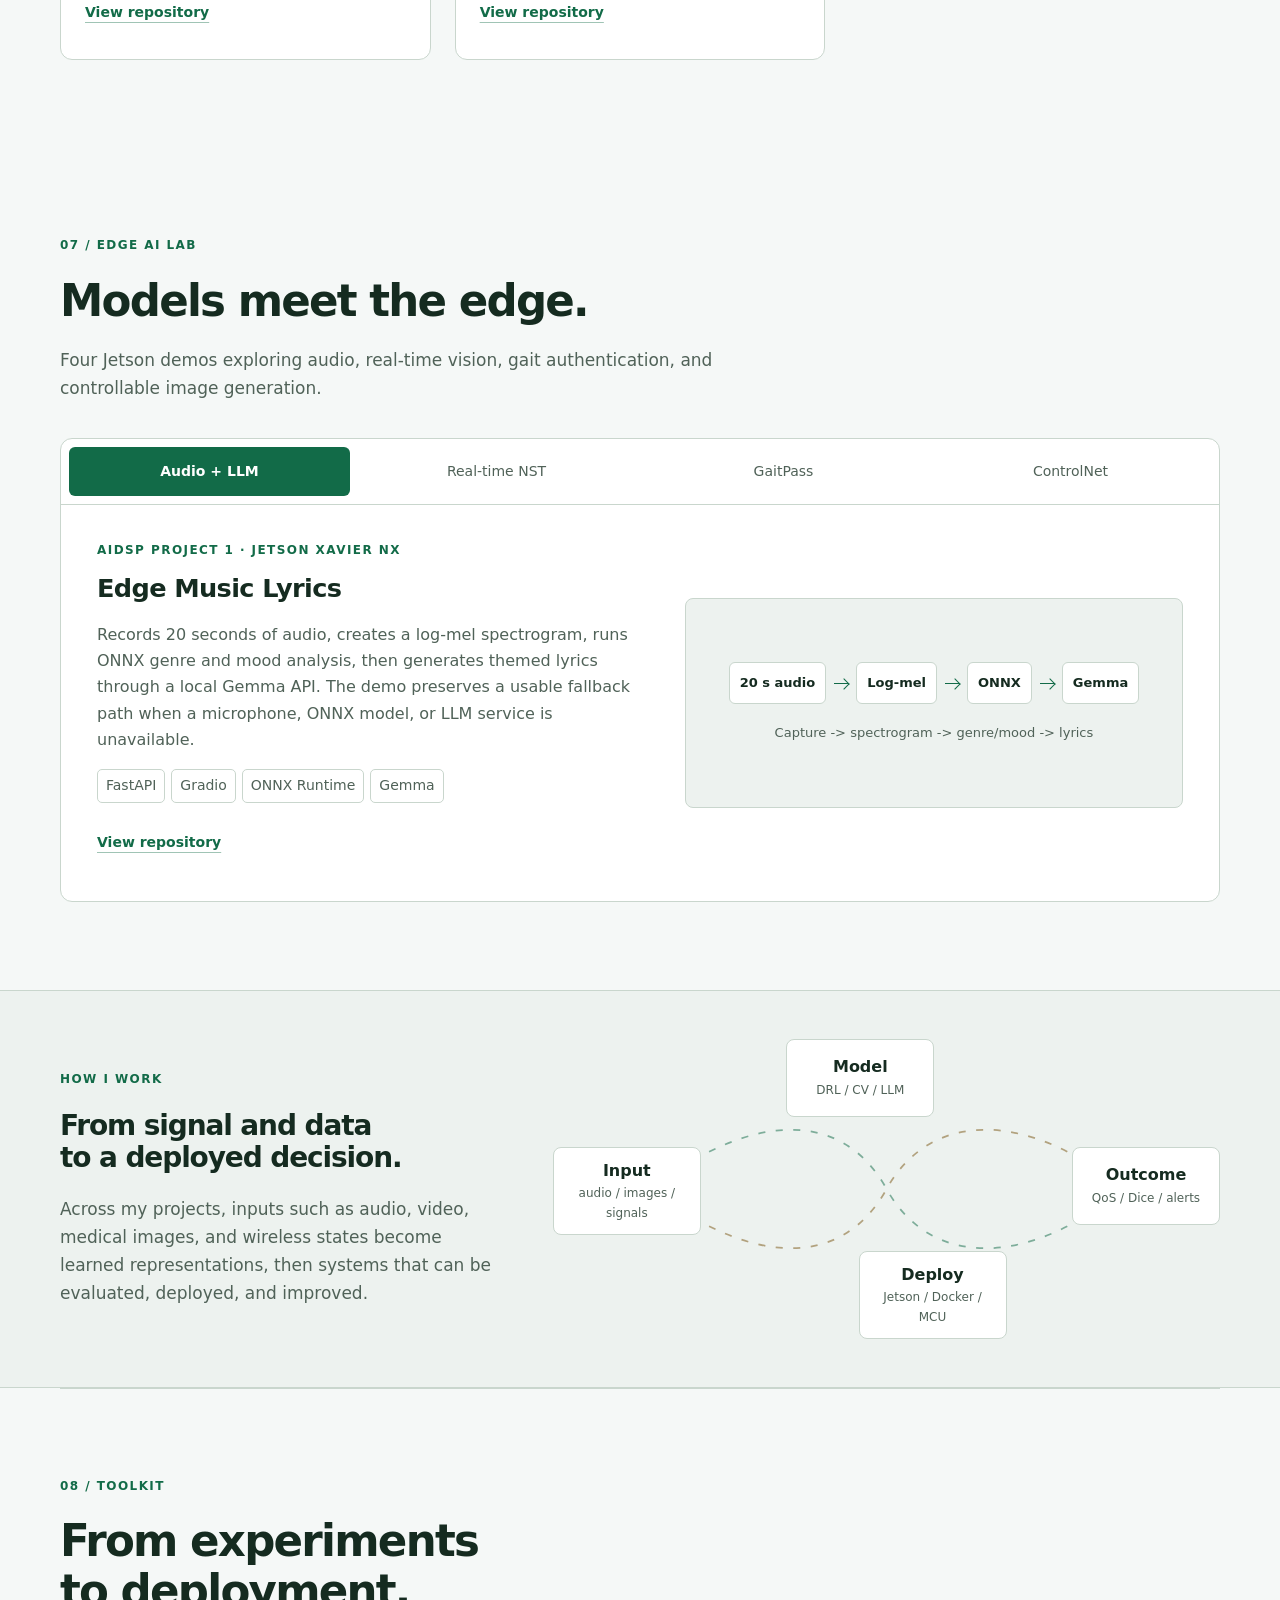
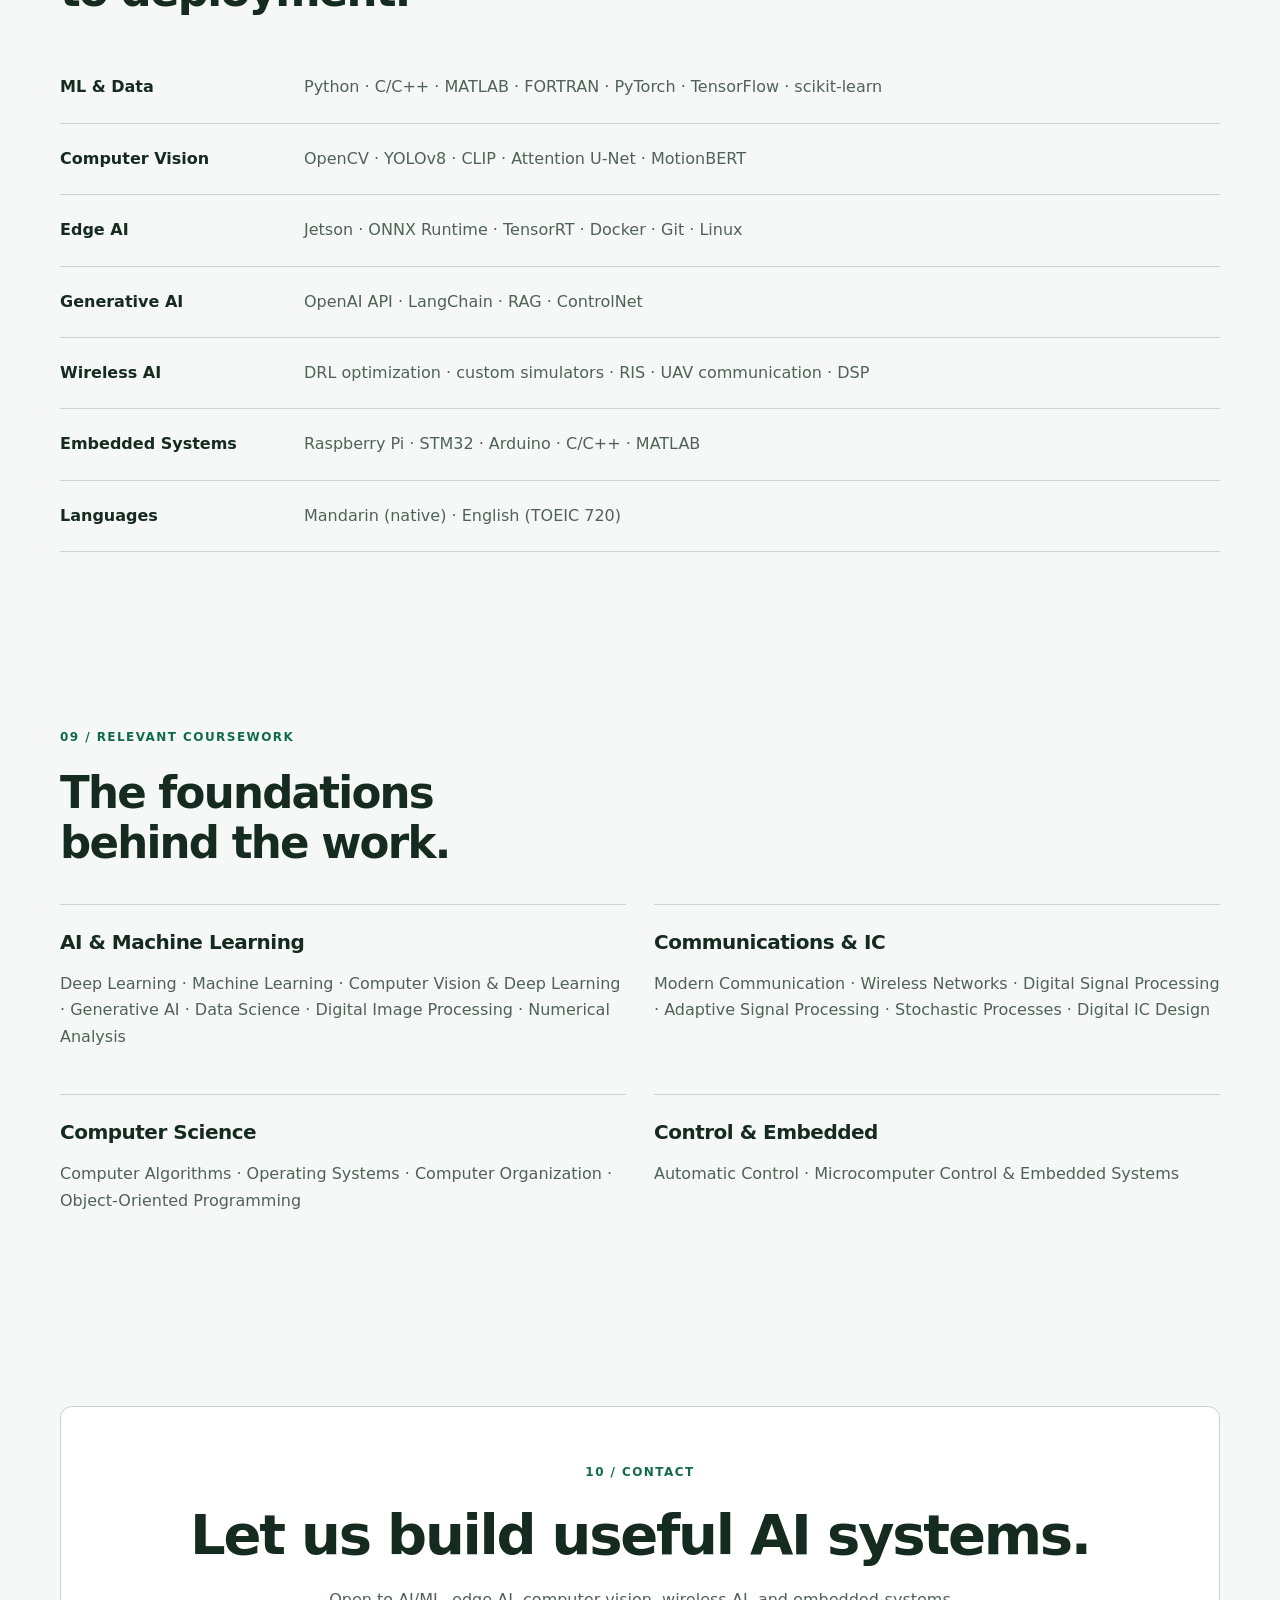
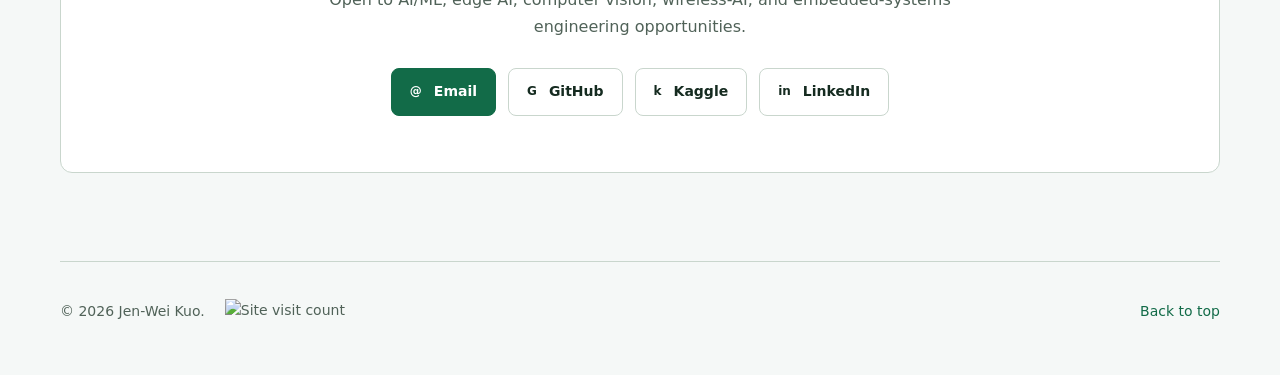
==== commit dc1624fa: "Replace abstract 3D hero with interactive dual-UAV RIS thesis architecture" ====
--- a/index.html
+++ b/index.html
@@ -16,7 +16,7 @@
   <meta name="twitter:card" content="summary_large_image" />
   <link rel="icon" href="assets/favicon.svg" type="image/svg+xml" />
   <script src="theme-init.js?v=20260908"></script>
-  <link rel="stylesheet" href="styles.css?v=20260908" />
+  <link rel="stylesheet" href="styles.css?v=20260908-thesis" />
   <script type="application/ld+json">
   {
     "@context": "https://schema.org",
@@ -92,25 +92,37 @@
         <div class="hero-visual">
           <figure class="scene-shell" aria-labelledby="sceneTitle" aria-describedby="sceneHelp">
             <figcaption class="scene-heading">
-              <span class="eyebrow" id="sceneTitle">Models. Connected.</span>
-              <span class="scene-tag">Research → Edge</span>
+              <span class="eyebrow" id="sceneTitle">My thesis, in 3D.</span>
+              <a class="scene-tag" href="#research">Dual-UAV · RIS · SWIPT ↗</a>
             </figcaption>
             <div class="scene-stage">
               <canvas id="networkCanvas" aria-hidden="true"></canvas>
               <div class="scene-fallback" id="sceneFallback">
-                <span>Data</span><i aria-hidden="true">→</i><span>Models</span><i aria-hidden="true">→</i><span>Edge</span>
+                <img src="assets/images/dual-uav-ris-swipt.jpg" alt="Thesis system model: access point, two UAV-mounted RIS panels and user regions" width="661" height="423" decoding="async" />
               </div>
-              <span class="scene-coordinate scene-coordinate-top" aria-hidden="true">01 / LEARN</span>
-              <span class="scene-coordinate scene-coordinate-bottom" aria-hidden="true">02 / DEPLOY</span>
-            </div>
+              <div class="scene-labels" id="sceneLabels" role="group" aria-label="Explore thesis system components" hidden>
+                <button type="button" data-entity="ap" aria-pressed="false">AP</button>
+                <button type="button" data-entity="uav1" aria-pressed="false">UAV 1 + RIS</button>
+                <button type="button" data-entity="uav2" aria-pressed="false">UAV 2 + RIS</button>
+                <button type="button" data-entity="usersA" aria-pressed="false">Users · A</button>
+                <button type="button" data-entity="usersB" aria-pressed="false">Users · B</button>
+              </div>
+            </div>
+            <div class="scene-legend" aria-label="Wireless link legend"><span class="link-ap">AP–UAV/RIS</span><span class="link-user">RIS–User</span><span>Illustrative layout</span></div>
             <div class="scene-footer" id="sceneControls" hidden>
-              <p id="sceneHelp">Drag to rotate · Arrow keys</p>
+              <p id="sceneHelp">Drag / arrows to rotate · + / − to zoom</p>
               <div class="scene-buttons" role="group" aria-label="3D view controls">
                 <button type="button" id="sceneLeft" aria-label="Rotate 3D view left" title="Rotate left">←</button>
                 <button type="button" id="sceneRight" aria-label="Rotate 3D view right" title="Rotate right">→</button>
+                <button type="button" id="sceneZoomIn" aria-label="Zoom in on thesis model" title="Zoom in">+</button>
+                <button type="button" id="sceneZoomOut" aria-label="Zoom out from thesis model" title="Zoom out">−</button>
                 <button type="button" id="sceneReset" aria-label="Reset 3D view" title="Reset view">↺</button>
-                <button type="button" id="sceneMotion" aria-label="Pause automatic rotation" aria-pressed="false" title="Pause rotation">Ⅱ</button>
+                <button type="button" id="sceneMotion" aria-label="Pause signal animation" aria-pressed="false" title="Pause signals">Ⅱ</button>
               </div>
+            </div>
+            <div class="scene-detail" id="sceneDetail" role="status" aria-live="polite" aria-atomic="true">
+              <strong id="sceneDetailTitle">Two UAVs. One coordinated system.</strong>
+              <p id="sceneDetailText">Select a label to explore the access point, UAV-mounted RIS panels, and user regions.</p>
             </div>
           </figure>
         <aside class="profile-panel" aria-label="Profile snapshot">
@@ -566,6 +578,7 @@
   </footer>
 
   <script src="script.js?v=20260908" defer></script>
-  <script src="systems3d.js?v=20260908" defer></script>
+  <script src="thesis-scene.js?v=20260908-thesis" defer></script>
+  <script src="systems3d.js?v=20260908-thesis" defer></script>
 </body>
 </html>
--- a/styles.css
+++ b/styles.css
@@ -217,21 +217,28 @@
 .scene-heading { display: flex; align-items: center; justify-content: space-between; flex-wrap: wrap; gap: 8px; padding: 20px 22px 0; }
 .scene-heading .eyebrow { margin: 0; letter-spacing: .11em; }
 .scene-tag { color: var(--muted); font-family: ui-monospace, monospace; font-size: .75rem; }
+a.scene-tag:hover { color: var(--brand); }
 .scene-stage { position: relative; height: 360px; }
 #networkCanvas { display: block; width: 100%; height: 100%; cursor: grab; touch-action: pan-y; }
 .dragging #networkCanvas { cursor: grabbing; }
-.scene-coordinate { position: absolute; color: var(--muted); opacity: .75; font-family: ui-monospace, monospace; font-size: .75rem; letter-spacing: .06em; pointer-events: none; }
-.scene-coordinate-top { top: 26px; left: 22px; }
-.scene-coordinate-bottom { bottom: 20px; right: 22px; }
+.scene-labels { position: absolute; inset: 0; pointer-events: none; }
+.scene-labels button { position: absolute; pointer-events: auto; transform: translate(-50%, -50%); white-space: nowrap; min-height: 36px; padding: 5px 8px; color: var(--text); background: var(--surface); border: 1px solid var(--line); border-radius: 5px; font-family: ui-monospace, monospace; font-size: .75rem; box-shadow: 0 4px 14px rgb(0 0 0 / 12%); }
+.scene-labels button:hover, .scene-labels button[aria-pressed="true"] { color: var(--brand); border-color: var(--brand); }
+.scene-labels button:focus-visible { z-index: 4; }
+.scene-legend { display: flex; justify-content: center; align-items: center; flex-wrap: wrap; gap: 8px 16px; padding: 0 14px 14px; color: var(--muted); font-size: .75rem; }
+.scene-legend .link-ap::before, .scene-legend .link-user::before { content: ""; display: inline-block; width: 14px; height: 3px; margin-right: 6px; vertical-align: middle; background: #519eff; }
+.scene-legend .link-user::before { background: #ffd039; }
+.scene-detail { padding: 18px 20px; border-top: 1px solid var(--line); background: var(--surface); min-height: 130px; }
+.scene-detail strong { font-size: .875rem; }
+.scene-detail p { margin: 8px 0 0; color: var(--muted); font-size: .875rem; line-height: 1.6; }
 .scene-footer { display: flex; align-items: center; justify-content: space-between; gap: 12px; flex-wrap: wrap; border-top: 1px solid var(--line); padding: 8px 12px 8px 20px; }
 .scene-footer p { font-size: .75rem; color: var(--muted); margin: 0; }
 .scene-buttons { display: flex; gap: 3px; }
 .scene-buttons button { width: 38px; height: 44px; border: 0; border-radius: 6px; background: transparent; color: var(--text); font-size: 1rem; }
 .scene-buttons button:hover { background: var(--surface-strong); color: var(--brand); }
 .scene-buttons button:disabled { color: var(--muted); opacity: .55; cursor: default; }
-.scene-fallback { position: absolute; inset: 0; display: flex; align-items: center; justify-content: center; flex-wrap: wrap; gap: 12px; padding: 30px; }
-.scene-fallback span { border: 1px solid var(--brand); border-radius: 8px; padding: 12px; color: var(--brand); background: var(--surface); }
-.scene-fallback i { color: var(--muted); font-style: normal; }
+.scene-fallback { position: absolute; inset: 0; display: grid; place-items: center; padding: 20px; }
+.scene-fallback img { width: 100%; height: auto; max-height: 100%; object-fit: contain; border-radius: 8px; background: #fff; }
 .hero-visual .profile-panel { display: grid; grid-template-columns: 72px minmax(0, 1fr); gap: 16px; padding: 18px; transform: none; box-shadow: none; background: var(--surface); }
 .hero-visual .profile-frame { aspect-ratio: 1; align-self: start; border-radius: 50%; }
 .hero-visual .profile-summary { padding: 0; }
@@ -357,7 +364,9 @@
   .scene-footer { padding: 8px 12px; gap: 4px; }
   .scene-footer p { flex: 1 1 100%; text-align: center; padding-top: 4px; }
   .scene-buttons { margin-inline: auto; }
-  .scene-buttons button { width: 48px; }
+  .scene-buttons button { width: 40px; }
+  .scene-labels button { min-height: 44px; }
+  .scene-detail { min-height: 0; padding: 16px; }
   .hero-visual .profile-panel { grid-template-columns: 60px minmax(0, 1fr); padding: 16px; }
   .hero-visual .profile-summary h2 span { display: block; margin: 6px 0 0; }
   .education-grid, .course-grid { grid-template-columns: minmax(0, 1fr); }
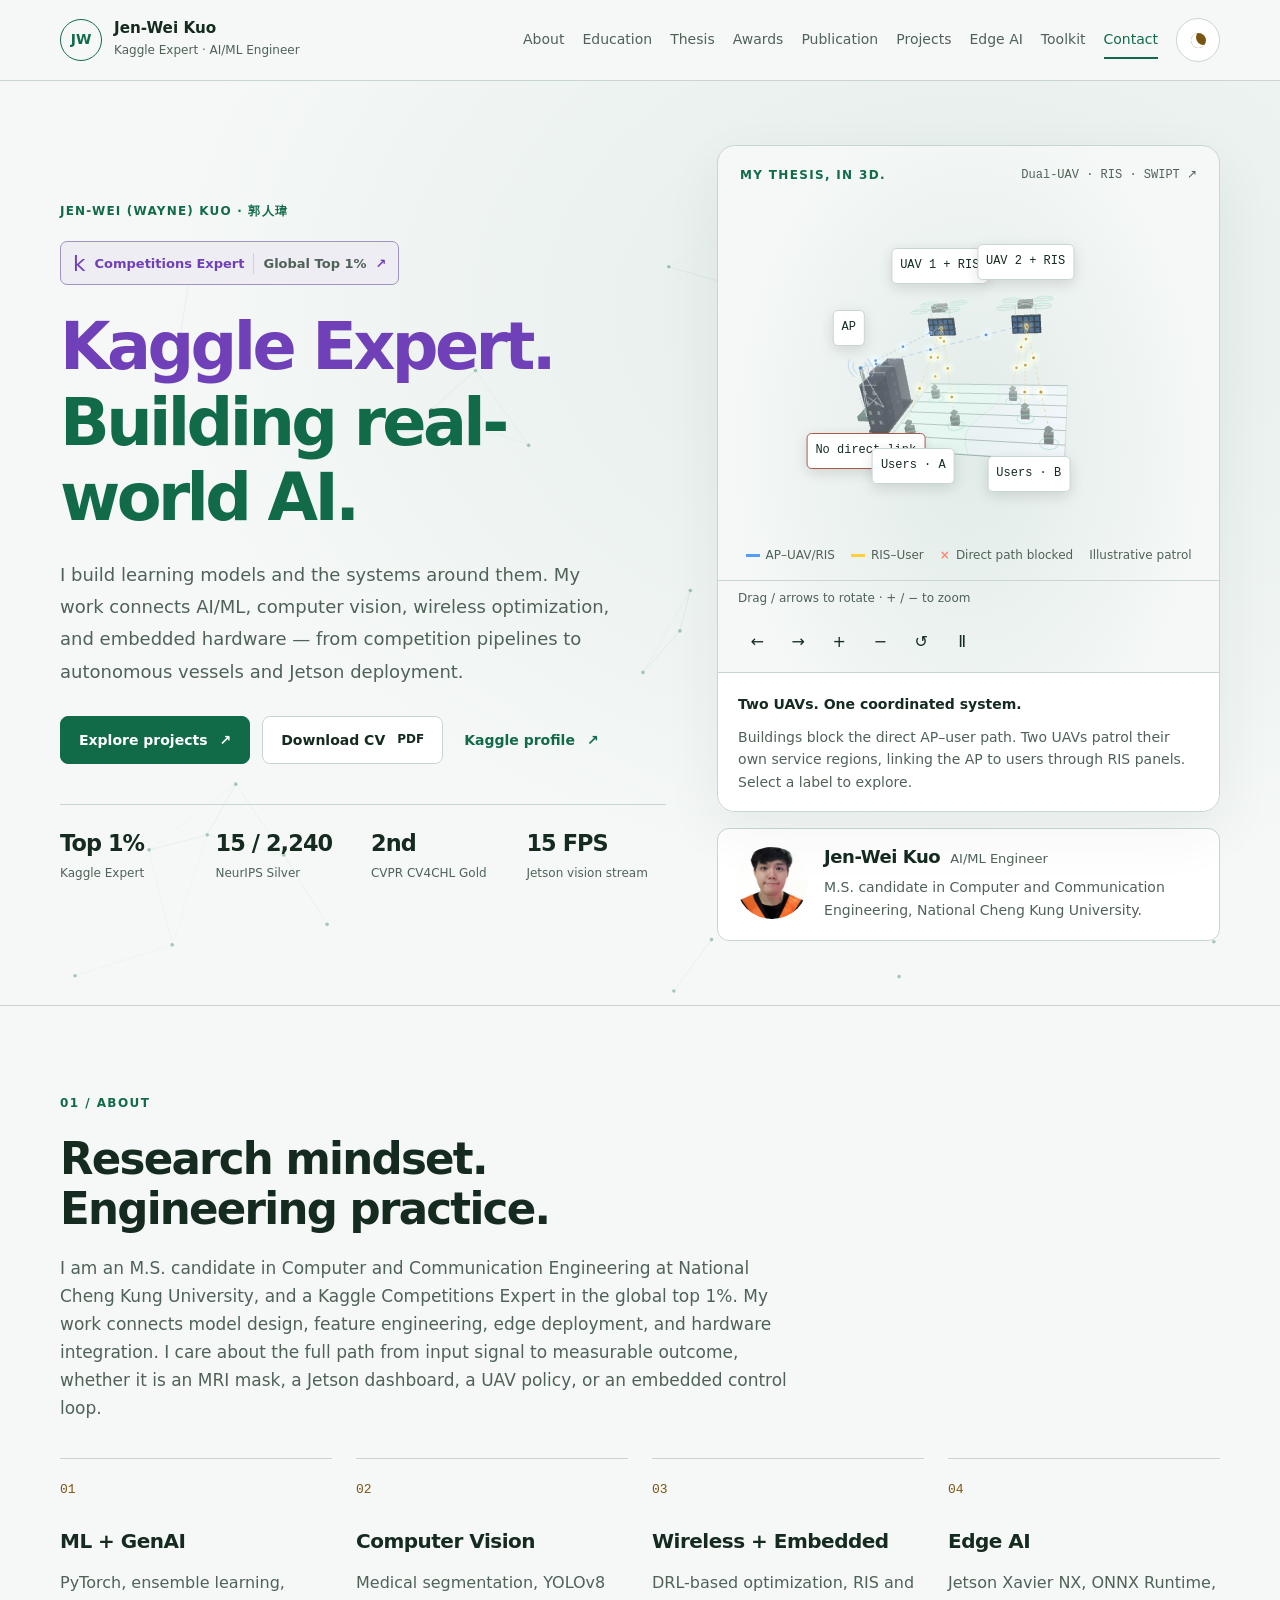
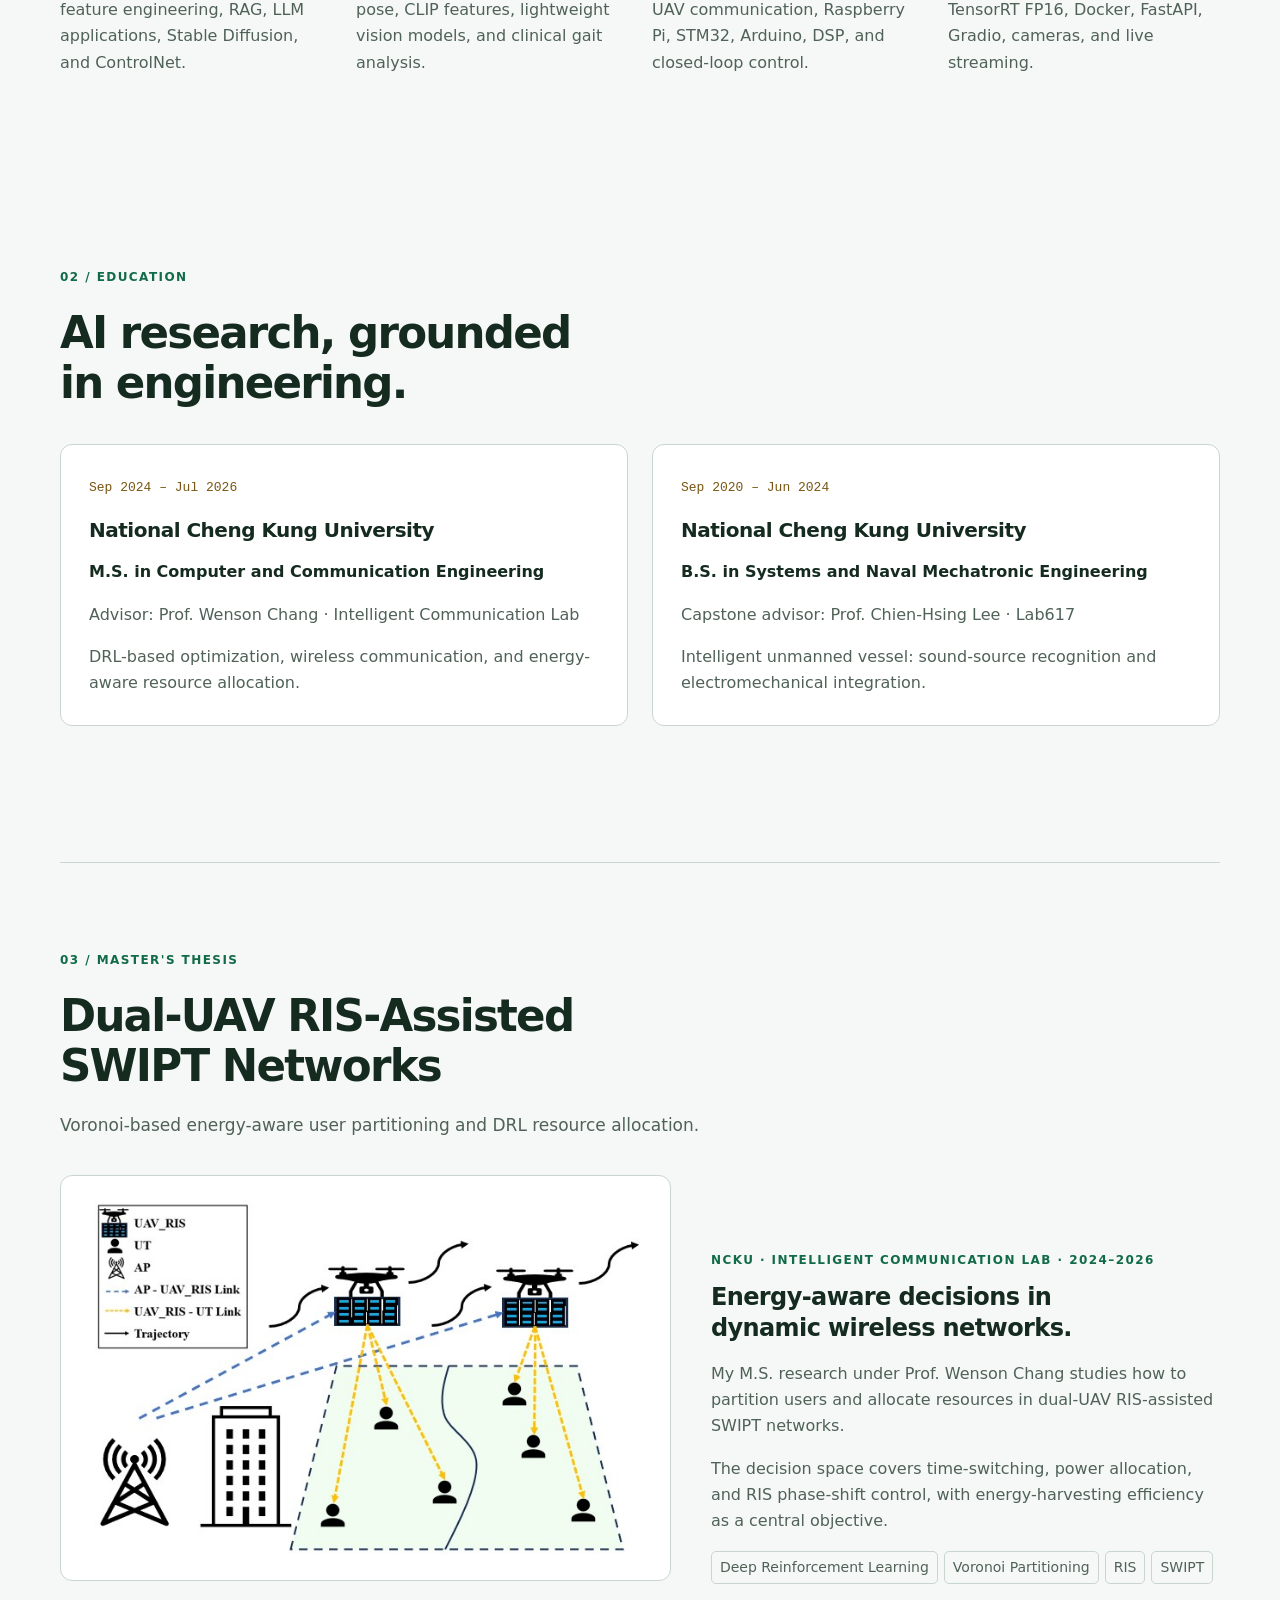
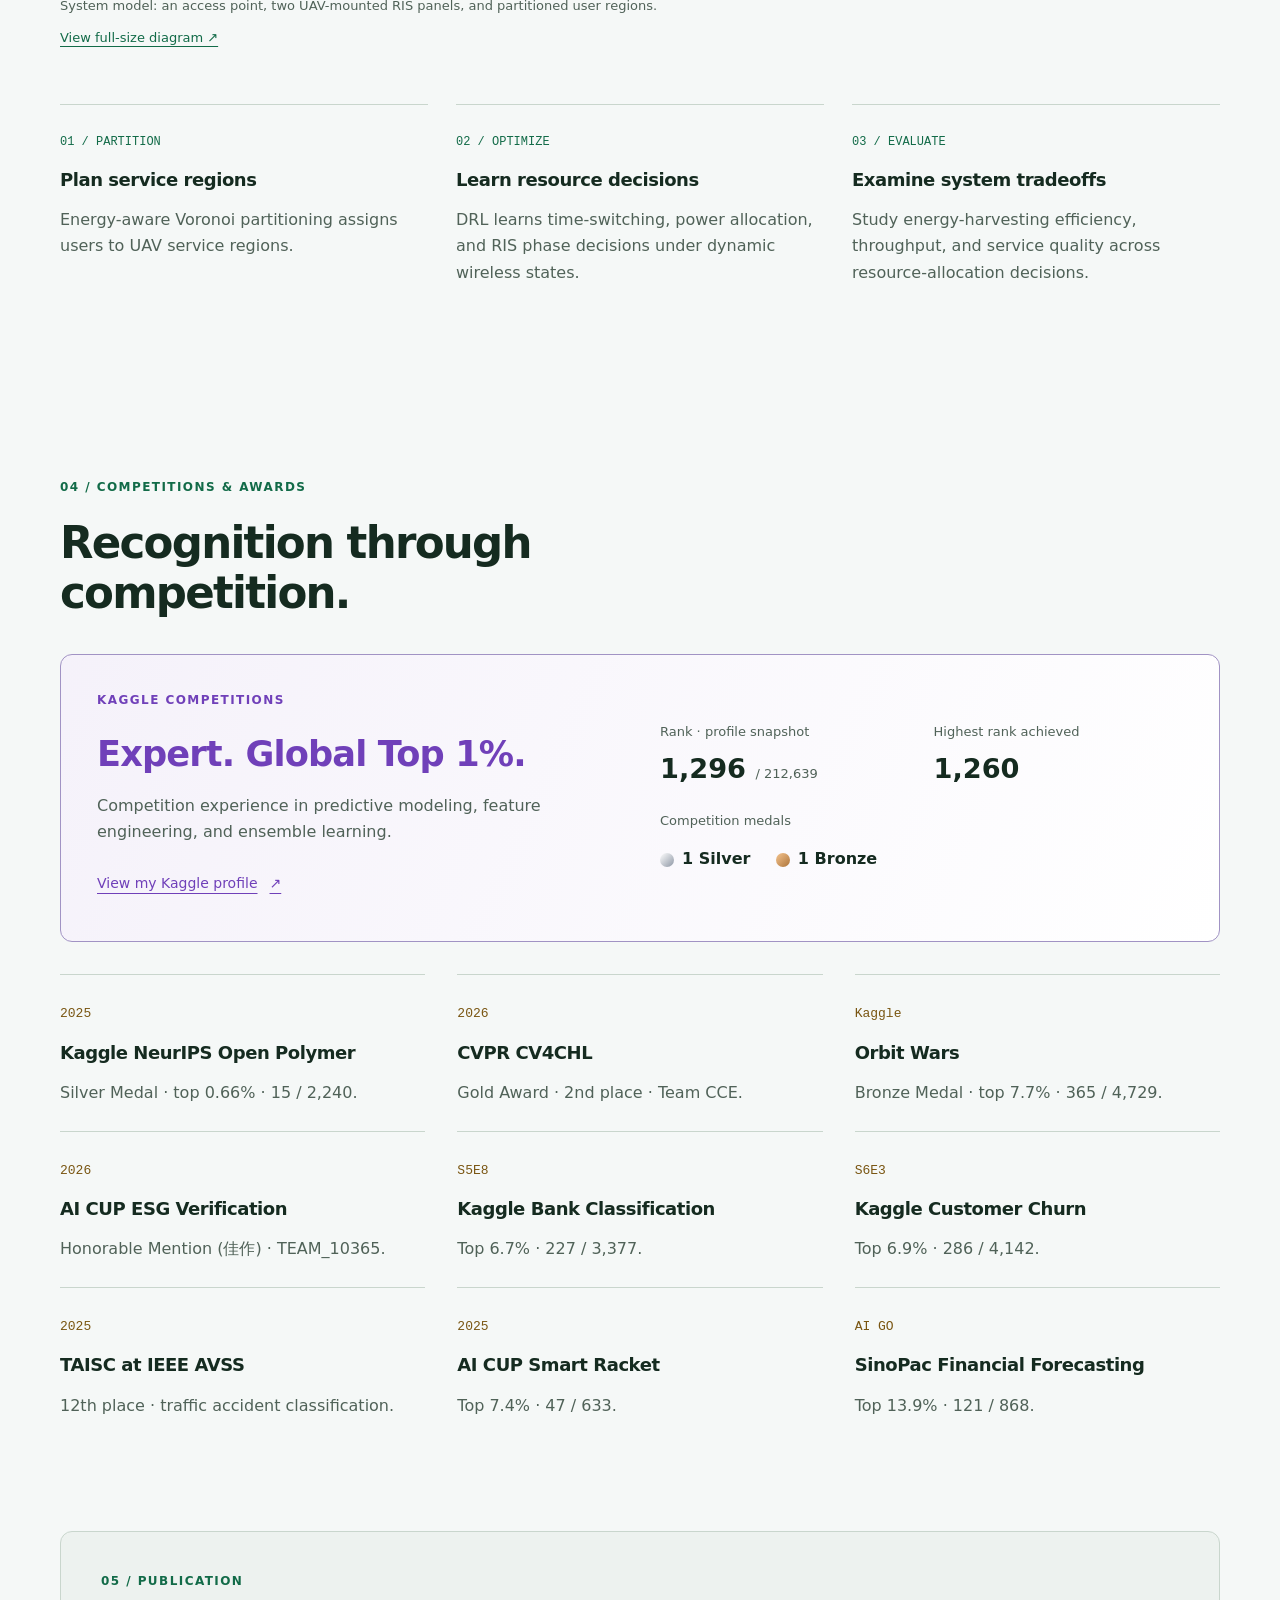
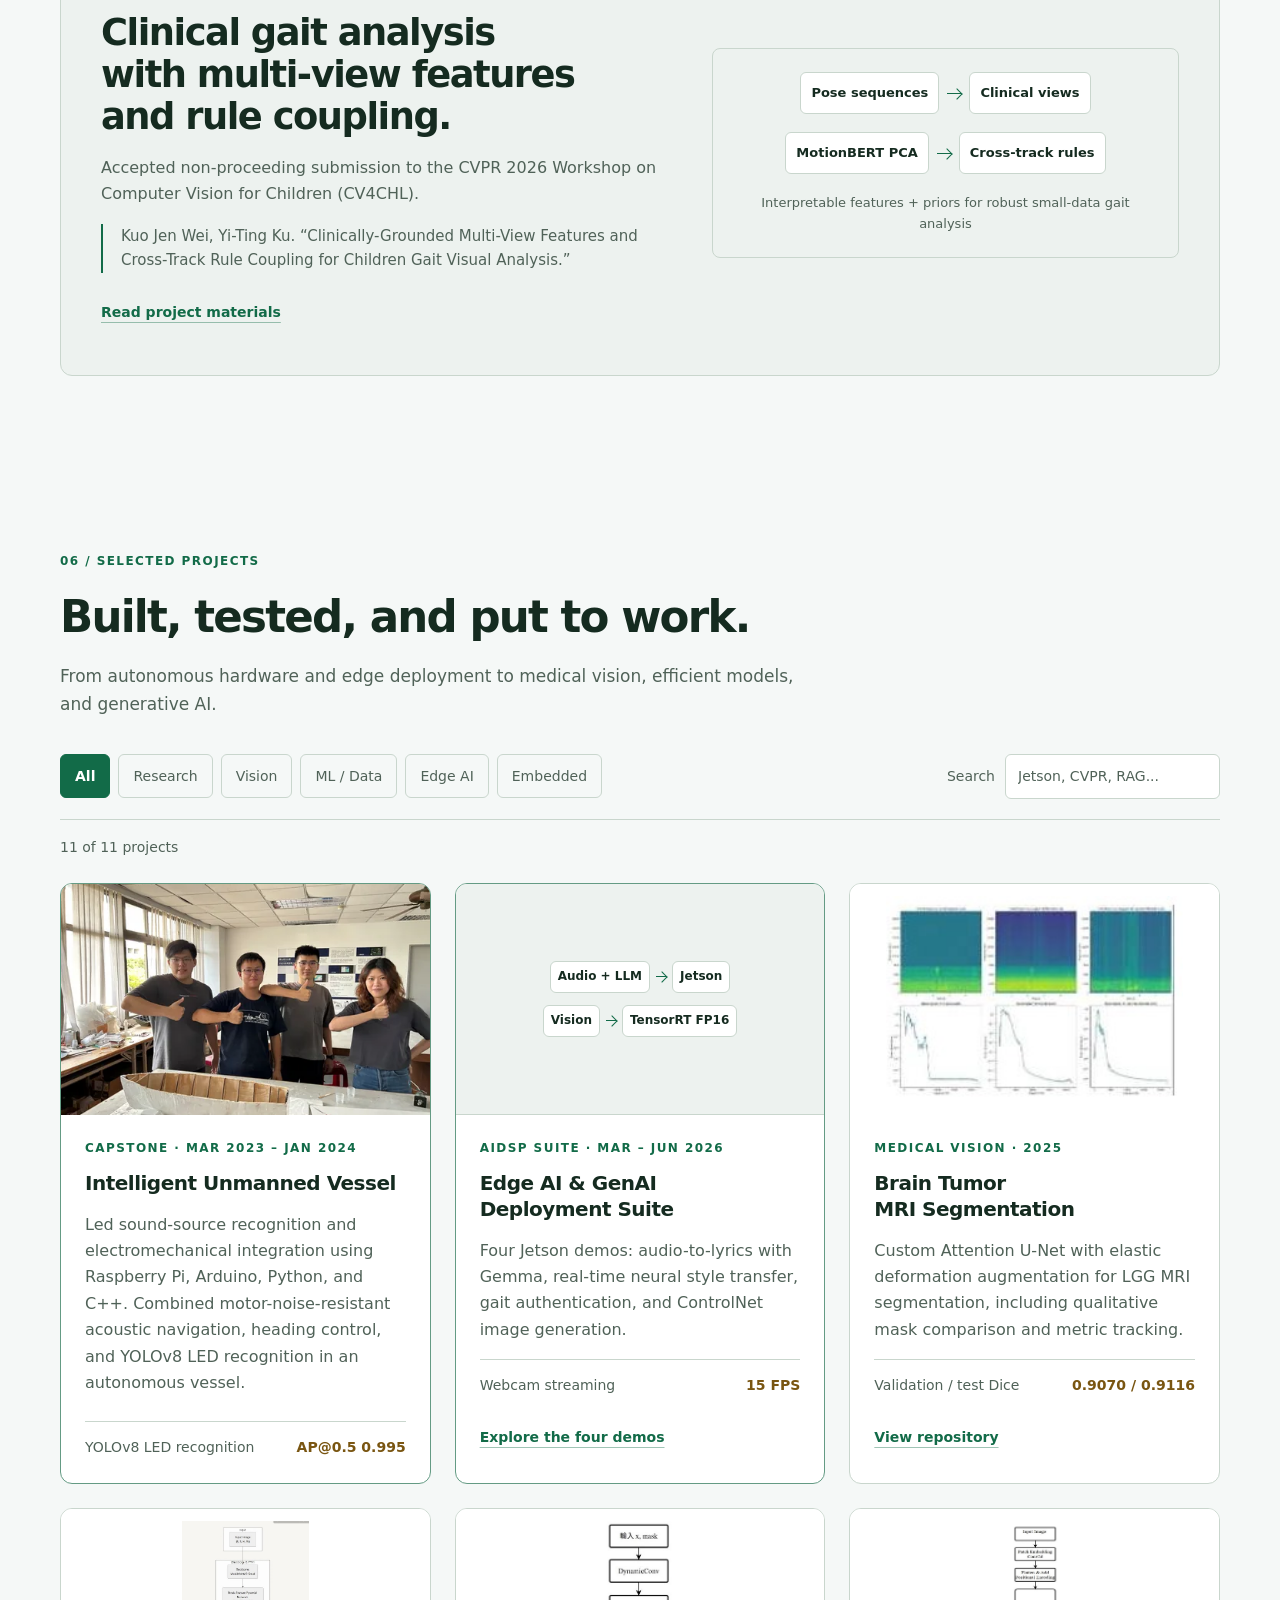
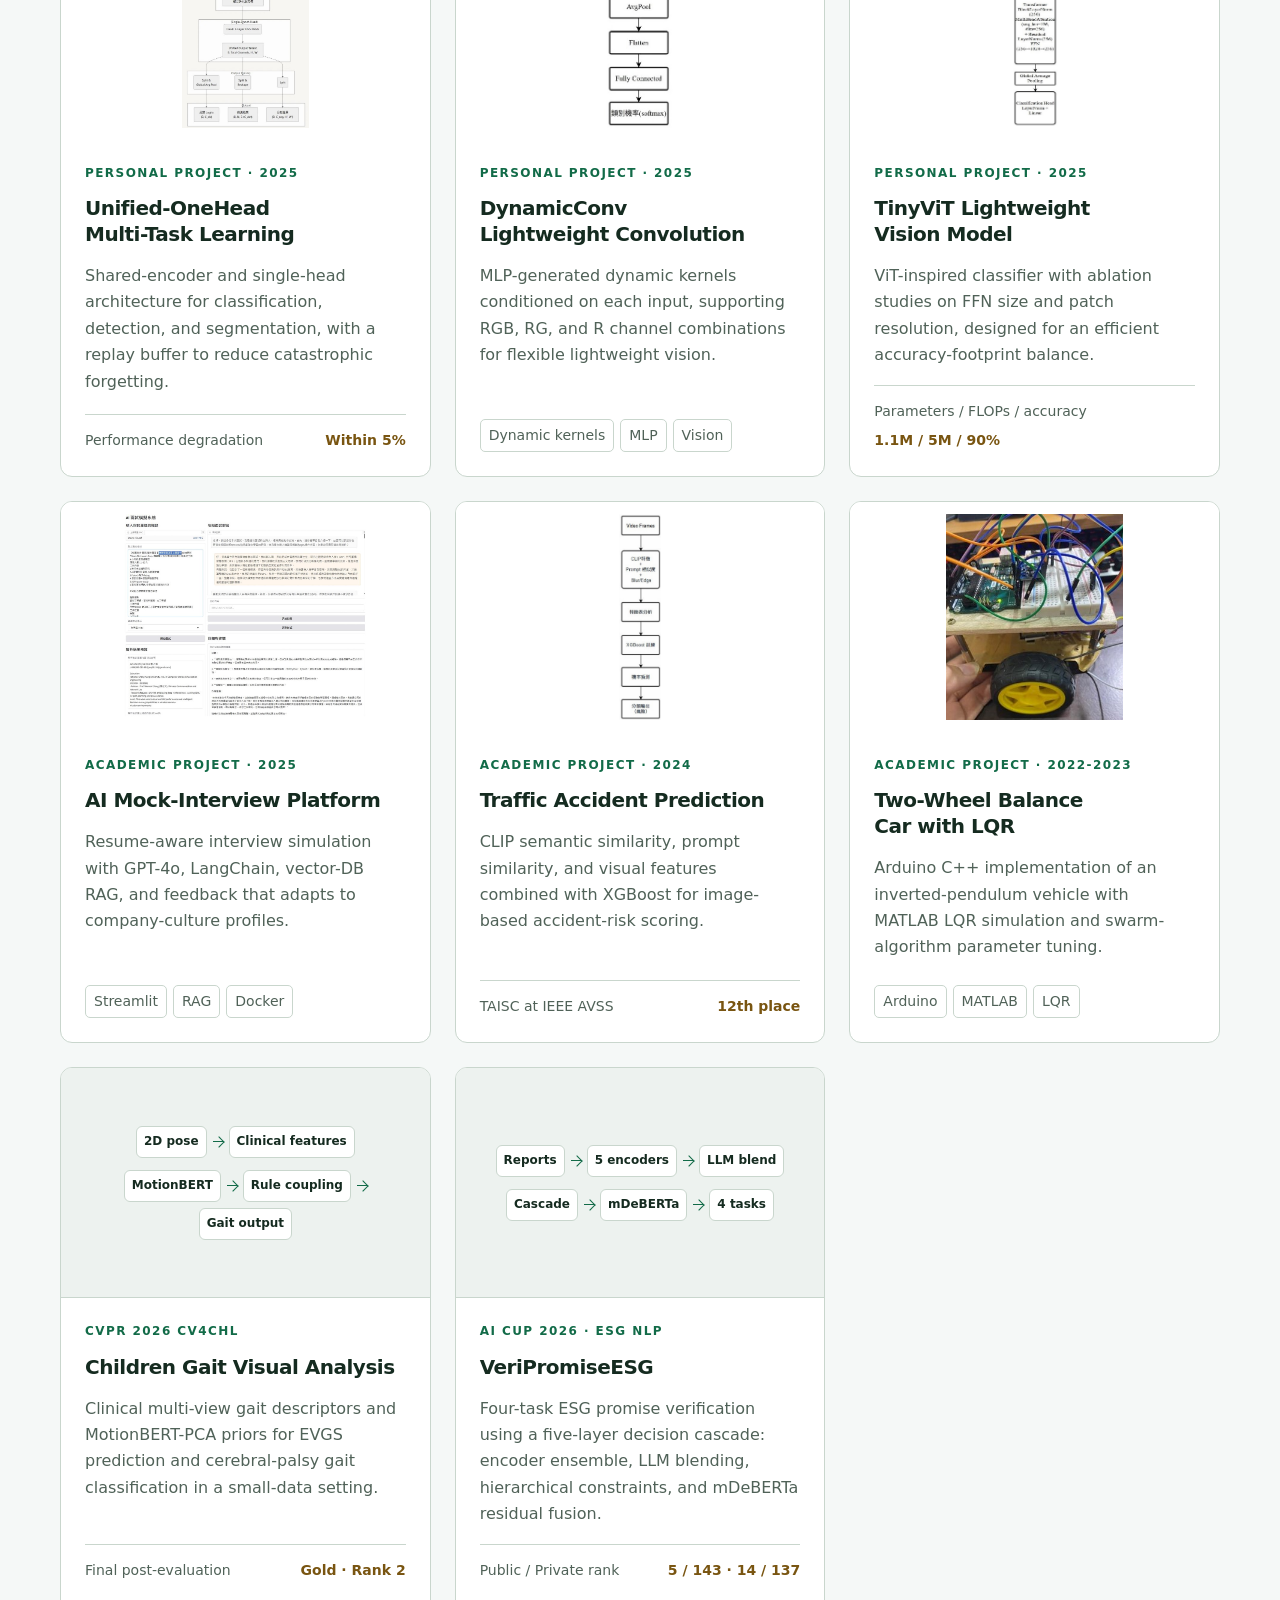
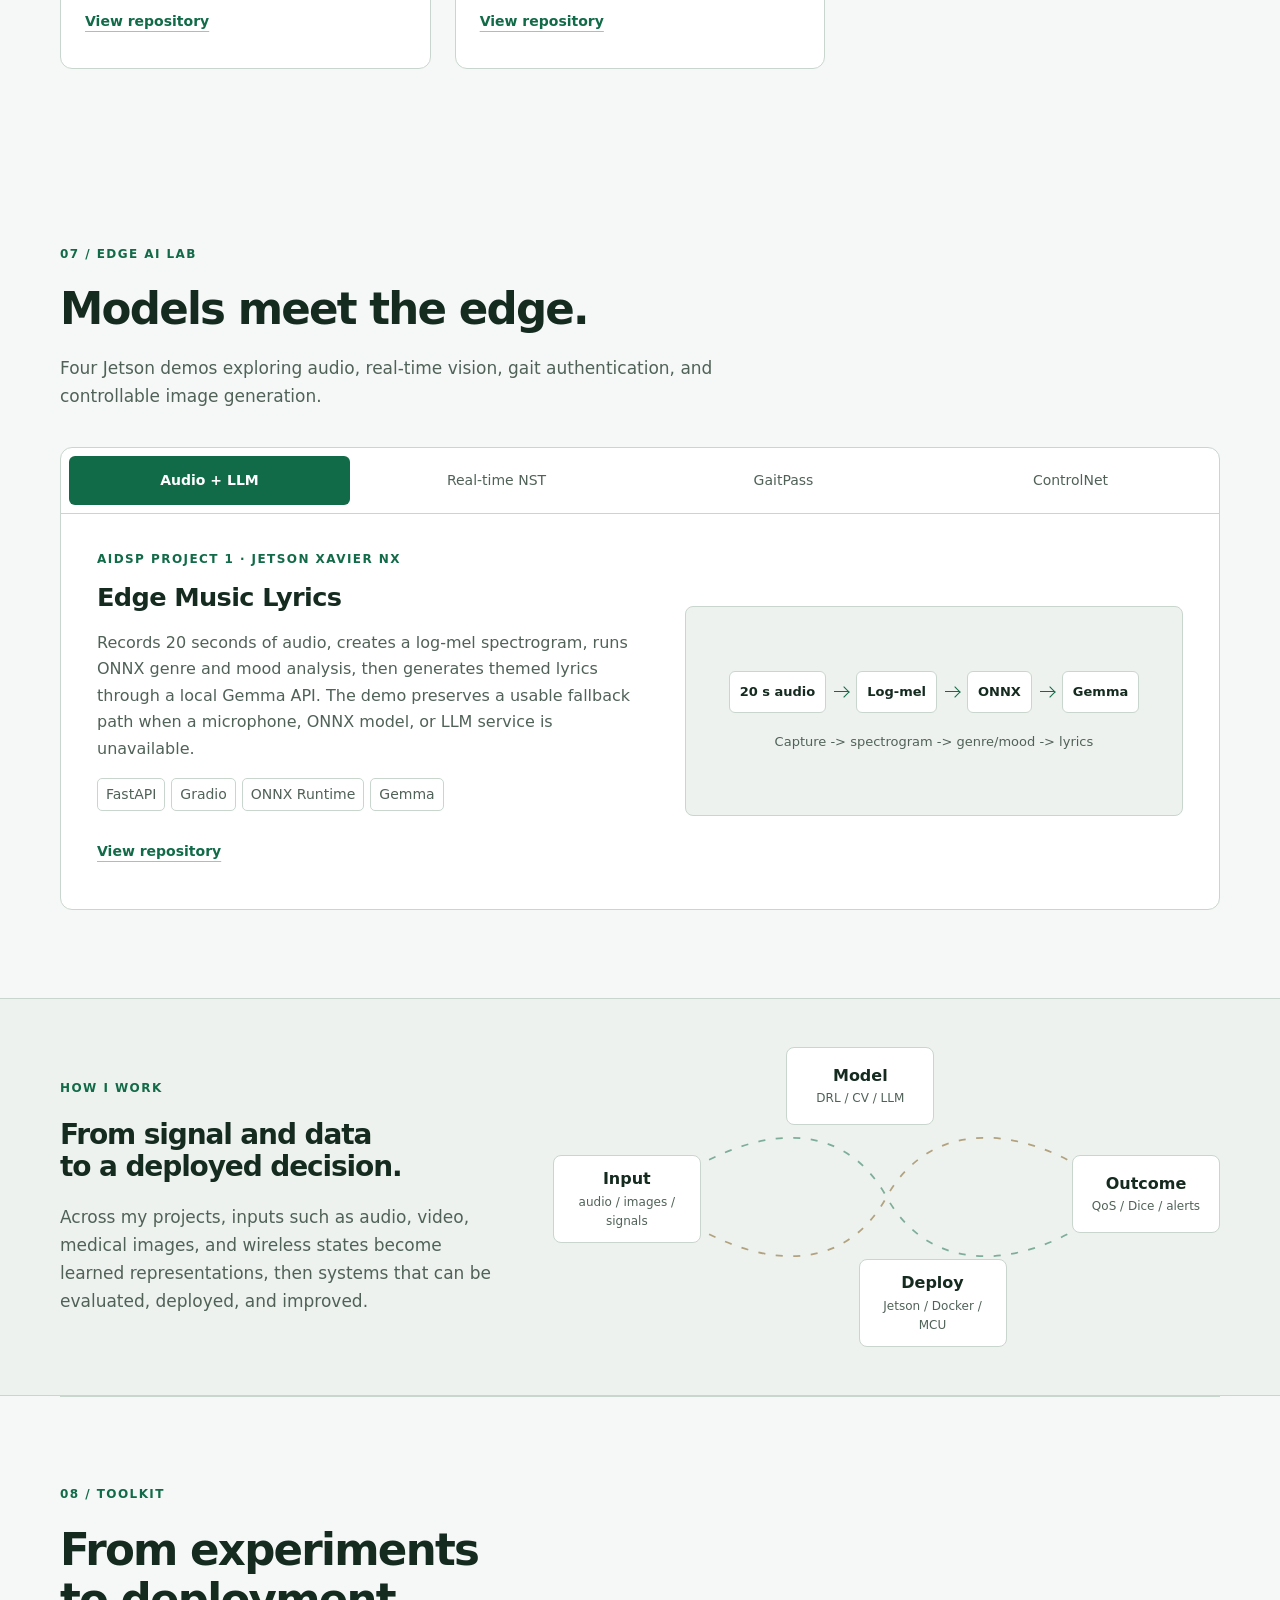
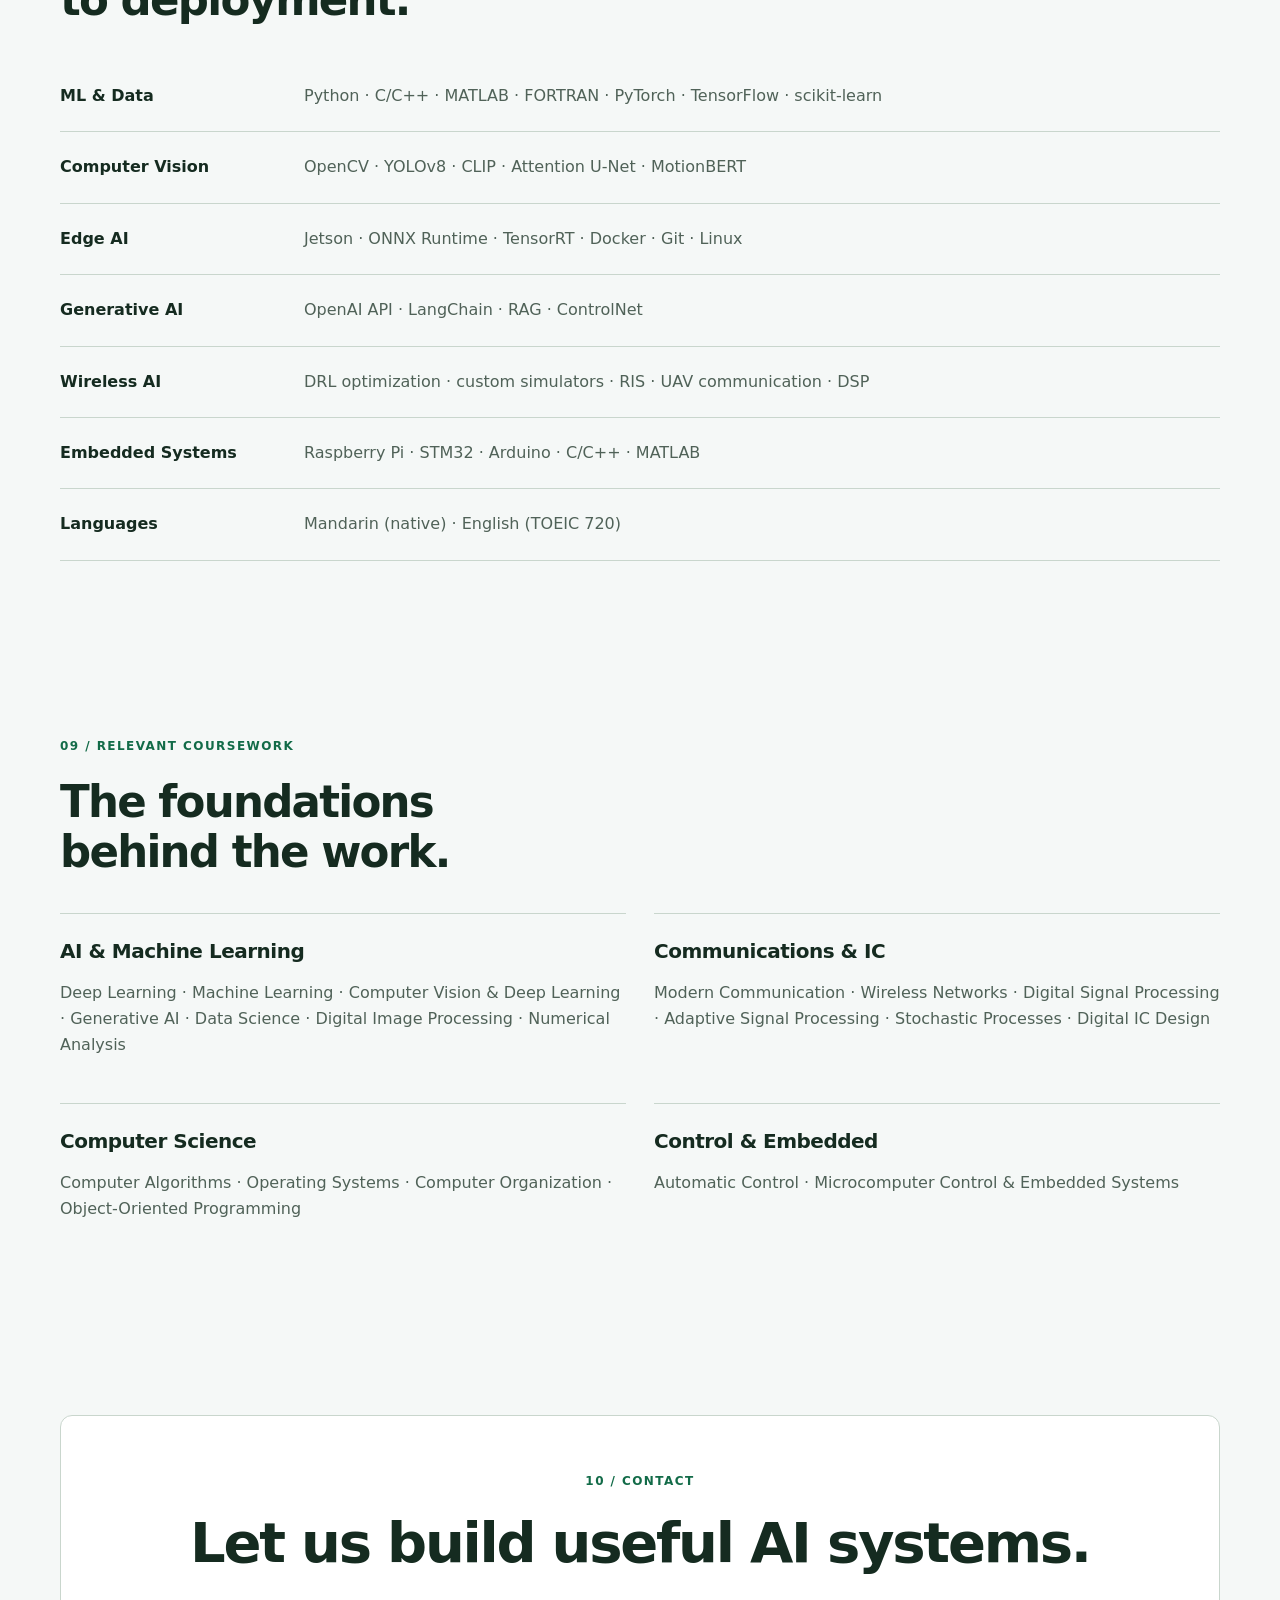
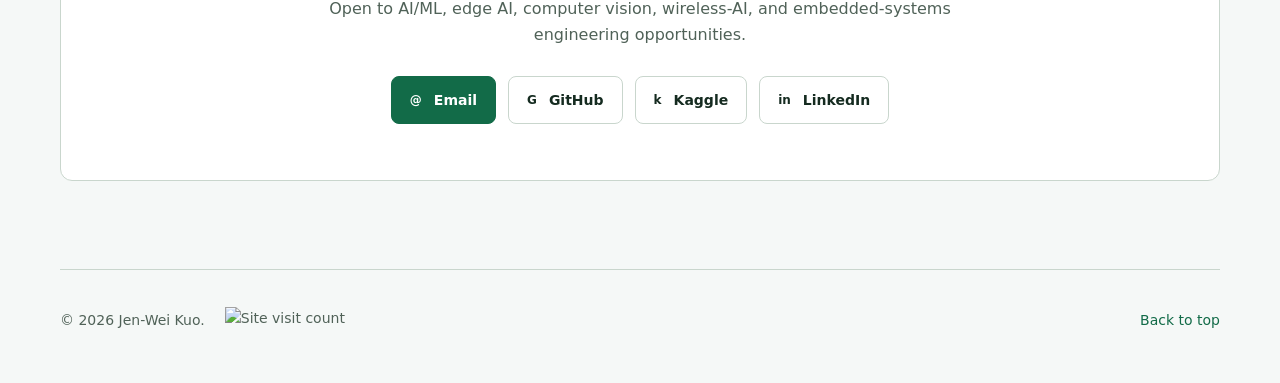
==== commit 196cccc8: "Animate regional UAV patrols and illustrate blocked direct links" ====
--- a/index.html
+++ b/index.html
@@ -16,7 +16,7 @@
   <meta name="twitter:card" content="summary_large_image" />
   <link rel="icon" href="assets/favicon.svg" type="image/svg+xml" />
   <script src="theme-init.js?v=20260908"></script>
-  <link rel="stylesheet" href="styles.css?v=20260908-thesis" />
+  <link rel="stylesheet" href="styles.css?v=20260908-patrol-buildings" />
   <script type="application/ld+json">
   {
     "@context": "https://schema.org",
@@ -102,13 +102,14 @@
               </div>
               <div class="scene-labels" id="sceneLabels" role="group" aria-label="Explore thesis system components" hidden>
                 <button type="button" data-entity="ap" aria-pressed="false">AP</button>
+                <button type="button" data-entity="buildings" aria-pressed="false">No direct link</button>
                 <button type="button" data-entity="uav1" aria-pressed="false">UAV 1 + RIS</button>
                 <button type="button" data-entity="uav2" aria-pressed="false">UAV 2 + RIS</button>
                 <button type="button" data-entity="usersA" aria-pressed="false">Users · A</button>
                 <button type="button" data-entity="usersB" aria-pressed="false">Users · B</button>
               </div>
             </div>
-            <div class="scene-legend" aria-label="Wireless link legend"><span class="link-ap">AP–UAV/RIS</span><span class="link-user">RIS–User</span><span>Illustrative layout</span></div>
+            <div class="scene-legend" aria-label="Wireless link legend"><span class="link-ap">AP–UAV/RIS</span><span class="link-user">RIS–User</span><span class="link-blocked">Direct path blocked</span><span>Illustrative patrol</span></div>
             <div class="scene-footer" id="sceneControls" hidden>
               <p id="sceneHelp">Drag / arrows to rotate · + / − to zoom</p>
               <div class="scene-buttons" role="group" aria-label="3D view controls">
@@ -117,12 +118,12 @@
                 <button type="button" id="sceneZoomIn" aria-label="Zoom in on thesis model" title="Zoom in">+</button>
                 <button type="button" id="sceneZoomOut" aria-label="Zoom out from thesis model" title="Zoom out">−</button>
                 <button type="button" id="sceneReset" aria-label="Reset 3D view" title="Reset view">↺</button>
-                <button type="button" id="sceneMotion" aria-label="Pause signal animation" aria-pressed="false" title="Pause signals">Ⅱ</button>
+                <button type="button" id="sceneMotion" aria-label="Pause UAV patrol and signals" aria-pressed="false" title="Pause UAV patrol and signals">Ⅱ</button>
               </div>
             </div>
             <div class="scene-detail" id="sceneDetail" role="status" aria-live="polite" aria-atomic="true">
               <strong id="sceneDetailTitle">Two UAVs. One coordinated system.</strong>
-              <p id="sceneDetailText">Select a label to explore the access point, UAV-mounted RIS panels, and user regions.</p>
+              <p id="sceneDetailText">Buildings block the direct AP–user path. Two UAVs patrol their own service regions, linking the AP to users through RIS panels. Select a label to explore.</p>
             </div>
           </figure>
         <aside class="profile-panel" aria-label="Profile snapshot">
@@ -578,7 +579,7 @@
   </footer>
 
   <script src="script.js?v=20260908" defer></script>
-  <script src="thesis-scene.js?v=20260908-thesis" defer></script>
-  <script src="systems3d.js?v=20260908-thesis" defer></script>
+  <script src="thesis-scene.js?v=20260908-patrol-buildings" defer></script>
+  <script src="systems3d.js?v=20260908-patrol-buildings" defer></script>
 </body>
 </html>
--- a/styles.css
+++ b/styles.css
@@ -228,6 +228,8 @@
 .scene-legend { display: flex; justify-content: center; align-items: center; flex-wrap: wrap; gap: 8px 16px; padding: 0 14px 14px; color: var(--muted); font-size: .75rem; }
 .scene-legend .link-ap::before, .scene-legend .link-user::before { content: ""; display: inline-block; width: 14px; height: 3px; margin-right: 6px; vertical-align: middle; background: #519eff; }
 .scene-legend .link-user::before { background: #ffd039; }
+.scene-legend .link-blocked::before { content: "×"; display: inline-block; margin-right: 6px; color: #ff856b; font-weight: 700; }
+.scene-labels button[data-entity="buildings"] { border-color: #a65a49; }
 .scene-detail { padding: 18px 20px; border-top: 1px solid var(--line); background: var(--surface); min-height: 130px; }
 .scene-detail strong { font-size: .875rem; }
 .scene-detail p { margin: 8px 0 0; color: var(--muted); font-size: .875rem; line-height: 1.6; }
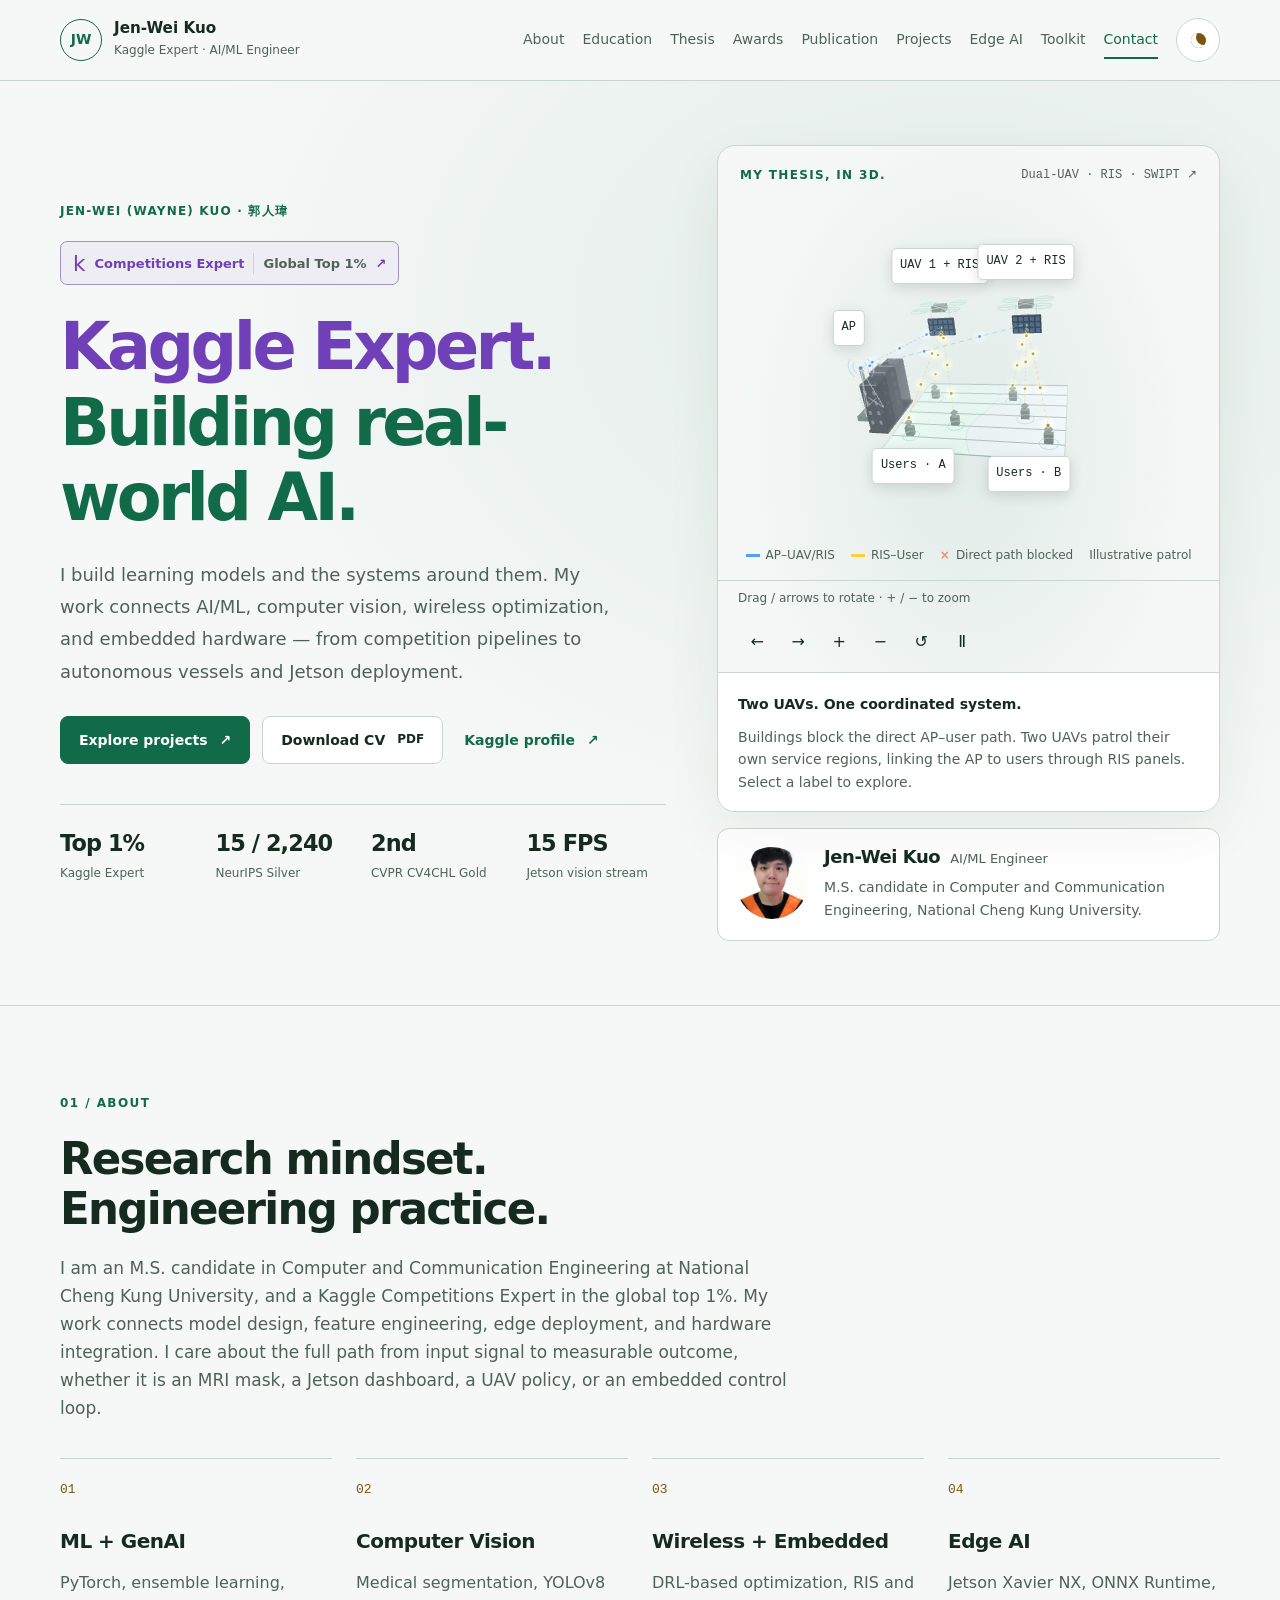
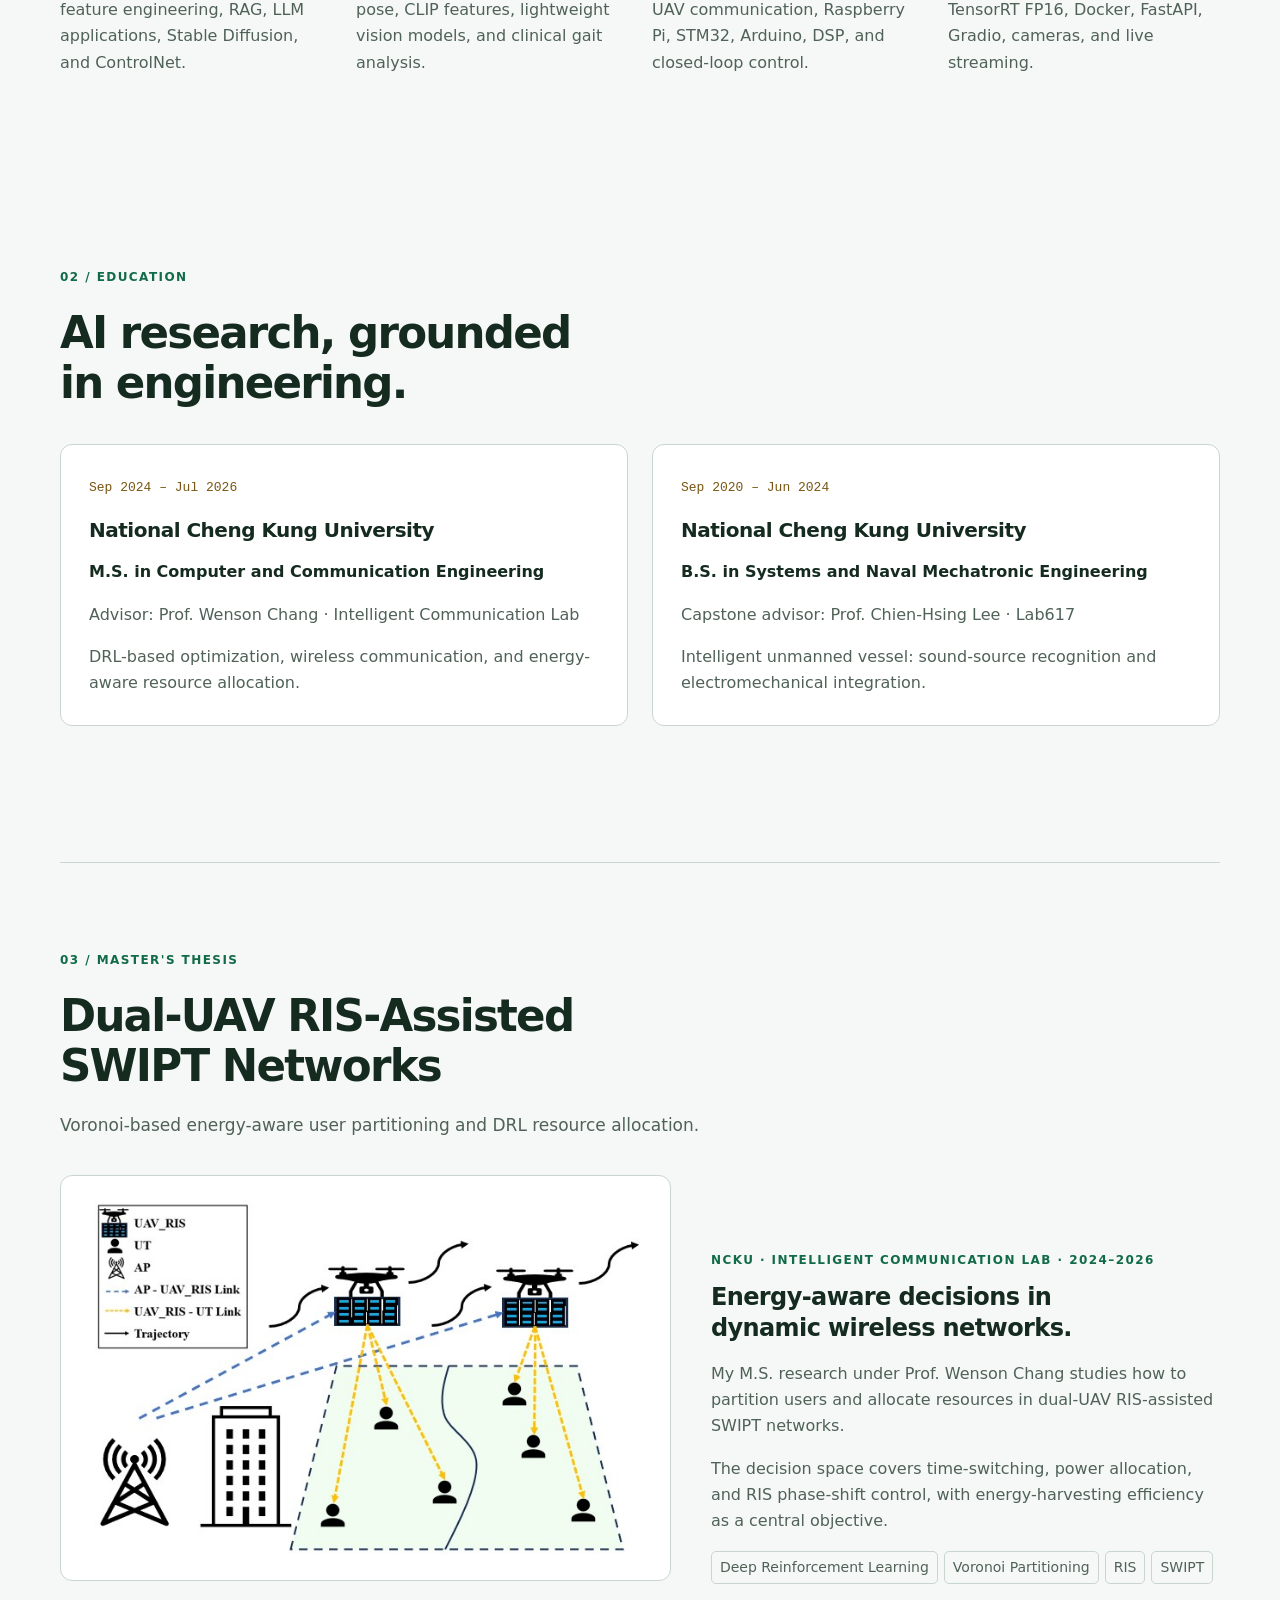
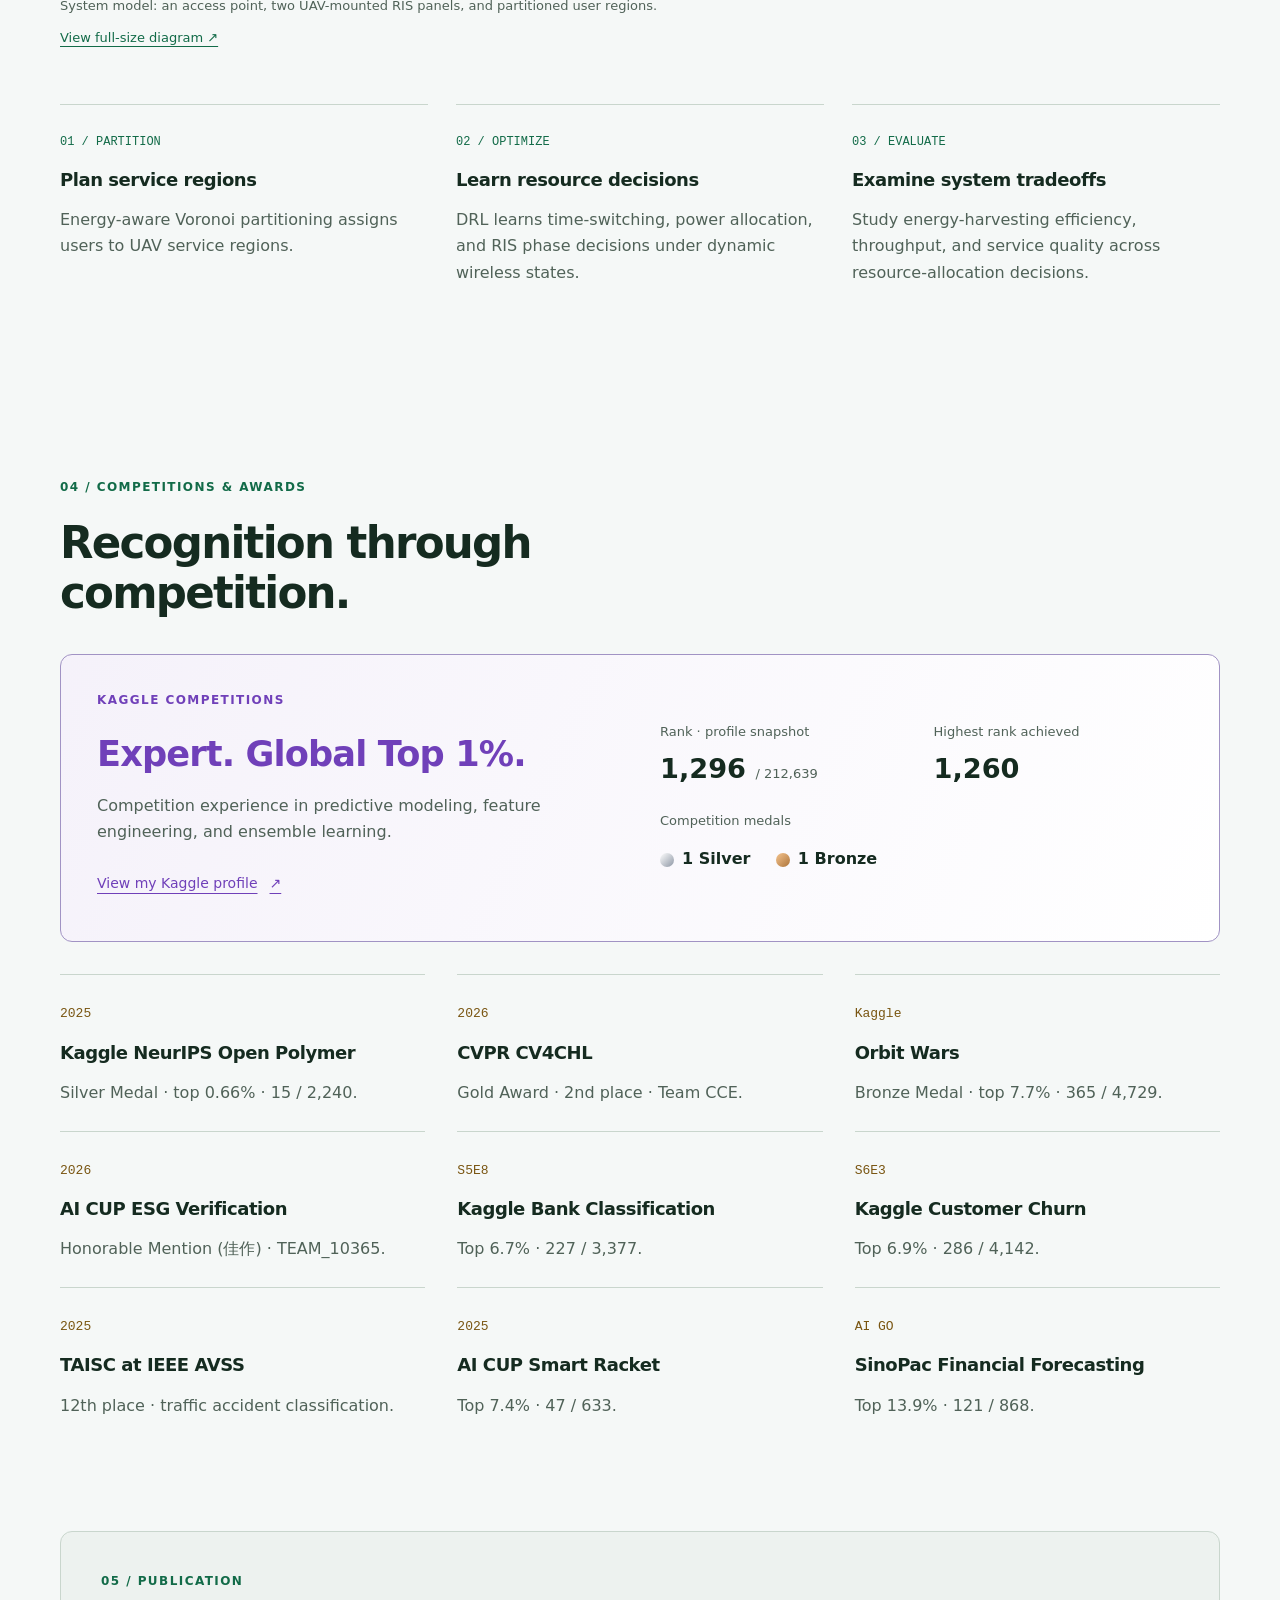
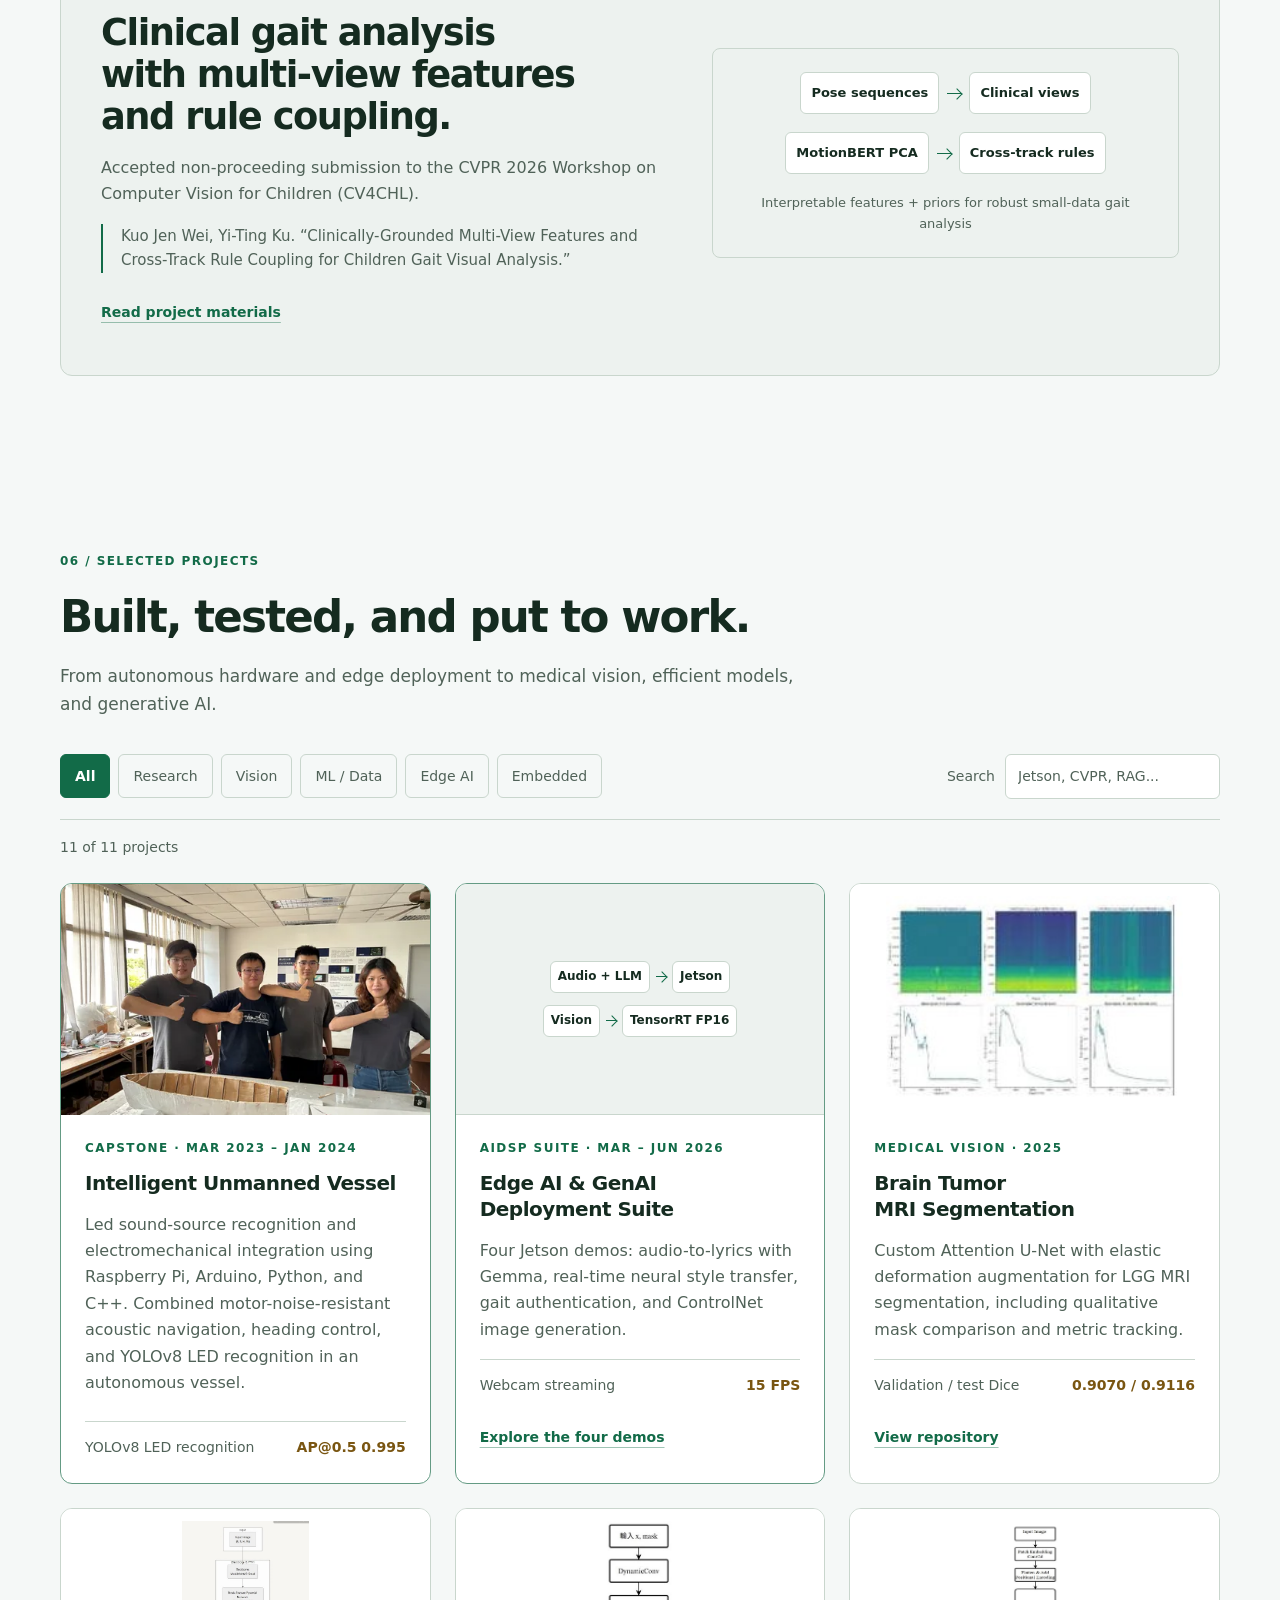
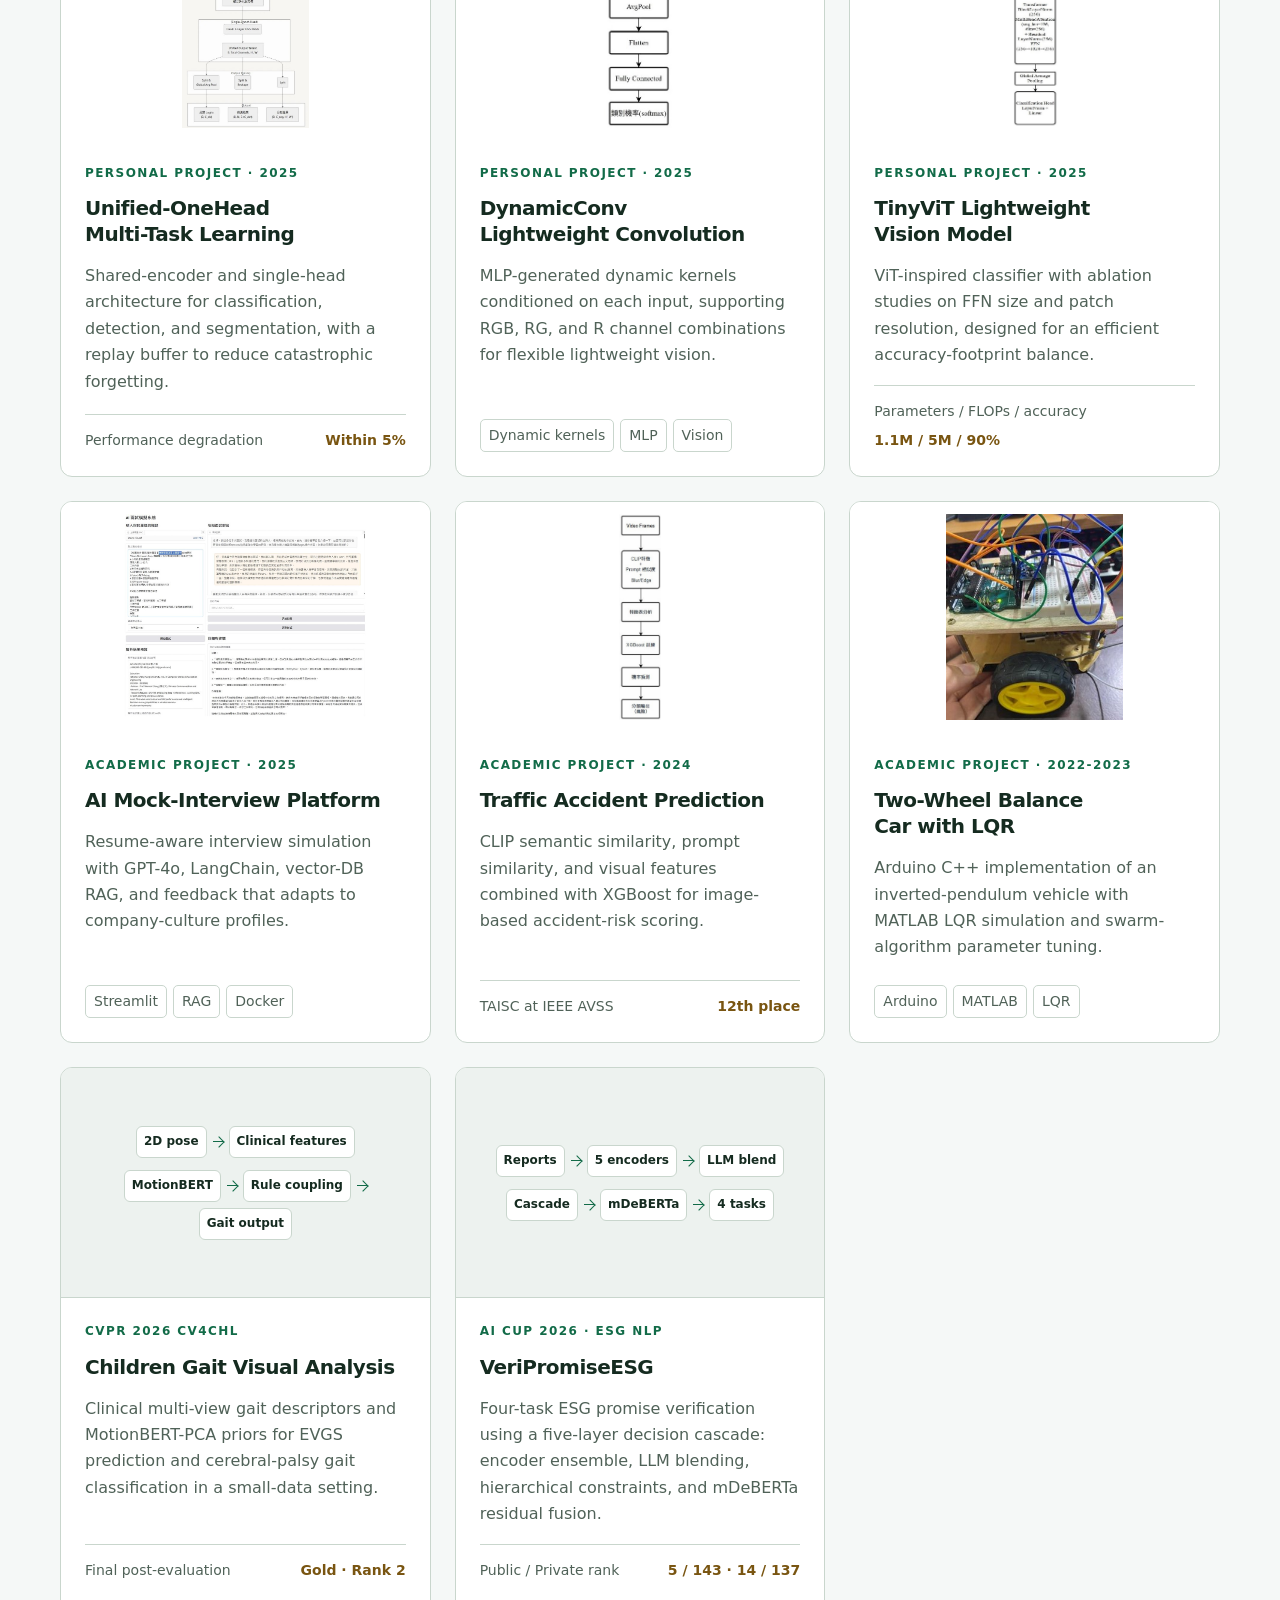
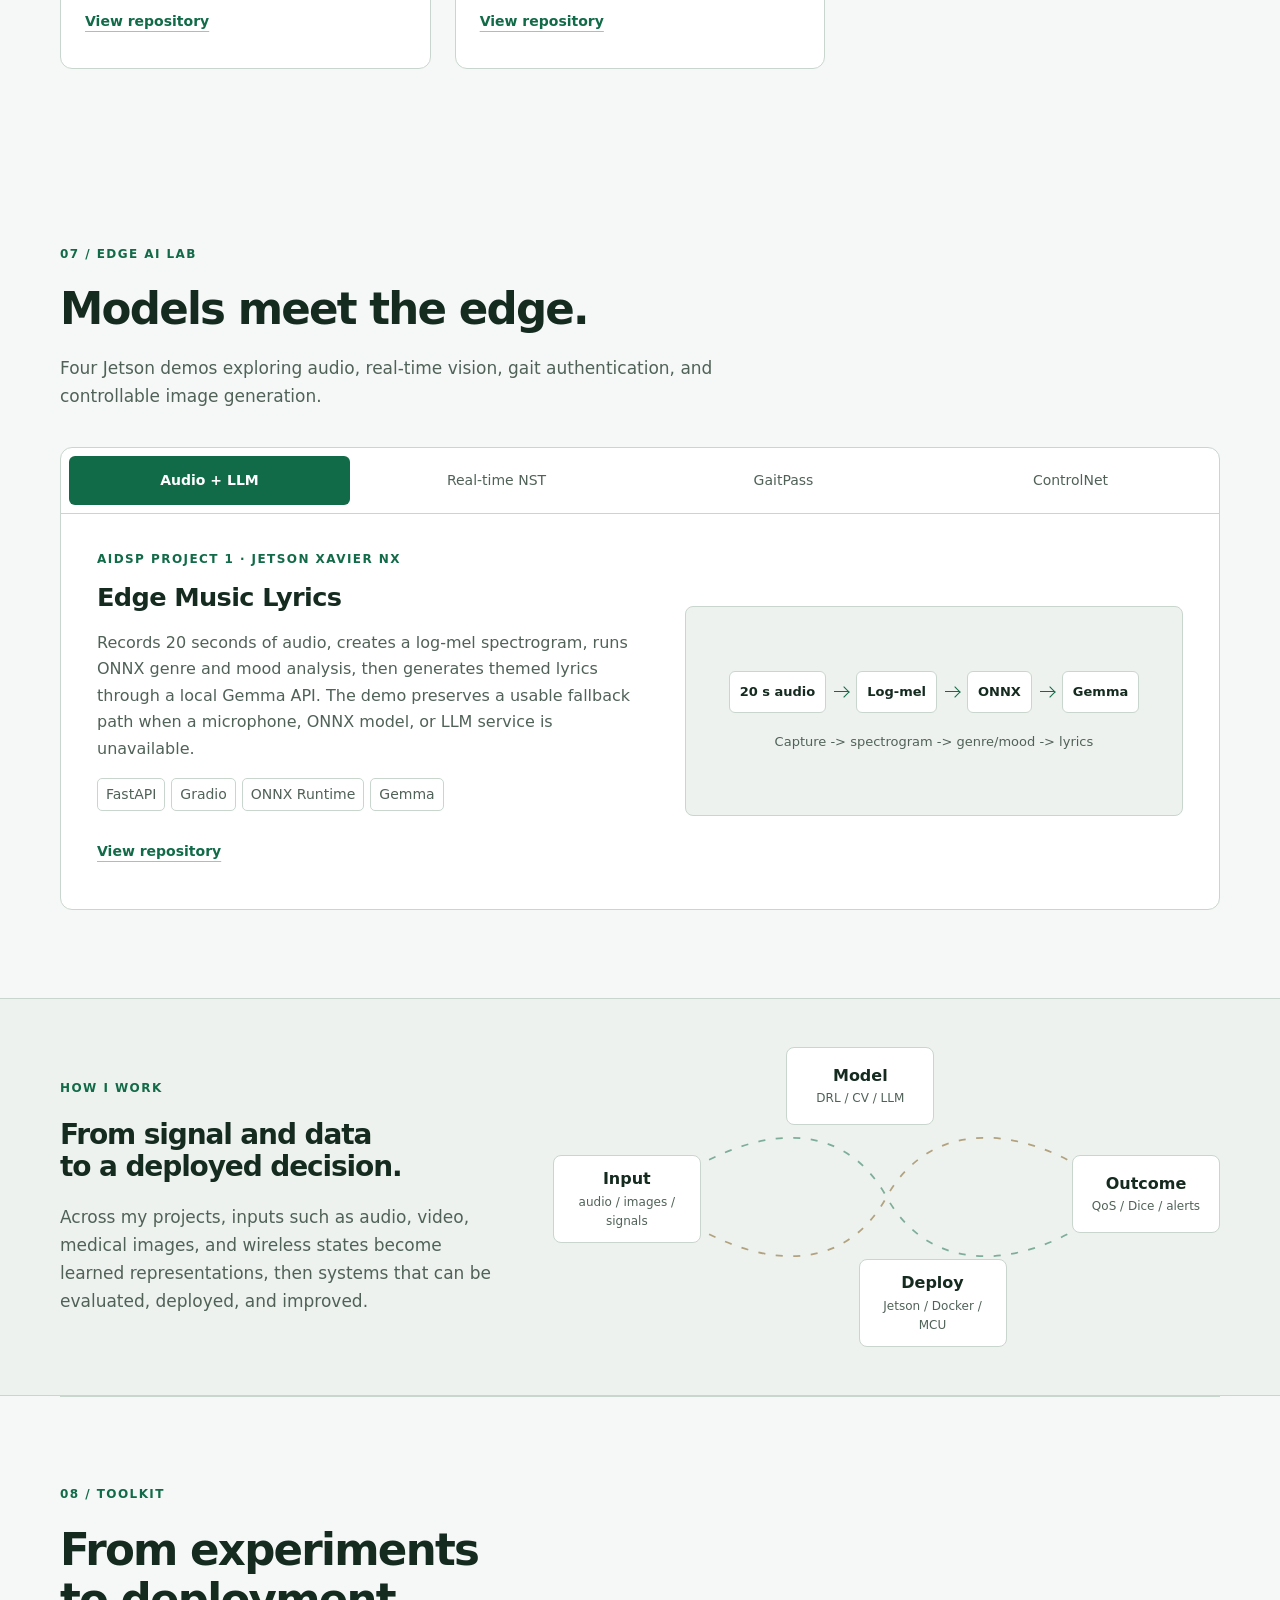
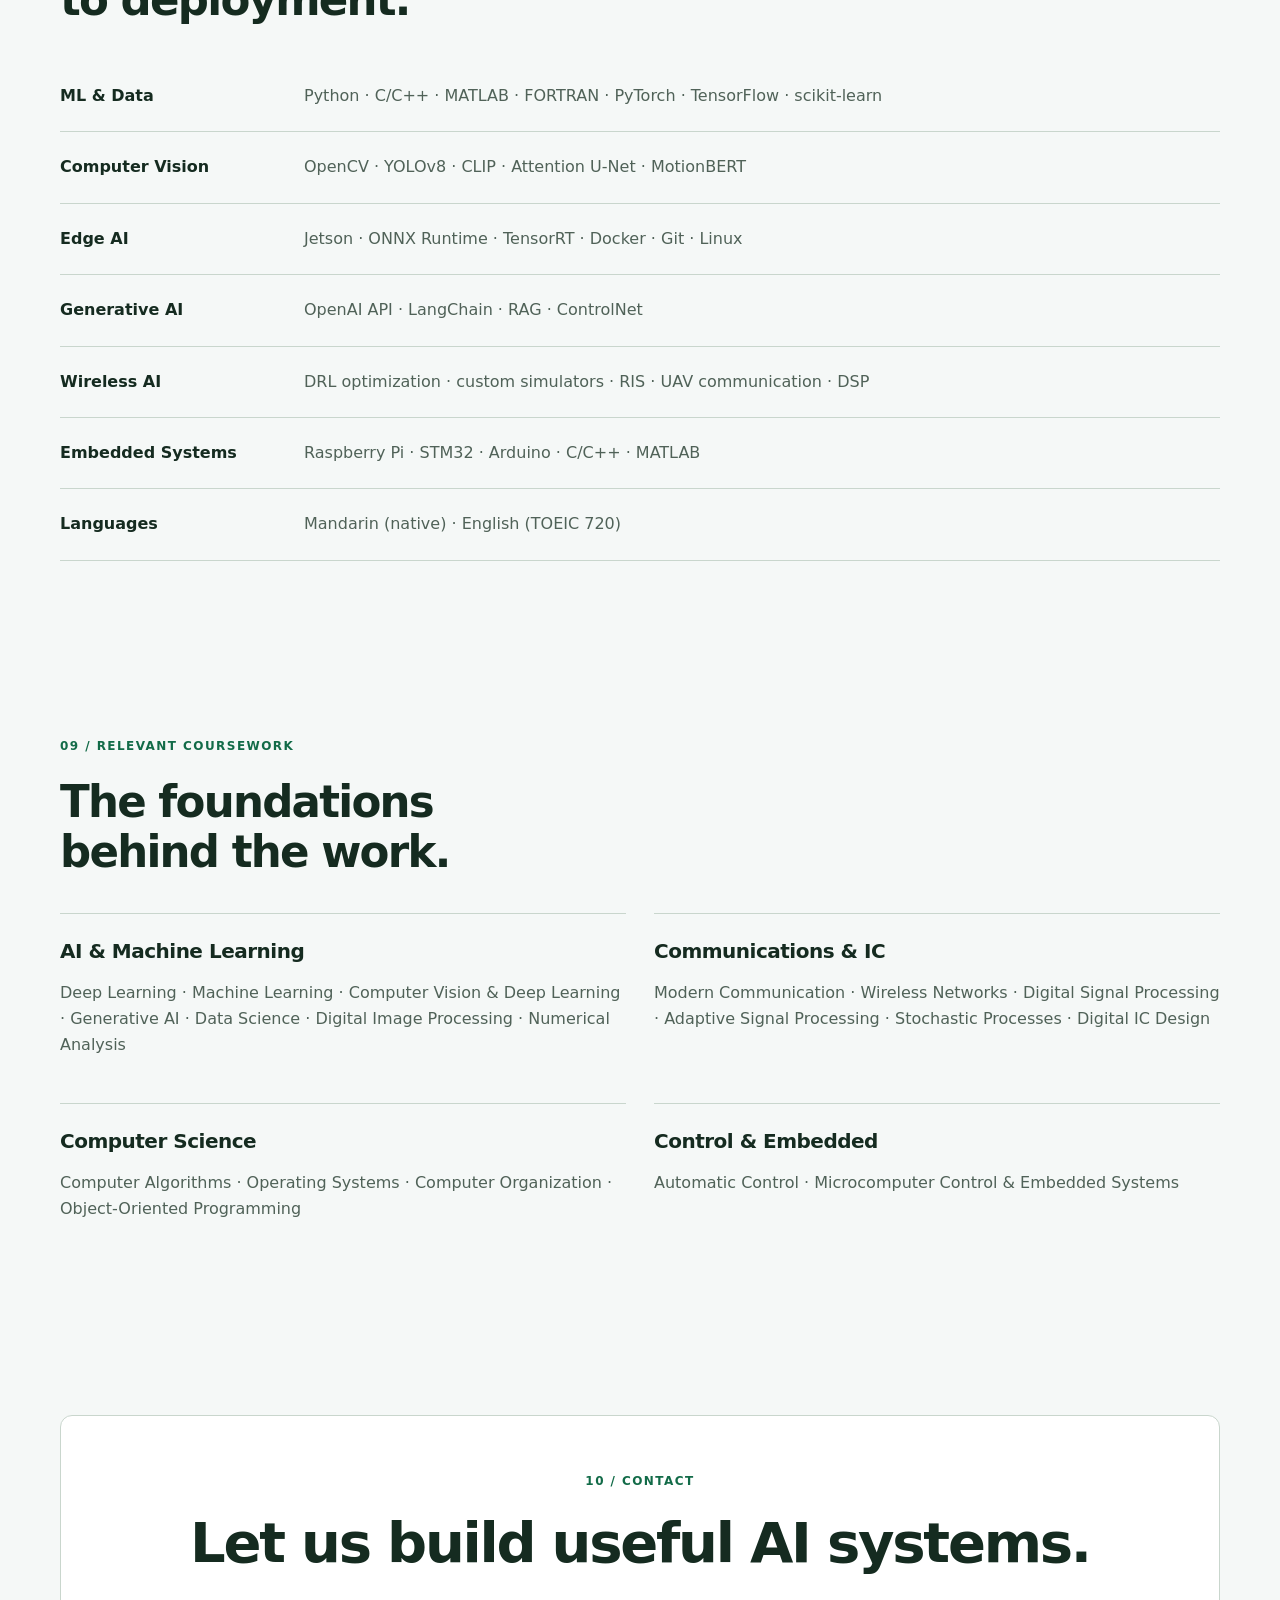
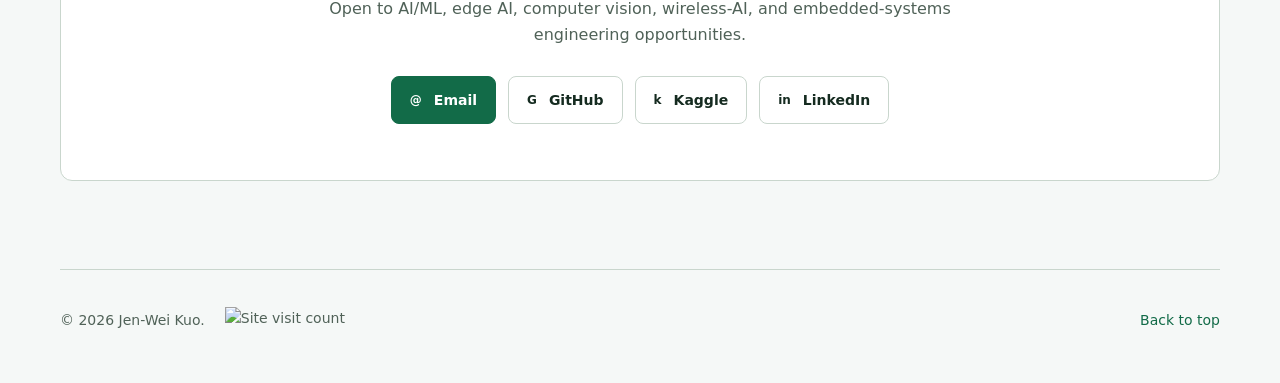
==== commit 5c400df0: "Animate service region boundary and simplify scene labels" ====
--- a/index.html
+++ b/index.html
@@ -16,7 +16,7 @@
   <meta name="twitter:card" content="summary_large_image" />
   <link rel="icon" href="assets/favicon.svg" type="image/svg+xml" />
   <script src="theme-init.js?v=20260908"></script>
-  <link rel="stylesheet" href="styles.css?v=20260908-patrol-buildings" />
+  <link rel="stylesheet" href="styles.css?v=20260908-release" />
   <script type="application/ld+json">
   {
     "@context": "https://schema.org",
@@ -102,7 +102,6 @@
               </div>
               <div class="scene-labels" id="sceneLabels" role="group" aria-label="Explore thesis system components" hidden>
                 <button type="button" data-entity="ap" aria-pressed="false">AP</button>
-                <button type="button" data-entity="buildings" aria-pressed="false">No direct link</button>
                 <button type="button" data-entity="uav1" aria-pressed="false">UAV 1 + RIS</button>
                 <button type="button" data-entity="uav2" aria-pressed="false">UAV 2 + RIS</button>
                 <button type="button" data-entity="usersA" aria-pressed="false">Users · A</button>
@@ -118,7 +117,7 @@
                 <button type="button" id="sceneZoomIn" aria-label="Zoom in on thesis model" title="Zoom in">+</button>
                 <button type="button" id="sceneZoomOut" aria-label="Zoom out from thesis model" title="Zoom out">−</button>
                 <button type="button" id="sceneReset" aria-label="Reset 3D view" title="Reset view">↺</button>
-                <button type="button" id="sceneMotion" aria-label="Pause UAV patrol and signals" aria-pressed="false" title="Pause UAV patrol and signals">Ⅱ</button>
+                <button type="button" id="sceneMotion" aria-label="Pause UAVs, regions and signals" aria-pressed="false" title="Pause UAVs, regions and signals">Ⅱ</button>
               </div>
             </div>
             <div class="scene-detail" id="sceneDetail" role="status" aria-live="polite" aria-atomic="true">
@@ -579,7 +578,7 @@
   </footer>
 
   <script src="script.js?v=20260908" defer></script>
-  <script src="thesis-scene.js?v=20260908-patrol-buildings" defer></script>
-  <script src="systems3d.js?v=20260908-patrol-buildings" defer></script>
+  <script src="thesis-scene.js?v=20260908-release" defer></script>
+  <script src="systems3d.js?v=20260908-release" defer></script>
 </body>
 </html>
--- a/styles.css
+++ b/styles.css
@@ -229,7 +229,6 @@
 .scene-legend .link-ap::before, .scene-legend .link-user::before { content: ""; display: inline-block; width: 14px; height: 3px; margin-right: 6px; vertical-align: middle; background: #519eff; }
 .scene-legend .link-user::before { background: #ffd039; }
 .scene-legend .link-blocked::before { content: "×"; display: inline-block; margin-right: 6px; color: #ff856b; font-weight: 700; }
-.scene-labels button[data-entity="buildings"] { border-color: #a65a49; }
 .scene-detail { padding: 18px 20px; border-top: 1px solid var(--line); background: var(--surface); min-height: 130px; }
 .scene-detail strong { font-size: .875rem; }
 .scene-detail p { margin: 8px 0 0; color: var(--muted); font-size: .875rem; line-height: 1.6; }
